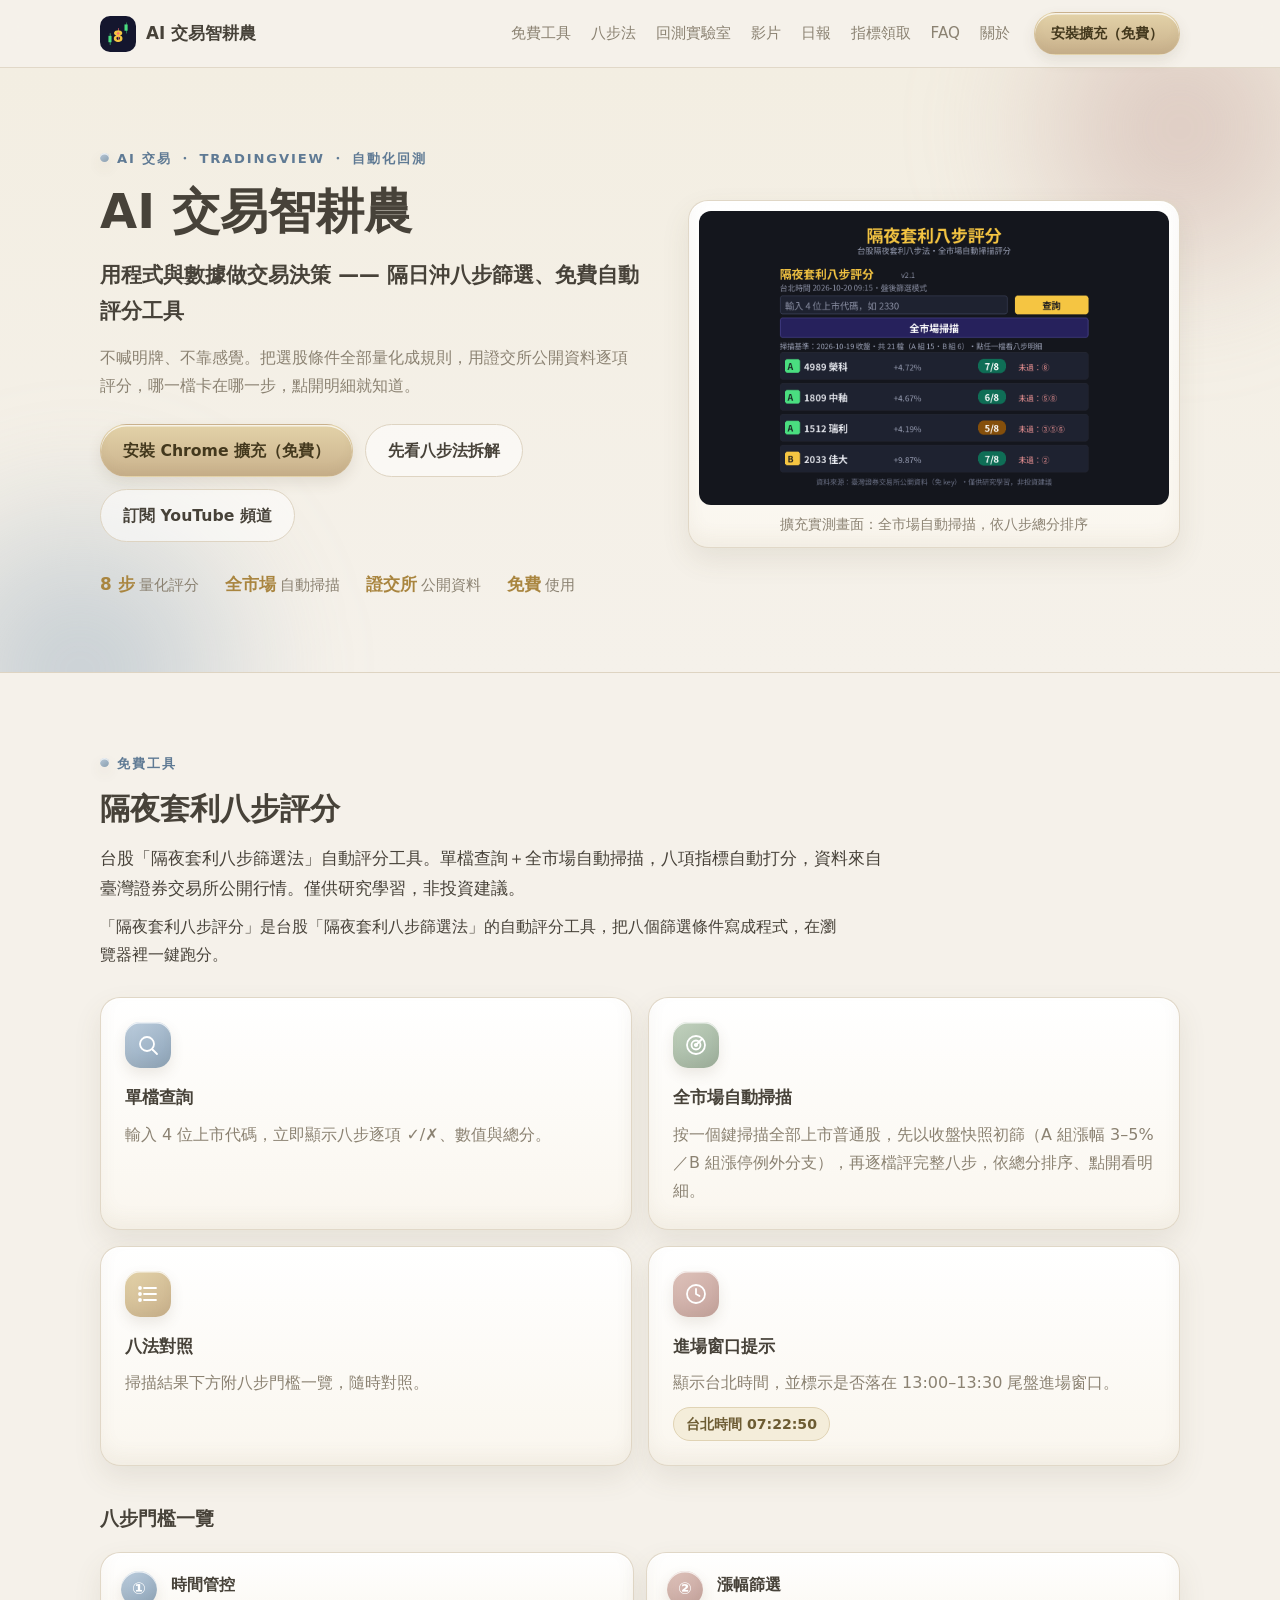
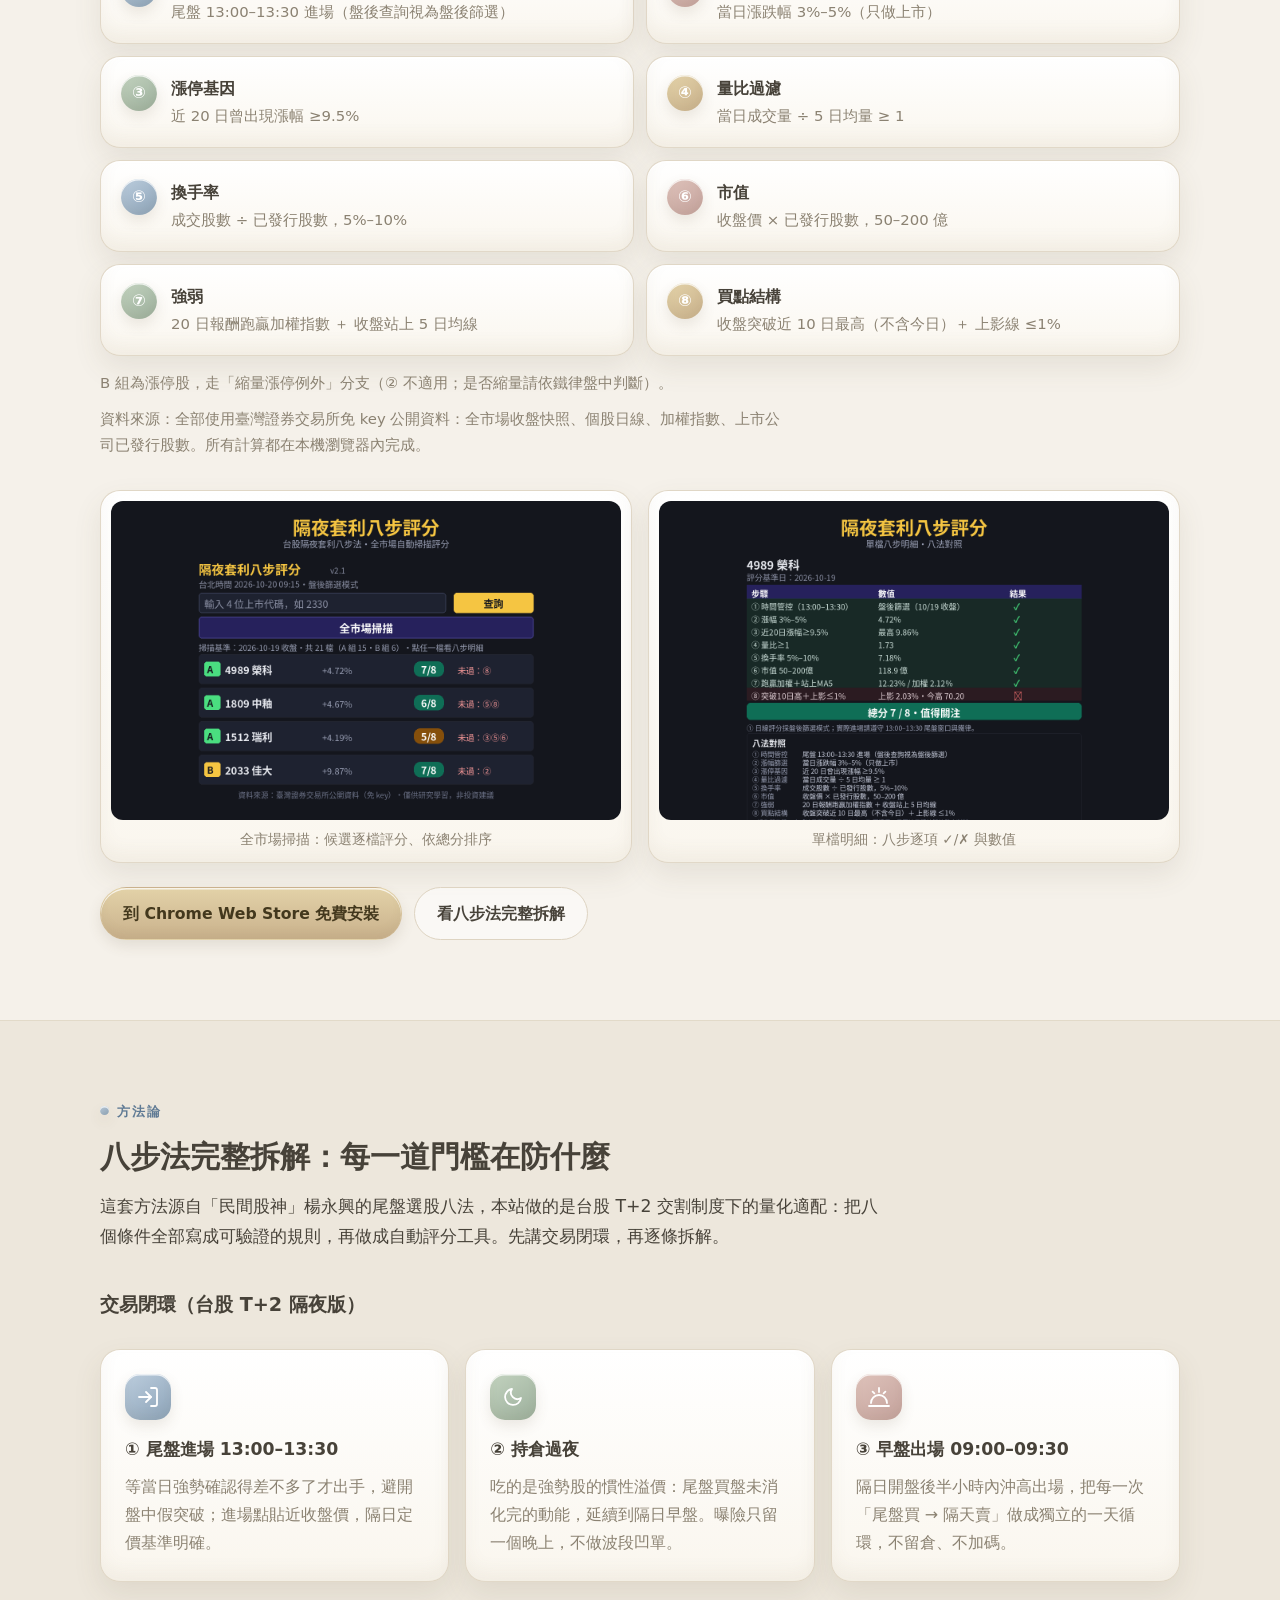
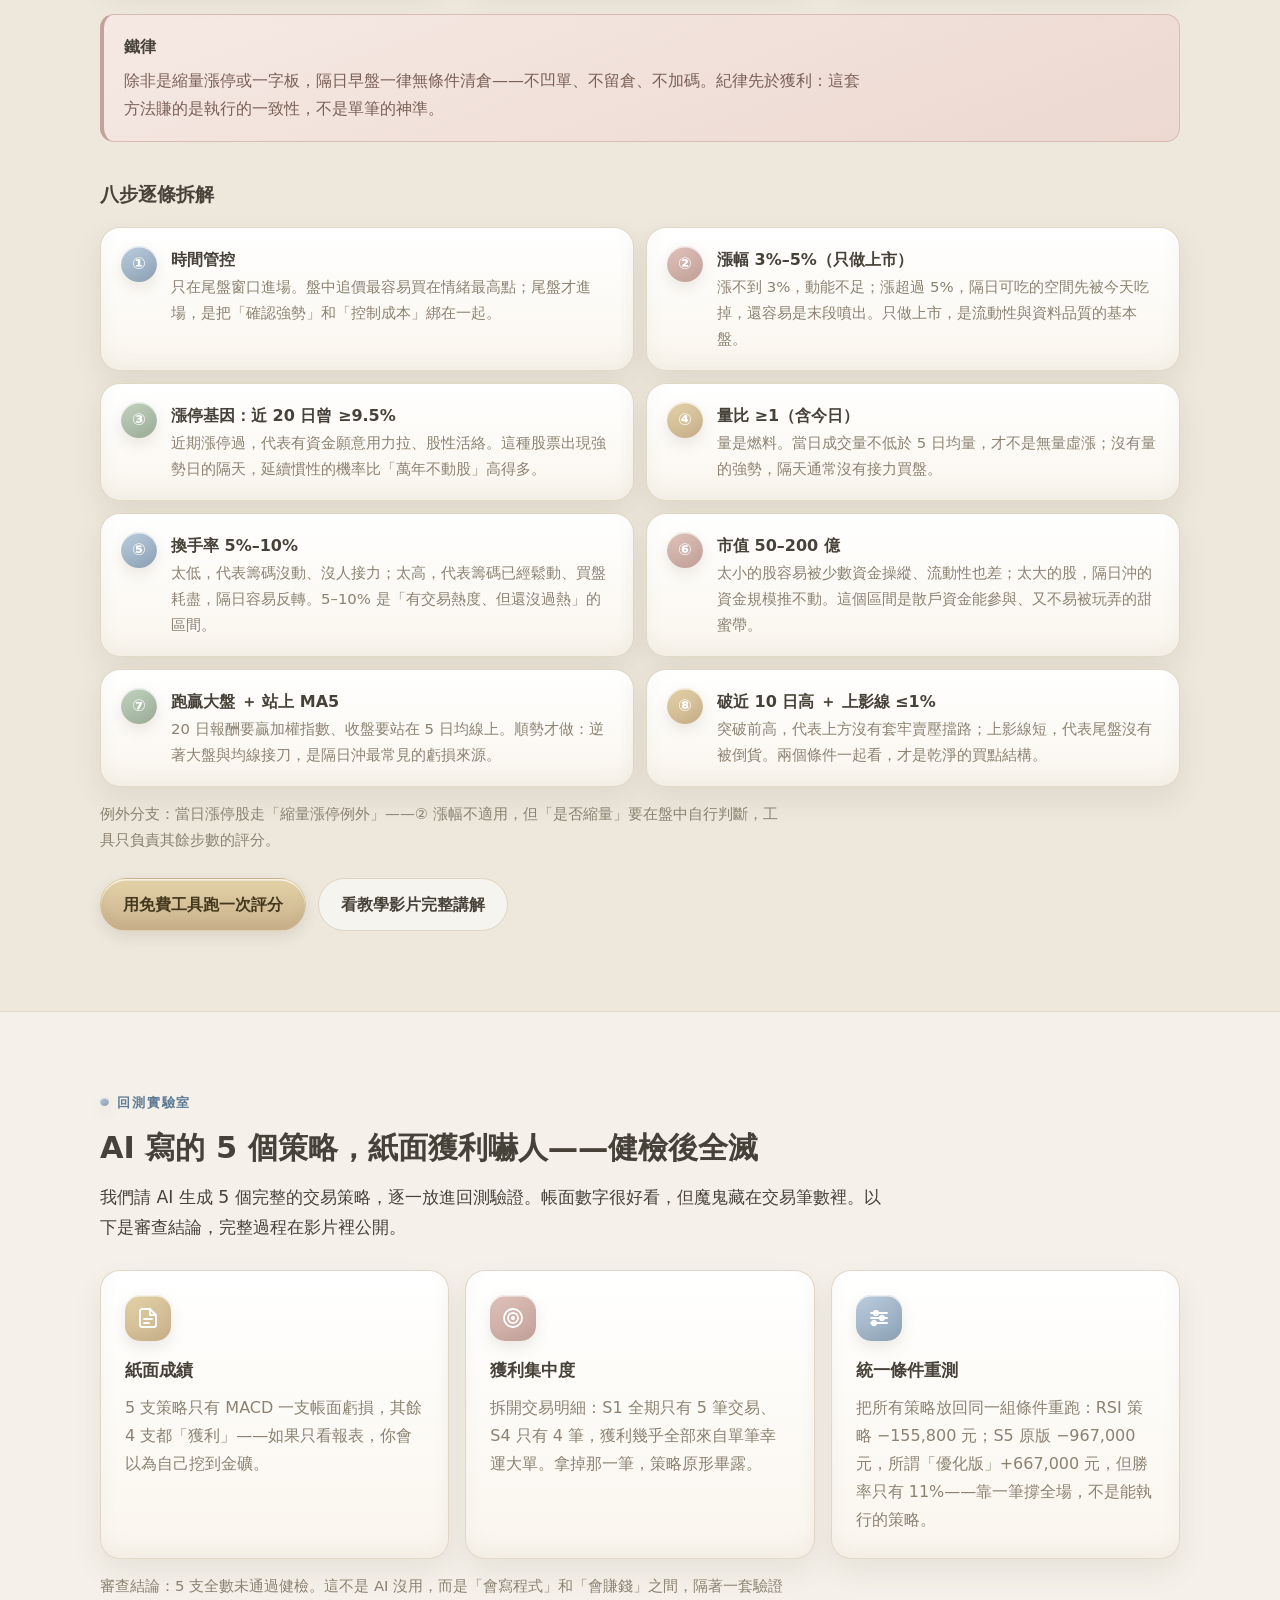
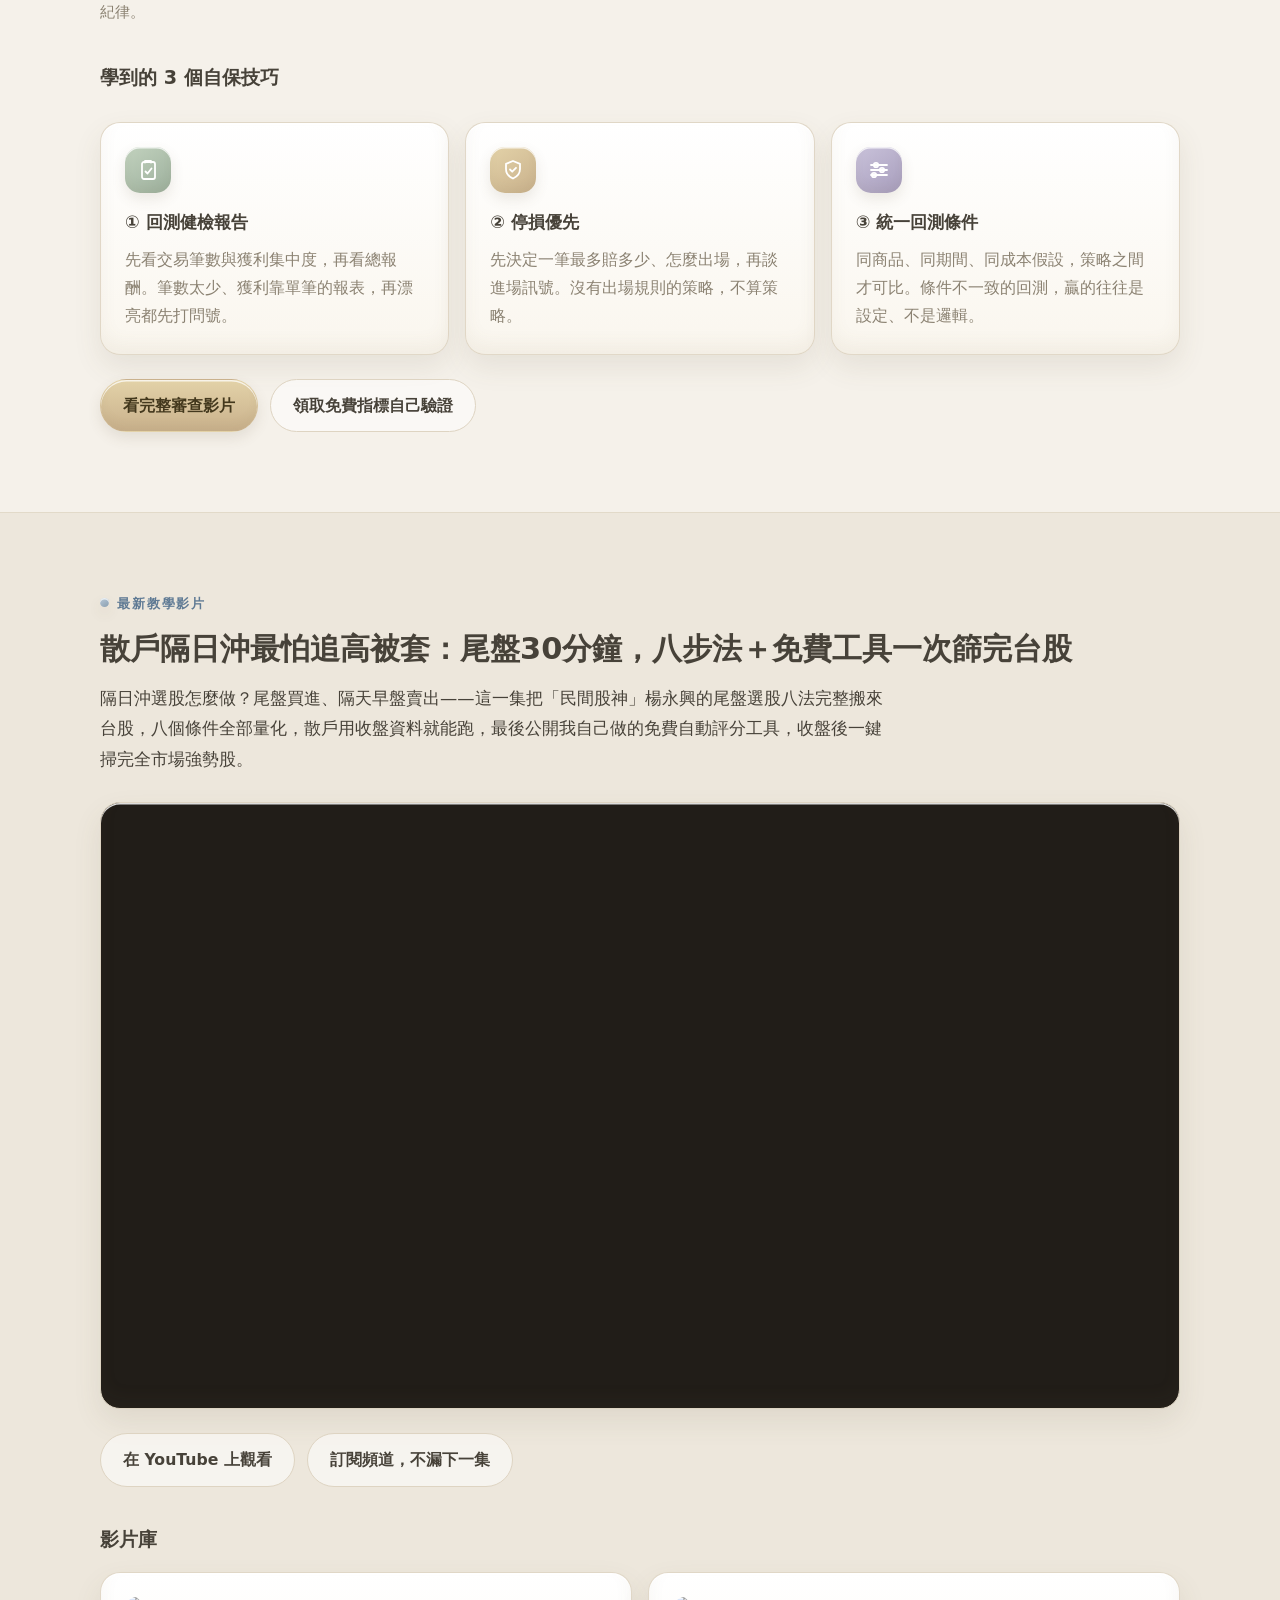
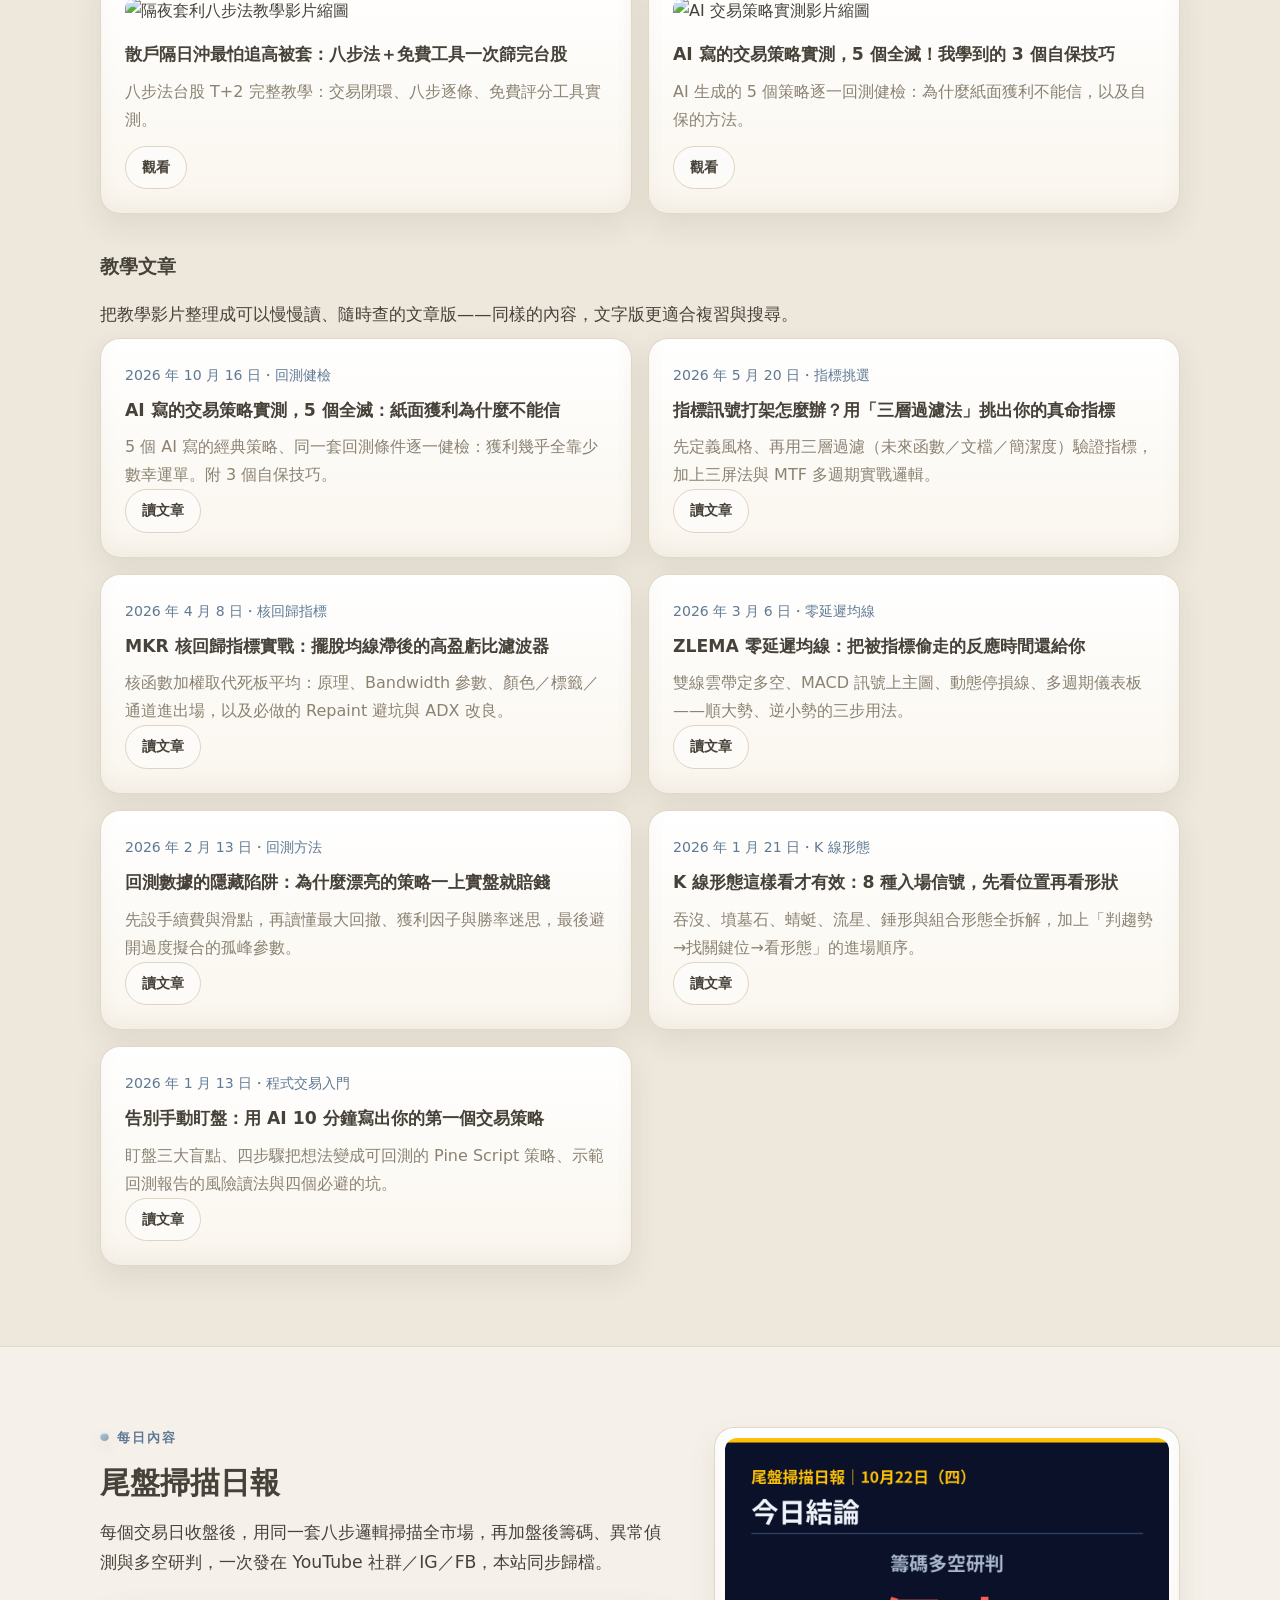
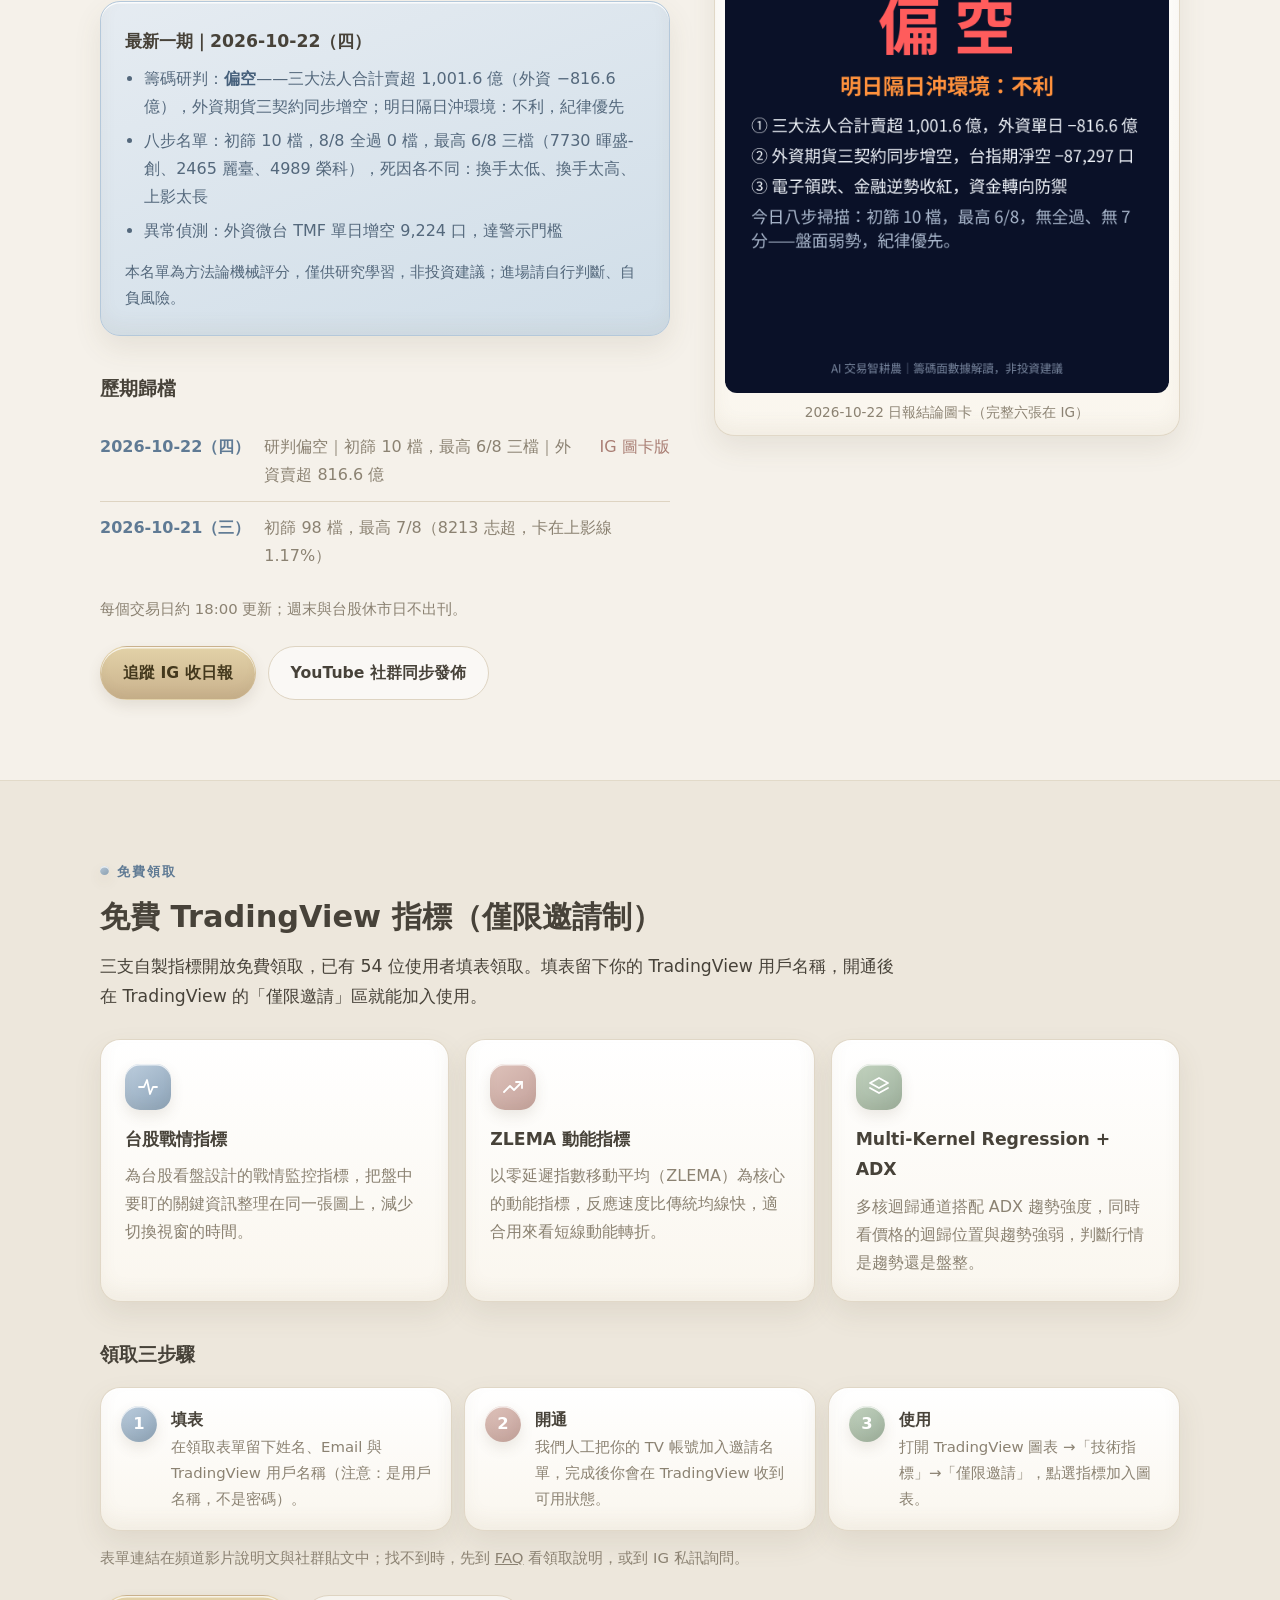
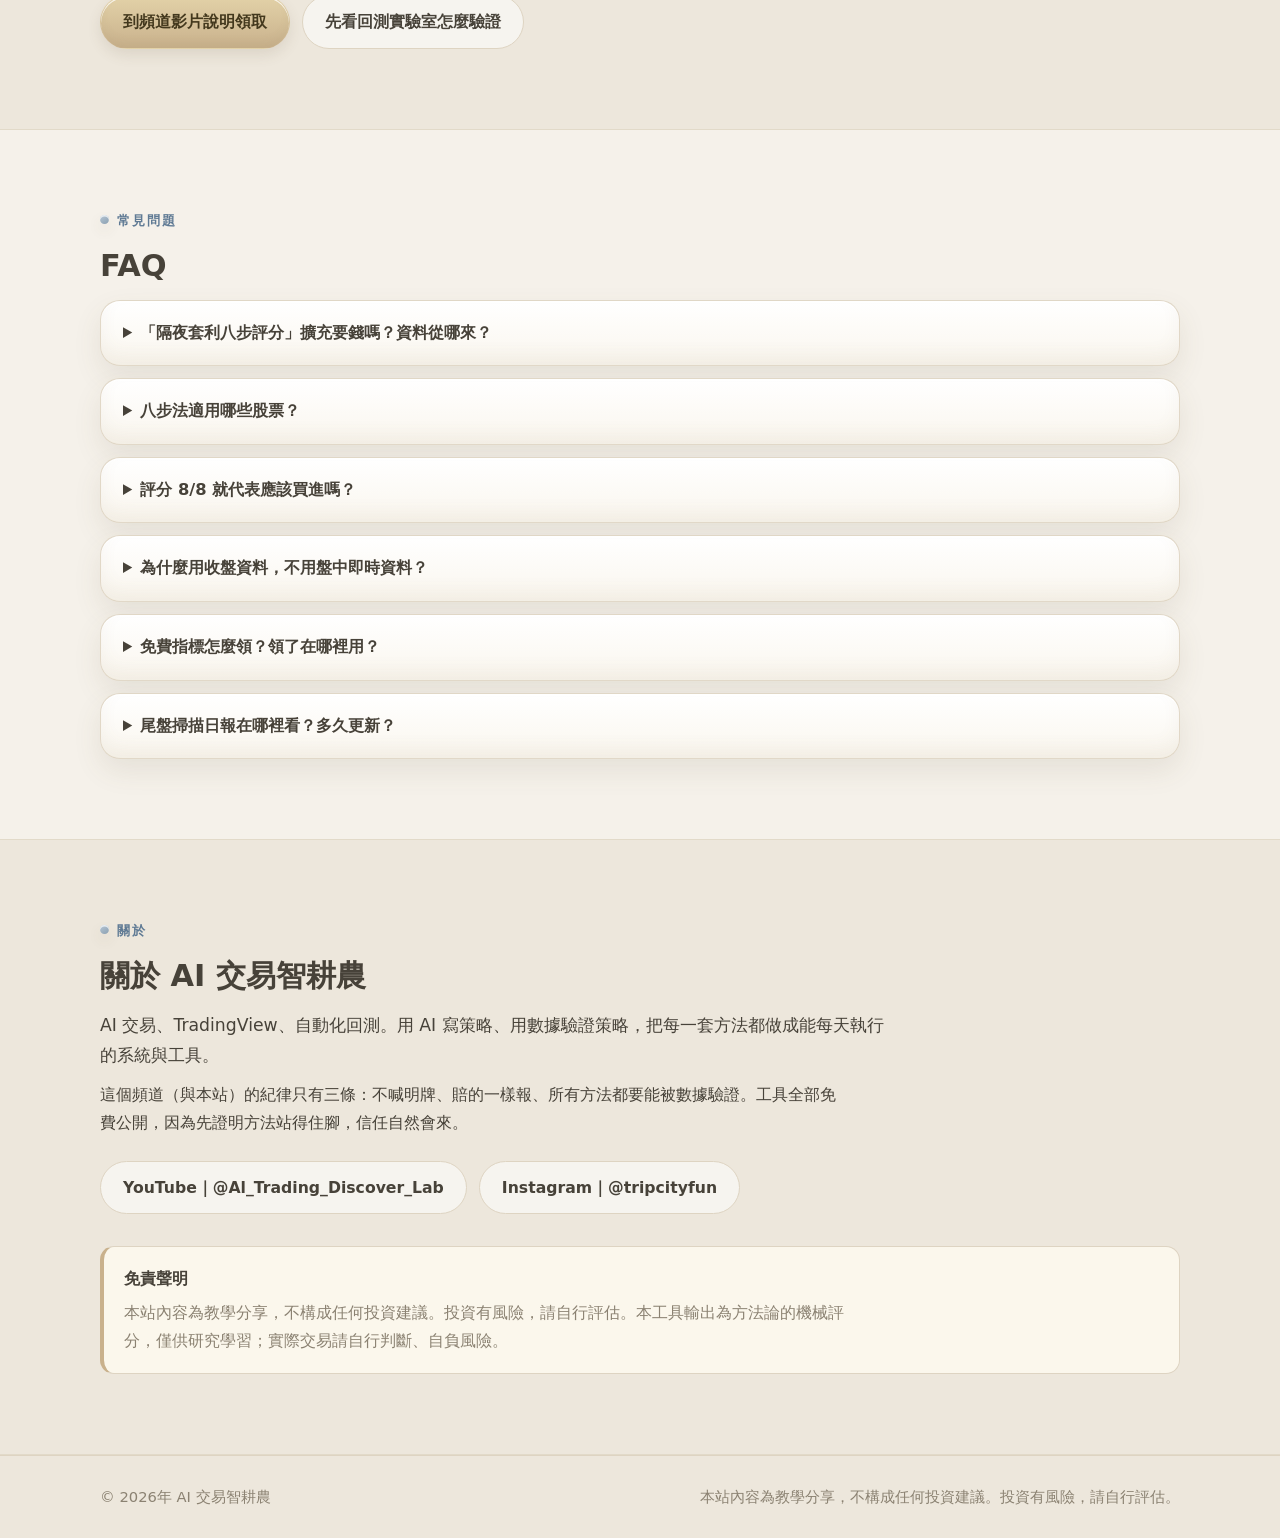
==== index.html @ 07a0183b "AI 交易智耕農官網 v2.0：九段首頁＋7 篇教學文章，莫蘭迪果凍視覺改版" ====
<!DOCTYPE html>
<html lang="zh-Hant-TW">
<head>
<meta charset="UTF-8">
<meta name="viewport" content="width=device-width, initial-scale=1.0">
<title>AI 交易智耕農｜隔日沖八步篩選・免費自動評分工具・回測實驗室</title>
<meta name="description" content="AI 交易智耕農官方網站：用程式與數據做交易決策。八步法完整拆解、AI 策略回測實驗室、免費 Chrome 擴充「隔夜套利八步評分」、每日尾盤掃描日報、免費 TradingView 指標領取。僅供研究學習，非投資建議。">
<meta property="og:title" content="AI 交易智耕農｜隔日沖八步篩選・免費自動評分工具">
<meta property="og:description" content="用程式與數據做交易決策 —— 八步法拆解、回測實驗室、免費評分工具、尾盤掃描日報。">
<meta property="og:type" content="website">
<meta property="og:image" content="assets/video-thumb.jpg">
<link rel="icon" type="image/png" href="assets/icon-128.png">
<link rel="stylesheet" href="styles.css">
</head>
<body>

<header class="site-header">
  <div class="wrap header-inner">
    <a class="brand" href="#top">
      <img src="assets/icon-128.png" alt="AI 交易智耕農圖示" width="36" height="36">
      <span>AI 交易智耕農</span>
    </a>
    <nav class="main-nav" aria-label="主要導覽">
      <a href="#tool">免費工具</a>
      <a href="#method">八步法</a>
      <a href="#lab">回測實驗室</a>
      <a href="#video">影片</a>
      <a href="#daily">日報</a>
      <a href="#indicators">指標領取</a>
      <a href="#faq">FAQ</a>
      <a href="#about">關於</a>
    </nav>
    <a class="btn btn-gold btn-sm" href="https://chromewebstore.google.com/detail/%E9%9A%94%E5%A4%9C%E5%A5%97%E5%88%A9%E5%85%AB%E6%AD%A5%E8%A9%95%E5%88%86/aidgdmgnjdmmlapjdkfflnlnmbnbhlgo" target="_blank" rel="noopener">安裝擴充（免費）</a>
  </div>
</header>

<main id="top">

  <!-- 1. Hero -->
  <section class="hero">
    <div class="wrap hero-grid">
      <div class="hero-text">
        <p class="eyebrow">AI 交易 ・ TradingView ・ 自動化回測</p>
        <h1>AI 交易智耕農</h1>
        <p class="hero-sub">用程式與數據做交易決策 —— 隔日沖八步篩選、免費自動評分工具</p>
        <p class="hero-desc">不喊明牌、不靠感覺。把選股條件全部量化成規則，用證交所公開資料逐項評分，哪一檔卡在哪一步，點開明細就知道。</p>
        <div class="cta-row">
          <a class="btn btn-gold" href="https://chromewebstore.google.com/detail/%E9%9A%94%E5%A4%9C%E5%A5%97%E5%88%A9%E5%85%AB%E6%AD%A5%E8%A9%95%E5%88%86/aidgdmgnjdmmlapjdkfflnlnmbnbhlgo" target="_blank" rel="noopener">安裝 Chrome 擴充（免費）</a>
          <a class="btn btn-outline" href="#method">先看八步法拆解</a>
          <a class="btn btn-outline" href="https://www.youtube.com/@Al_Trading_Discover_Lab?sub_confirmation=1" target="_blank" rel="noopener">訂閱 YouTube 頻道</a>
        </div>
        <ul class="hero-points">
          <li><strong>8 步</strong>量化評分</li>
          <li><strong>全市場</strong>自動掃描</li>
          <li><strong>證交所</strong>公開資料</li>
          <li><strong>免費</strong>使用</li>
        </ul>
      </div>
      <figure class="hero-media">
        <img src="assets/tool-screenshot-1.png" alt="隔夜套利八步評分擴充：全市場掃描結果畫面">
        <figcaption>擴充實測畫面：全市場自動掃描，依八步總分排序</figcaption>
      </figure>
    </div>
  </section>

  <!-- 2. 免費工具 -->
  <section class="section" id="tool">
    <div class="wrap">
      <p class="eyebrow">免費工具</p>
      <h2>隔夜套利八步評分</h2>
      <p class="lead">台股「隔夜套利八步篩選法」自動評分工具。單檔查詢＋全市場自動掃描，八項指標自動打分，資料來自臺灣證券交易所公開行情。僅供研究學習，非投資建議。</p>
      <p>「隔夜套利八步評分」是台股「隔夜套利八步篩選法」的自動評分工具，把八個篩選條件寫成程式，在瀏覽器裡一鍵跑分。</p>

      <div class="feature-grid">
        <article class="card">
          <div class="icon-chip hue-blue"><svg viewBox="0 0 24 24"><circle cx="11" cy="11" r="7"/><line x1="16.5" y1="16.5" x2="21" y2="21"/></svg></div>
          <h3>單檔查詢</h3>
          <p>輸入 4 位上市代碼，立即顯示八步逐項 ✓/✗、數值與總分。</p>
        </article>
        <article class="card">
          <div class="icon-chip hue-sage"><svg viewBox="0 0 24 24"><circle cx="12" cy="12" r="9"/><circle cx="12" cy="12" r="4.5"/><line x1="12" y1="12" x2="18" y2="6"/><circle cx="12" cy="12" r="1.2" fill="#fff"/></svg></div>
          <h3>全市場自動掃描</h3>
          <p>按一個鍵掃描全部上市普通股，先以收盤快照初篩（A 組漲幅 3–5%／B 組漲停例外分支），再逐檔評完整八步，依總分排序、點開看明細。</p>
        </article>
        <article class="card">
          <div class="icon-chip hue-tan"><svg viewBox="0 0 24 24"><line x1="8" y1="6" x2="20" y2="6"/><line x1="8" y1="12" x2="20" y2="12"/><line x1="8" y1="18" x2="20" y2="18"/><circle cx="4" cy="6" r="1" fill="#fff"/><circle cx="4" cy="12" r="1" fill="#fff"/><circle cx="4" cy="18" r="1" fill="#fff"/></svg></div>
          <h3>八法對照</h3>
          <p>掃描結果下方附八步門檻一覽，隨時對照。</p>
        </article>
        <article class="card">
          <div class="icon-chip hue-rose"><svg viewBox="0 0 24 24"><circle cx="12" cy="12" r="9"/><polyline points="12 7 12 12 15.5 14"/></svg></div>
          <h3>進場窗口提示</h3>
          <p>顯示台北時間，並標示是否落在 13:00–13:30 尾盤進場窗口。<span class="window-badge" id="windowBadge">台北時間 <span id="taipeiClock">--:--:--</span></span></p>
        </article>
      </div>

      <h3 class="subhead">八步門檻一覽</h3>
      <ol class="steps">
        <li><span class="step-no">①</span><div><strong>時間管控</strong><p>尾盤 13:00–13:30 進場（盤後查詢視為盤後篩選）</p></div></li>
        <li><span class="step-no">②</span><div><strong>漲幅篩選</strong><p>當日漲跌幅 3%–5%（只做上市）</p></div></li>
        <li><span class="step-no">③</span><div><strong>漲停基因</strong><p>近 20 日曾出現漲幅 ≥9.5%</p></div></li>
        <li><span class="step-no">④</span><div><strong>量比過濾</strong><p>當日成交量 ÷ 5 日均量 ≥ 1</p></div></li>
        <li><span class="step-no">⑤</span><div><strong>換手率</strong><p>成交股數 ÷ 已發行股數，5%–10%</p></div></li>
        <li><span class="step-no">⑥</span><div><strong>市值</strong><p>收盤價 × 已發行股數，50–200 億</p></div></li>
        <li><span class="step-no">⑦</span><div><strong>強弱</strong><p>20 日報酬跑贏加權指數 ＋ 收盤站上 5 日均線</p></div></li>
        <li><span class="step-no">⑧</span><div><strong>買點結構</strong><p>收盤突破近 10 日最高（不含今日）＋ 上影線 ≤1%</p></div></li>
      </ol>
      <p class="note">B 組為漲停股，走「縮量漲停例外」分支（② 不適用；是否縮量請依鐵律盤中判斷）。</p>
      <p class="note">資料來源：全部使用臺灣證券交易所免 key 公開資料：全市場收盤快照、個股日線、加權指數、上市公司已發行股數。所有計算都在本機瀏覽器內完成。</p>

      <div class="shot-grid">
        <figure>
          <img src="assets/tool-screenshot-1.png" alt="擴充畫面一：全市場掃描結果" loading="lazy">
          <figcaption>全市場掃描：候選逐檔評分、依總分排序</figcaption>
        </figure>
        <figure>
          <img src="assets/tool-screenshot-2.png" alt="擴充畫面二：單檔八步明細" loading="lazy">
          <figcaption>單檔明細：八步逐項 ✓/✗ 與數值</figcaption>
        </figure>
      </div>

      <div class="cta-row">
        <a class="btn btn-gold" href="https://chromewebstore.google.com/detail/%E9%9A%94%E5%A4%9C%E5%A5%97%E5%88%A9%E5%85%AB%E6%AD%A5%E8%A9%95%E5%88%86/aidgdmgnjdmmlapjdkfflnlnmbnbhlgo" target="_blank" rel="noopener">到 Chrome Web Store 免費安裝</a>
        <a class="btn btn-outline" href="#method">看八步法完整拆解</a>
      </div>
    </div>
  </section>

  <!-- 3. 八步法完整拆解 -->
  <section class="section section-alt" id="method">
    <div class="wrap">
      <p class="eyebrow">方法論</p>
      <h2>八步法完整拆解：每一道門檻在防什麼</h2>
      <p class="lead">這套方法源自「民間股神」楊永興的尾盤選股八法，本站做的是台股 T+2 交割制度下的量化適配：把八個條件全部寫成可驗證的規則，再做成自動評分工具。先講交易閉環，再逐條拆解。</p>

      <h3 class="subhead">交易閉環（台股 T+2 隔夜版）</h3>
      <div class="feature-grid feature-grid-3">
        <article class="card">
          <div class="icon-chip hue-blue"><svg viewBox="0 0 24 24"><path d="M15 3h4a2 2 0 0 1 2 2v14a2 2 0 0 1-2 2h-4"/><polyline points="10 17 15 12 10 7"/><line x1="15" y1="12" x2="3" y2="12"/></svg></div>
          <h3>① 尾盤進場 13:00–13:30</h3>
          <p>等當日強勢確認得差不多了才出手，避開盤中假突破；進場點貼近收盤價，隔日定價基準明確。</p>
        </article>
        <article class="card">
          <div class="icon-chip hue-sage"><svg viewBox="0 0 24 24"><path d="M20 13A8 8 0 1 1 11 4a6.5 6.5 0 0 0 9 9z"/></svg></div>
          <h3>② 持倉過夜</h3>
          <p>吃的是強勢股的慣性溢價：尾盤買盤未消化完的動能，延續到隔日早盤。曝險只留一個晚上，不做波段凹單。</p>
        </article>
        <article class="card">
          <div class="icon-chip hue-rose"><svg viewBox="0 0 24 24"><path d="M12 3v4"/><path d="M5.6 6.6l1.8 1.8"/><path d="M18.4 6.6l-1.8 1.8"/><path d="M4 18a8 8 0 0 1 16 0"/><line x1="2" y1="21" x2="22" y2="21"/></svg></div>
          <h3>③ 早盤出場 09:00–09:30</h3>
          <p>隔日開盤後半小時內沖高出場，把每一次「尾盤買 → 隔天賣」做成獨立的一天循環，不留倉、不加碼。</p>
        </article>
      </div>
      <div class="disclaimer tint-rose">
        <strong>鐵律</strong>
        <p>除非是縮量漲停或一字板，隔日早盤一律無條件清倉——不凹單、不留倉、不加碼。紀律先於獲利：這套方法賺的是執行的一致性，不是單筆的神準。</p>
      </div>

      <h3 class="subhead">八步逐條拆解</h3>
      <ol class="steps">
        <li><span class="step-no">①</span><div><strong>時間管控</strong><p>只在尾盤窗口進場。盤中追價最容易買在情緒最高點；尾盤才進場，是把「確認強勢」和「控制成本」綁在一起。</p></div></li>
        <li><span class="step-no">②</span><div><strong>漲幅 3%–5%（只做上市）</strong><p>漲不到 3%，動能不足；漲超過 5%，隔日可吃的空間先被今天吃掉，還容易是末段噴出。只做上市，是流動性與資料品質的基本盤。</p></div></li>
        <li><span class="step-no">③</span><div><strong>漲停基因：近 20 日曾 ≥9.5%</strong><p>近期漲停過，代表有資金願意用力拉、股性活絡。這種股票出現強勢日的隔天，延續慣性的機率比「萬年不動股」高得多。</p></div></li>
        <li><span class="step-no">④</span><div><strong>量比 ≥1（含今日）</strong><p>量是燃料。當日成交量不低於 5 日均量，才不是無量虛漲；沒有量的強勢，隔天通常沒有接力買盤。</p></div></li>
        <li><span class="step-no">⑤</span><div><strong>換手率 5%–10%</strong><p>太低，代表籌碼沒動、沒人接力；太高，代表籌碼已經鬆動、買盤耗盡，隔日容易反轉。5–10% 是「有交易熱度、但還沒過熱」的區間。</p></div></li>
        <li><span class="step-no">⑥</span><div><strong>市值 50–200 億</strong><p>太小的股容易被少數資金操縱、流動性也差；太大的股，隔日沖的資金規模推不動。這個區間是散戶資金能參與、又不易被玩弄的甜蜜帶。</p></div></li>
        <li><span class="step-no">⑦</span><div><strong>跑贏大盤 ＋ 站上 MA5</strong><p>20 日報酬要贏加權指數、收盤要站在 5 日均線上。順勢才做：逆著大盤與均線接刀，是隔日沖最常見的虧損來源。</p></div></li>
        <li><span class="step-no">⑧</span><div><strong>破近 10 日高 ＋ 上影線 ≤1%</strong><p>突破前高，代表上方沒有套牢賣壓擋路；上影線短，代表尾盤沒有被倒貨。兩個條件一起看，才是乾淨的買點結構。</p></div></li>
      </ol>
      <p class="note">例外分支：當日漲停股走「縮量漲停例外」——② 漲幅不適用，但「是否縮量」要在盤中自行判斷，工具只負責其餘步數的評分。</p>

      <div class="cta-row">
        <a class="btn btn-gold" href="#tool">用免費工具跑一次評分</a>
        <a class="btn btn-outline" href="#video">看教學影片完整講解</a>
      </div>
    </div>
  </section>

  <!-- 4. 回測實驗室 -->
  <section class="section" id="lab">
    <div class="wrap">
      <p class="eyebrow">回測實驗室</p>
      <h2>AI 寫的 5 個策略，紙面獲利嚇人——健檢後全滅</h2>
      <p class="lead">我們請 AI 生成 5 個完整的交易策略，逐一放進回測驗證。帳面數字很好看，但魔鬼藏在交易筆數裡。以下是審查結論，完整過程在影片裡公開。</p>

      <div class="feature-grid feature-grid-3">
        <article class="card">
          <div class="icon-chip hue-tan"><svg viewBox="0 0 24 24"><path d="M14 3H6a2 2 0 0 0-2 2v14a2 2 0 0 0 2 2h12a2 2 0 0 0 2-2V9z"/><polyline points="14 3 14 9 20 9"/><line x1="8" y1="13" x2="16" y2="13"/><line x1="8" y1="17" x2="13" y2="17"/></svg></div>
          <h3>紙面成績</h3>
          <p>5 支策略只有 MACD 一支帳面虧損，其餘 4 支都「獲利」——如果只看報表，你會以為自己挖到金礦。</p>
        </article>
        <article class="card">
          <div class="icon-chip hue-rose"><svg viewBox="0 0 24 24"><circle cx="12" cy="12" r="9"/><circle cx="12" cy="12" r="5"/><circle cx="12" cy="12" r="1.2" fill="#fff"/></svg></div>
          <h3>獲利集中度</h3>
          <p>拆開交易明細：S1 全期只有 5 筆交易、S4 只有 4 筆，獲利幾乎全部來自單筆幸運大單。拿掉那一筆，策略原形畢露。</p>
        </article>
        <article class="card">
          <div class="icon-chip hue-blue"><svg viewBox="0 0 24 24"><line x1="4" y1="7" x2="20" y2="7"/><circle cx="9" cy="7" r="2.2"/><line x1="4" y1="12" x2="20" y2="12"/><circle cx="15" cy="12" r="2.2"/><line x1="4" y1="17" x2="20" y2="17"/><circle cx="7" cy="17" r="2.2"/></svg></div>
          <h3>統一條件重測</h3>
          <p>把所有策略放回同一組條件重跑：RSI 策略 −155,800 元；S5 原版 −967,000 元，所謂「優化版」+667,000 元，但勝率只有 11%——靠一筆撐全場，不是能執行的策略。</p>
        </article>
      </div>
      <p class="note">審查結論：5 支全數未通過健檢。這不是 AI 沒用，而是「會寫程式」和「會賺錢」之間，隔著一套驗證紀律。</p>

      <h3 class="subhead">學到的 3 個自保技巧</h3>
      <div class="feature-grid feature-grid-3">
        <article class="card">
          <div class="icon-chip hue-sage"><svg viewBox="0 0 24 24"><rect x="6" y="4" width="13" height="17" rx="2"/><path d="M9 4.5V3h6v1.5"/><polyline points="9.5 13.5 11.5 15.5 15.5 10.5"/></svg></div>
          <h3>① 回測健檢報告</h3>
          <p>先看交易筆數與獲利集中度，再看總報酬。筆數太少、獲利靠單筆的報表，再漂亮都先打問號。</p>
        </article>
        <article class="card">
          <div class="icon-chip hue-tan"><svg viewBox="0 0 24 24"><path d="M12 3l7 2.8V11c0 4.8-3.4 7.9-7 9.5C8.4 18.9 5 15.8 5 11V5.8z"/><polyline points="9 11.5 11.2 13.7 15 9.8"/></svg></div>
          <h3>② 停損優先</h3>
          <p>先決定一筆最多賠多少、怎麼出場，再談進場訊號。沒有出場規則的策略，不算策略。</p>
        </article>
        <article class="card">
          <div class="icon-chip hue-purple"><svg viewBox="0 0 24 24"><line x1="4" y1="7" x2="20" y2="7"/><circle cx="9" cy="7" r="2.2"/><line x1="4" y1="12" x2="20" y2="12"/><circle cx="15" cy="12" r="2.2"/><line x1="4" y1="17" x2="20" y2="17"/><circle cx="7" cy="17" r="2.2"/></svg></div>
          <h3>③ 統一回測條件</h3>
          <p>同商品、同期間、同成本假設，策略之間才可比。條件不一致的回測，贏的往往是設定、不是邏輯。</p>
        </article>
      </div>

      <div class="cta-row">
        <a class="btn btn-gold" href="https://www.youtube.com/watch?v=ZgA1xS8mGtY" target="_blank" rel="noopener">看完整審查影片</a>
        <a class="btn btn-outline" href="#indicators">領取免費指標自己驗證</a>
      </div>
    </div>
  </section>

  <!-- 5. 教學影片 -->
  <section class="section section-alt" id="video">
    <div class="wrap">
      <p class="eyebrow">最新教學影片</p>
      <h2>散戶隔日沖最怕追高被套：尾盤30分鐘，八步法＋免費工具一次篩完台股</h2>
      <p class="lead">隔日沖選股怎麼做？尾盤買進、隔天早盤賣出——這一集把「民間股神」楊永興的尾盤選股八法完整搬來台股，八個條件全部量化，散戶用收盤資料就能跑，最後公開我自己做的免費自動評分工具，收盤後一鍵掃完全市場強勢股。</p>
      <div class="video-frame">
        <iframe src="https://www.youtube.com/embed/CvhL8gq4hvk" title="散戶隔日沖最怕追高被套：尾盤30分鐘，八步法＋免費工具一次篩完台股" loading="lazy" allow="accelerometer; autoplay; clipboard-write; encrypted-media; gyroscope; picture-in-picture; web-share" allowfullscreen referrerpolicy="strict-origin-when-cross-origin"></iframe>
      </div>
      <div class="cta-row">
        <a class="btn btn-outline" href="https://youtu.be/CvhL8gq4hvk" target="_blank" rel="noopener">在 YouTube 上觀看</a>
        <a class="btn btn-outline" href="https://www.youtube.com/@Al_Trading_Discover_Lab?sub_confirmation=1" target="_blank" rel="noopener">訂閱頻道，不漏下一集</a>
      </div>

      <h3 class="subhead">影片庫</h3>
      <div class="video-grid">
        <article class="card video-card">
          <img src="https://i.ytimg.com/vi/CvhL8gq4hvk/hqdefault.jpg" alt="隔夜套利八步法教學影片縮圖" loading="lazy">
          <h3>散戶隔日沖最怕追高被套：八步法＋免費工具一次篩完台股</h3>
          <p>八步法台股 T+2 完整教學：交易閉環、八步逐條、免費評分工具實測。</p>
          <a class="btn btn-outline btn-sm" href="https://youtu.be/CvhL8gq4hvk" target="_blank" rel="noopener">觀看</a>
        </article>
        <article class="card video-card">
          <img src="https://i.ytimg.com/vi/ZgA1xS8mGtY/hqdefault.jpg" alt="AI 交易策略實測影片縮圖" loading="lazy">
          <h3>AI 寫的交易策略實測，5 個全滅！我學到的 3 個自保技巧</h3>
          <p>AI 生成的 5 個策略逐一回測健檢：為什麼紙面獲利不能信，以及自保的方法。</p>
          <a class="btn btn-outline btn-sm" href="https://www.youtube.com/watch?v=ZgA1xS8mGtY" target="_blank" rel="noopener">觀看</a>
        </article>
      </div>

      <h3 class="subhead">教學文章</h3>
      <p class="lead">把教學影片整理成可以慢慢讀、隨時查的文章版——同樣的內容，文字版更適合複習與搜尋。</p>
      <div class="article-grid">
        <article class="card article-card">
          <p class="meta">2026 年 10 月 16 日・回測健檢</p>
          <h3>AI 寫的交易策略實測，5 個全滅：紙面獲利為什麼不能信</h3>
          <p>5 個 AI 寫的經典策略、同一套回測條件逐一健檢：獲利幾乎全靠少數幸運單。附 3 個自保技巧。</p>
          <a class="btn btn-outline btn-sm" href="articles/ai-strategies-backtest.html">讀文章</a>
        </article>
        <article class="card article-card">
          <p class="meta">2026 年 5 月 20 日・指標挑選</p>
          <h3>指標訊號打架怎麼辦？用「三層過濾法」挑出你的真命指標</h3>
          <p>先定義風格、再用三層過濾（未來函數／文檔／簡潔度）驗證指標，加上三屏法與 MTF 多週期實戰邏輯。</p>
          <a class="btn btn-outline btn-sm" href="articles/indicator-selection.html">讀文章</a>
        </article>
        <article class="card article-card">
          <p class="meta">2026 年 4 月 8 日・核回歸指標</p>
          <h3>MKR 核回歸指標實戰：擺脫均線滯後的高盈虧比濾波器</h3>
          <p>核函數加權取代死板平均：原理、Bandwidth 參數、顏色／標籤／通道進出場，以及必做的 Repaint 避坑與 ADX 改良。</p>
          <a class="btn btn-outline btn-sm" href="articles/mkr-kernel-regression.html">讀文章</a>
        </article>
        <article class="card article-card">
          <p class="meta">2026 年 3 月 6 日・零延遲均線</p>
          <h3>ZLEMA 零延遲均線：把被指標偷走的反應時間還給你</h3>
          <p>雙線雲帶定多空、MACD 訊號上主圖、動態停損線、多週期儀表板——順大勢、逆小勢的三步用法。</p>
          <a class="btn btn-outline btn-sm" href="articles/zlema-zero-lag.html">讀文章</a>
        </article>
        <article class="card article-card">
          <p class="meta">2026 年 2 月 13 日・回測方法</p>
          <h3>回測數據的隱藏陷阱：為什麼漂亮的策略一上實盤就賠錢</h3>
          <p>先設手續費與滑點，再讀懂最大回撤、獲利因子與勝率迷思，最後避開過度擬合的孤峰參數。</p>
          <a class="btn btn-outline btn-sm" href="articles/backtest-traps.html">讀文章</a>
        </article>
        <article class="card article-card">
          <p class="meta">2026 年 1 月 21 日・K 線形態</p>
          <h3>K 線形態這樣看才有效：8 種入場信號，先看位置再看形狀</h3>
          <p>吞沒、墳墓石、蜻蜓、流星、錘形與組合形態全拆解，加上「判趨勢→找關鍵位→看形態」的進場順序。</p>
          <a class="btn btn-outline btn-sm" href="articles/candlestick-signals.html">讀文章</a>
        </article>
        <article class="card article-card">
          <p class="meta">2026 年 1 月 13 日・程式交易入門</p>
          <h3>告別手動盯盤：用 AI 10 分鐘寫出你的第一個交易策略</h3>
          <p>盯盤三大盲點、四步驟把想法變成可回測的 Pine Script 策略、示範回測報告的風險讀法與四個必避的坑。</p>
          <a class="btn btn-outline btn-sm" href="articles/ai-strategy-10min.html">讀文章</a>
        </article>
      </div>
    </div>
  </section>

  <!-- 6. 尾盤掃描日報 -->
  <section class="section" id="daily">
    <div class="wrap daily-grid">
      <div>
        <p class="eyebrow">每日內容</p>
        <h2>尾盤掃描日報</h2>
        <p class="lead">每個交易日收盤後，用同一套八步邏輯掃描全市場，再加盤後籌碼、異常偵測與多空研判，一次發在 YouTube 社群／IG／FB，本站同步歸檔。</p>
        <article class="card daily-latest tint-blue">
          <h3>最新一期｜2026-10-22（四）</h3>
          <ul>
            <li>籌碼研判：<strong>偏空</strong>——三大法人合計賣超 1,001.6 億（外資 −816.6 億），外資期貨三契約同步增空；明日隔日沖環境：不利，紀律優先</li>
            <li>八步名單：初篩 10 檔，8/8 全過 0 檔，最高 6/8 三檔（7730 暉盛-創、2465 麗臺、4989 榮科），死因各不同：換手太低、換手太高、上影太長</li>
            <li>異常偵測：外資微台 TMF 單日增空 9,224 口，達警示門檻</li>
          </ul>
          <p class="note">本名單為方法論機械評分，僅供研究學習，非投資建議；進場請自行判斷、自負風險。</p>
        </article>

        <h3 class="subhead">歷期歸檔</h3>
        <ul class="archive-list">
          <li><span class="archive-date">2026-10-22（四）</span><span class="archive-sum">研判偏空｜初篩 10 檔，最高 6/8 三檔｜外資賣超 816.6 億</span><a href="https://www.instagram.com/p/DezKTs6jtEB/" target="_blank" rel="noopener">IG 圖卡版</a></li>
          <li><span class="archive-date">2026-10-21（三）</span><span class="archive-sum">初篩 98 檔，最高 7/8（8213 志超，卡在上影線 1.17%）</span></li>
        </ul>
        <p class="note">每個交易日約 18:00 更新；週末與台股休市日不出刊。</p>

        <div class="cta-row">
          <a class="btn btn-gold" href="https://www.instagram.com/tripcityfun/" target="_blank" rel="noopener">追蹤 IG 收日報</a>
          <a class="btn btn-outline" href="https://www.youtube.com/@Al_Trading_Discover_Lab" target="_blank" rel="noopener">YouTube 社群同步發佈</a>
        </div>
      </div>
      <figure class="daily-media">
        <img src="assets/daily-card-2026-10-22.png" alt="尾盤掃描日報結論圖卡 2026-10-22" loading="lazy">
        <figcaption>2026-10-22 日報結論圖卡（完整六張在 IG）</figcaption>
      </figure>
    </div>
  </section>

  <!-- 7. 免費指標領取 -->
  <section class="section section-alt" id="indicators">
    <div class="wrap">
      <p class="eyebrow">免費領取</p>
      <h2>免費 TradingView 指標（僅限邀請制）</h2>
      <p class="lead">三支自製指標開放免費領取，已有 54 位使用者填表領取。填表留下你的 TradingView 用戶名稱，開通後在 TradingView 的「僅限邀請」區就能加入使用。</p>

      <div class="feature-grid feature-grid-3">
        <article class="card">
          <div class="icon-chip hue-blue"><svg viewBox="0 0 24 24"><polyline points="3 12 8 12 11 5 14 19 17 12 21 12"/></svg></div>
          <h3>台股戰情指標</h3>
          <p>為台股看盤設計的戰情監控指標，把盤中要盯的關鍵資訊整理在同一張圖上，減少切換視窗的時間。</p>
        </article>
        <article class="card">
          <div class="icon-chip hue-rose"><svg viewBox="0 0 24 24"><polyline points="3 17 9 11 13 15 21 7"/><polyline points="15 7 21 7 21 13"/></svg></div>
          <h3>ZLEMA 動能指標</h3>
          <p>以零延遲指數移動平均（ZLEMA）為核心的動能指標，反應速度比傳統均線快，適合用來看短線動能轉折。</p>
        </article>
        <article class="card">
          <div class="icon-chip hue-sage"><svg viewBox="0 0 24 24"><path d="M12 3l9 5-9 5-9-5z"/><path d="M3 13l9 5 9-5"/></svg></div>
          <h3>Multi-Kernel Regression + ADX</h3>
          <p>多核迴歸通道搭配 ADX 趨勢強度，同時看價格的迴歸位置與趨勢強弱，判斷行情是趨勢還是盤整。</p>
        </article>
      </div>

      <h3 class="subhead">領取三步驟</h3>
      <ol class="steps steps-3">
        <li><span class="step-no">1</span><div><strong>填表</strong><p>在領取表單留下姓名、Email 與 TradingView 用戶名稱（注意：是用戶名稱，不是密碼）。</p></div></li>
        <li><span class="step-no">2</span><div><strong>開通</strong><p>我們人工把你的 TV 帳號加入邀請名單，完成後你會在 TradingView 收到可用狀態。</p></div></li>
        <li><span class="step-no">3</span><div><strong>使用</strong><p>打開 TradingView 圖表 →「技術指標」→「僅限邀請」，點選指標加入圖表。</p></div></li>
      </ol>
      <p class="note">表單連結在頻道影片說明文與社群貼文中；找不到時，先到 <a href="#faq">FAQ</a> 看領取說明，或到 IG 私訊詢問。</p>

      <div class="cta-row">
        <a class="btn btn-gold" href="https://www.youtube.com/@Al_Trading_Discover_Lab" target="_blank" rel="noopener">到頻道影片說明領取</a>
        <a class="btn btn-outline" href="#lab">先看回測實驗室怎麼驗證</a>
      </div>
    </div>
  </section>

  <!-- 8. FAQ -->
  <section class="section" id="faq">
    <div class="wrap">
      <p class="eyebrow">常見問題</p>
      <h2>FAQ</h2>

      <details class="faq-item">
        <summary>「隔夜套利八步評分」擴充要錢嗎？資料從哪來？</summary>
        <p>完全免費，在 Chrome Web Store 安裝即可。資料全部來自臺灣證券交易所的公開行情，所有計算都在你自己的瀏覽器裡完成，不經過任何伺服器。</p>
      </details>
      <details class="faq-item">
        <summary>八步法適用哪些股票？</summary>
        <p>只做上市普通股。當日漲停股走「縮量漲停例外」分支：漲幅步不適用，其餘步數照常評分；是否縮量請盤中自行判斷。詳細理由見<a href="#method">八步法完整拆解</a>。</p>
      </details>
      <details class="faq-item">
        <summary>評分 8/8 就代表應該買進嗎？</summary>
        <p>不是。評分是方法論的機械篩選結果，幫你把「值得研究」的股票先挑出來，不是買進建議。進場與否請自行判斷、自負風險；本站所有內容均非投資建議。</p>
      </details>
      <details class="faq-item">
        <summary>為什麼用收盤資料，不用盤中即時資料？</summary>
        <p>這套方法的設計就是尾盤決策：13:00–13:30 用當日已確認的強勢進場，隔日早盤出場。用收盤後資料評分，散戶下班後就能完成篩選，不必盯盤追價。</p>
      </details>
      <details class="faq-item">
        <summary>免費指標怎麼領？領了在哪裡用？</summary>
        <p>在領取表單留下 TradingView 用戶名稱，開通後打開 TradingView 圖表，從「技術指標 → 僅限邀請」加入。步驟詳見<a href="#indicators">免費指標領取</a>段。</p>
      </details>
      <details class="faq-item">
        <summary>尾盤掃描日報在哪裡看？多久更新？</summary>
        <p>每個交易日約 18:00 發佈在 IG、FB 與 YouTube 社群，本站<a href="#daily">日報段</a>同步歸檔最新一期與歷期摘要；週末與台股休市日不出刊。</p>
      </details>
    </div>
  </section>

  <!-- 9. 關於／追蹤 -->
  <section class="section section-alt" id="about">
    <div class="wrap">
      <p class="eyebrow">關於</p>
      <h2>關於 AI 交易智耕農</h2>
      <p class="lead">AI 交易、TradingView、自動化回測。用 AI 寫策略、用數據驗證策略，把每一套方法都做成能每天執行的系統與工具。</p>
      <p>這個頻道（與本站）的紀律只有三條：不喊明牌、賠的一樣報、所有方法都要能被數據驗證。工具全部免費公開，因為先證明方法站得住腳，信任自然會來。</p>
      <div class="cta-row">
        <a class="btn btn-outline" href="https://www.youtube.com/@Al_Trading_Discover_Lab" target="_blank" rel="noopener">YouTube｜@Al_Trading_Discover_Lab</a>
        <a class="btn btn-outline" href="https://www.instagram.com/tripcityfun/" target="_blank" rel="noopener">Instagram｜@tripcityfun</a>
      </div>
      <div class="disclaimer">
        <strong>免責聲明</strong>
        <p>本站內容為教學分享，不構成任何投資建議。投資有風險，請自行評估。本工具輸出為方法論的機械評分，僅供研究學習；實際交易請自行判斷、自負風險。</p>
      </div>
    </div>
  </section>

</main>

<footer class="site-footer">
  <div class="wrap footer-inner">
    <p>© <span id="year">2026</span> AI 交易智耕農</p>
    <p class="footer-note">本站內容為教學分享，不構成任何投資建議。投資有風險，請自行評估。</p>
  </div>
</footer>

<script src="script.js"></script>
</body>
</html>
---- styles.css ----
/* ============================================================
   AI 交易智耕農 — v2.0 設計系統
   莫蘭迪色票（低飽和、帶灰階）× 果凍質感（半透明高光、柔和漸層、
   內側高光＋柔影）× 簡約編排（大量留白、有限色彩、網格一致）
   ============================================================ */
:root{
  --bg:#F5F1EA;
  --bg-alt:#EDE7DC;
  --card:#FDFBF7;
  --line:#DED4C2;
  --text:#474239;
  --muted:#8B8272;
  --gold:#A9853F;
  --gold-soft:#C9B18C;
  --gold-dark:#C9B18C;
  --blue:#8CA3B8;
  --blue-deep:#5F7A94;
  --rose:#C4A29C;
  --rose-deep:#A97E74;
  --sage:#9CAF9C;
  --sage-deep:#6E8A6A;
  --purple:#A79DBC;
  --up:#B96A5B;
  --radius:20px;
  --jelly: inset 0 1.5px 0 rgba(255,255,255,.85), inset 0 -10px 18px rgba(120,105,75,.06), 0 12px 28px rgba(96,84,60,.10);
  --jelly-sm: inset 0 1.5px 0 rgba(255,255,255,.75), inset 0 -6px 10px rgba(120,105,75,.06), 0 6px 14px rgba(96,84,60,.12);
}
*{box-sizing:border-box;margin:0;padding:0}
html{scroll-behavior:smooth}
body{
  font-family:"Noto Sans TC","PingFang TC","Microsoft JhengHei",system-ui,-apple-system,"Segoe UI",sans-serif;
  background:var(--bg);
  color:var(--text);
  line-height:1.75;
  font-size:16px;
}
::selection{background:#E9DCBC}
img{max-width:100%;display:block}
a{color:inherit}
.wrap{max-width:1120px;margin:0 auto;padding:0 20px}

/* Header — 毛玻璃果凍條 */
.site-header{
  position:sticky;top:0;z-index:50;
  background:rgba(245,241,234,.86);
  backdrop-filter:blur(14px);
  -webkit-backdrop-filter:blur(14px);
  border-bottom:1px solid rgba(222,212,194,.85);
}
.header-inner{display:flex;align-items:center;gap:24px;padding-top:12px;padding-bottom:12px}
.brand{display:flex;align-items:center;gap:10px;text-decoration:none;font-weight:700;font-size:1.05rem;white-space:nowrap}
.brand img{border-radius:10px}
.main-nav{display:flex;gap:20px;margin-left:auto}
.main-nav a{color:var(--muted);text-decoration:none;font-size:.95rem;transition:color .15s ease}
.main-nav a:hover{color:var(--rose-deep)}

/* Buttons — 果凍膠囊 */
.btn{
  display:inline-block;text-decoration:none;font-weight:700;
  padding:12px 22px;border-radius:999px;font-size:.98rem;
  border:1px solid transparent;
  transition:transform .15s ease,box-shadow .15s ease,filter .15s ease;
}
.btn:hover{transform:translateY(-1.5px)}
.btn-gold{
  background:linear-gradient(180deg,#E3D2A8,#C9B18C);
  color:#43381D;box-shadow:var(--jelly-sm);
}
.btn-gold:hover{filter:brightness(1.04)}
.btn-outline{background:rgba(255,255,255,.55);border-color:var(--line);color:var(--text)}
.btn-outline:hover{border-color:var(--gold-soft);color:var(--gold)}
.btn-sm{padding:8px 16px;font-size:.9rem}
.cta-row{display:flex;flex-wrap:wrap;gap:12px;margin-top:24px}

/* Hero — 莫蘭迪果凍光暈 */
.hero{
  position:relative;overflow:hidden;
  padding:80px 0 72px;
  background:linear-gradient(180deg,#F3EEE2,var(--bg));
  border-bottom:1px solid var(--line);
}
.hero::before,.hero::after{
  content:"";position:absolute;border-radius:50%;filter:blur(46px);pointer-events:none;
}
.hero::before{width:420px;height:420px;right:-110px;top:-150px;background:radial-gradient(circle,rgba(196,162,156,.55),rgba(196,162,156,0) 70%)}
.hero::after{width:460px;height:460px;left:-150px;bottom:-230px;background:radial-gradient(circle,rgba(140,163,184,.5),rgba(140,163,184,0) 70%)}
.hero .wrap{position:relative;z-index:1}
.hero-grid{display:grid;grid-template-columns:1.05fr .95fr;gap:44px;align-items:center}
.eyebrow{color:var(--blue-deep);font-weight:700;letter-spacing:.14em;font-size:.82rem;text-transform:uppercase;margin-bottom:12px}
.hero h1{font-size:3rem;line-height:1.2;font-weight:800}
.hero-sub{font-size:1.3rem;font-weight:600;margin-top:16px}
.hero-desc{color:var(--muted);margin-top:14px;max-width:34em}
.hero-points{list-style:none;display:flex;flex-wrap:wrap;gap:10px 26px;margin-top:28px;color:var(--muted);font-size:.95rem}
.hero-points strong{color:var(--gold);font-size:1.05rem;margin-right:4px}
.hero-media{
  background:linear-gradient(180deg,#FFFFFF,#FAF6EE);
  border:1px solid rgba(222,212,194,.9);border-radius:var(--radius);
  padding:10px;box-shadow:var(--jelly);
}
.hero-media img{border-radius:12px}
.hero-media figcaption,.shot-grid figcaption,.daily-media figcaption{color:var(--muted);font-size:.85rem;text-align:center;padding-top:8px}

/* Sections — 大量留白、段落節奏一致 */
.section{padding:80px 0}
.section-alt{background:var(--bg-alt);border-top:1px solid rgba(222,212,194,.7);border-bottom:1px solid rgba(222,212,194,.7)}
.section h2{font-size:1.9rem;line-height:1.35;font-weight:800;margin-bottom:14px}
.lead{font-size:1.08rem;max-width:46em}
.section p{max-width:46em}
.section p+p{margin-top:10px}
.subhead{font-size:1.2rem;margin:36px 0 16px}

/* Cards — 果凍面 */
.card{
  background:linear-gradient(180deg,#FFFFFF 0%,#FAF6EE 100%);
  border:1px solid rgba(222,212,194,.9);
  border-radius:var(--radius);padding:24px;
  box-shadow:var(--jelly);
  transition:transform .18s ease,box-shadow .18s ease;
}
.card:hover{transform:translateY(-3px);box-shadow:inset 0 1.5px 0 rgba(255,255,255,.9), inset 0 -10px 18px rgba(120,105,75,.06), 0 18px 34px rgba(96,84,60,.14)}
.card h3{font-size:1.08rem;margin-bottom:8px;color:var(--text)}
.card p{color:var(--muted)}

/* 果凍 icon */
.icon-chip{
  width:46px;height:46px;border-radius:15px;
  display:flex;align-items:center;justify-content:center;
  margin-bottom:14px;box-shadow:var(--jelly-sm);
}
.icon-chip svg{width:24px;height:24px;stroke:#fff;fill:none;stroke-width:1.8;stroke-linecap:round;stroke-linejoin:round}
.hue-blue{background:linear-gradient(145deg,#BCCDDD,#8CA3B8)}
.hue-rose{background:linear-gradient(145deg,#DEC2BA,#C4A29C)}
.hue-sage{background:linear-gradient(145deg,#C2D2BE,#9CAF9C)}
.hue-tan{background:linear-gradient(145deg,#E3D2A8,#C9B18C)}
.hue-purple{background:linear-gradient(145deg,#C9C2DA,#A79DBC)}

.window-badge{
  display:inline-block;margin-top:10px;padding:4px 12px;border-radius:999px;
  border:1px solid #E0D3B4;background:#F4EDDA;color:#6D5C33;font-size:.88rem;font-weight:600;
}
.window-badge.in-window{border-color:var(--gold-soft);color:var(--gold);background:#F7EFDB}

/* Steps — 果凍數字泡泡（莫蘭迪四色輪替） */
.steps{list-style:none;display:grid;grid-template-columns:repeat(2,1fr);gap:12px}
.steps li{
  display:flex;gap:14px;padding:18px 20px;border-radius:var(--radius);
  background:linear-gradient(180deg,#FFFFFF,#FAF6EE);
  border:1px solid rgba(222,212,194,.9);box-shadow:var(--jelly);
}
.step-no{
  display:inline-flex;align-items:center;justify-content:center;
  width:36px;height:36px;flex:0 0 36px;border-radius:50%;
  color:#fff;font-size:1.02rem;font-weight:800;line-height:1;
  background:linear-gradient(145deg,#BCCDDD,#8CA3B8);box-shadow:var(--jelly-sm);
}
.steps li:nth-child(4n+2) .step-no{background:linear-gradient(145deg,#DEC2BA,#C4A29C)}
.steps li:nth-child(4n+3) .step-no{background:linear-gradient(145deg,#C2D2BE,#9CAF9C)}
.steps li:nth-child(4n) .step-no{background:linear-gradient(145deg,#E3D2A8,#C9B18C)}
.steps strong{font-size:1rem}
.steps p{color:var(--muted);font-size:.93rem}
.note{color:var(--muted);font-size:.93rem;margin-top:14px}

/* Screenshots */
.shot-grid{display:grid;grid-template-columns:1fr 1fr;gap:16px;margin-top:32px}
.shot-grid figure{
  background:linear-gradient(180deg,#FFFFFF,#FAF6EE);
  border:1px solid rgba(222,212,194,.9);border-radius:var(--radius);
  padding:10px;box-shadow:var(--jelly);
}
.shot-grid img{border-radius:12px;width:100%}

/* Video */
.video-frame{
  aspect-ratio:16/9;margin-top:28px;border-radius:var(--radius);overflow:hidden;
  border:1px solid var(--line);background:#211D18;box-shadow:var(--jelly);
}
.video-frame iframe{width:100%;height:100%;border:0;display:block}

/* Daily */
.daily-grid{display:grid;grid-template-columns:1.1fr .9fr;gap:44px;align-items:start}
.daily-latest{margin-top:24px}
.daily-latest ul{margin-left:1.2em;color:var(--muted)}
.daily-latest li{margin-bottom:6px}
.daily-media{
  background:linear-gradient(180deg,#FFFFFF,#FAF6EE);
  border:1px solid rgba(222,212,194,.9);border-radius:var(--radius);
  padding:10px;box-shadow:var(--jelly);
}
.daily-media img{border-radius:12px;width:100%}

/* Content pack (v1.5) */
.feature-grid{display:grid;grid-template-columns:repeat(2,1fr);gap:16px;margin-top:28px}
.feature-grid-3{grid-template-columns:repeat(3,1fr)}
.steps-3{grid-template-columns:repeat(3,1fr)}
.video-grid{display:grid;grid-template-columns:1fr 1fr;gap:16px;margin-top:8px}
.video-card img{border-radius:12px;width:100%;margin-bottom:14px}
.video-card .btn{margin-top:12px}
.archive-list{list-style:none;margin-top:4px}
.archive-list li{display:flex;flex-wrap:wrap;gap:6px 14px;align-items:baseline;padding:12px 0;border-bottom:1px solid var(--line)}
.archive-list li:last-child{border-bottom:0}
.archive-date{color:var(--blue-deep);font-weight:700;white-space:nowrap}
.archive-sum{color:var(--muted);flex:1;min-width:220px}
.archive-list a{color:var(--rose-deep);text-decoration:none;white-space:nowrap}
.archive-list a:hover{text-decoration:underline}
.faq-item{
  border:1px solid rgba(222,212,194,.9);border-radius:var(--radius);
  background:linear-gradient(180deg,#FFFFFF,#FAF6EE);box-shadow:var(--jelly);
  padding:18px 22px;margin-top:12px;
}
.faq-item summary{cursor:pointer;font-weight:700;font-size:1.02rem}
.faq-item summary:hover{color:var(--rose-deep)}
.faq-item p{color:var(--muted);margin-top:8px}
.faq-item a{color:var(--blue-deep)}
.daily-latest strong{color:var(--gold)}

/* About / footer */
.disclaimer{
  margin-top:32px;border:1px solid var(--line);border-left:4px solid var(--gold-soft);
  border-radius:14px;padding:18px 20px;background:#FBF7EC;
}
.disclaimer p{color:var(--muted);margin-top:6px}
.site-footer{border-top:1px solid var(--line);padding:28px 0;color:var(--muted);font-size:.92rem;background:var(--bg-alt)}
.footer-inner{display:flex;flex-wrap:wrap;gap:6px 28px;justify-content:space-between}

/* Responsive */
@media (max-width:860px){
  .hero{padding:52px 0}
  .hero h1{font-size:2.3rem}
  .hero-grid,.daily-grid{grid-template-columns:1fr}
  .feature-grid,.steps,.shot-grid,.feature-grid-3,.steps-3,.video-grid{grid-template-columns:1fr}
  .main-nav{display:none}
  .header-inner{gap:14px}
  .header-inner .btn{margin-left:auto}
  .section{padding:56px 0}
}

/* Articles */
.article-main{max-width:780px;margin:0 auto;padding:0 20px}
.article-hero{padding:56px 0 8px}
.article-meta{color:var(--muted);font-size:.92rem;margin-top:10px}
.article-body{padding:28px 0 8px}
.article-body h2{font-size:1.45rem;margin:38px 0 12px;color:var(--blue-deep)}
.article-body h3{font-size:1.15rem;margin:26px 0 8px;color:var(--text)}
.article-body p{margin-bottom:14px;color:#57534A}
.article-body ul,.article-body ol{margin:0 0 14px 22px;color:#57534A}
.article-body li{margin-bottom:6px}
.article-body strong{color:var(--text)}
.article-body a{color:var(--rose-deep)}
.article-body table{width:100%;border-collapse:collapse;margin:16px 0 22px;font-size:.95rem}
.article-body th,.article-body td{border:1px solid var(--line);padding:9px 12px;text-align:left}
.article-body th{background:#EFE8D8;color:#6D5C33}
.takeaway{
  background:linear-gradient(180deg,#FFFFFF,#FAF3E3);
  border:1px solid #DCC794;border-radius:var(--radius);
  padding:22px 24px;margin:28px 0;box-shadow:var(--jelly);
}
.takeaway h3{margin-top:0;color:var(--gold)}
.takeaway ul{margin-bottom:0}
.back-link{display:inline-block;margin-top:18px;color:var(--muted);text-decoration:none;font-size:.95rem}
.back-link:hover{color:var(--rose-deep)}
.article-grid{display:grid;grid-template-columns:1fr 1fr;gap:16px;margin-top:8px}
.article-card .meta{color:var(--blue-deep);font-size:.88rem;margin-bottom:8px}
@media (max-width:860px){.article-grid{grid-template-columns:1fr}}

/* Article figures & visuals */
.figure{
  margin:22px 0;padding:20px 22px;border-radius:var(--radius);
  background:linear-gradient(180deg,#FFFFFF,#FAF6EE);
  border:1px solid rgba(222,212,194,.9);box-shadow:var(--jelly);
}
.fig-title{font-weight:700;color:var(--blue-deep);margin-bottom:10px;font-size:.98rem}
.fig-cap{color:var(--muted);font-size:.88rem;margin-top:10px;text-align:center}
.figure svg{width:100%;height:auto;display:block}
.callout{border-left:4px solid var(--gold-soft);background:rgba(201,177,140,.14);padding:14px 18px;border-radius:0 12px 12px 0;margin:20px 0;color:#57534A}
.callout strong{color:#8A6A25}
.stat-row{display:grid;grid-template-columns:repeat(3,1fr);gap:12px;margin:18px 0}
.stat{background:#F6F1E6;border:1px solid var(--line);border-radius:14px;padding:14px;text-align:center;box-shadow:var(--jelly-sm)}
.stat .num{font-size:1.5rem;font-weight:800;color:var(--gold)}
.stat.warn .num{color:var(--up)}
.stat .lbl{color:var(--muted);font-size:.85rem;margin-top:2px}
.flow{display:flex;flex-wrap:wrap;gap:8px;align-items:stretch;margin:16px 0}
.flow .step{flex:1 1 120px;background:#F6F1E6;border:1px solid var(--line);border-radius:14px;padding:12px 14px;text-align:center;font-size:.92rem;color:#57534A}
.flow .step b{display:block;color:var(--blue-deep);margin-bottom:4px}
.flow .arrow{align-self:center;color:var(--gold);font-weight:700}
.funnel{margin:16px auto;max-width:540px;display:flex;flex-direction:column;gap:8px;align-items:center}
.funnel .layer{width:100%;border-radius:14px;padding:12px 16px;text-align:center;color:#57534A;font-size:.94rem;box-shadow:var(--jelly-sm)}
.funnel .layer:nth-child(1){background:linear-gradient(180deg,#DEE7EF,#CBD9E5);border:1px solid #A9BFD2}
.funnel .layer:nth-child(2){width:84%;background:linear-gradient(180deg,#EDDCD6,#E2CCC4);border:1px solid var(--rose)}
.funnel .layer:nth-child(3){width:68%;background:linear-gradient(180deg,#DFE8DC,#CFDEC9);border:1px solid var(--sage)}
.funnel .layer b{color:var(--blue-deep)}
.funnel .layer:nth-child(2) b{color:var(--rose-deep)}
.funnel .layer:nth-child(3) b{color:var(--sage-deep)}
.bars{display:flex;flex-direction:column;gap:10px;margin:14px 0}
.bar-row{display:grid;grid-template-columns:170px 1fr 120px;gap:10px;align-items:center;font-size:.9rem}
.bar-track{background:#EAE2D2;border-radius:6px;height:20px}
.bar-fill{height:100%;border-radius:6px;background:linear-gradient(90deg,#DECD9F,var(--gold-soft))}
.bar-fill.neg{background:var(--sage)}
.bar-note{color:var(--muted);font-size:.85rem}
.pattern-grid{display:grid;grid-template-columns:repeat(3,1fr);gap:12px;margin:16px 0}
.pattern-card{background:#F6F1E6;border:1px solid var(--line);border-radius:14px;padding:12px;text-align:center}
.pattern-card svg{width:100%;height:auto}
.pattern-card h4{font-size:.95rem;margin:8px 0 4px;color:var(--text)}
.pattern-card p{font-size:.83rem;color:var(--muted);margin:0}
.board{display:grid;grid-template-columns:repeat(5,1fr);gap:8px;margin:14px 0}
.board .cell{border-radius:12px;padding:10px 6px;text-align:center;font-size:.85rem;border:1px solid var(--line);background:#F6F1E6}
.board .cell b{display:block;font-size:.95rem}
.board .hot{border-color:var(--up);color:#96604F}
.board .hot b{color:var(--up)}
.board .cold{border-color:var(--sage-deep);color:#5D7263}
.board .cold b{color:var(--sage-deep)}
@media (max-width:860px){
  .stat-row{grid-template-columns:1fr}
  .pattern-grid{grid-template-columns:1fr 1fr}
  .bar-row{grid-template-columns:120px 1fr 96px}
  .board{grid-template-columns:repeat(2,1fr)}
}

/* v2.0 ref：果凍玻璃漸層卡（參考圖手法：半透明漸層面＋柔光） */
.eyebrow::before{
  content:"";display:inline-block;width:9px;height:9px;border-radius:50%;
  background:linear-gradient(145deg,#BCCDDD,#8CA3B8);
  margin-right:8px;box-shadow:var(--jelly-sm);vertical-align:1px;
}
.tint-blue{
  background:linear-gradient(160deg,rgba(228,235,242,.92),rgba(203,219,232,.88));
  border-color:#B4C8DA;
}
.tint-blue p,.tint-blue ul,.tint-blue li{color:#54687C}
.tint-blue strong{color:#47617C}
.tint-rose{
  background:linear-gradient(160deg,rgba(246,233,228,.95),rgba(236,215,207,.9));
  border-color:#D8BCB2;border-left-color:var(--rose);
}
.tint-rose p{color:#7A5F56}
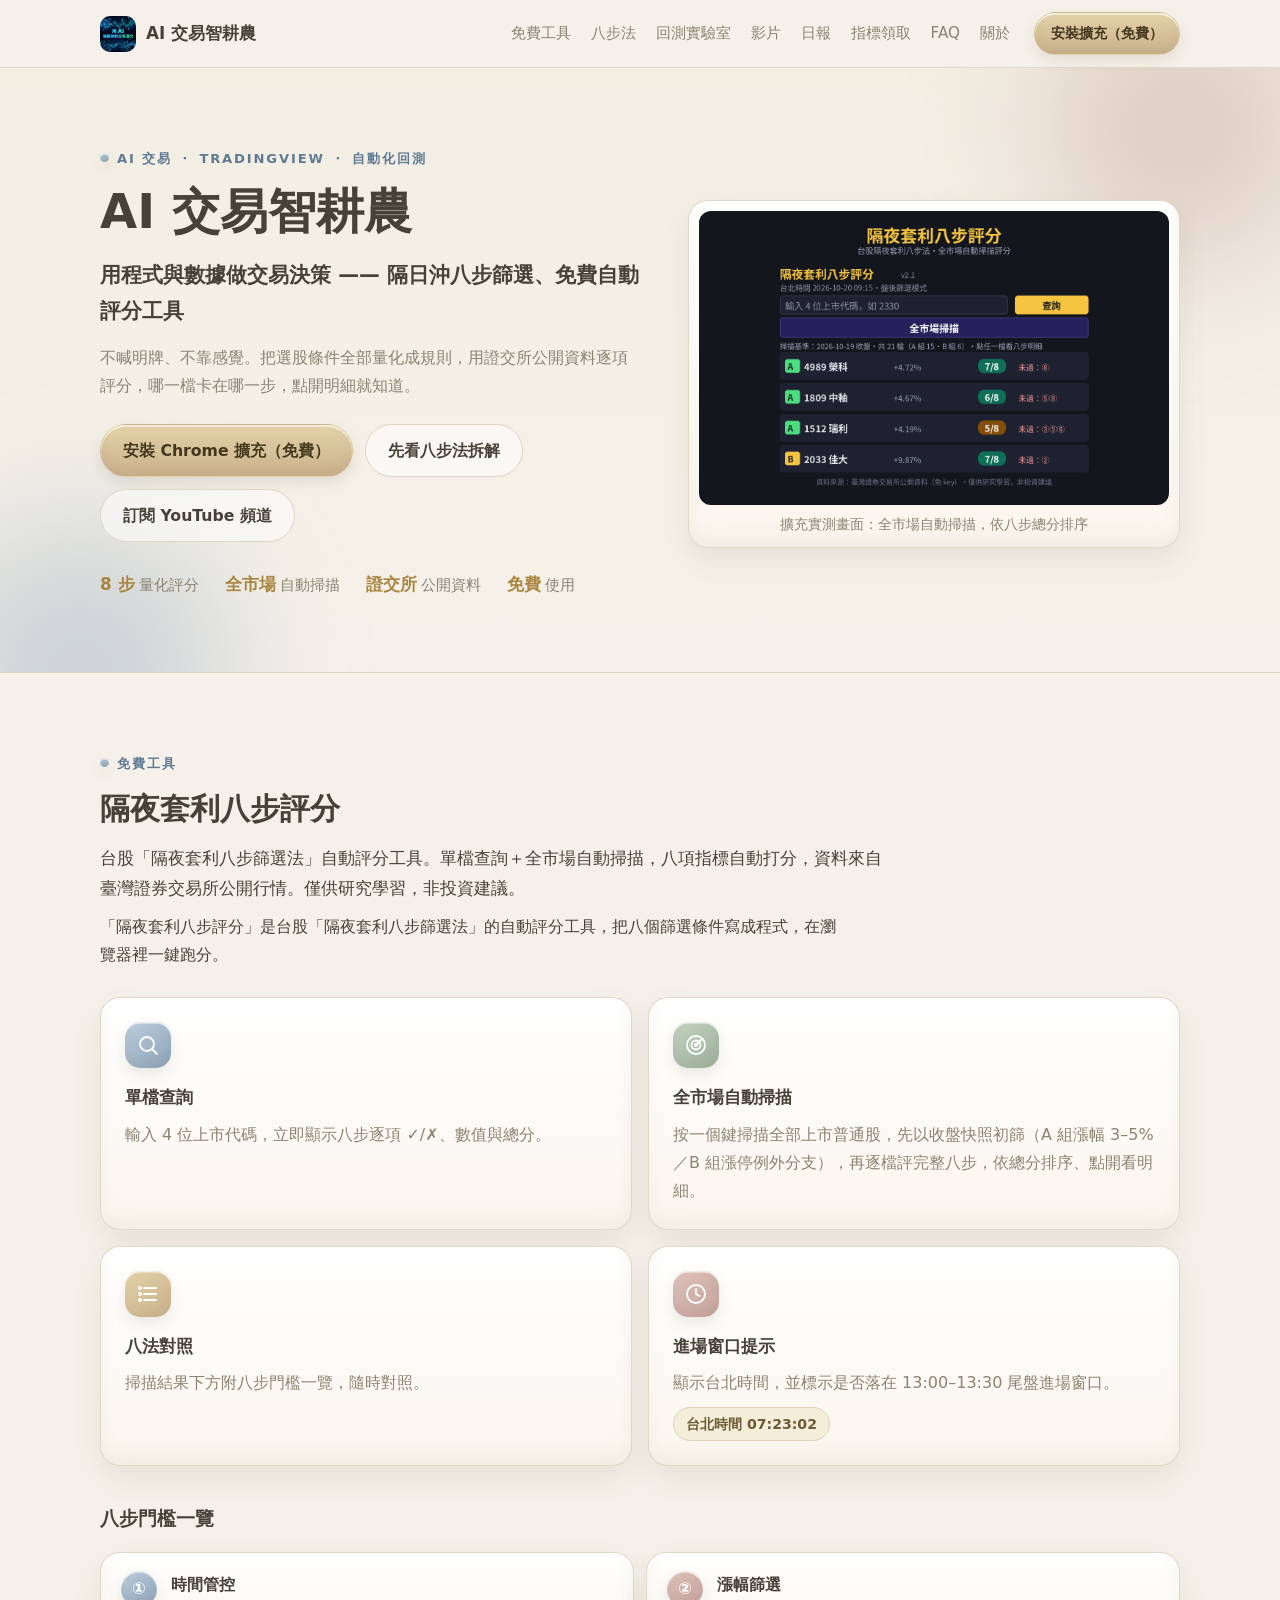
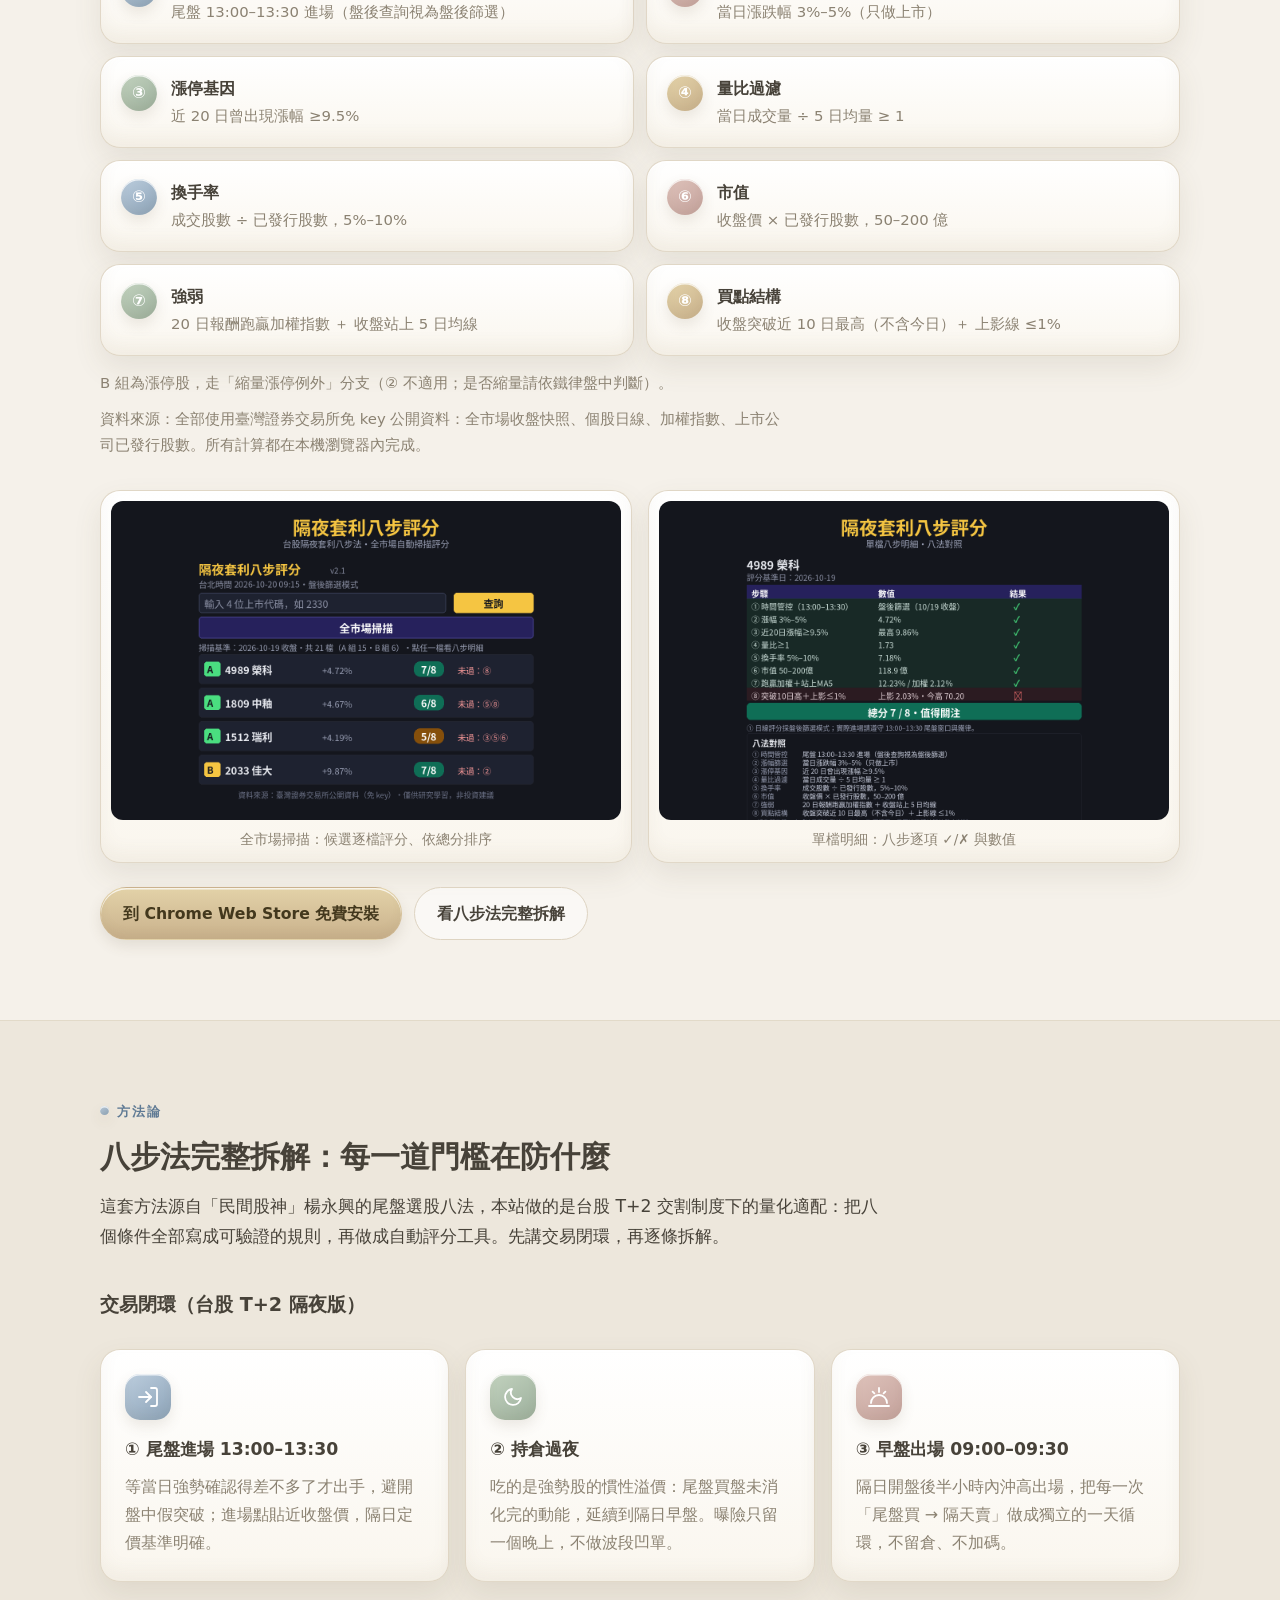
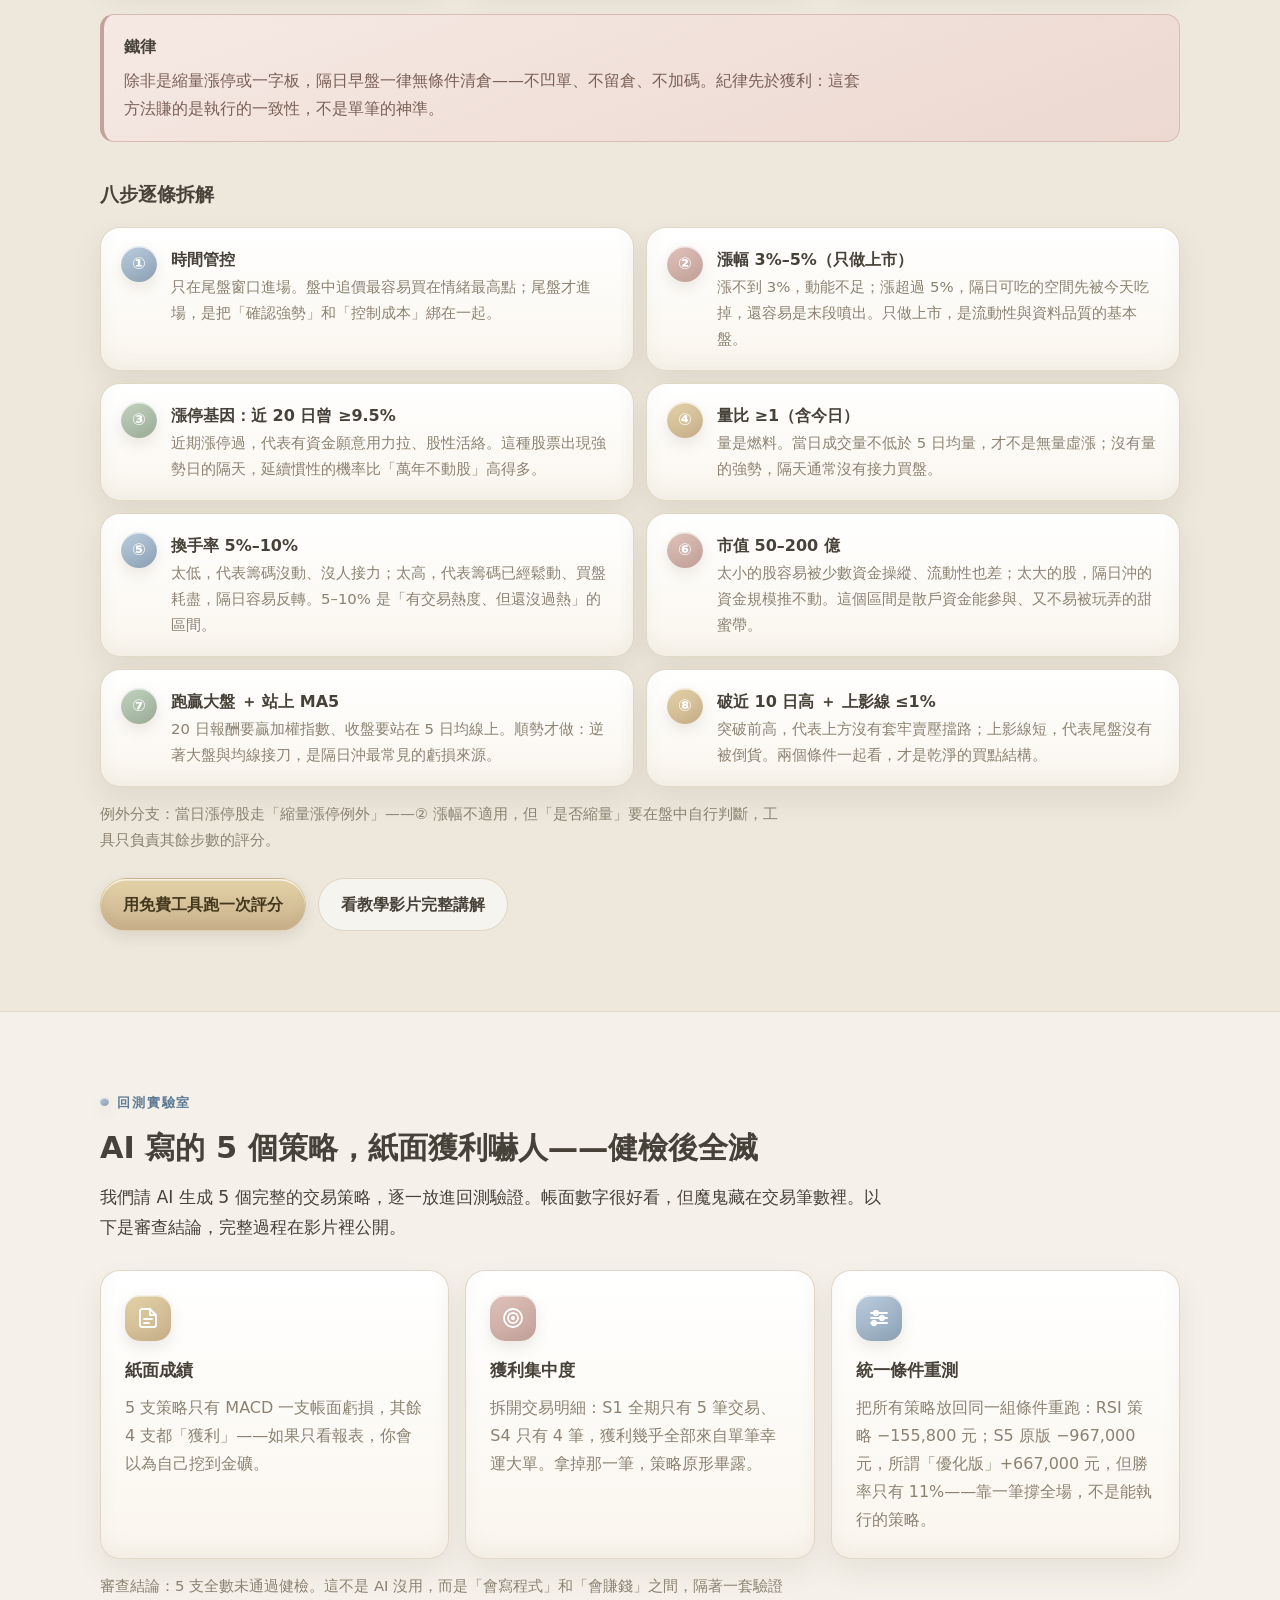
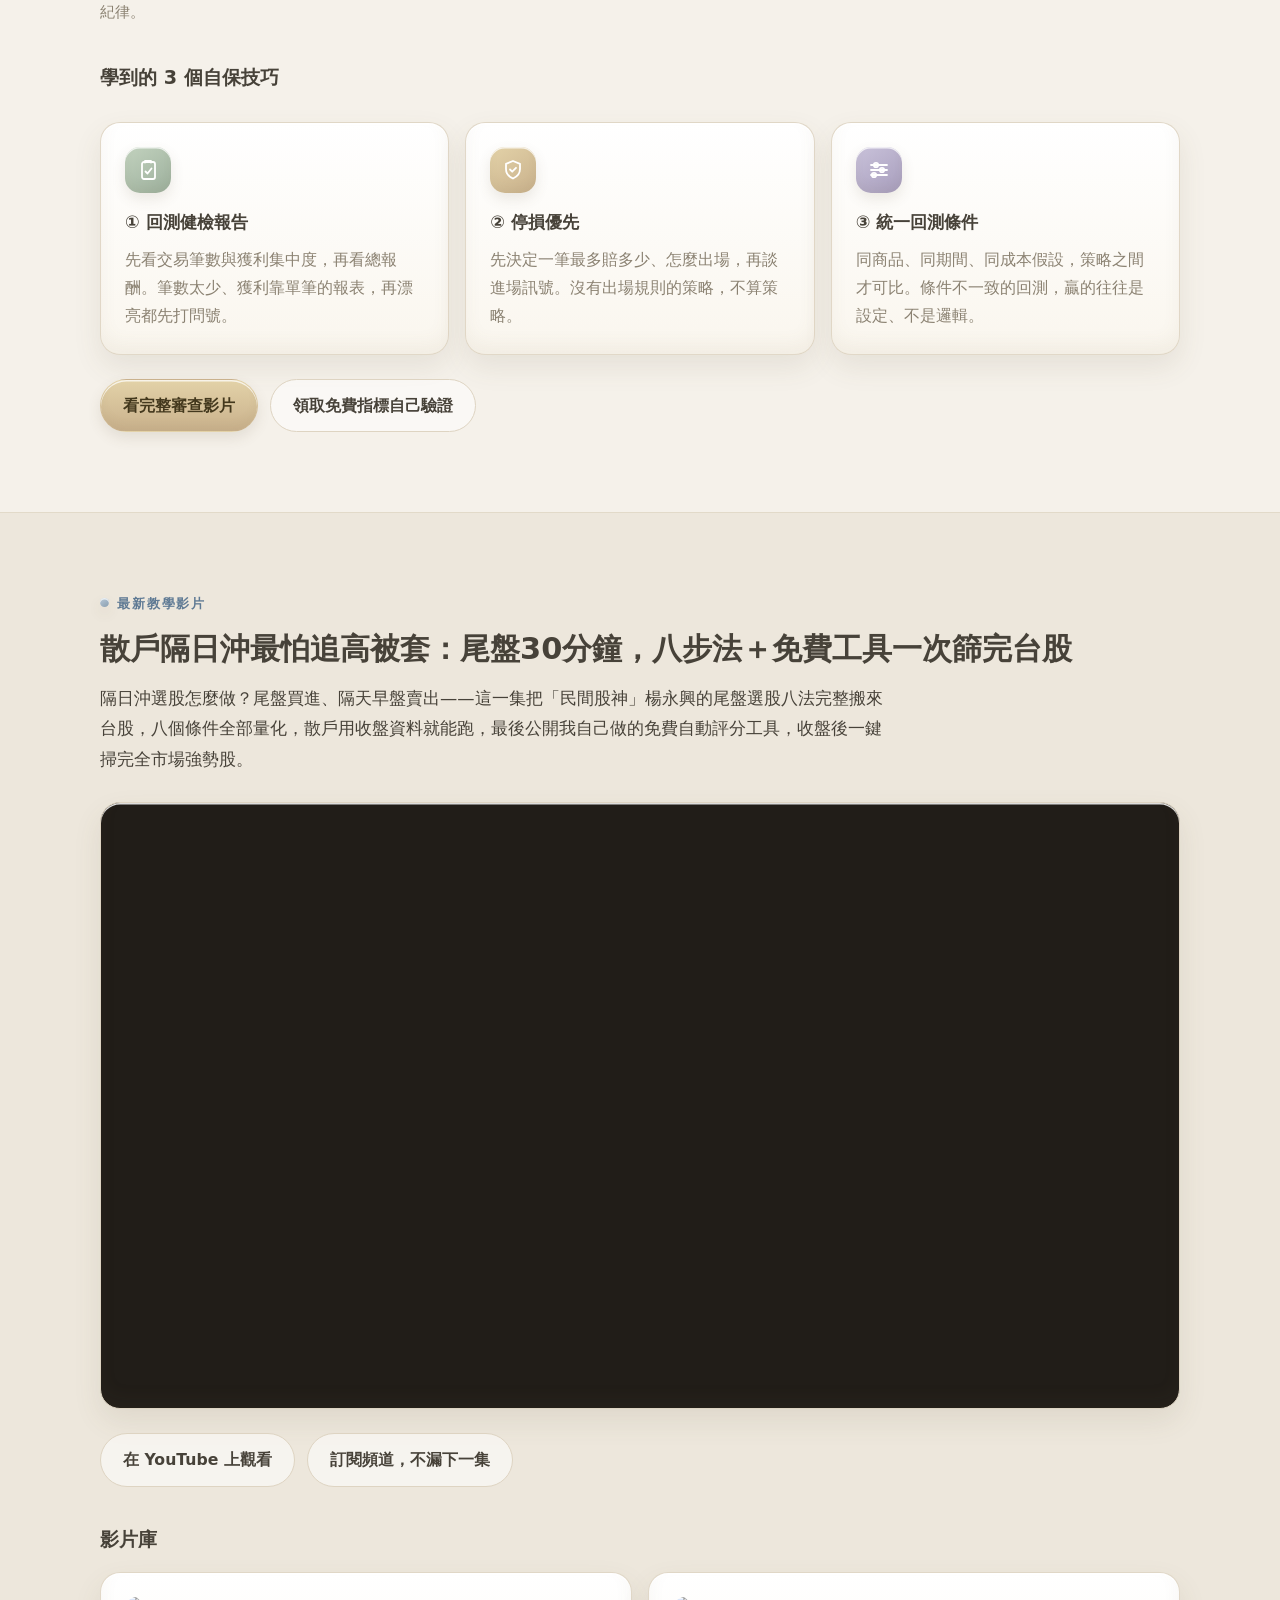
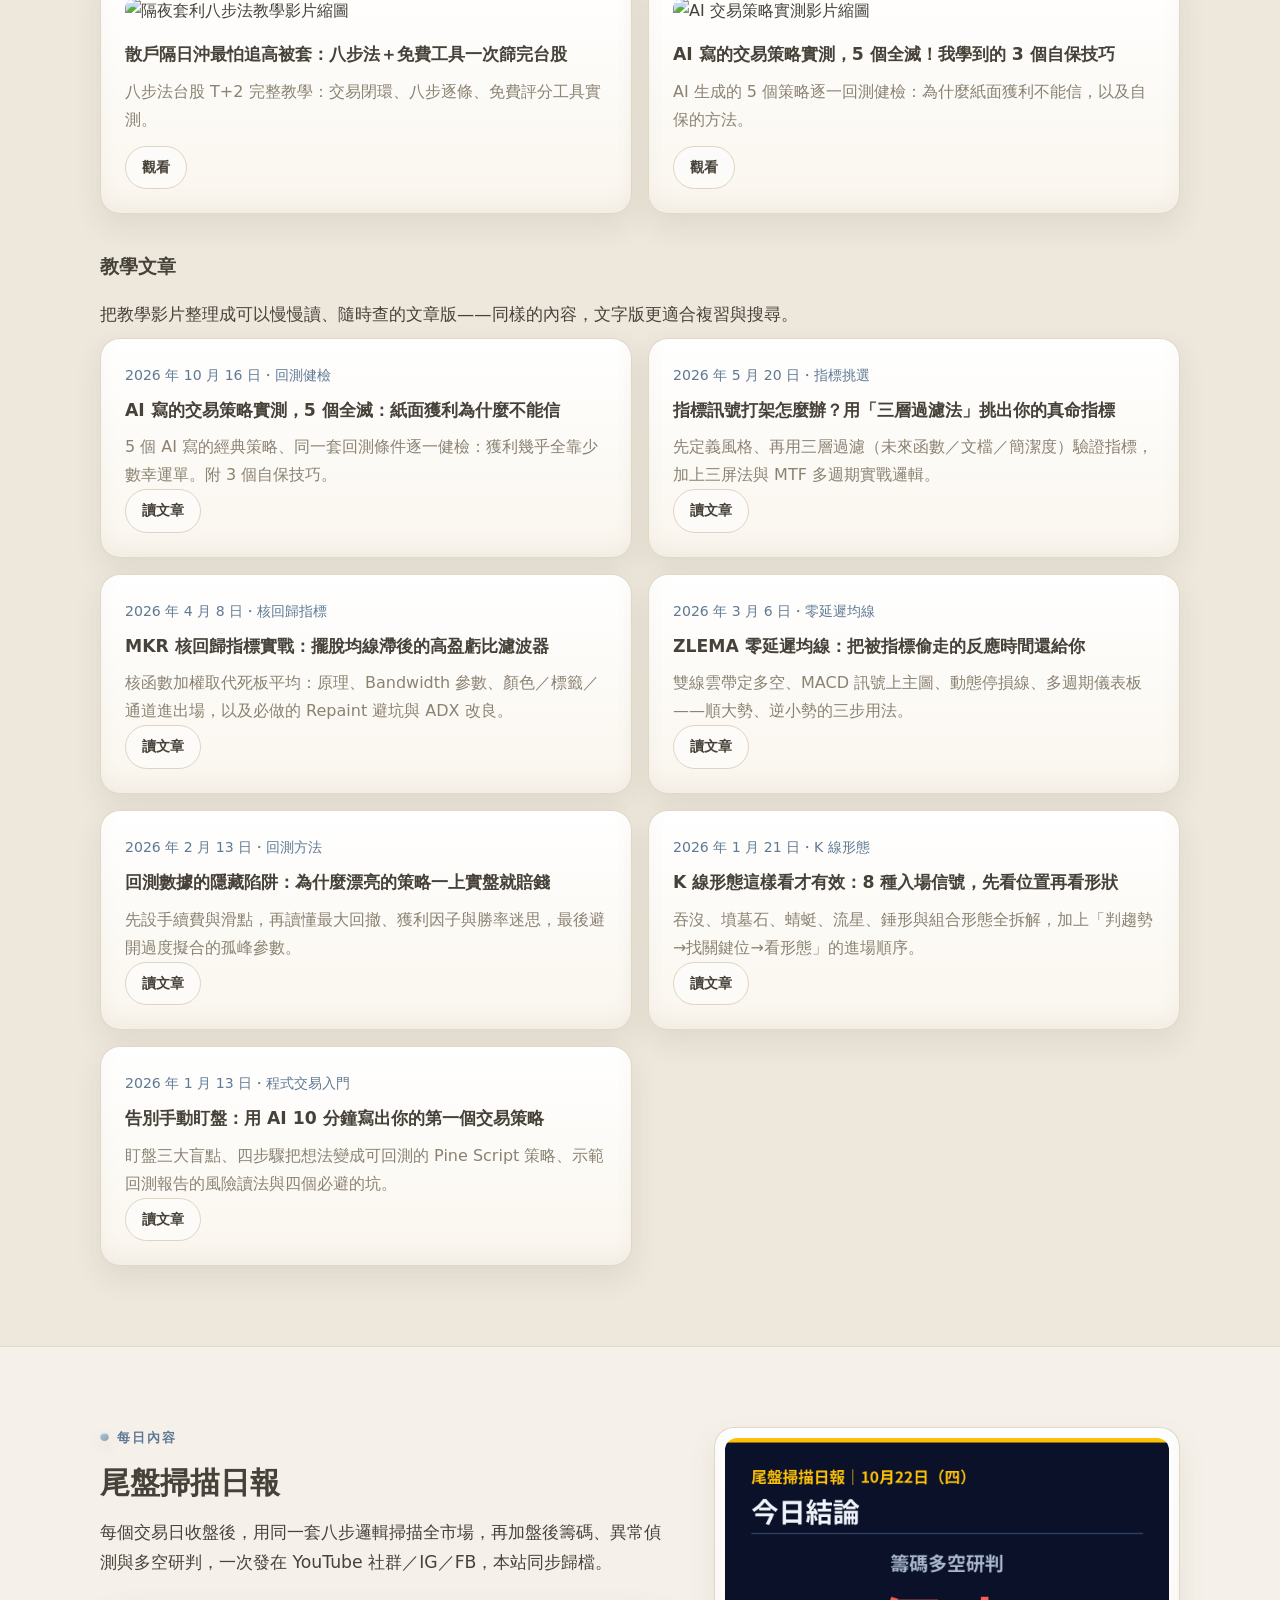
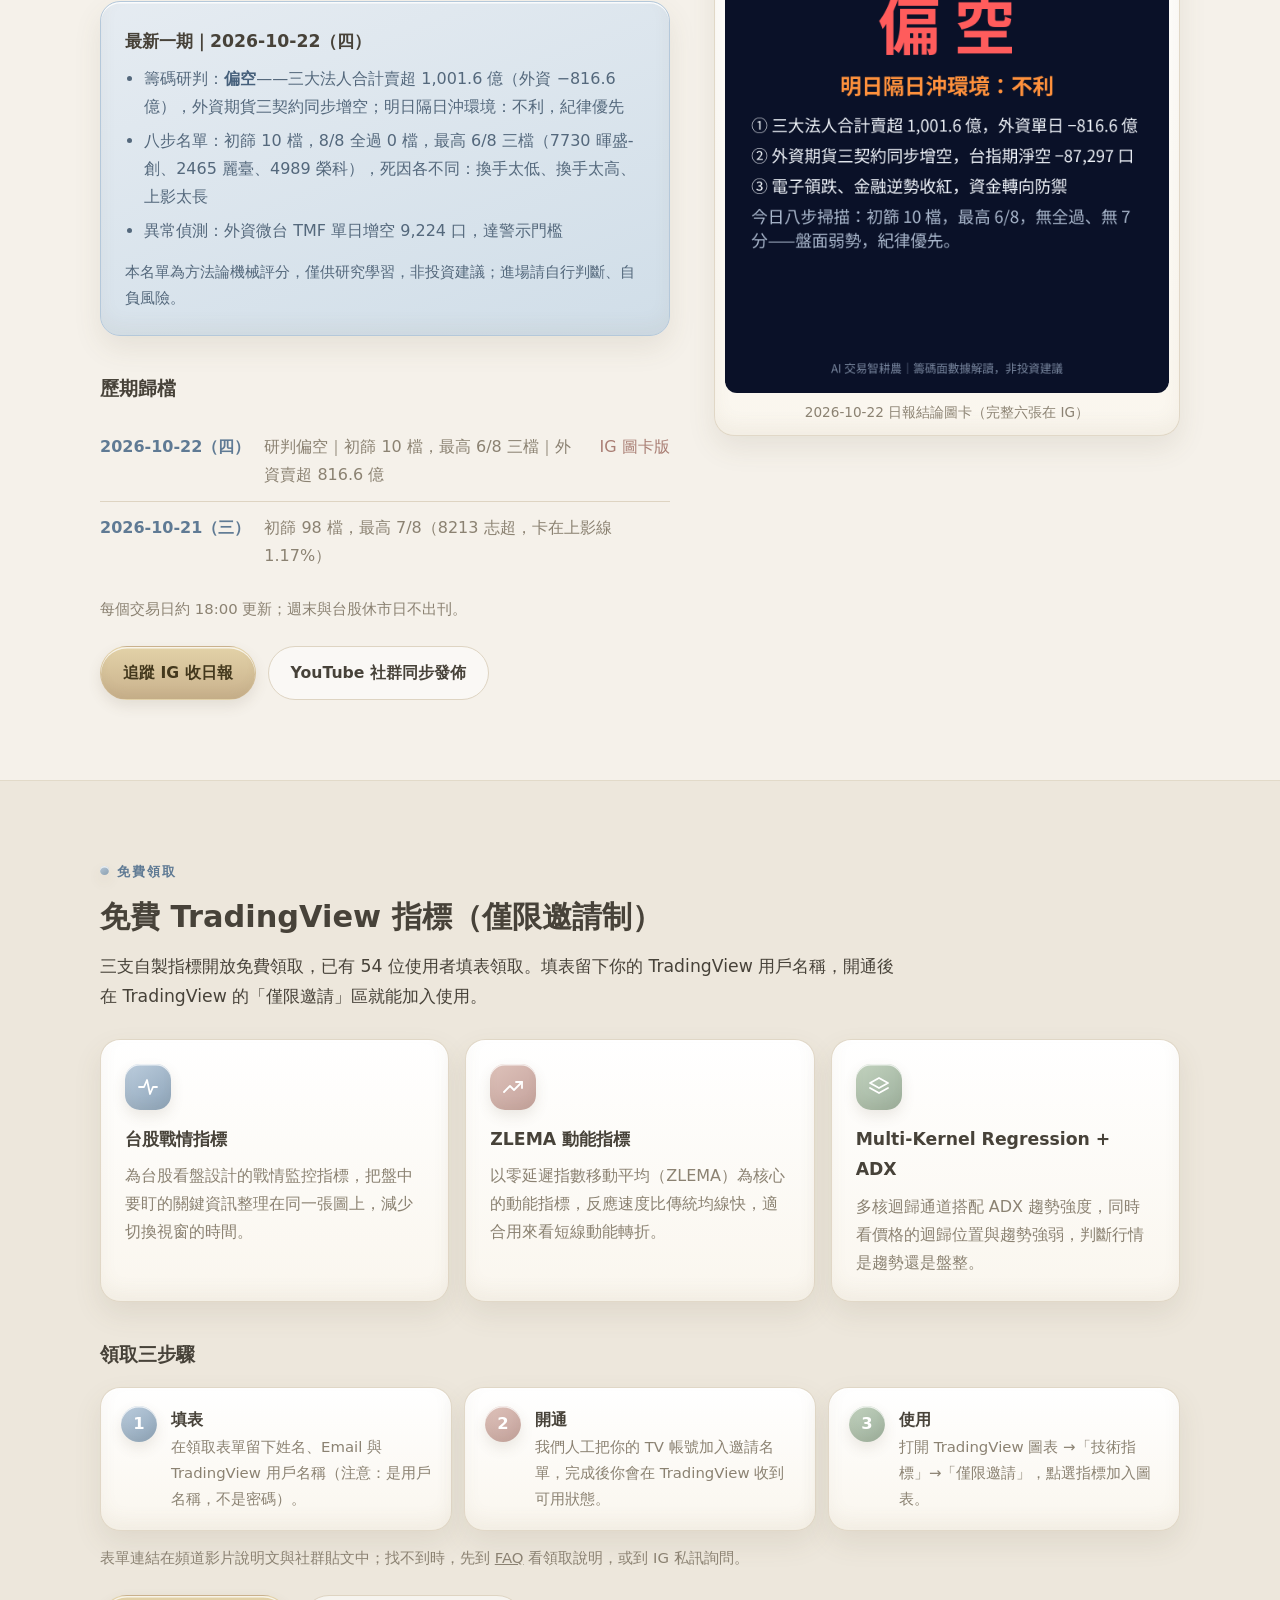
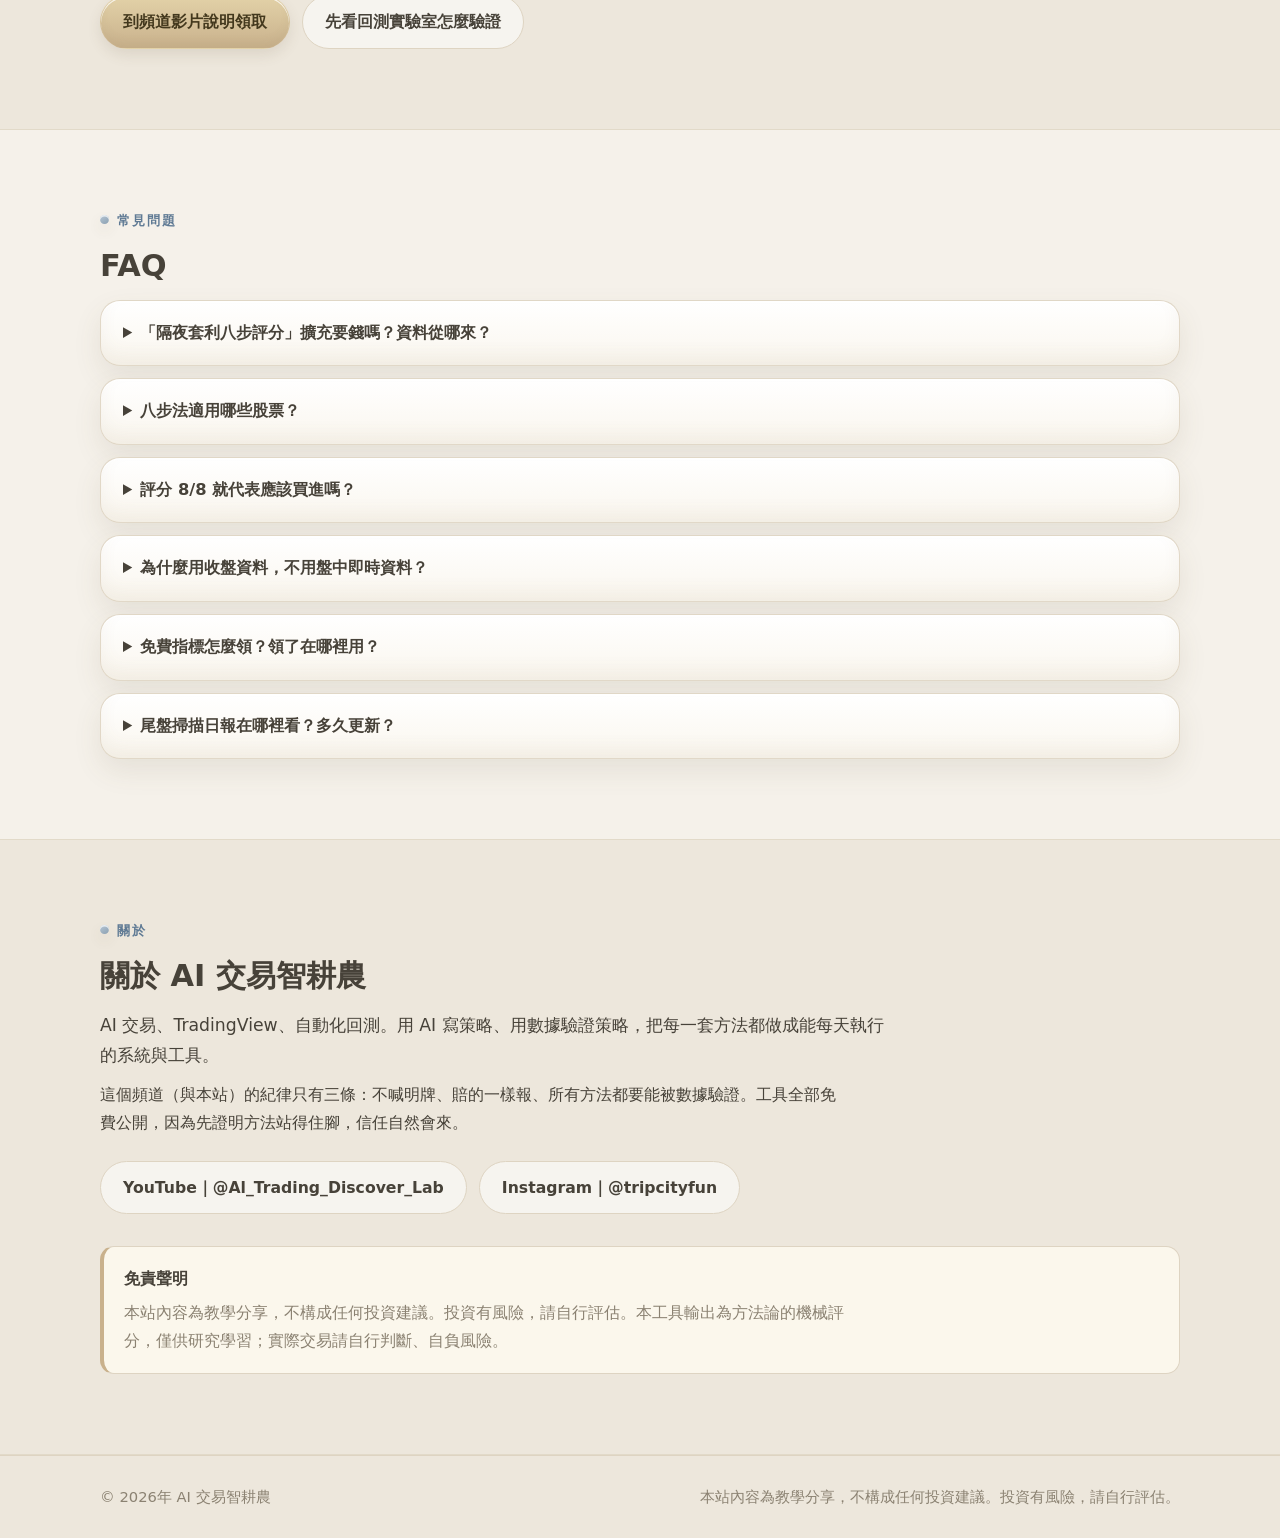
==== commit 08e1ecf3: "Hero 按鈕改連 TradingView 公開腳本頁；品牌圖標與 favicon 換新圖（assets/logo.png），同步修復文章頁圖標缺檔" ====
--- a/index.html
+++ b/index.html
@@ -9,7 +9,7 @@
 <meta property="og:description" content="用程式與數據做交易決策 —— 八步法拆解、回測實驗室、免費評分工具、尾盤掃描日報。">
 <meta property="og:type" content="website">
 <meta property="og:image" content="assets/video-thumb.jpg">
-<link rel="icon" type="image/png" href="assets/icon-128.png">
+<link rel="icon" type="image/png" href="assets/logo.png">
 <link rel="stylesheet" href="styles.css">
 </head>
 <body>
@@ -17,7 +17,7 @@
 <header class="site-header">
   <div class="wrap header-inner">
     <a class="brand" href="#top">
-      <img src="assets/icon-128.png" alt="AI 交易智耕農圖示" width="36" height="36">
+      <img src="assets/logo.png" alt="AI 交易智耕農圖示" width="36" height="36">
       <span>AI 交易智耕農</span>
     </a>
     <nav class="main-nav" aria-label="主要導覽">
@@ -46,7 +46,7 @@
         <p class="hero-desc">不喊明牌、不靠感覺。把選股條件全部量化成規則，用證交所公開資料逐項評分，哪一檔卡在哪一步，點開明細就知道。</p>
         <div class="cta-row">
           <a class="btn btn-gold" href="https://chromewebstore.google.com/detail/%E9%9A%94%E5%A4%9C%E5%A5%97%E5%88%A9%E5%85%AB%E6%AD%A5%E8%A9%95%E5%88%86/aidgdmgnjdmmlapjdkfflnlnmbnbhlgo" target="_blank" rel="noopener">安裝 Chrome 擴充（免費）</a>
-          <a class="btn btn-outline" href="#method">先看八步法拆解</a>
+          <a class="btn btn-outline" href="https://tw.tradingview.com/u/Ai_Quant_Farmer/#published-scripts" target="_blank" rel="noopener">先看八步法拆解</a>
           <a class="btn btn-outline" href="https://www.youtube.com/@Al_Trading_Discover_Lab?sub_confirmation=1" target="_blank" rel="noopener">訂閱 YouTube 頻道</a>
         </div>
         <ul class="hero-points">
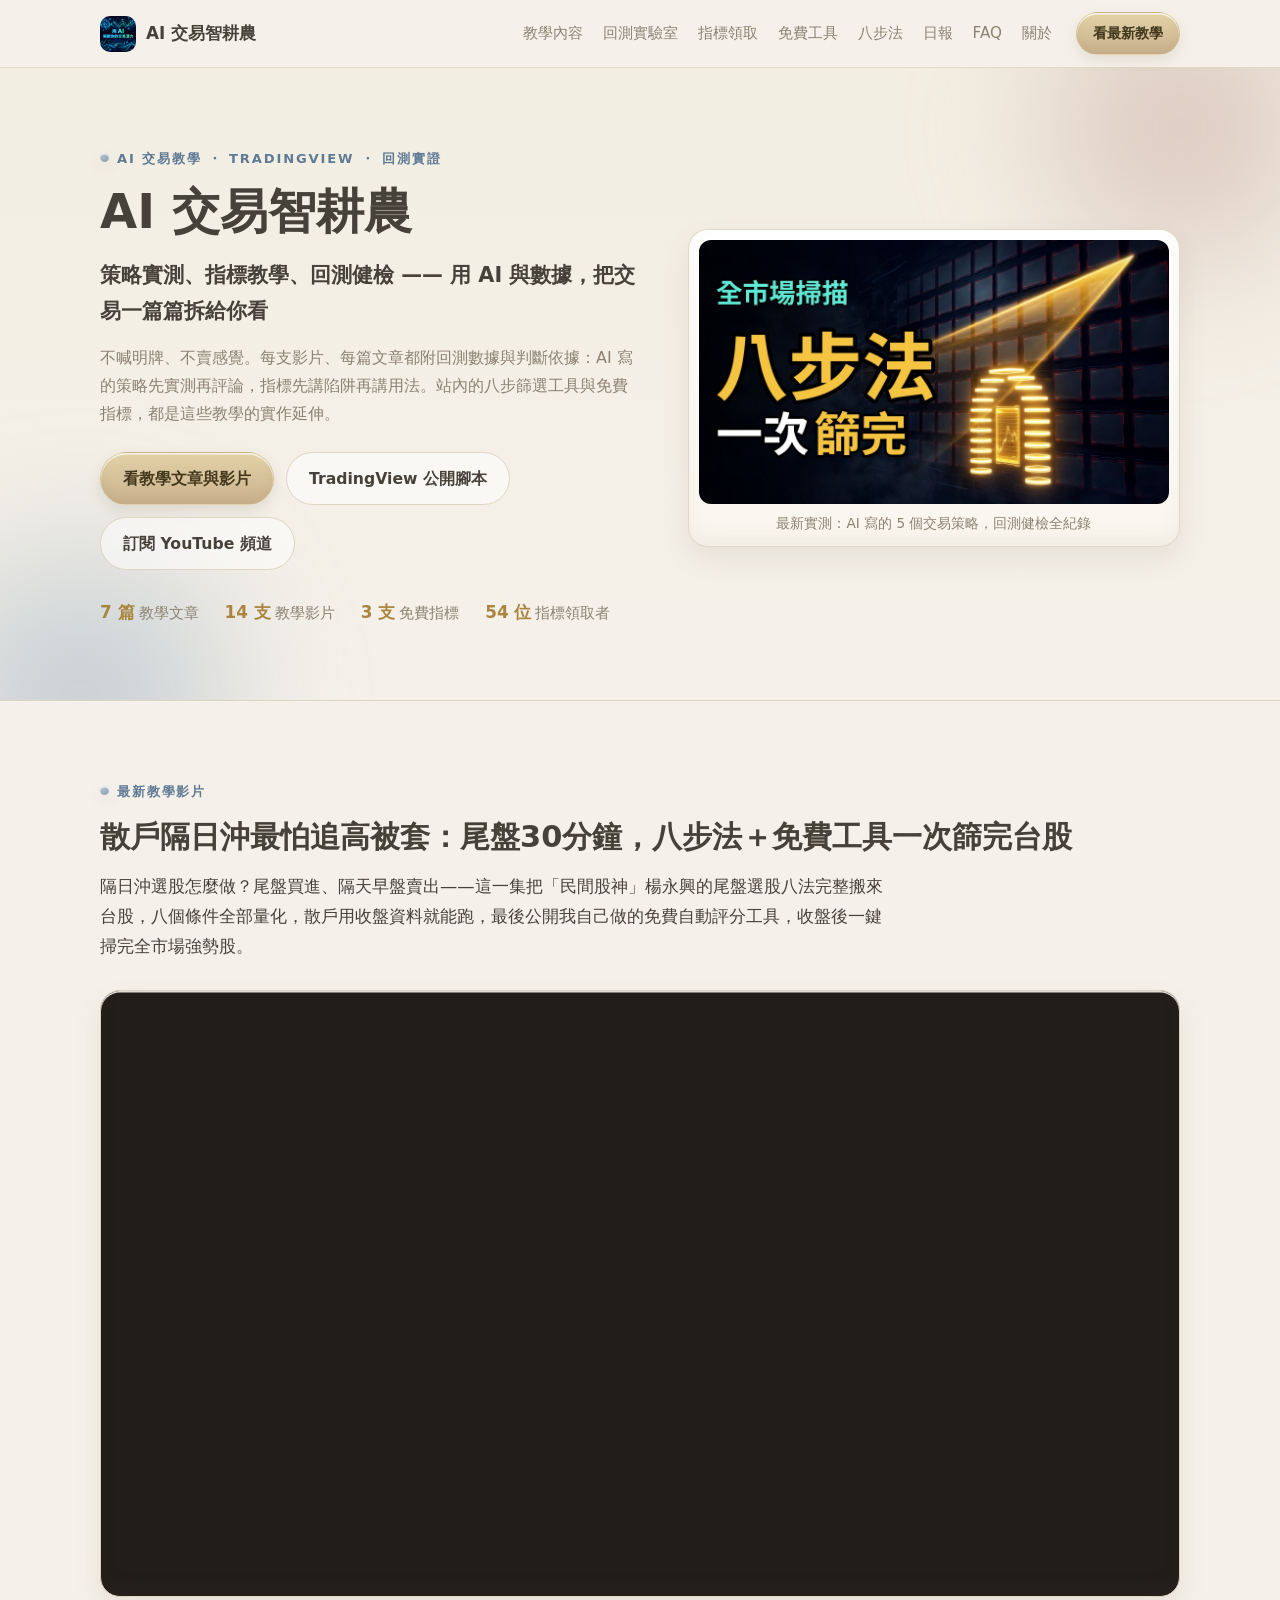
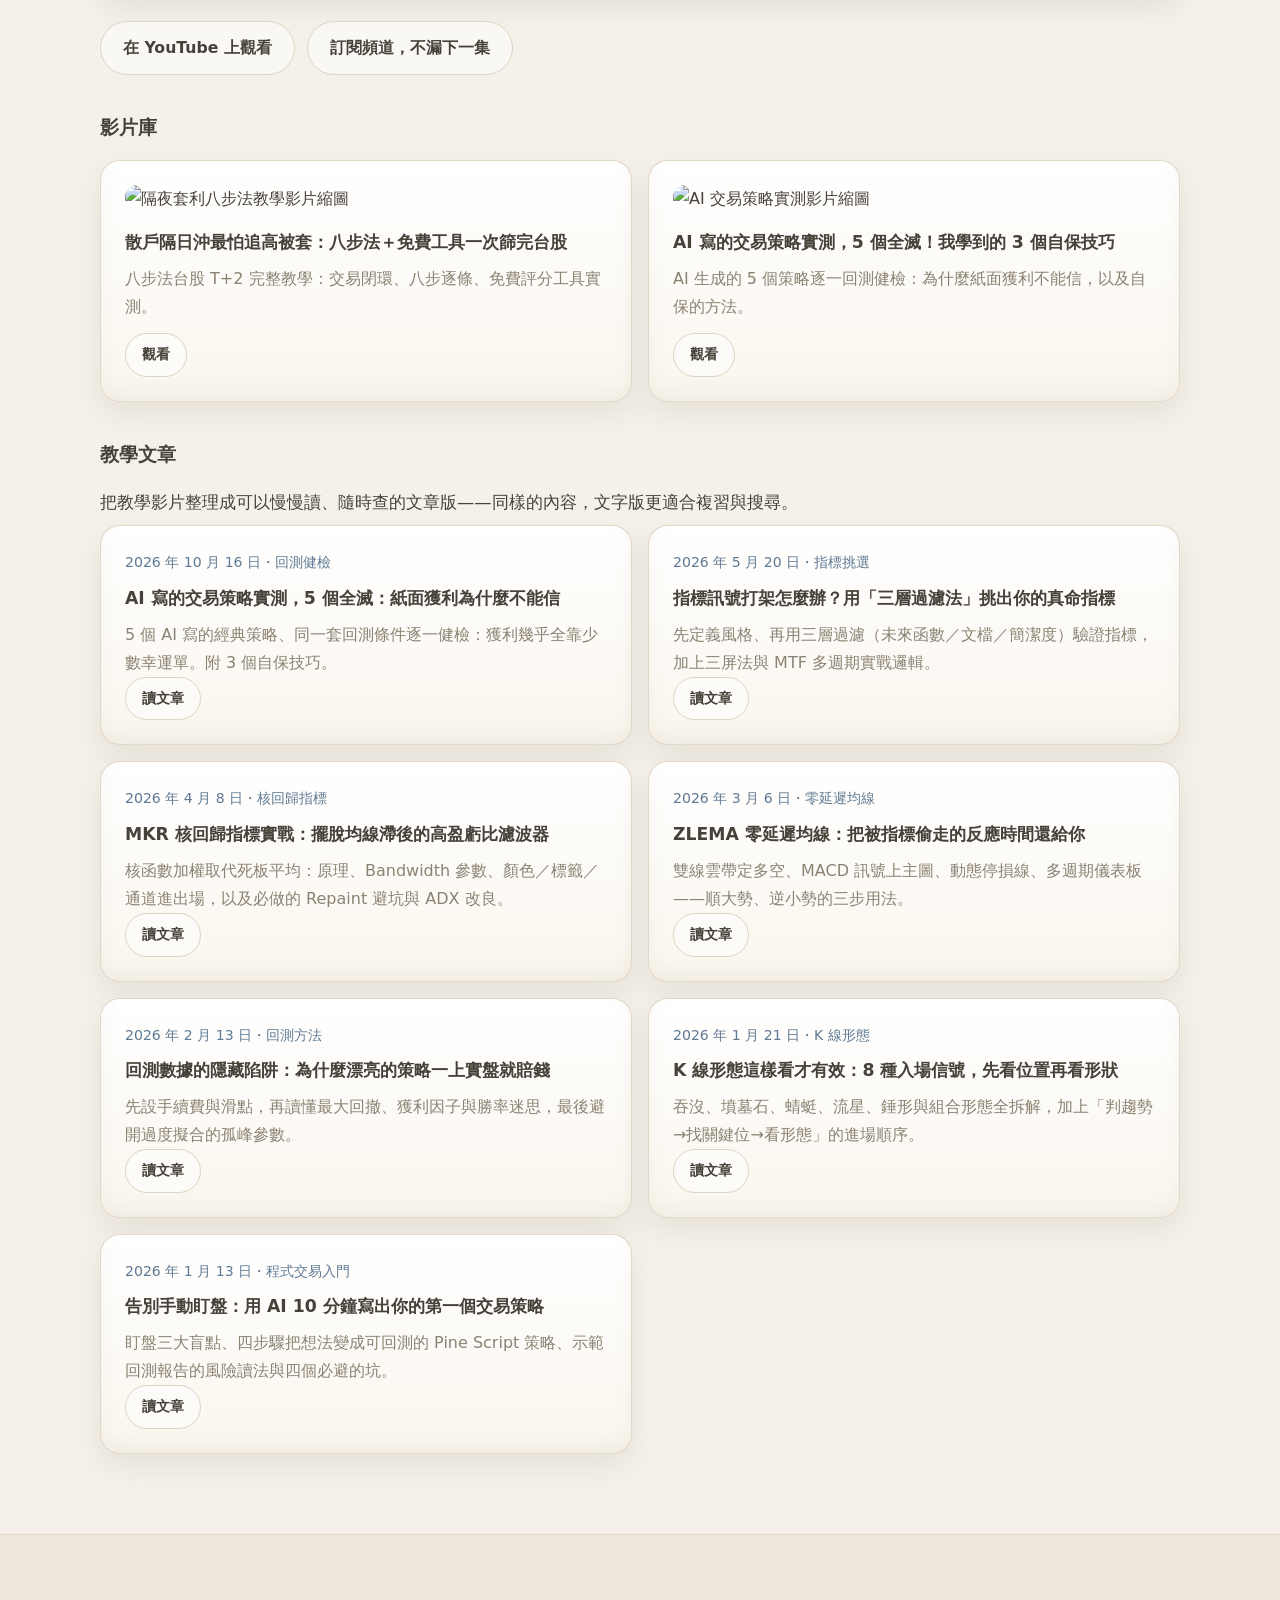
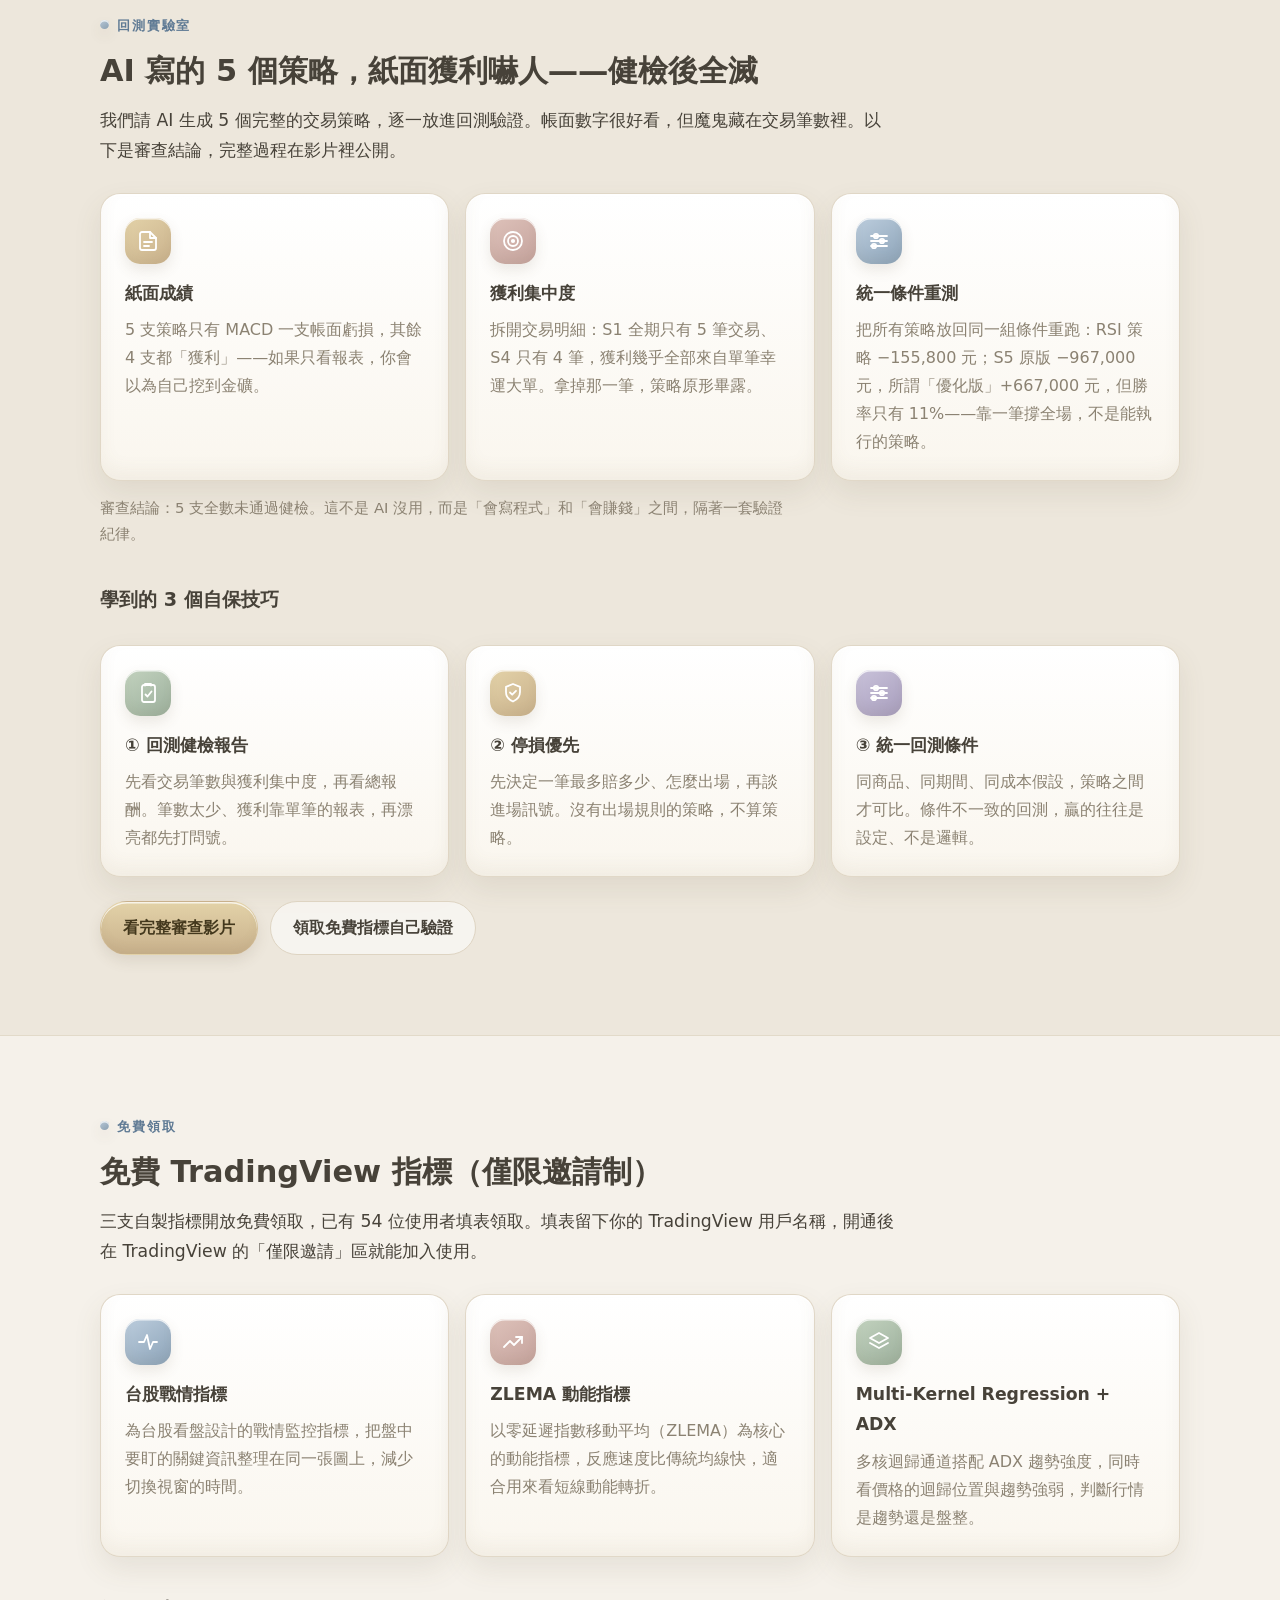
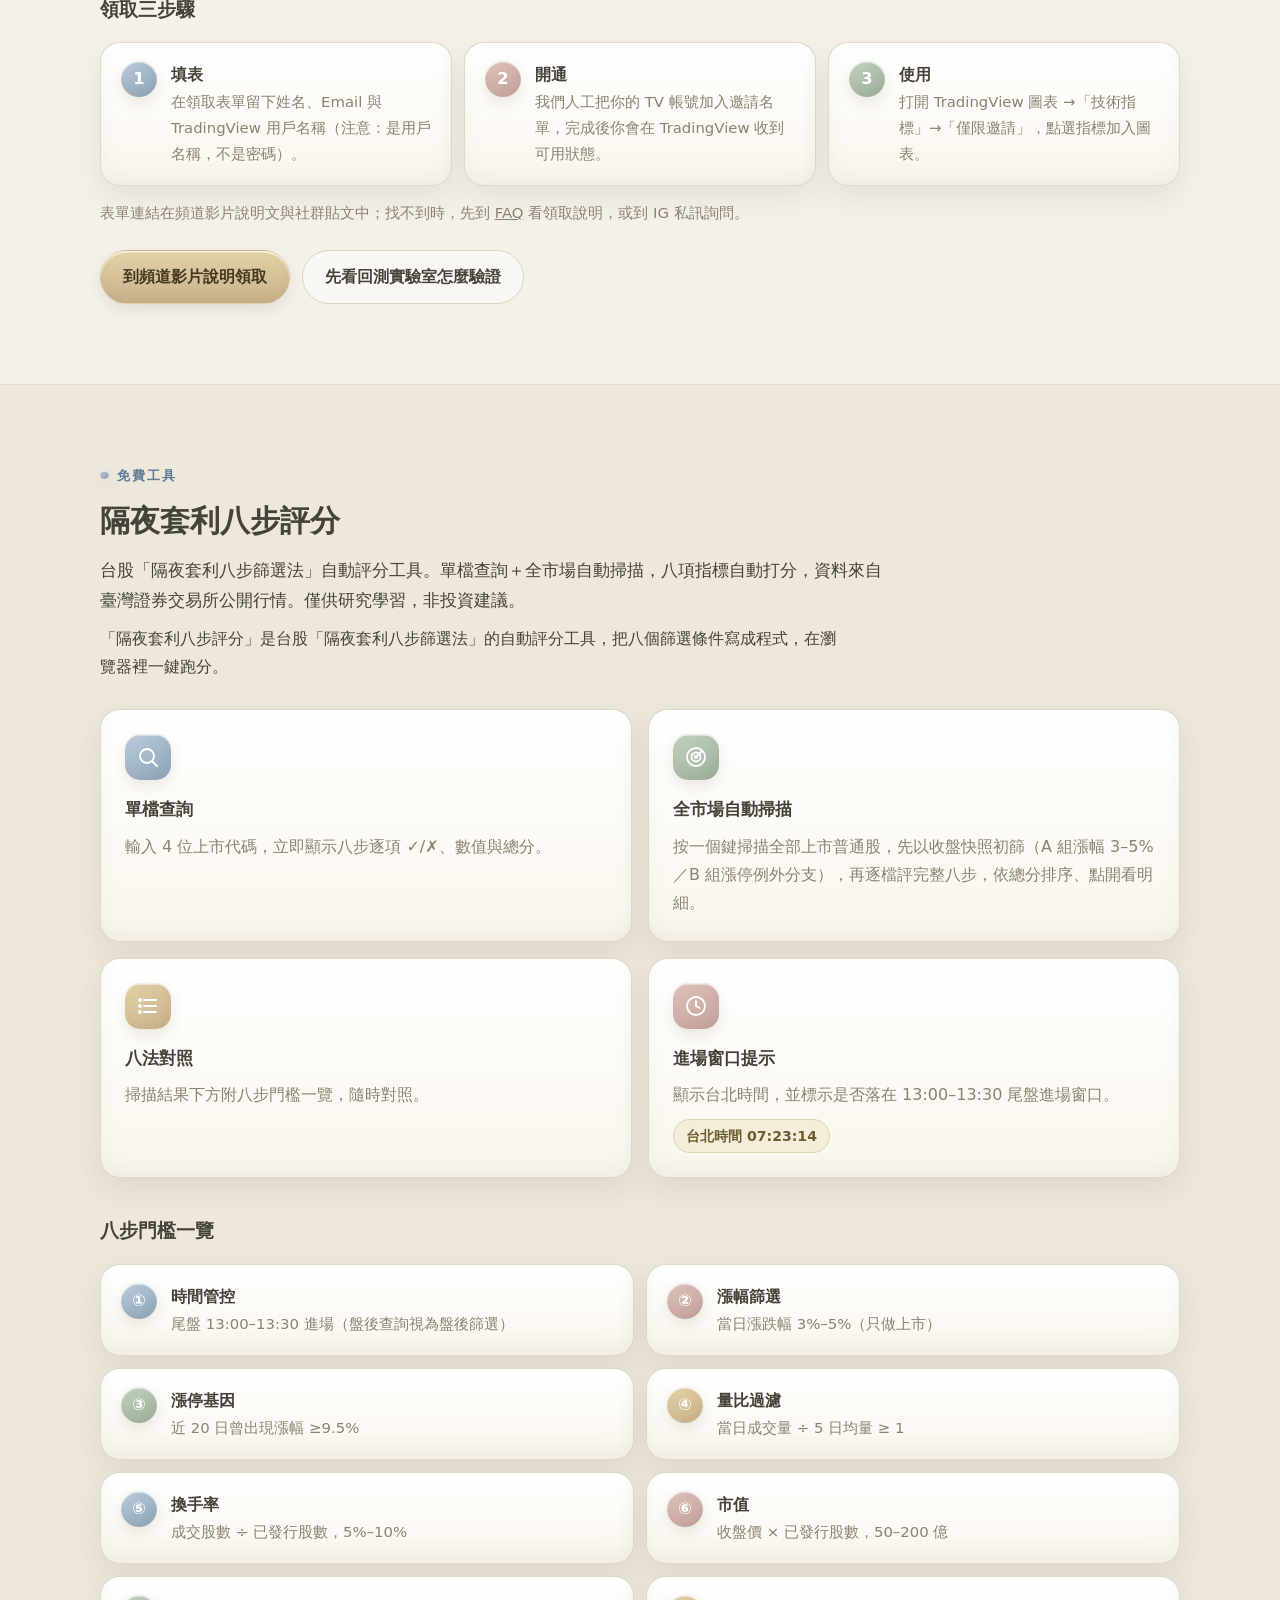
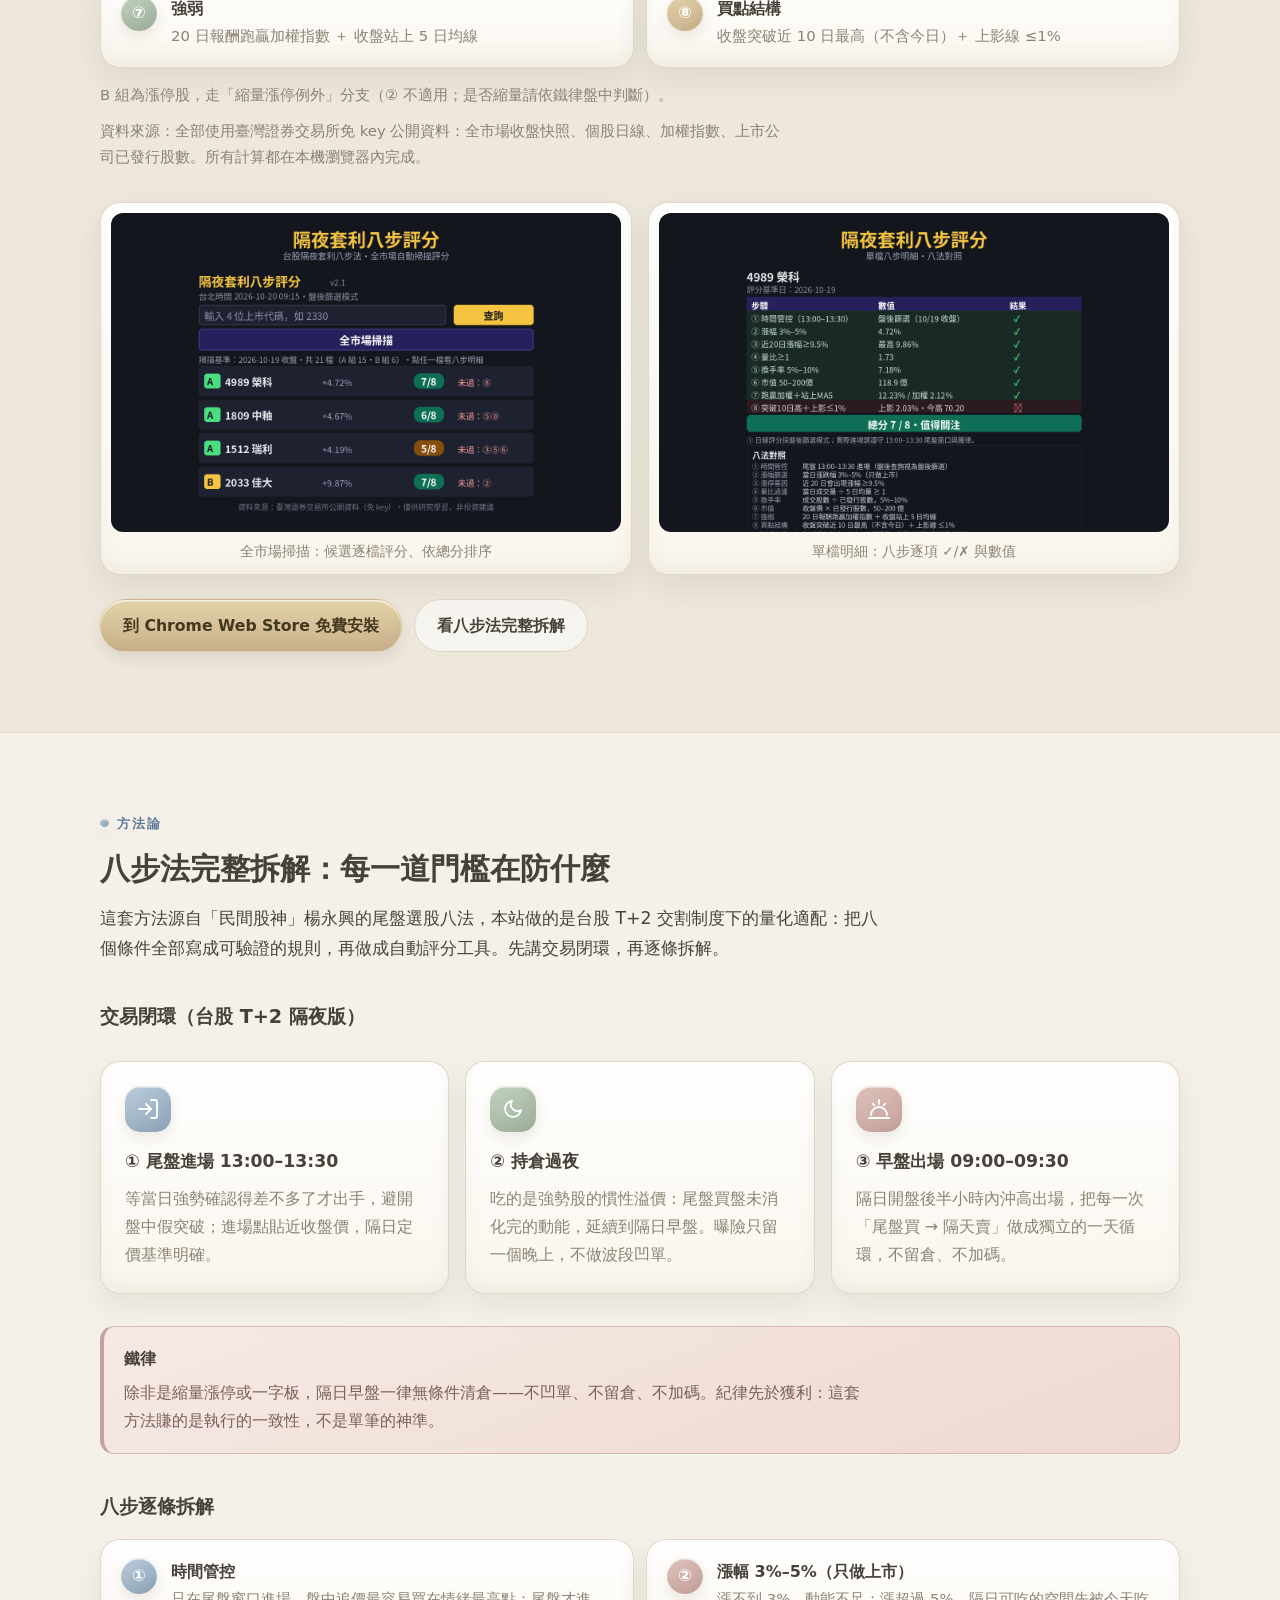
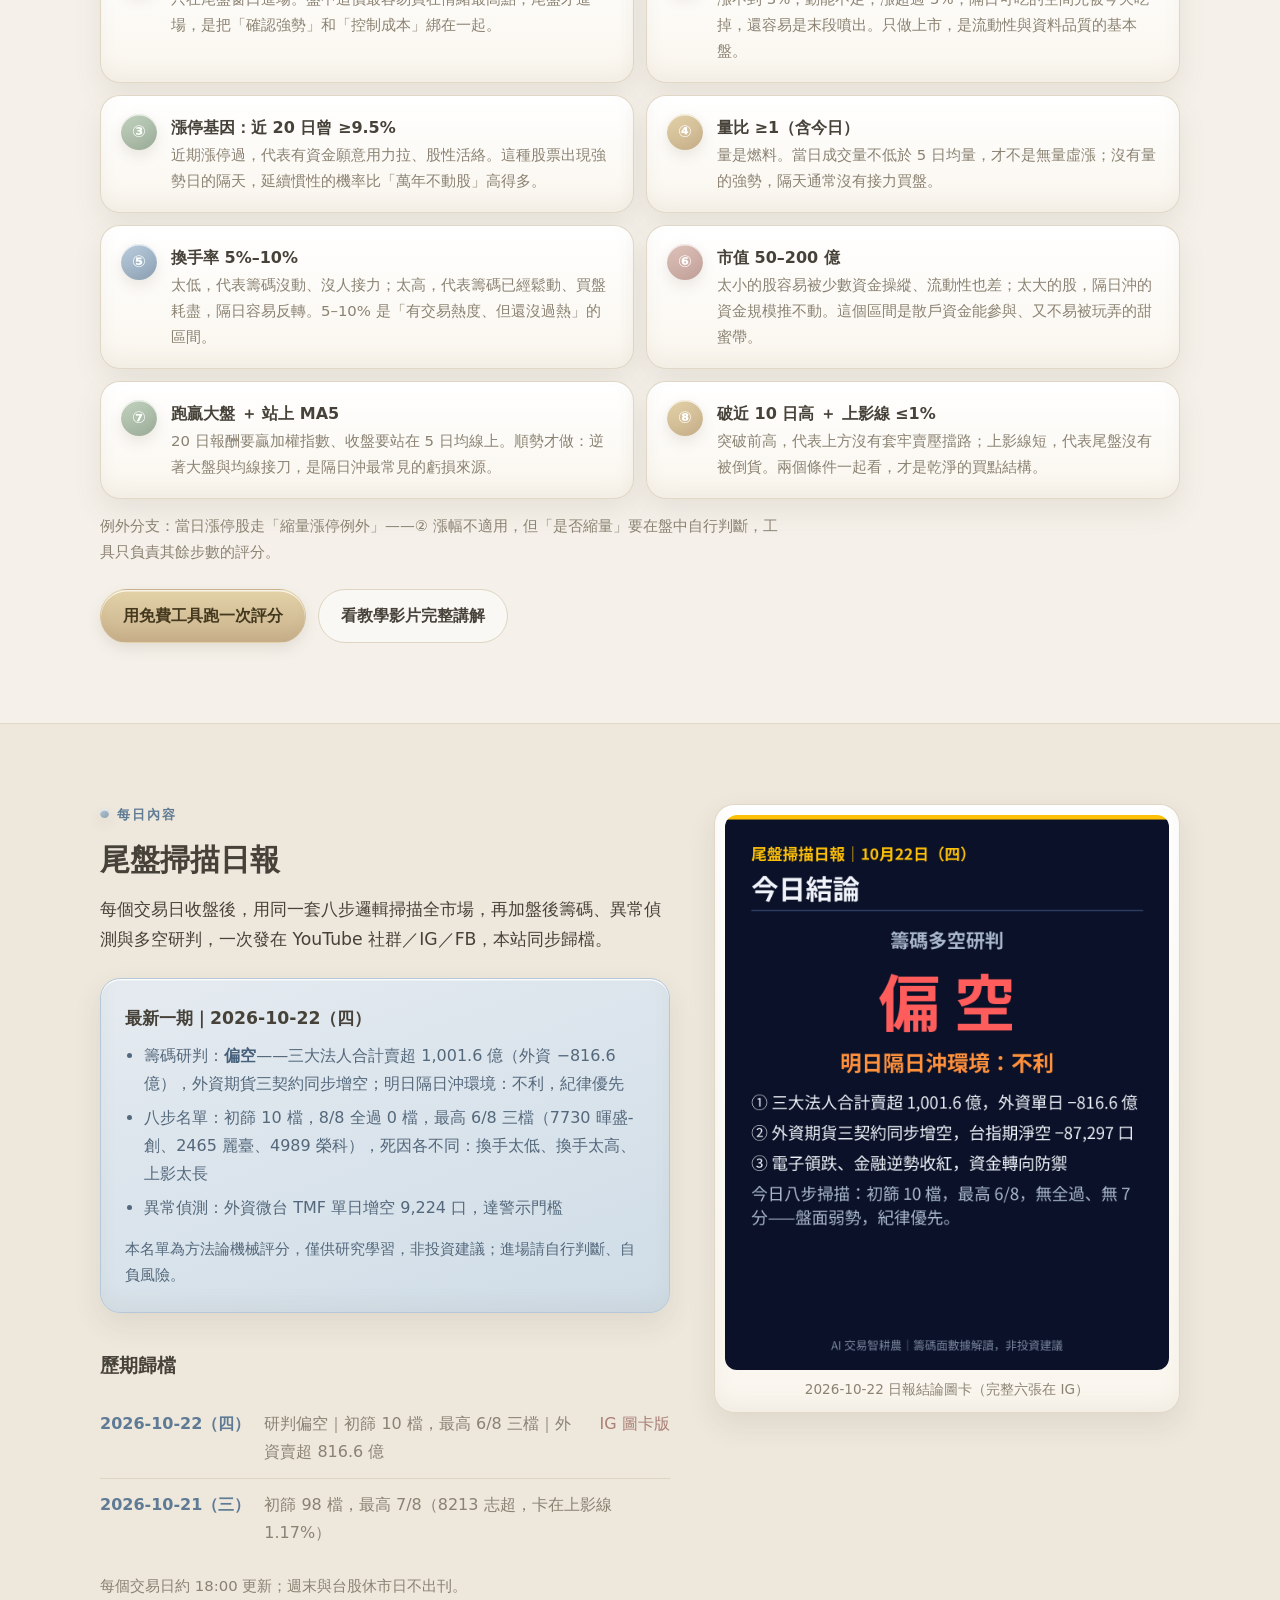
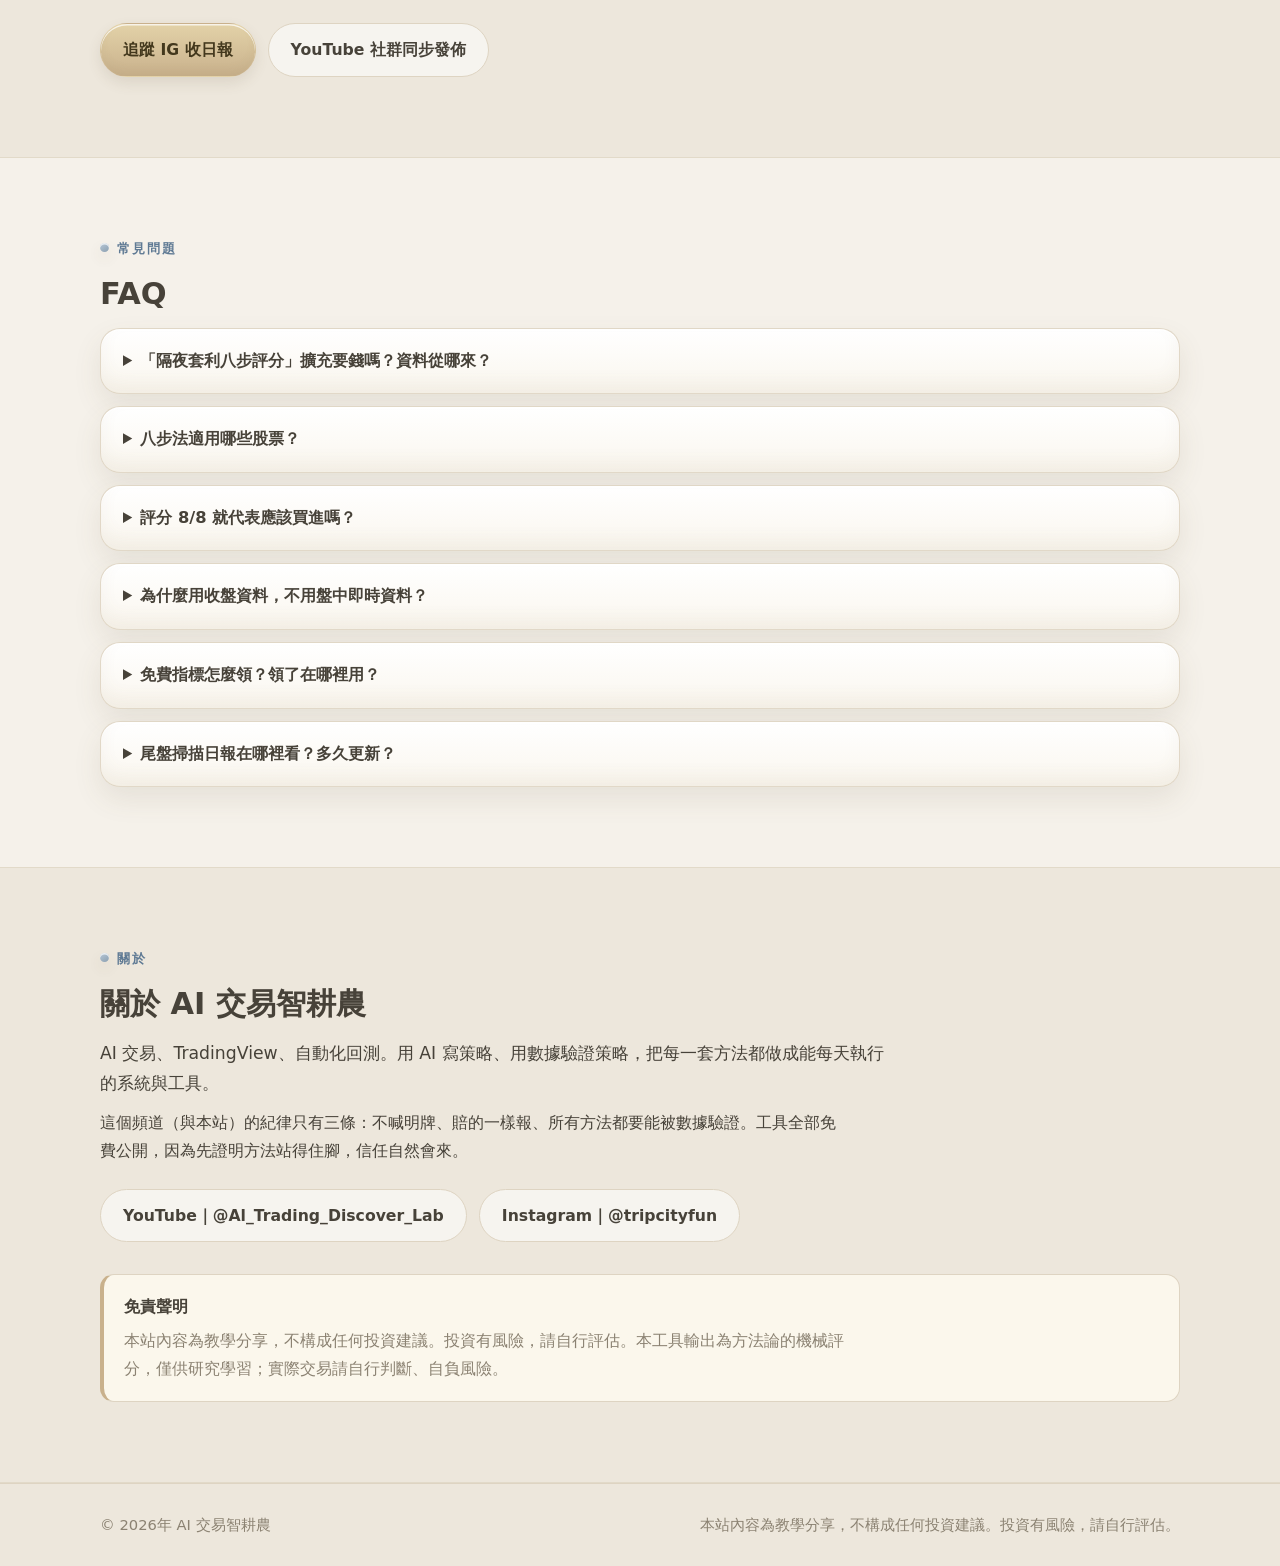
==== commit 10afcab6: "首頁改主打：AI 交易教學內容（Hero 改寫、教學段置頂、八步法降為工具段、導覽重排）" ====
--- a/index.html
+++ b/index.html
@@ -4,7 +4,7 @@
 <meta charset="UTF-8">
 <meta name="viewport" content="width=device-width, initial-scale=1.0">
 <title>AI 交易智耕農｜隔日沖八步篩選・免費自動評分工具・回測實驗室</title>
-<meta name="description" content="AI 交易智耕農官方網站：用程式與數據做交易決策。八步法完整拆解、AI 策略回測實驗室、免費 Chrome 擴充「隔夜套利八步評分」、每日尾盤掃描日報、免費 TradingView 指標領取。僅供研究學習，非投資建議。">
+<meta name="description" content="AI 交易智耕農官方網站：AI 交易教學——策略實測、TradingView 指標教學、回測健檢的文章與影片；免費指標領取、隔日沖八步篩選工具、每日尾盤掃描日報。僅供研究學習，非投資建議。">
 <meta property="og:title" content="AI 交易智耕農｜隔日沖八步篩選・免費自動評分工具">
 <meta property="og:description" content="用程式與數據做交易決策 —— 八步法拆解、回測實驗室、免費評分工具、尾盤掃描日報。">
 <meta property="og:type" content="website">
@@ -21,16 +21,16 @@
       <span>AI 交易智耕農</span>
     </a>
     <nav class="main-nav" aria-label="主要導覽">
+      <a href="#video">教學內容</a>
+      <a href="#lab">回測實驗室</a>
+      <a href="#indicators">指標領取</a>
       <a href="#tool">免費工具</a>
       <a href="#method">八步法</a>
-      <a href="#lab">回測實驗室</a>
-      <a href="#video">影片</a>
       <a href="#daily">日報</a>
-      <a href="#indicators">指標領取</a>
       <a href="#faq">FAQ</a>
       <a href="#about">關於</a>
     </nav>
-    <a class="btn btn-gold btn-sm" href="https://chromewebstore.google.com/detail/%E9%9A%94%E5%A4%9C%E5%A5%97%E5%88%A9%E5%85%AB%E6%AD%A5%E8%A9%95%E5%88%86/aidgdmgnjdmmlapjdkfflnlnmbnbhlgo" target="_blank" rel="noopener">安裝擴充（免費）</a>
+    <a class="btn btn-gold btn-sm" href="#video">看最新教學</a>
   </div>
 </header>
 
@@ -40,31 +40,202 @@
   <section class="hero">
     <div class="wrap hero-grid">
       <div class="hero-text">
-        <p class="eyebrow">AI 交易 ・ TradingView ・ 自動化回測</p>
+        <p class="eyebrow">AI 交易教學 ・ TradingView ・ 回測實證</p>
         <h1>AI 交易智耕農</h1>
-        <p class="hero-sub">用程式與數據做交易決策 —— 隔日沖八步篩選、免費自動評分工具</p>
-        <p class="hero-desc">不喊明牌、不靠感覺。把選股條件全部量化成規則，用證交所公開資料逐項評分，哪一檔卡在哪一步，點開明細就知道。</p>
+        <p class="hero-sub">策略實測、指標教學、回測健檢 —— 用 AI 與數據，把交易一篇篇拆給你看</p>
+        <p class="hero-desc">不喊明牌、不賣感覺。每支影片、每篇文章都附回測數據與判斷依據：AI 寫的策略先實測再評論，指標先講陷阱再講用法。站內的八步篩選工具與免費指標，都是這些教學的實作延伸。</p>
         <div class="cta-row">
-          <a class="btn btn-gold" href="https://chromewebstore.google.com/detail/%E9%9A%94%E5%A4%9C%E5%A5%97%E5%88%A9%E5%85%AB%E6%AD%A5%E8%A9%95%E5%88%86/aidgdmgnjdmmlapjdkfflnlnmbnbhlgo" target="_blank" rel="noopener">安裝 Chrome 擴充（免費）</a>
-          <a class="btn btn-outline" href="https://tw.tradingview.com/u/Ai_Quant_Farmer/#published-scripts" target="_blank" rel="noopener">先看八步法拆解</a>
+          <a class="btn btn-gold" href="#video">看教學文章與影片</a>
+          <a class="btn btn-outline" href="https://tw.tradingview.com/u/Ai_Quant_Farmer/#published-scripts" target="_blank" rel="noopener">TradingView 公開腳本</a>
           <a class="btn btn-outline" href="https://www.youtube.com/@Al_Trading_Discover_Lab?sub_confirmation=1" target="_blank" rel="noopener">訂閱 YouTube 頻道</a>
         </div>
         <ul class="hero-points">
-          <li><strong>8 步</strong>量化評分</li>
-          <li><strong>全市場</strong>自動掃描</li>
-          <li><strong>證交所</strong>公開資料</li>
-          <li><strong>免費</strong>使用</li>
+          <li><strong>7 篇</strong>教學文章</li>
+          <li><strong>14 支</strong>教學影片</li>
+          <li><strong>3 支</strong>免費指標</li>
+          <li><strong>54 位</strong>指標領取者</li>
         </ul>
       </div>
       <figure class="hero-media">
-        <img src="assets/tool-screenshot-1.png" alt="隔夜套利八步評分擴充：全市場掃描結果畫面">
-        <figcaption>擴充實測畫面：全市場自動掃描，依八步總分排序</figcaption>
+        <img src="assets/video-thumb.jpg" alt="教學影片：AI 寫的交易策略實測">
+        <figcaption>最新實測：AI 寫的 5 個交易策略，回測健檢全紀錄</figcaption>
       </figure>
     </div>
   </section>
 
-  <!-- 2. 免費工具 -->
-  <section class="section" id="tool">
+  <!-- 2. 教學內容（影片＋文章） -->
+  <section class="section" id="video">
+    <div class="wrap">
+      <p class="eyebrow">最新教學影片</p>
+      <h2>散戶隔日沖最怕追高被套：尾盤30分鐘，八步法＋免費工具一次篩完台股</h2>
+      <p class="lead">隔日沖選股怎麼做？尾盤買進、隔天早盤賣出——這一集把「民間股神」楊永興的尾盤選股八法完整搬來台股，八個條件全部量化，散戶用收盤資料就能跑，最後公開我自己做的免費自動評分工具，收盤後一鍵掃完全市場強勢股。</p>
+      <div class="video-frame">
+        <iframe src="https://www.youtube.com/embed/CvhL8gq4hvk" title="散戶隔日沖最怕追高被套：尾盤30分鐘，八步法＋免費工具一次篩完台股" loading="lazy" allow="accelerometer; autoplay; clipboard-write; encrypted-media; gyroscope; picture-in-picture; web-share" allowfullscreen referrerpolicy="strict-origin-when-cross-origin"></iframe>
+      </div>
+      <div class="cta-row">
+        <a class="btn btn-outline" href="https://youtu.be/CvhL8gq4hvk" target="_blank" rel="noopener">在 YouTube 上觀看</a>
+        <a class="btn btn-outline" href="https://www.youtube.com/@Al_Trading_Discover_Lab?sub_confirmation=1" target="_blank" rel="noopener">訂閱頻道，不漏下一集</a>
+      </div>
+
+      <h3 class="subhead">影片庫</h3>
+      <div class="video-grid">
+        <article class="card video-card">
+          <img src="https://i.ytimg.com/vi/CvhL8gq4hvk/hqdefault.jpg" alt="隔夜套利八步法教學影片縮圖" loading="lazy">
+          <h3>散戶隔日沖最怕追高被套：八步法＋免費工具一次篩完台股</h3>
+          <p>八步法台股 T+2 完整教學：交易閉環、八步逐條、免費評分工具實測。</p>
+          <a class="btn btn-outline btn-sm" href="https://youtu.be/CvhL8gq4hvk" target="_blank" rel="noopener">觀看</a>
+        </article>
+        <article class="card video-card">
+          <img src="https://i.ytimg.com/vi/ZgA1xS8mGtY/hqdefault.jpg" alt="AI 交易策略實測影片縮圖" loading="lazy">
+          <h3>AI 寫的交易策略實測，5 個全滅！我學到的 3 個自保技巧</h3>
+          <p>AI 生成的 5 個策略逐一回測健檢：為什麼紙面獲利不能信，以及自保的方法。</p>
+          <a class="btn btn-outline btn-sm" href="https://www.youtube.com/watch?v=ZgA1xS8mGtY" target="_blank" rel="noopener">觀看</a>
+        </article>
+      </div>
+
+      <h3 class="subhead">教學文章</h3>
+      <p class="lead">把教學影片整理成可以慢慢讀、隨時查的文章版——同樣的內容，文字版更適合複習與搜尋。</p>
+      <div class="article-grid">
+        <article class="card article-card">
+          <p class="meta">2026 年 10 月 16 日・回測健檢</p>
+          <h3>AI 寫的交易策略實測，5 個全滅：紙面獲利為什麼不能信</h3>
+          <p>5 個 AI 寫的經典策略、同一套回測條件逐一健檢：獲利幾乎全靠少數幸運單。附 3 個自保技巧。</p>
+          <a class="btn btn-outline btn-sm" href="articles/ai-strategies-backtest.html">讀文章</a>
+        </article>
+        <article class="card article-card">
+          <p class="meta">2026 年 5 月 20 日・指標挑選</p>
+          <h3>指標訊號打架怎麼辦？用「三層過濾法」挑出你的真命指標</h3>
+          <p>先定義風格、再用三層過濾（未來函數／文檔／簡潔度）驗證指標，加上三屏法與 MTF 多週期實戰邏輯。</p>
+          <a class="btn btn-outline btn-sm" href="articles/indicator-selection.html">讀文章</a>
+        </article>
+        <article class="card article-card">
+          <p class="meta">2026 年 4 月 8 日・核回歸指標</p>
+          <h3>MKR 核回歸指標實戰：擺脫均線滯後的高盈虧比濾波器</h3>
+          <p>核函數加權取代死板平均：原理、Bandwidth 參數、顏色／標籤／通道進出場，以及必做的 Repaint 避坑與 ADX 改良。</p>
+          <a class="btn btn-outline btn-sm" href="articles/mkr-kernel-regression.html">讀文章</a>
+        </article>
+        <article class="card article-card">
+          <p class="meta">2026 年 3 月 6 日・零延遲均線</p>
+          <h3>ZLEMA 零延遲均線：把被指標偷走的反應時間還給你</h3>
+          <p>雙線雲帶定多空、MACD 訊號上主圖、動態停損線、多週期儀表板——順大勢、逆小勢的三步用法。</p>
+          <a class="btn btn-outline btn-sm" href="articles/zlema-zero-lag.html">讀文章</a>
+        </article>
+        <article class="card article-card">
+          <p class="meta">2026 年 2 月 13 日・回測方法</p>
+          <h3>回測數據的隱藏陷阱：為什麼漂亮的策略一上實盤就賠錢</h3>
+          <p>先設手續費與滑點，再讀懂最大回撤、獲利因子與勝率迷思，最後避開過度擬合的孤峰參數。</p>
+          <a class="btn btn-outline btn-sm" href="articles/backtest-traps.html">讀文章</a>
+        </article>
+        <article class="card article-card">
+          <p class="meta">2026 年 1 月 21 日・K 線形態</p>
+          <h3>K 線形態這樣看才有效：8 種入場信號，先看位置再看形狀</h3>
+          <p>吞沒、墳墓石、蜻蜓、流星、錘形與組合形態全拆解，加上「判趨勢→找關鍵位→看形態」的進場順序。</p>
+          <a class="btn btn-outline btn-sm" href="articles/candlestick-signals.html">讀文章</a>
+        </article>
+        <article class="card article-card">
+          <p class="meta">2026 年 1 月 13 日・程式交易入門</p>
+          <h3>告別手動盯盤：用 AI 10 分鐘寫出你的第一個交易策略</h3>
+          <p>盯盤三大盲點、四步驟把想法變成可回測的 Pine Script 策略、示範回測報告的風險讀法與四個必避的坑。</p>
+          <a class="btn btn-outline btn-sm" href="articles/ai-strategy-10min.html">讀文章</a>
+        </article>
+      </div>
+    </div>
+  </section>
+
+  <!-- 3. 回測實驗室 -->
+  <section class="section section-alt" id="lab">
+    <div class="wrap">
+      <p class="eyebrow">回測實驗室</p>
+      <h2>AI 寫的 5 個策略，紙面獲利嚇人——健檢後全滅</h2>
+      <p class="lead">我們請 AI 生成 5 個完整的交易策略，逐一放進回測驗證。帳面數字很好看，但魔鬼藏在交易筆數裡。以下是審查結論，完整過程在影片裡公開。</p>
+
+      <div class="feature-grid feature-grid-3">
+        <article class="card">
+          <div class="icon-chip hue-tan"><svg viewBox="0 0 24 24"><path d="M14 3H6a2 2 0 0 0-2 2v14a2 2 0 0 0 2 2h12a2 2 0 0 0 2-2V9z"/><polyline points="14 3 14 9 20 9"/><line x1="8" y1="13" x2="16" y2="13"/><line x1="8" y1="17" x2="13" y2="17"/></svg></div>
+          <h3>紙面成績</h3>
+          <p>5 支策略只有 MACD 一支帳面虧損，其餘 4 支都「獲利」——如果只看報表，你會以為自己挖到金礦。</p>
+        </article>
+        <article class="card">
+          <div class="icon-chip hue-rose"><svg viewBox="0 0 24 24"><circle cx="12" cy="12" r="9"/><circle cx="12" cy="12" r="5"/><circle cx="12" cy="12" r="1.2" fill="#fff"/></svg></div>
+          <h3>獲利集中度</h3>
+          <p>拆開交易明細：S1 全期只有 5 筆交易、S4 只有 4 筆，獲利幾乎全部來自單筆幸運大單。拿掉那一筆，策略原形畢露。</p>
+        </article>
+        <article class="card">
+          <div class="icon-chip hue-blue"><svg viewBox="0 0 24 24"><line x1="4" y1="7" x2="20" y2="7"/><circle cx="9" cy="7" r="2.2"/><line x1="4" y1="12" x2="20" y2="12"/><circle cx="15" cy="12" r="2.2"/><line x1="4" y1="17" x2="20" y2="17"/><circle cx="7" cy="17" r="2.2"/></svg></div>
+          <h3>統一條件重測</h3>
+          <p>把所有策略放回同一組條件重跑：RSI 策略 −155,800 元；S5 原版 −967,000 元，所謂「優化版」+667,000 元，但勝率只有 11%——靠一筆撐全場，不是能執行的策略。</p>
+        </article>
+      </div>
+      <p class="note">審查結論：5 支全數未通過健檢。這不是 AI 沒用，而是「會寫程式」和「會賺錢」之間，隔著一套驗證紀律。</p>
+
+      <h3 class="subhead">學到的 3 個自保技巧</h3>
+      <div class="feature-grid feature-grid-3">
+        <article class="card">
+          <div class="icon-chip hue-sage"><svg viewBox="0 0 24 24"><rect x="6" y="4" width="13" height="17" rx="2"/><path d="M9 4.5V3h6v1.5"/><polyline points="9.5 13.5 11.5 15.5 15.5 10.5"/></svg></div>
+          <h3>① 回測健檢報告</h3>
+          <p>先看交易筆數與獲利集中度，再看總報酬。筆數太少、獲利靠單筆的報表，再漂亮都先打問號。</p>
+        </article>
+        <article class="card">
+          <div class="icon-chip hue-tan"><svg viewBox="0 0 24 24"><path d="M12 3l7 2.8V11c0 4.8-3.4 7.9-7 9.5C8.4 18.9 5 15.8 5 11V5.8z"/><polyline points="9 11.5 11.2 13.7 15 9.8"/></svg></div>
+          <h3>② 停損優先</h3>
+          <p>先決定一筆最多賠多少、怎麼出場，再談進場訊號。沒有出場規則的策略，不算策略。</p>
+        </article>
+        <article class="card">
+          <div class="icon-chip hue-purple"><svg viewBox="0 0 24 24"><line x1="4" y1="7" x2="20" y2="7"/><circle cx="9" cy="7" r="2.2"/><line x1="4" y1="12" x2="20" y2="12"/><circle cx="15" cy="12" r="2.2"/><line x1="4" y1="17" x2="20" y2="17"/><circle cx="7" cy="17" r="2.2"/></svg></div>
+          <h3>③ 統一回測條件</h3>
+          <p>同商品、同期間、同成本假設，策略之間才可比。條件不一致的回測，贏的往往是設定、不是邏輯。</p>
+        </article>
+      </div>
+
+      <div class="cta-row">
+        <a class="btn btn-gold" href="https://www.youtube.com/watch?v=ZgA1xS8mGtY" target="_blank" rel="noopener">看完整審查影片</a>
+        <a class="btn btn-outline" href="#indicators">領取免費指標自己驗證</a>
+      </div>
+    </div>
+  </section>
+
+  <!-- 4. 免費指標 -->
+  <section class="section" id="indicators">
+    <div class="wrap">
+      <p class="eyebrow">免費領取</p>
+      <h2>免費 TradingView 指標（僅限邀請制）</h2>
+      <p class="lead">三支自製指標開放免費領取，已有 54 位使用者填表領取。填表留下你的 TradingView 用戶名稱，開通後在 TradingView 的「僅限邀請」區就能加入使用。</p>
+
+      <div class="feature-grid feature-grid-3">
+        <article class="card">
+          <div class="icon-chip hue-blue"><svg viewBox="0 0 24 24"><polyline points="3 12 8 12 11 5 14 19 17 12 21 12"/></svg></div>
+          <h3>台股戰情指標</h3>
+          <p>為台股看盤設計的戰情監控指標，把盤中要盯的關鍵資訊整理在同一張圖上，減少切換視窗的時間。</p>
+        </article>
+        <article class="card">
+          <div class="icon-chip hue-rose"><svg viewBox="0 0 24 24"><polyline points="3 17 9 11 13 15 21 7"/><polyline points="15 7 21 7 21 13"/></svg></div>
+          <h3>ZLEMA 動能指標</h3>
+          <p>以零延遲指數移動平均（ZLEMA）為核心的動能指標，反應速度比傳統均線快，適合用來看短線動能轉折。</p>
+        </article>
+        <article class="card">
+          <div class="icon-chip hue-sage"><svg viewBox="0 0 24 24"><path d="M12 3l9 5-9 5-9-5z"/><path d="M3 13l9 5 9-5"/></svg></div>
+          <h3>Multi-Kernel Regression + ADX</h3>
+          <p>多核迴歸通道搭配 ADX 趨勢強度，同時看價格的迴歸位置與趨勢強弱，判斷行情是趨勢還是盤整。</p>
+        </article>
+      </div>
+
+      <h3 class="subhead">領取三步驟</h3>
+      <ol class="steps steps-3">
+        <li><span class="step-no">1</span><div><strong>填表</strong><p>在領取表單留下姓名、Email 與 TradingView 用戶名稱（注意：是用戶名稱，不是密碼）。</p></div></li>
+        <li><span class="step-no">2</span><div><strong>開通</strong><p>我們人工把你的 TV 帳號加入邀請名單，完成後你會在 TradingView 收到可用狀態。</p></div></li>
+        <li><span class="step-no">3</span><div><strong>使用</strong><p>打開 TradingView 圖表 →「技術指標」→「僅限邀請」，點選指標加入圖表。</p></div></li>
+      </ol>
+      <p class="note">表單連結在頻道影片說明文與社群貼文中；找不到時，先到 <a href="#faq">FAQ</a> 看領取說明，或到 IG 私訊詢問。</p>
+
+      <div class="cta-row">
+        <a class="btn btn-gold" href="https://www.youtube.com/@Al_Trading_Discover_Lab" target="_blank" rel="noopener">到頻道影片說明領取</a>
+        <a class="btn btn-outline" href="#lab">先看回測實驗室怎麼驗證</a>
+      </div>
+    </div>
+  </section>
+
+  <!-- 5. 免費工具 -->
+  <section class="section section-alt" id="tool">
     <div class="wrap">
       <p class="eyebrow">免費工具</p>
       <h2>隔夜套利八步評分</h2>
@@ -126,8 +297,8 @@
     </div>
   </section>
 
-  <!-- 3. 八步法完整拆解 -->
-  <section class="section section-alt" id="method">
+  <!-- 6. 八步法 -->
+  <section class="section" id="method">
     <div class="wrap">
       <p class="eyebrow">方法論</p>
       <h2>八步法完整拆解：每一道門檻在防什麼</h2>
@@ -176,139 +347,8 @@
     </div>
   </section>
 
-  <!-- 4. 回測實驗室 -->
-  <section class="section" id="lab">
-    <div class="wrap">
-      <p class="eyebrow">回測實驗室</p>
-      <h2>AI 寫的 5 個策略，紙面獲利嚇人——健檢後全滅</h2>
-      <p class="lead">我們請 AI 生成 5 個完整的交易策略，逐一放進回測驗證。帳面數字很好看，但魔鬼藏在交易筆數裡。以下是審查結論，完整過程在影片裡公開。</p>
-
-      <div class="feature-grid feature-grid-3">
-        <article class="card">
-          <div class="icon-chip hue-tan"><svg viewBox="0 0 24 24"><path d="M14 3H6a2 2 0 0 0-2 2v14a2 2 0 0 0 2 2h12a2 2 0 0 0 2-2V9z"/><polyline points="14 3 14 9 20 9"/><line x1="8" y1="13" x2="16" y2="13"/><line x1="8" y1="17" x2="13" y2="17"/></svg></div>
-          <h3>紙面成績</h3>
-          <p>5 支策略只有 MACD 一支帳面虧損，其餘 4 支都「獲利」——如果只看報表，你會以為自己挖到金礦。</p>
-        </article>
-        <article class="card">
-          <div class="icon-chip hue-rose"><svg viewBox="0 0 24 24"><circle cx="12" cy="12" r="9"/><circle cx="12" cy="12" r="5"/><circle cx="12" cy="12" r="1.2" fill="#fff"/></svg></div>
-          <h3>獲利集中度</h3>
-          <p>拆開交易明細：S1 全期只有 5 筆交易、S4 只有 4 筆，獲利幾乎全部來自單筆幸運大單。拿掉那一筆，策略原形畢露。</p>
-        </article>
-        <article class="card">
-          <div class="icon-chip hue-blue"><svg viewBox="0 0 24 24"><line x1="4" y1="7" x2="20" y2="7"/><circle cx="9" cy="7" r="2.2"/><line x1="4" y1="12" x2="20" y2="12"/><circle cx="15" cy="12" r="2.2"/><line x1="4" y1="17" x2="20" y2="17"/><circle cx="7" cy="17" r="2.2"/></svg></div>
-          <h3>統一條件重測</h3>
-          <p>把所有策略放回同一組條件重跑：RSI 策略 −155,800 元；S5 原版 −967,000 元，所謂「優化版」+667,000 元，但勝率只有 11%——靠一筆撐全場，不是能執行的策略。</p>
-        </article>
-      </div>
-      <p class="note">審查結論：5 支全數未通過健檢。這不是 AI 沒用，而是「會寫程式」和「會賺錢」之間，隔著一套驗證紀律。</p>
-
-      <h3 class="subhead">學到的 3 個自保技巧</h3>
-      <div class="feature-grid feature-grid-3">
-        <article class="card">
-          <div class="icon-chip hue-sage"><svg viewBox="0 0 24 24"><rect x="6" y="4" width="13" height="17" rx="2"/><path d="M9 4.5V3h6v1.5"/><polyline points="9.5 13.5 11.5 15.5 15.5 10.5"/></svg></div>
-          <h3>① 回測健檢報告</h3>
-          <p>先看交易筆數與獲利集中度，再看總報酬。筆數太少、獲利靠單筆的報表，再漂亮都先打問號。</p>
-        </article>
-        <article class="card">
-          <div class="icon-chip hue-tan"><svg viewBox="0 0 24 24"><path d="M12 3l7 2.8V11c0 4.8-3.4 7.9-7 9.5C8.4 18.9 5 15.8 5 11V5.8z"/><polyline points="9 11.5 11.2 13.7 15 9.8"/></svg></div>
-          <h3>② 停損優先</h3>
-          <p>先決定一筆最多賠多少、怎麼出場，再談進場訊號。沒有出場規則的策略，不算策略。</p>
-        </article>
-        <article class="card">
-          <div class="icon-chip hue-purple"><svg viewBox="0 0 24 24"><line x1="4" y1="7" x2="20" y2="7"/><circle cx="9" cy="7" r="2.2"/><line x1="4" y1="12" x2="20" y2="12"/><circle cx="15" cy="12" r="2.2"/><line x1="4" y1="17" x2="20" y2="17"/><circle cx="7" cy="17" r="2.2"/></svg></div>
-          <h3>③ 統一回測條件</h3>
-          <p>同商品、同期間、同成本假設，策略之間才可比。條件不一致的回測，贏的往往是設定、不是邏輯。</p>
-        </article>
-      </div>
-
-      <div class="cta-row">
-        <a class="btn btn-gold" href="https://www.youtube.com/watch?v=ZgA1xS8mGtY" target="_blank" rel="noopener">看完整審查影片</a>
-        <a class="btn btn-outline" href="#indicators">領取免費指標自己驗證</a>
-      </div>
-    </div>
-  </section>
-
-  <!-- 5. 教學影片 -->
-  <section class="section section-alt" id="video">
-    <div class="wrap">
-      <p class="eyebrow">最新教學影片</p>
-      <h2>散戶隔日沖最怕追高被套：尾盤30分鐘，八步法＋免費工具一次篩完台股</h2>
-      <p class="lead">隔日沖選股怎麼做？尾盤買進、隔天早盤賣出——這一集把「民間股神」楊永興的尾盤選股八法完整搬來台股，八個條件全部量化，散戶用收盤資料就能跑，最後公開我自己做的免費自動評分工具，收盤後一鍵掃完全市場強勢股。</p>
-      <div class="video-frame">
-        <iframe src="https://www.youtube.com/embed/CvhL8gq4hvk" title="散戶隔日沖最怕追高被套：尾盤30分鐘，八步法＋免費工具一次篩完台股" loading="lazy" allow="accelerometer; autoplay; clipboard-write; encrypted-media; gyroscope; picture-in-picture; web-share" allowfullscreen referrerpolicy="strict-origin-when-cross-origin"></iframe>
-      </div>
-      <div class="cta-row">
-        <a class="btn btn-outline" href="https://youtu.be/CvhL8gq4hvk" target="_blank" rel="noopener">在 YouTube 上觀看</a>
-        <a class="btn btn-outline" href="https://www.youtube.com/@Al_Trading_Discover_Lab?sub_confirmation=1" target="_blank" rel="noopener">訂閱頻道，不漏下一集</a>
-      </div>
-
-      <h3 class="subhead">影片庫</h3>
-      <div class="video-grid">
-        <article class="card video-card">
-          <img src="https://i.ytimg.com/vi/CvhL8gq4hvk/hqdefault.jpg" alt="隔夜套利八步法教學影片縮圖" loading="lazy">
-          <h3>散戶隔日沖最怕追高被套：八步法＋免費工具一次篩完台股</h3>
-          <p>八步法台股 T+2 完整教學：交易閉環、八步逐條、免費評分工具實測。</p>
-          <a class="btn btn-outline btn-sm" href="https://youtu.be/CvhL8gq4hvk" target="_blank" rel="noopener">觀看</a>
-        </article>
-        <article class="card video-card">
-          <img src="https://i.ytimg.com/vi/ZgA1xS8mGtY/hqdefault.jpg" alt="AI 交易策略實測影片縮圖" loading="lazy">
-          <h3>AI 寫的交易策略實測，5 個全滅！我學到的 3 個自保技巧</h3>
-          <p>AI 生成的 5 個策略逐一回測健檢：為什麼紙面獲利不能信，以及自保的方法。</p>
-          <a class="btn btn-outline btn-sm" href="https://www.youtube.com/watch?v=ZgA1xS8mGtY" target="_blank" rel="noopener">觀看</a>
-        </article>
-      </div>
-
-      <h3 class="subhead">教學文章</h3>
-      <p class="lead">把教學影片整理成可以慢慢讀、隨時查的文章版——同樣的內容，文字版更適合複習與搜尋。</p>
-      <div class="article-grid">
-        <article class="card article-card">
-          <p class="meta">2026 年 10 月 16 日・回測健檢</p>
-          <h3>AI 寫的交易策略實測，5 個全滅：紙面獲利為什麼不能信</h3>
-          <p>5 個 AI 寫的經典策略、同一套回測條件逐一健檢：獲利幾乎全靠少數幸運單。附 3 個自保技巧。</p>
-          <a class="btn btn-outline btn-sm" href="articles/ai-strategies-backtest.html">讀文章</a>
-        </article>
-        <article class="card article-card">
-          <p class="meta">2026 年 5 月 20 日・指標挑選</p>
-          <h3>指標訊號打架怎麼辦？用「三層過濾法」挑出你的真命指標</h3>
-          <p>先定義風格、再用三層過濾（未來函數／文檔／簡潔度）驗證指標，加上三屏法與 MTF 多週期實戰邏輯。</p>
-          <a class="btn btn-outline btn-sm" href="articles/indicator-selection.html">讀文章</a>
-        </article>
-        <article class="card article-card">
-          <p class="meta">2026 年 4 月 8 日・核回歸指標</p>
-          <h3>MKR 核回歸指標實戰：擺脫均線滯後的高盈虧比濾波器</h3>
-          <p>核函數加權取代死板平均：原理、Bandwidth 參數、顏色／標籤／通道進出場，以及必做的 Repaint 避坑與 ADX 改良。</p>
-          <a class="btn btn-outline btn-sm" href="articles/mkr-kernel-regression.html">讀文章</a>
-        </article>
-        <article class="card article-card">
-          <p class="meta">2026 年 3 月 6 日・零延遲均線</p>
-          <h3>ZLEMA 零延遲均線：把被指標偷走的反應時間還給你</h3>
-          <p>雙線雲帶定多空、MACD 訊號上主圖、動態停損線、多週期儀表板——順大勢、逆小勢的三步用法。</p>
-          <a class="btn btn-outline btn-sm" href="articles/zlema-zero-lag.html">讀文章</a>
-        </article>
-        <article class="card article-card">
-          <p class="meta">2026 年 2 月 13 日・回測方法</p>
-          <h3>回測數據的隱藏陷阱：為什麼漂亮的策略一上實盤就賠錢</h3>
-          <p>先設手續費與滑點，再讀懂最大回撤、獲利因子與勝率迷思，最後避開過度擬合的孤峰參數。</p>
-          <a class="btn btn-outline btn-sm" href="articles/backtest-traps.html">讀文章</a>
-        </article>
-        <article class="card article-card">
-          <p class="meta">2026 年 1 月 21 日・K 線形態</p>
-          <h3>K 線形態這樣看才有效：8 種入場信號，先看位置再看形狀</h3>
-          <p>吞沒、墳墓石、蜻蜓、流星、錘形與組合形態全拆解，加上「判趨勢→找關鍵位→看形態」的進場順序。</p>
-          <a class="btn btn-outline btn-sm" href="articles/candlestick-signals.html">讀文章</a>
-        </article>
-        <article class="card article-card">
-          <p class="meta">2026 年 1 月 13 日・程式交易入門</p>
-          <h3>告別手動盯盤：用 AI 10 分鐘寫出你的第一個交易策略</h3>
-          <p>盯盤三大盲點、四步驟把想法變成可回測的 Pine Script 策略、示範回測報告的風險讀法與四個必避的坑。</p>
-          <a class="btn btn-outline btn-sm" href="articles/ai-strategy-10min.html">讀文章</a>
-        </article>
-      </div>
-    </div>
-  </section>
-
-  <!-- 6. 尾盤掃描日報 -->
-  <section class="section" id="daily">
+  <!-- 7. 尾盤掃描日報 -->
+  <section class="section section-alt" id="daily">
     <div class="wrap daily-grid">
       <div>
         <p class="eyebrow">每日內容</p>
@@ -343,46 +383,6 @@
     </div>
   </section>
 
-  <!-- 7. 免費指標領取 -->
-  <section class="section section-alt" id="indicators">
-    <div class="wrap">
-      <p class="eyebrow">免費領取</p>
-      <h2>免費 TradingView 指標（僅限邀請制）</h2>
-      <p class="lead">三支自製指標開放免費領取，已有 54 位使用者填表領取。填表留下你的 TradingView 用戶名稱，開通後在 TradingView 的「僅限邀請」區就能加入使用。</p>
-
-      <div class="feature-grid feature-grid-3">
-        <article class="card">
-          <div class="icon-chip hue-blue"><svg viewBox="0 0 24 24"><polyline points="3 12 8 12 11 5 14 19 17 12 21 12"/></svg></div>
-          <h3>台股戰情指標</h3>
-          <p>為台股看盤設計的戰情監控指標，把盤中要盯的關鍵資訊整理在同一張圖上，減少切換視窗的時間。</p>
-        </article>
-        <article class="card">
-          <div class="icon-chip hue-rose"><svg viewBox="0 0 24 24"><polyline points="3 17 9 11 13 15 21 7"/><polyline points="15 7 21 7 21 13"/></svg></div>
-          <h3>ZLEMA 動能指標</h3>
-          <p>以零延遲指數移動平均（ZLEMA）為核心的動能指標，反應速度比傳統均線快，適合用來看短線動能轉折。</p>
-        </article>
-        <article class="card">
-          <div class="icon-chip hue-sage"><svg viewBox="0 0 24 24"><path d="M12 3l9 5-9 5-9-5z"/><path d="M3 13l9 5 9-5"/></svg></div>
-          <h3>Multi-Kernel Regression + ADX</h3>
-          <p>多核迴歸通道搭配 ADX 趨勢強度，同時看價格的迴歸位置與趨勢強弱，判斷行情是趨勢還是盤整。</p>
-        </article>
-      </div>
-
-      <h3 class="subhead">領取三步驟</h3>
-      <ol class="steps steps-3">
-        <li><span class="step-no">1</span><div><strong>填表</strong><p>在領取表單留下姓名、Email 與 TradingView 用戶名稱（注意：是用戶名稱，不是密碼）。</p></div></li>
-        <li><span class="step-no">2</span><div><strong>開通</strong><p>我們人工把你的 TV 帳號加入邀請名單，完成後你會在 TradingView 收到可用狀態。</p></div></li>
-        <li><span class="step-no">3</span><div><strong>使用</strong><p>打開 TradingView 圖表 →「技術指標」→「僅限邀請」，點選指標加入圖表。</p></div></li>
-      </ol>
-      <p class="note">表單連結在頻道影片說明文與社群貼文中；找不到時，先到 <a href="#faq">FAQ</a> 看領取說明，或到 IG 私訊詢問。</p>
-
-      <div class="cta-row">
-        <a class="btn btn-gold" href="https://www.youtube.com/@Al_Trading_Discover_Lab" target="_blank" rel="noopener">到頻道影片說明領取</a>
-        <a class="btn btn-outline" href="#lab">先看回測實驗室怎麼驗證</a>
-      </div>
-    </div>
-  </section>
-
   <!-- 8. FAQ -->
   <section class="section" id="faq">
     <div class="wrap">
@@ -416,7 +416,7 @@
     </div>
   </section>
 
-  <!-- 9. 關於／追蹤 -->
+  <!-- 9. 關於 -->
   <section class="section section-alt" id="about">
     <div class="wrap">
       <p class="eyebrow">關於</p>
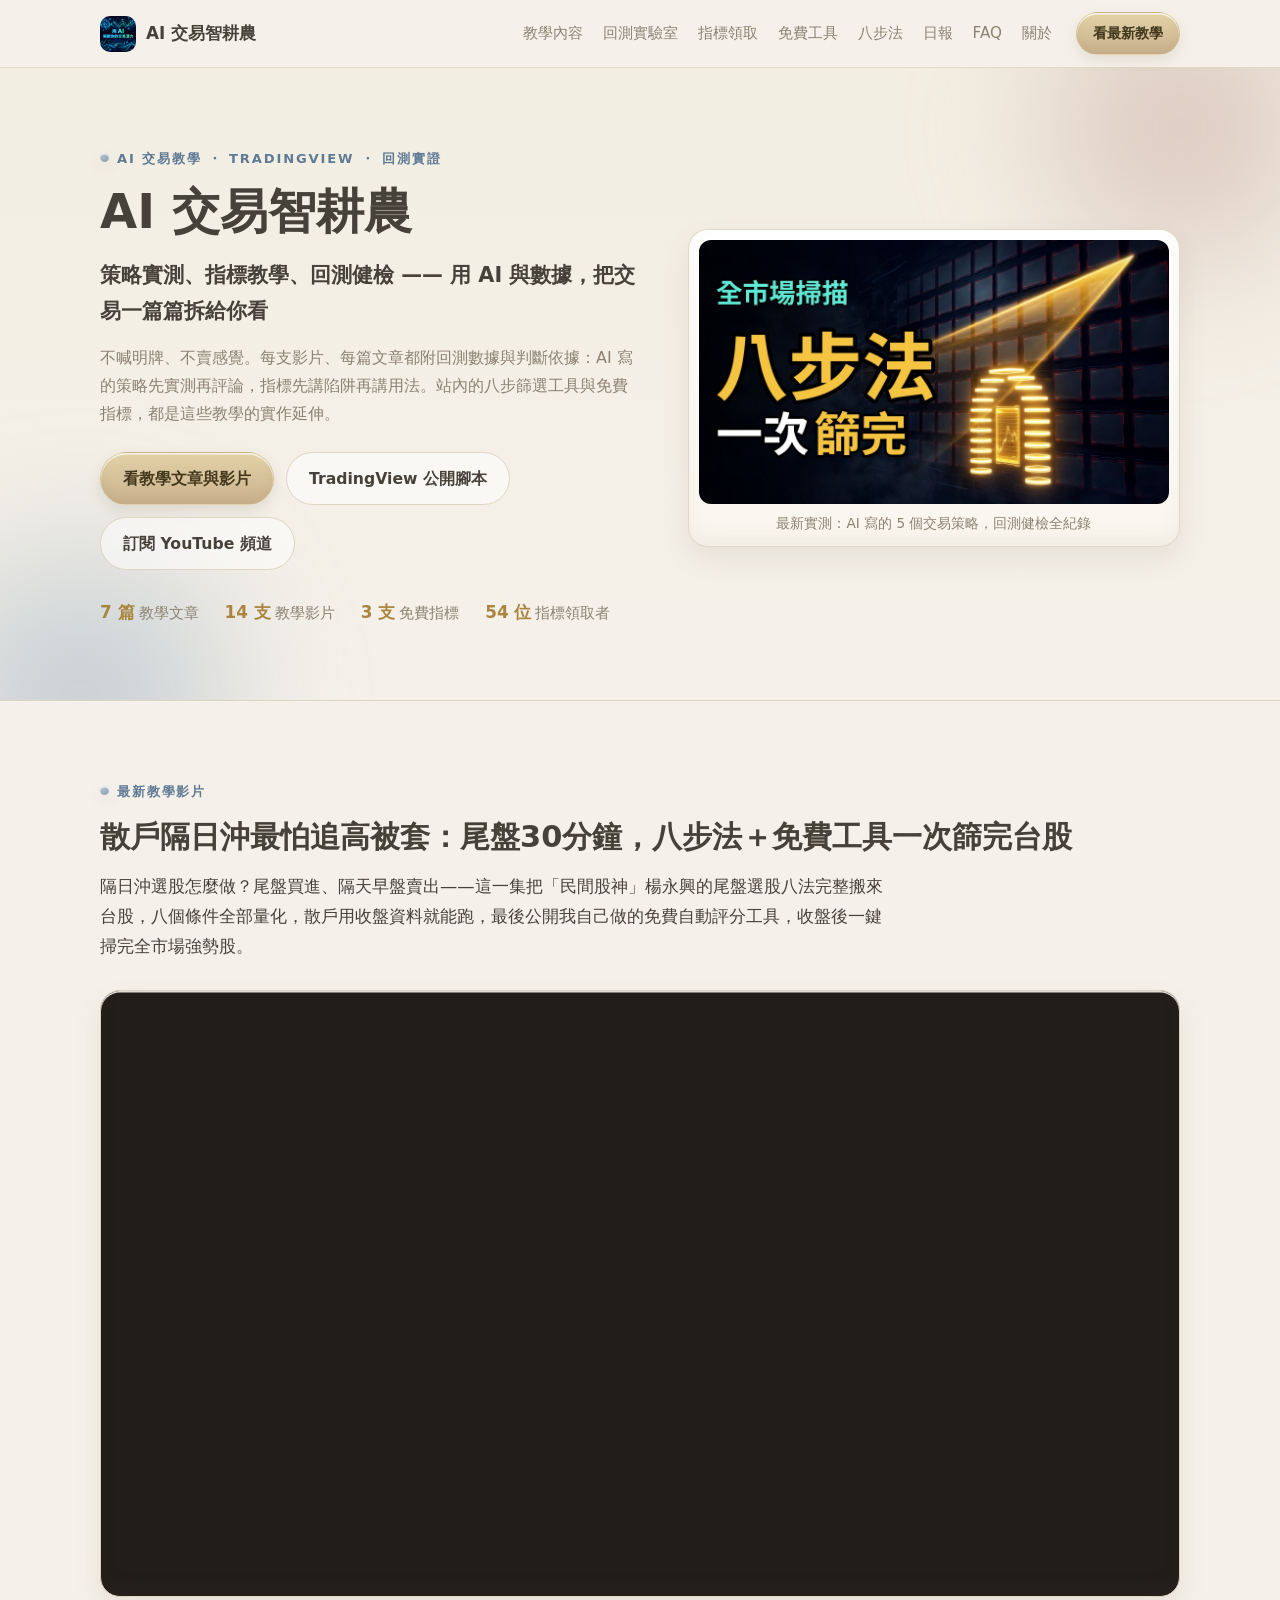
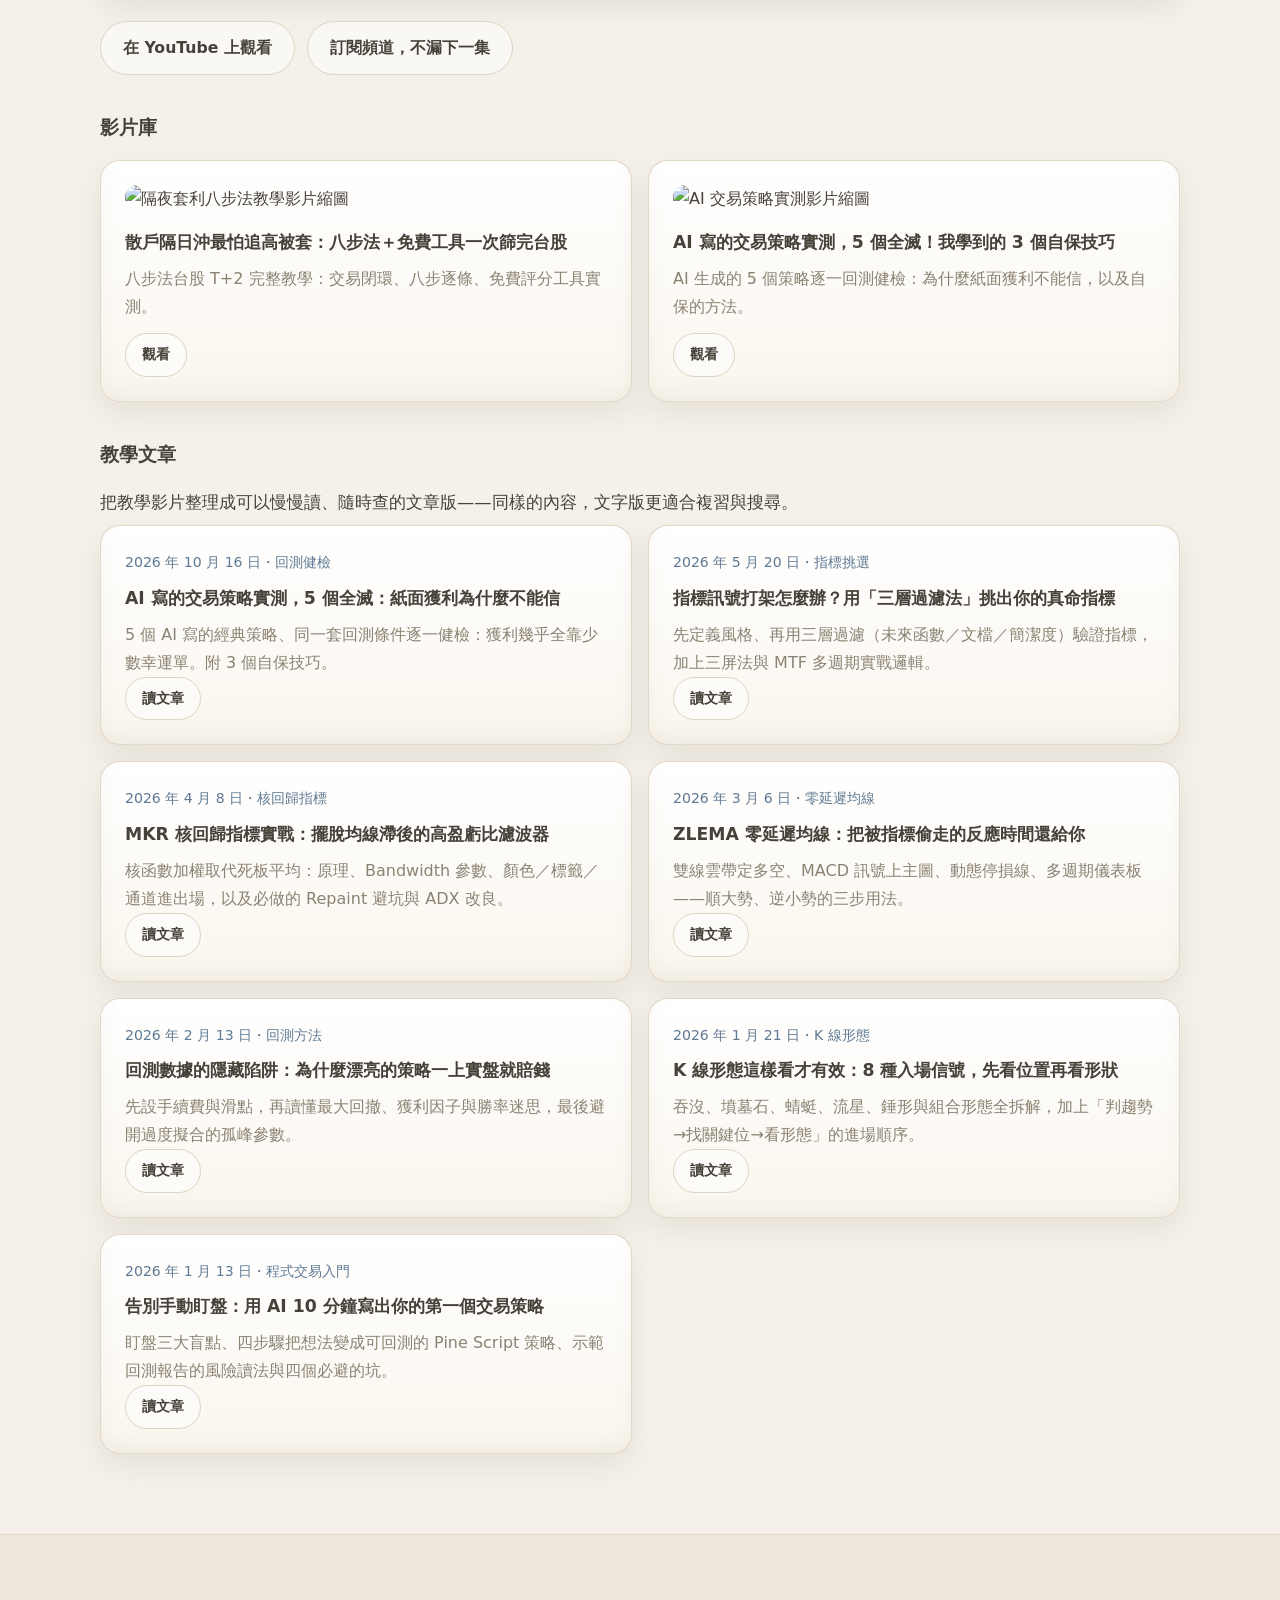
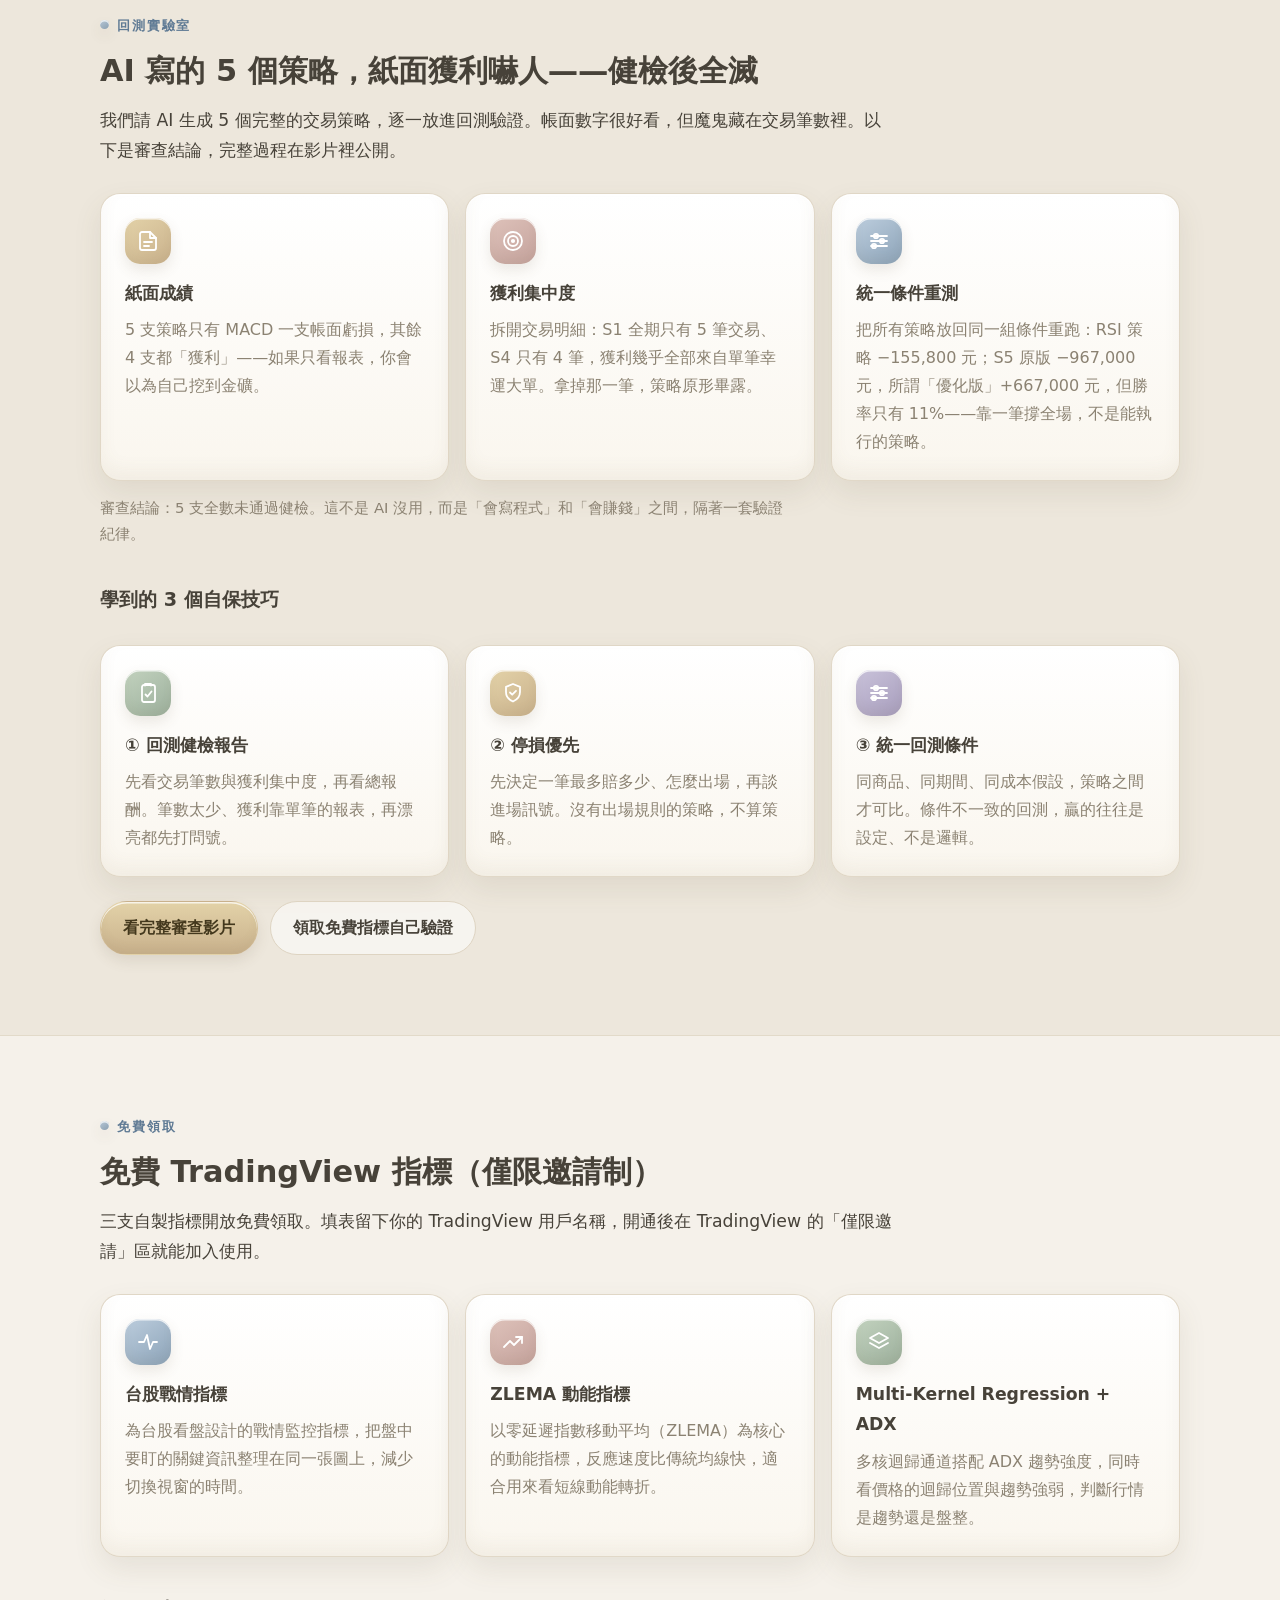
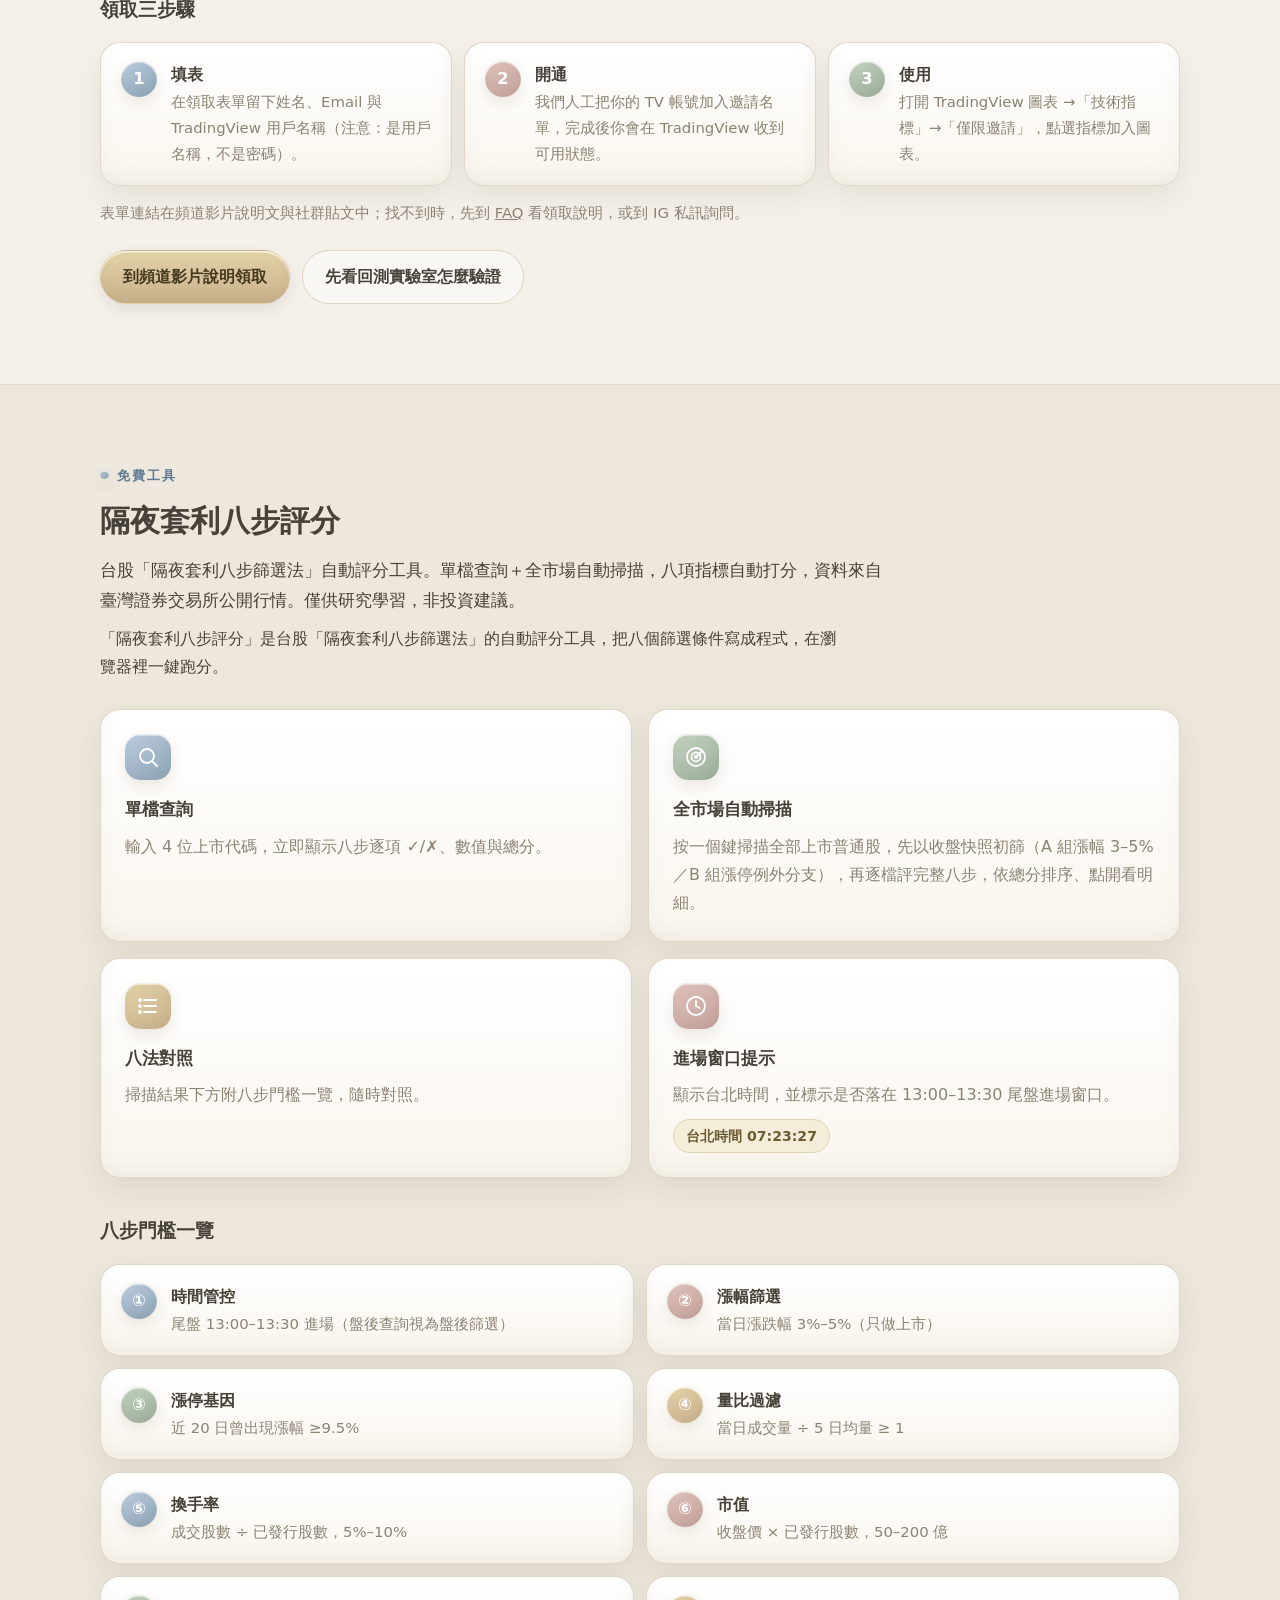
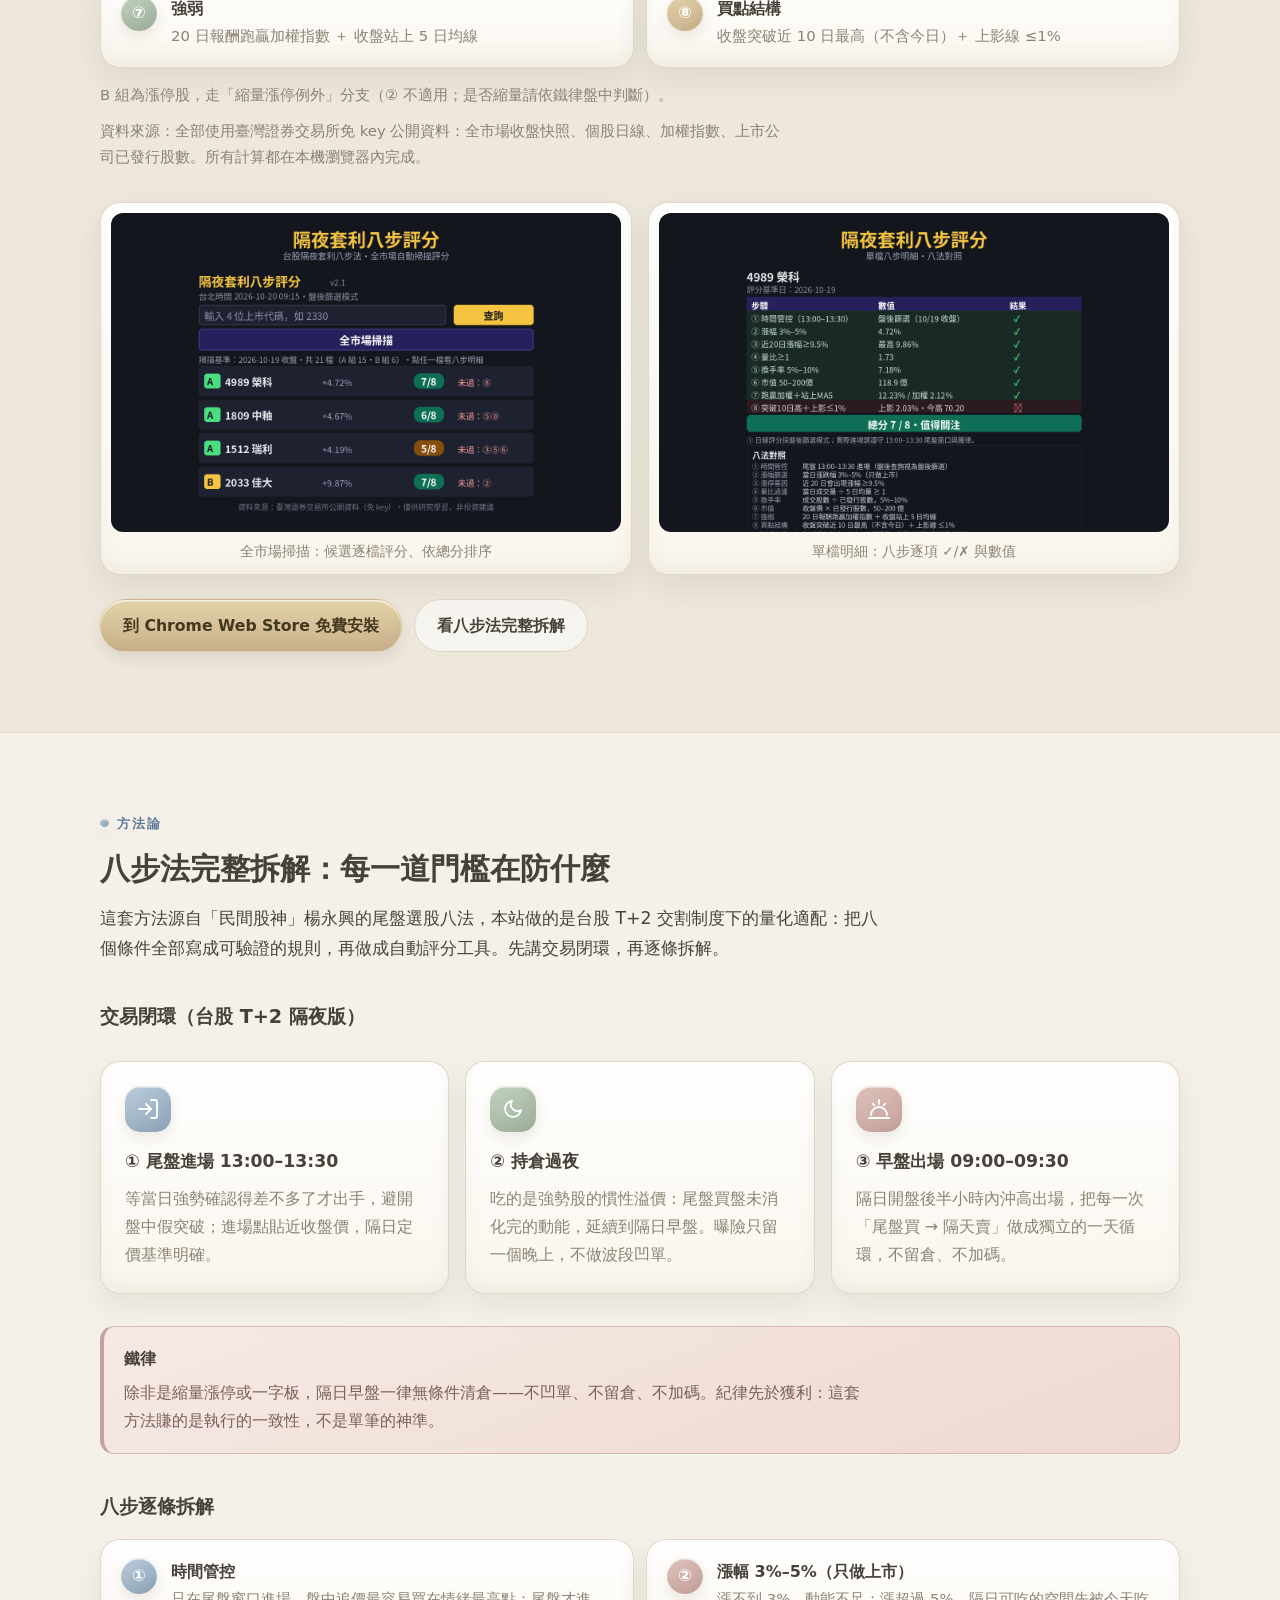
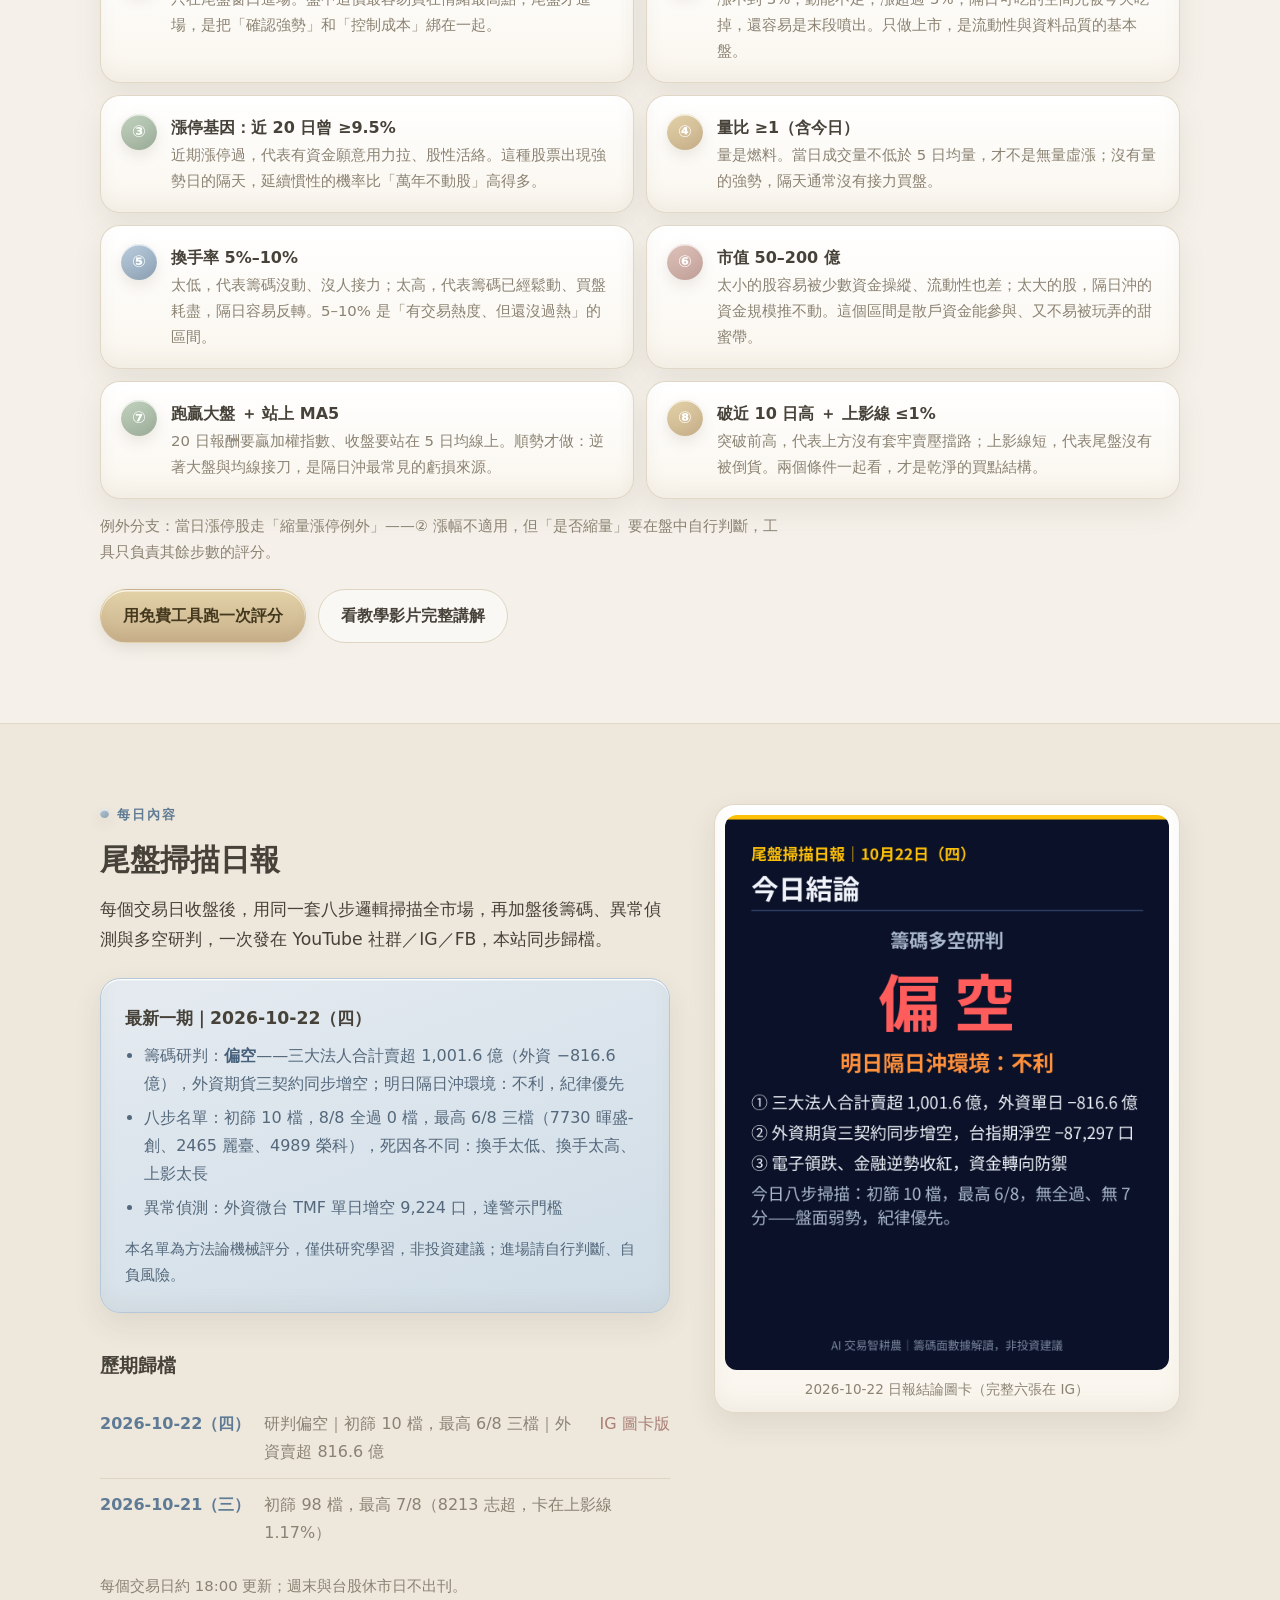
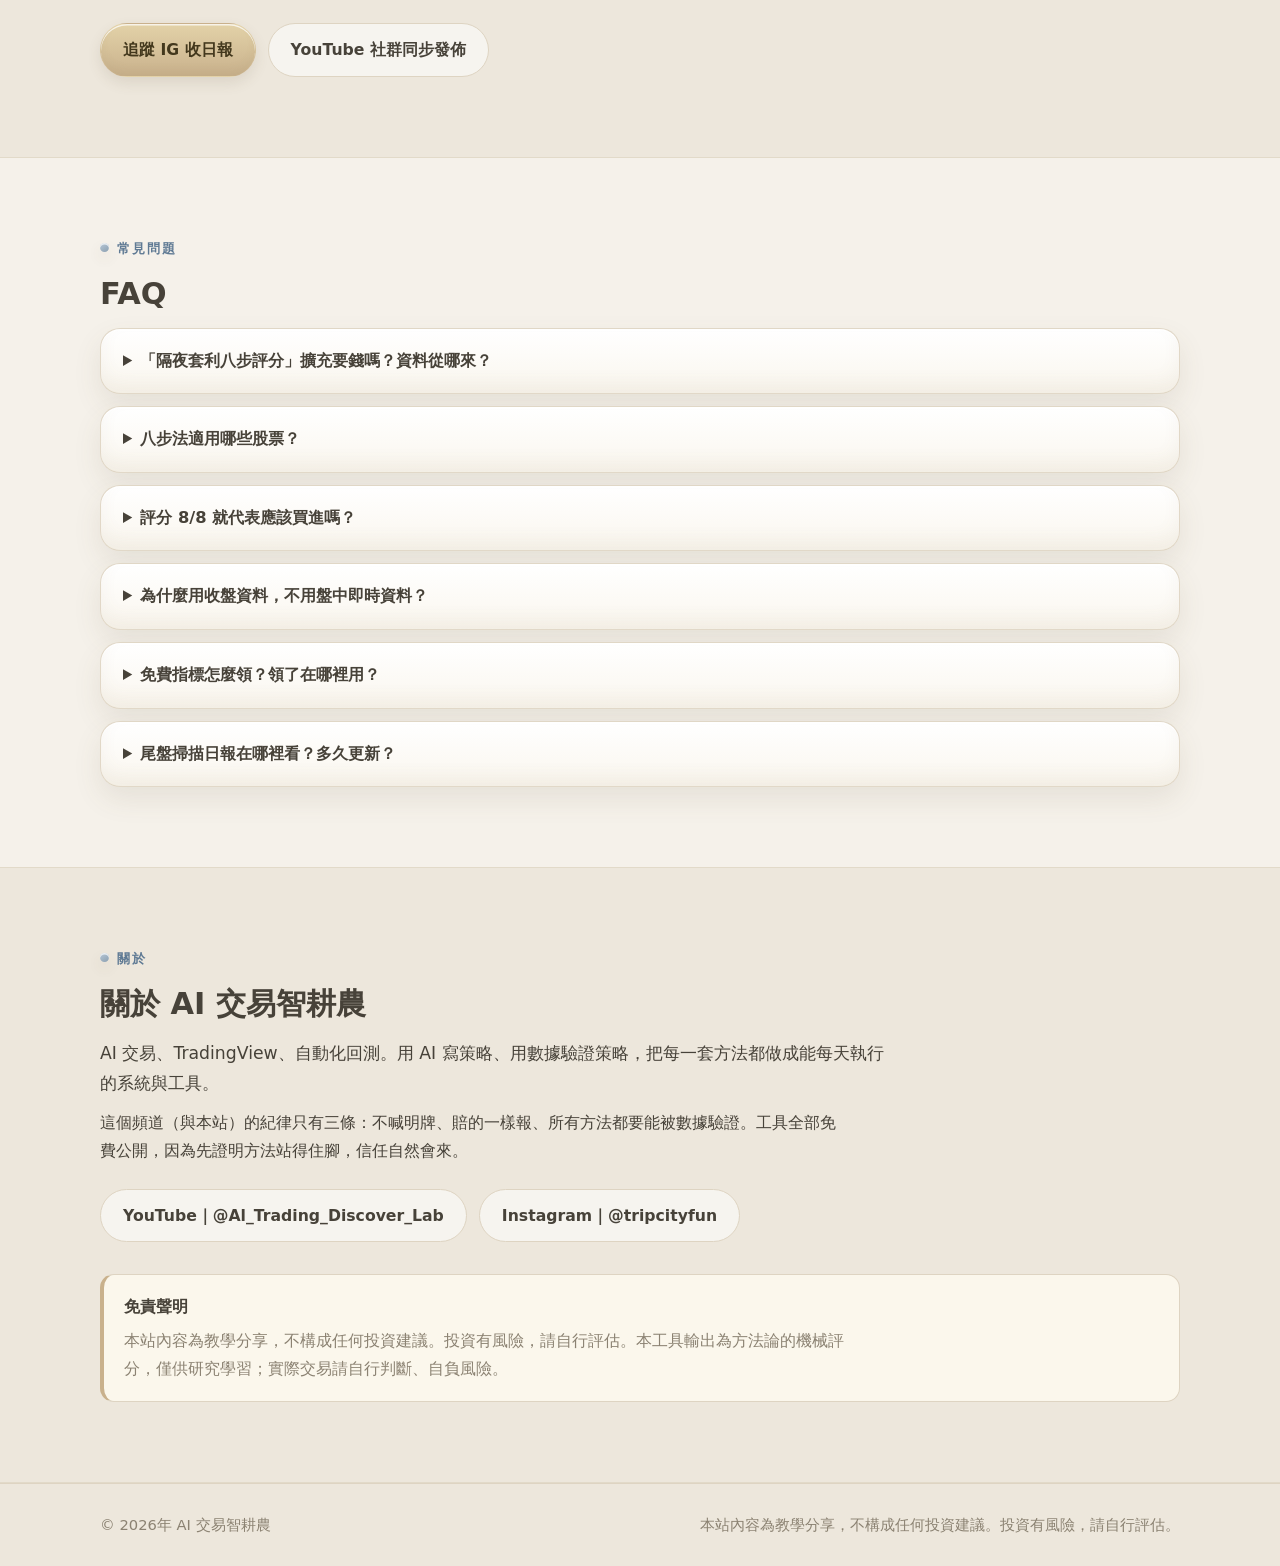
==== commit 76fb3190: "刪除指標段「已有 54 位使用者填表領取」字句" ====
--- a/index.html
+++ b/index.html
@@ -199,7 +199,7 @@
     <div class="wrap">
       <p class="eyebrow">免費領取</p>
       <h2>免費 TradingView 指標（僅限邀請制）</h2>
-      <p class="lead">三支自製指標開放免費領取，已有 54 位使用者填表領取。填表留下你的 TradingView 用戶名稱，開通後在 TradingView 的「僅限邀請」區就能加入使用。</p>
+      <p class="lead">三支自製指標開放免費領取。填表留下你的 TradingView 用戶名稱，開通後在 TradingView 的「僅限邀請」區就能加入使用。</p>
 
       <div class="feature-grid feature-grid-3">
         <article class="card">
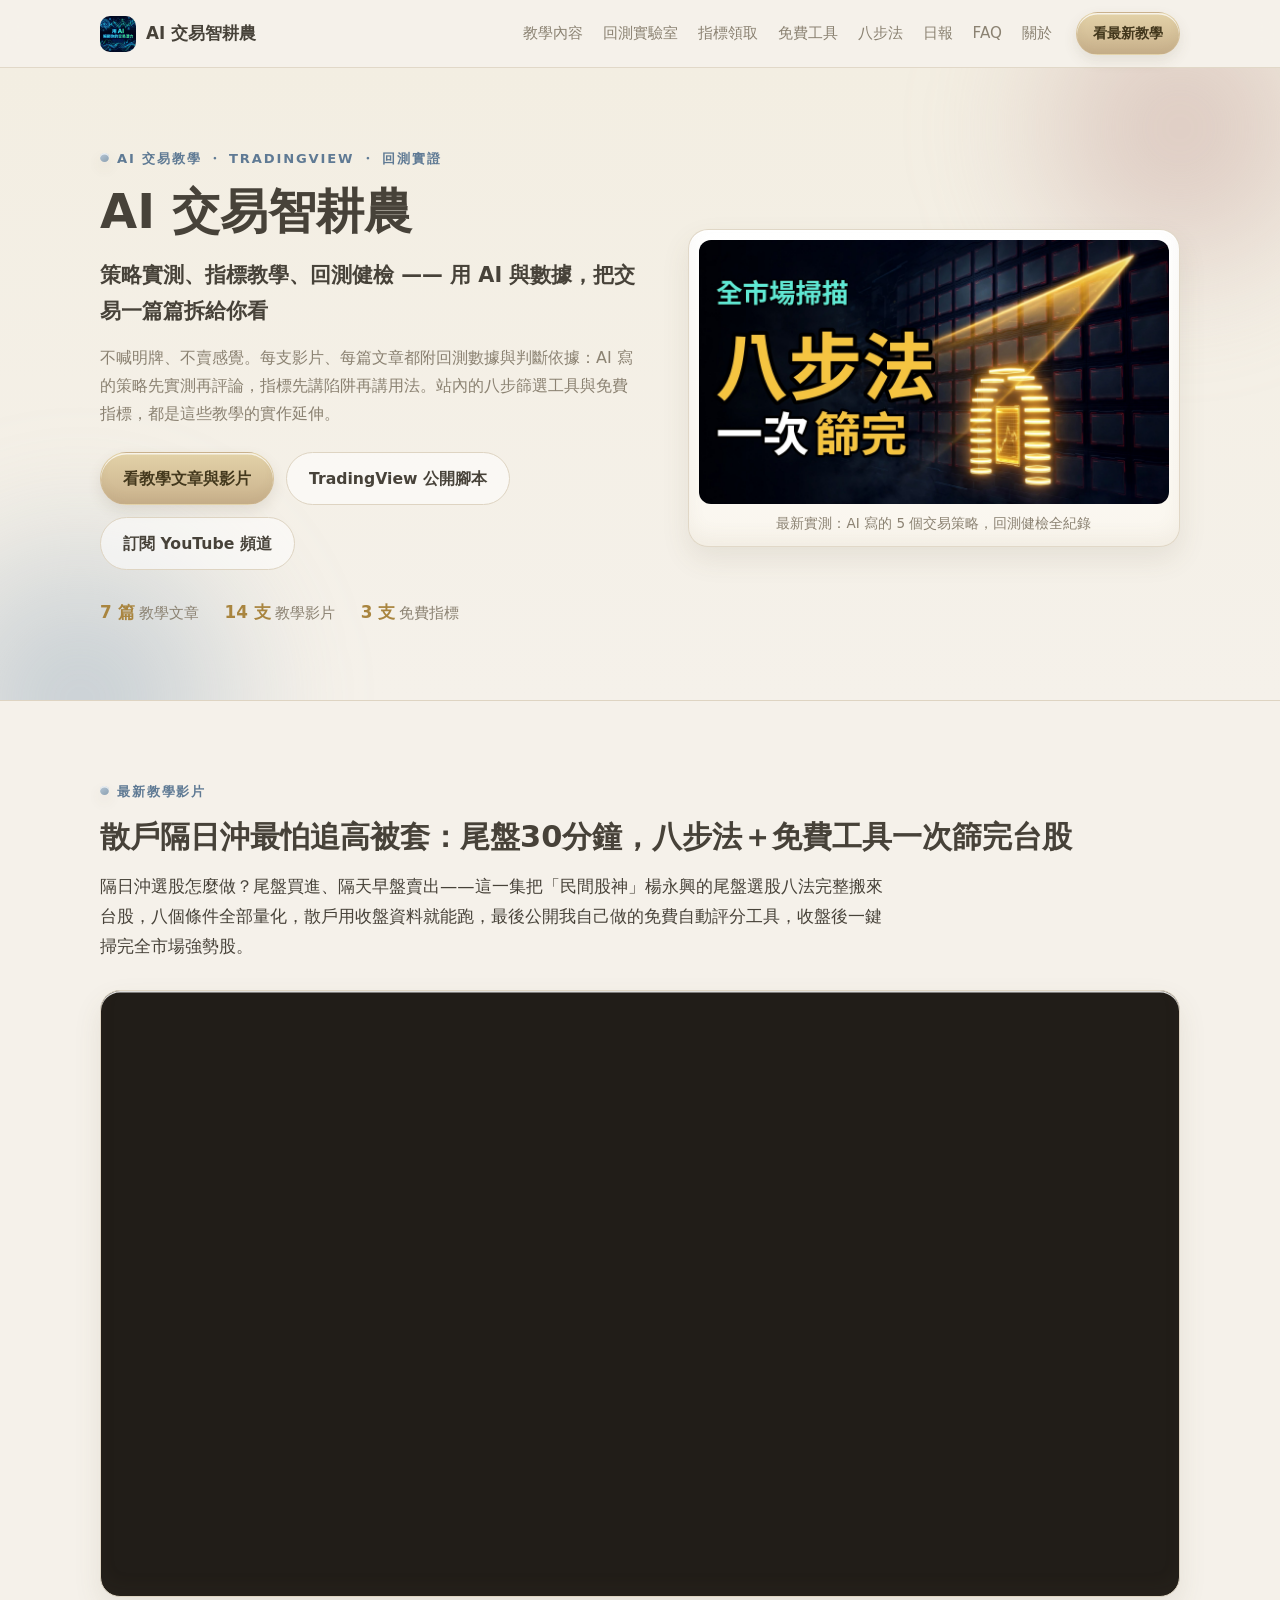
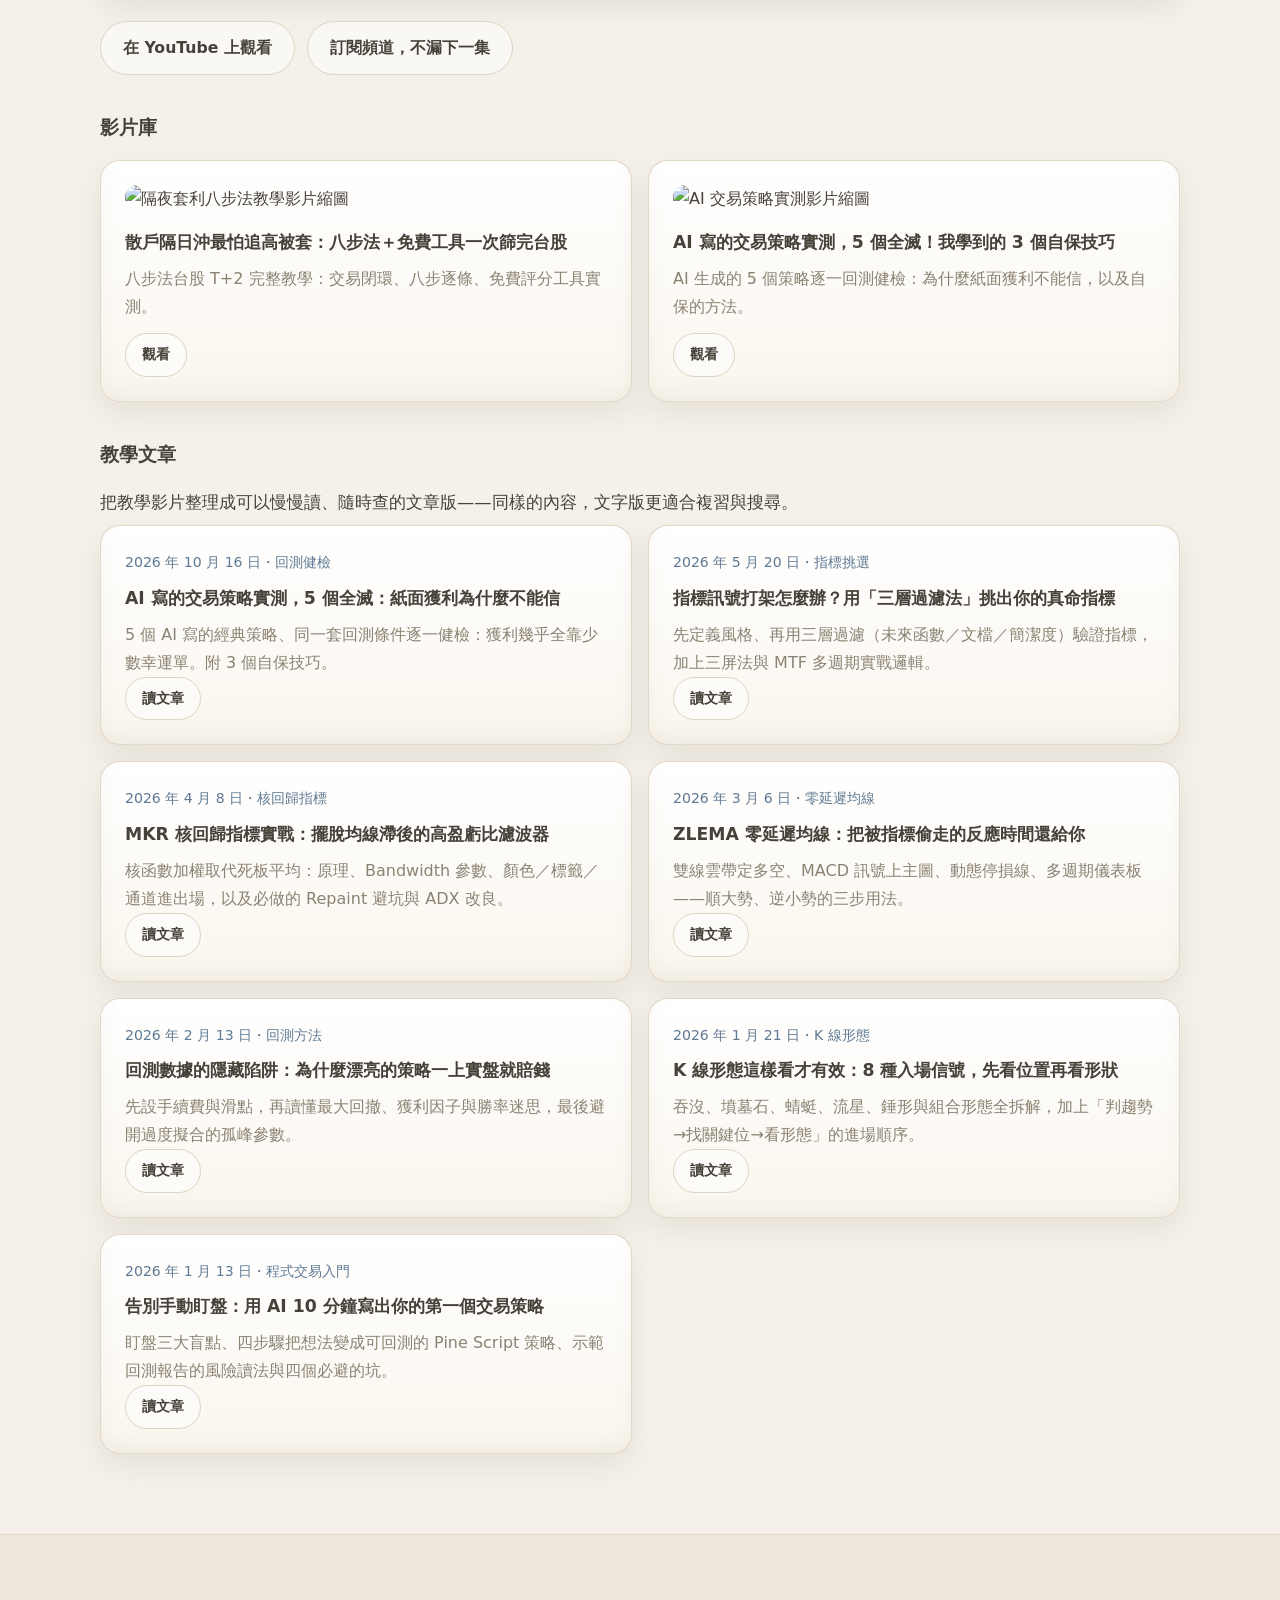
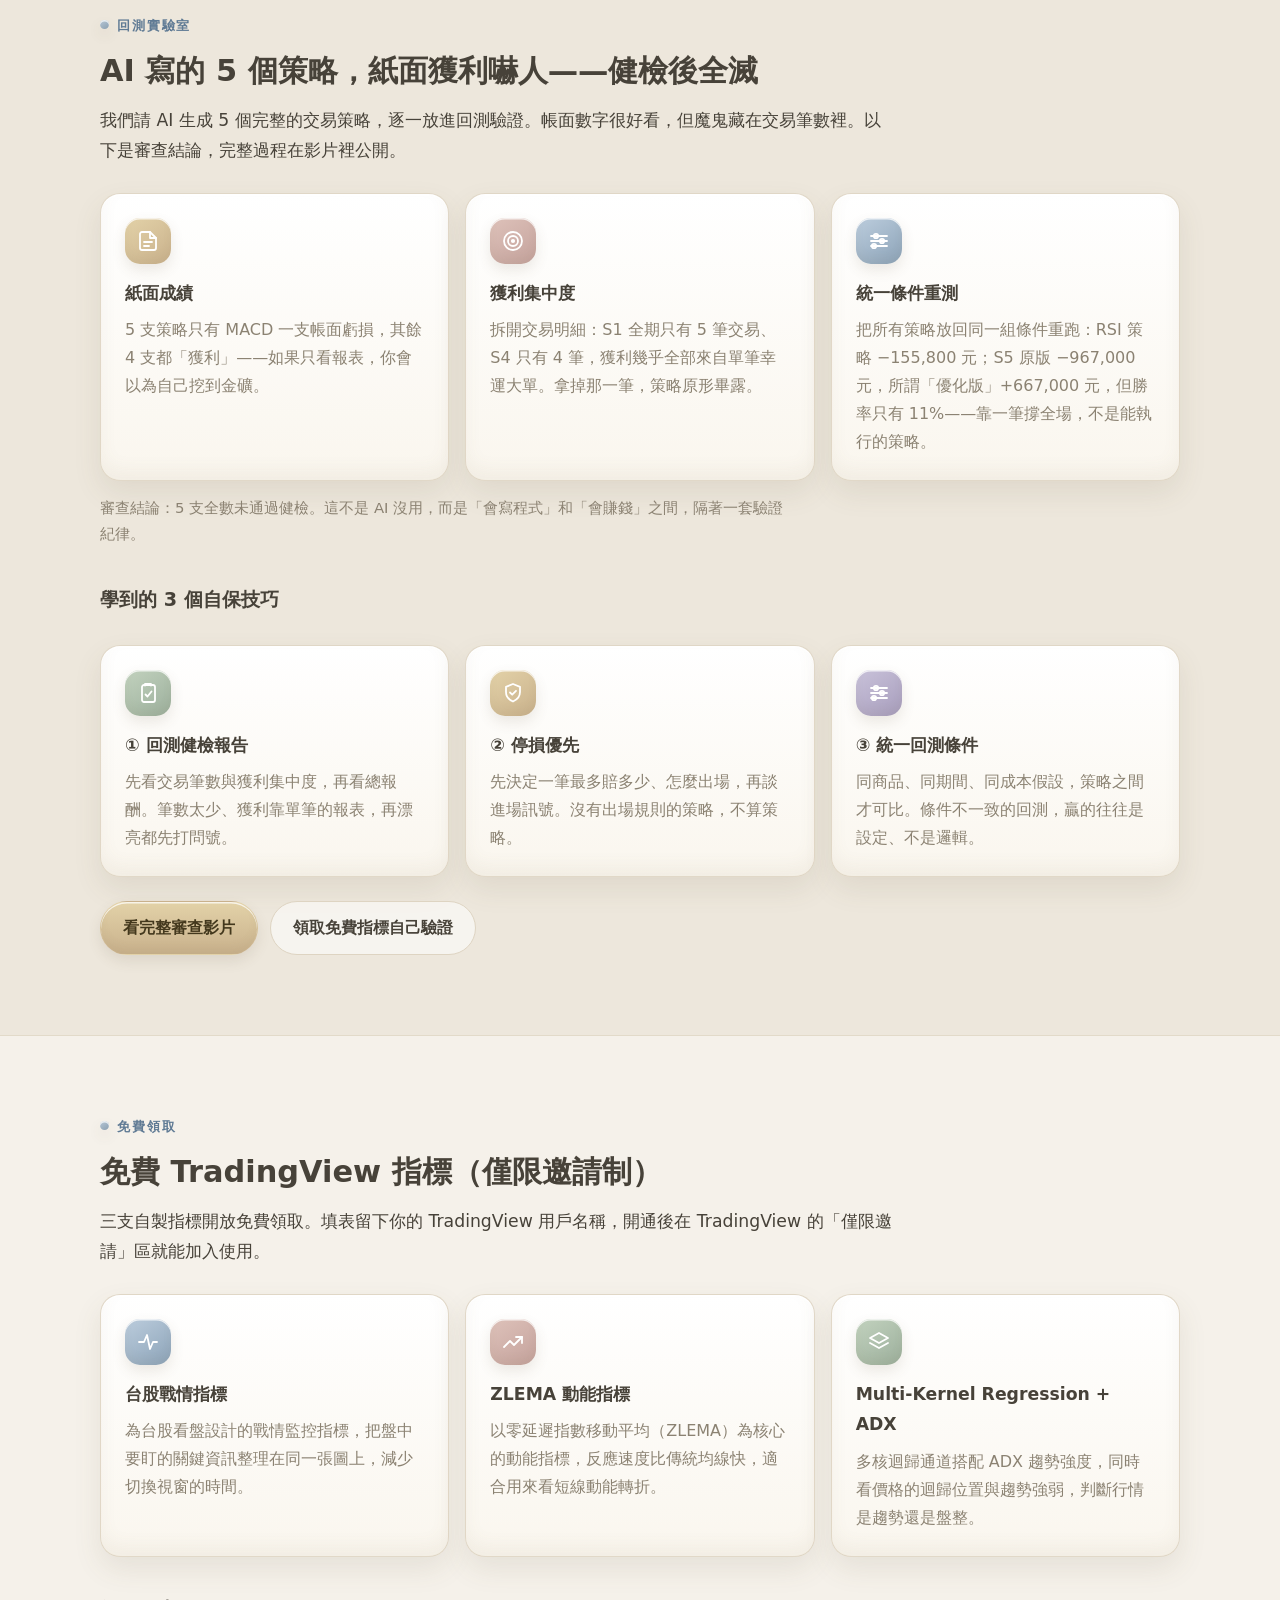
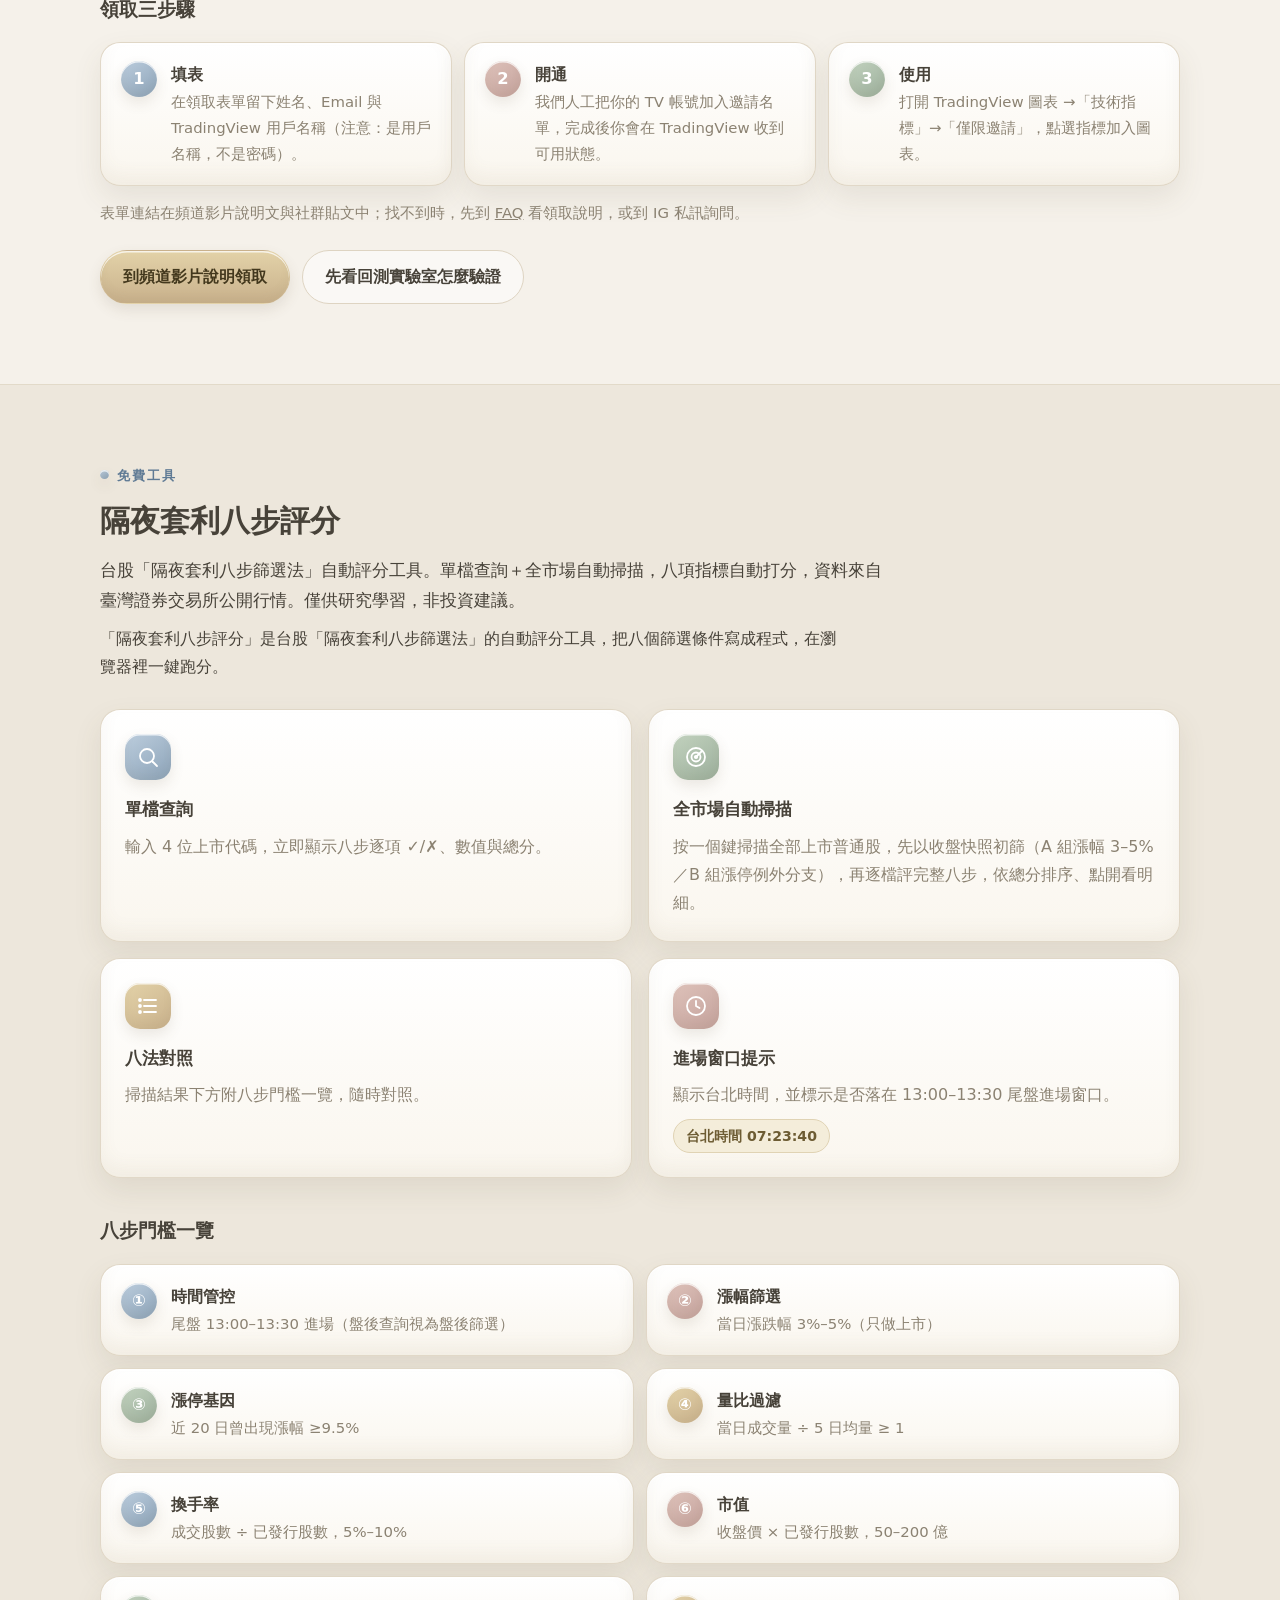
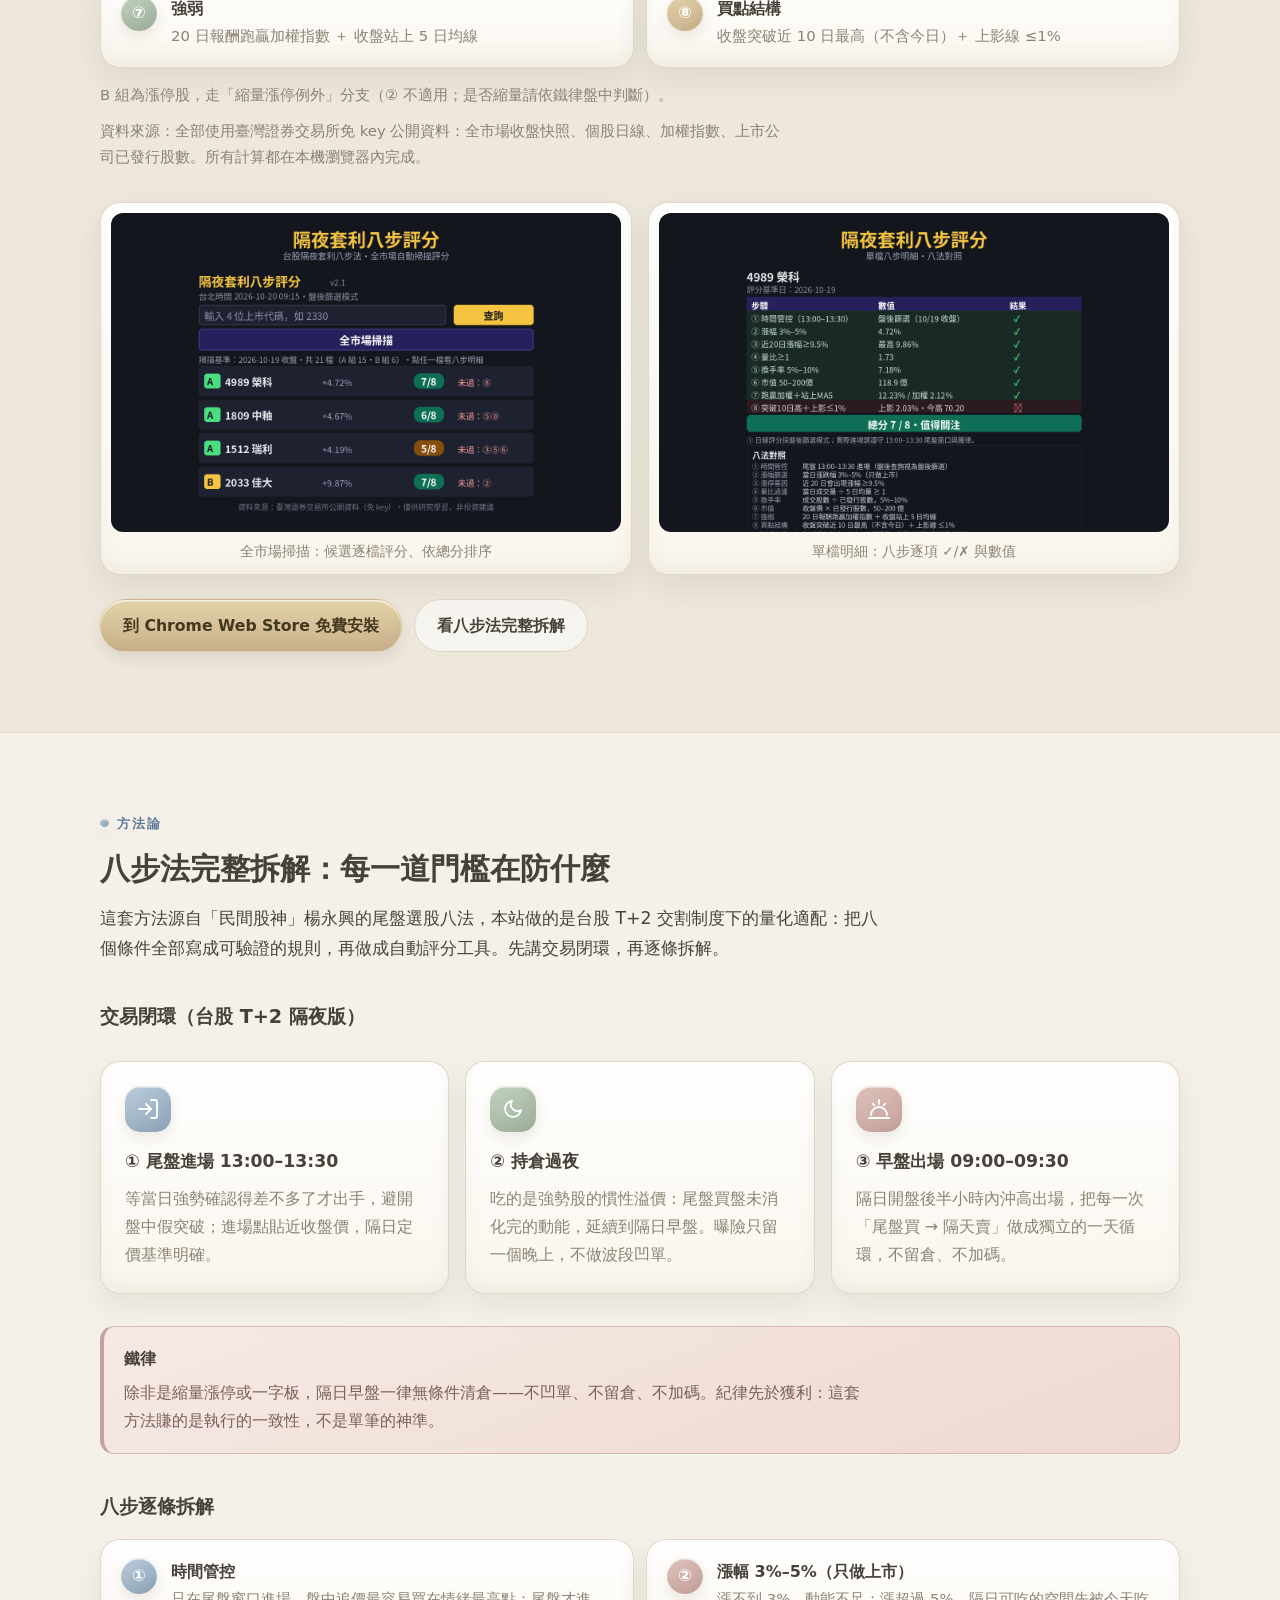
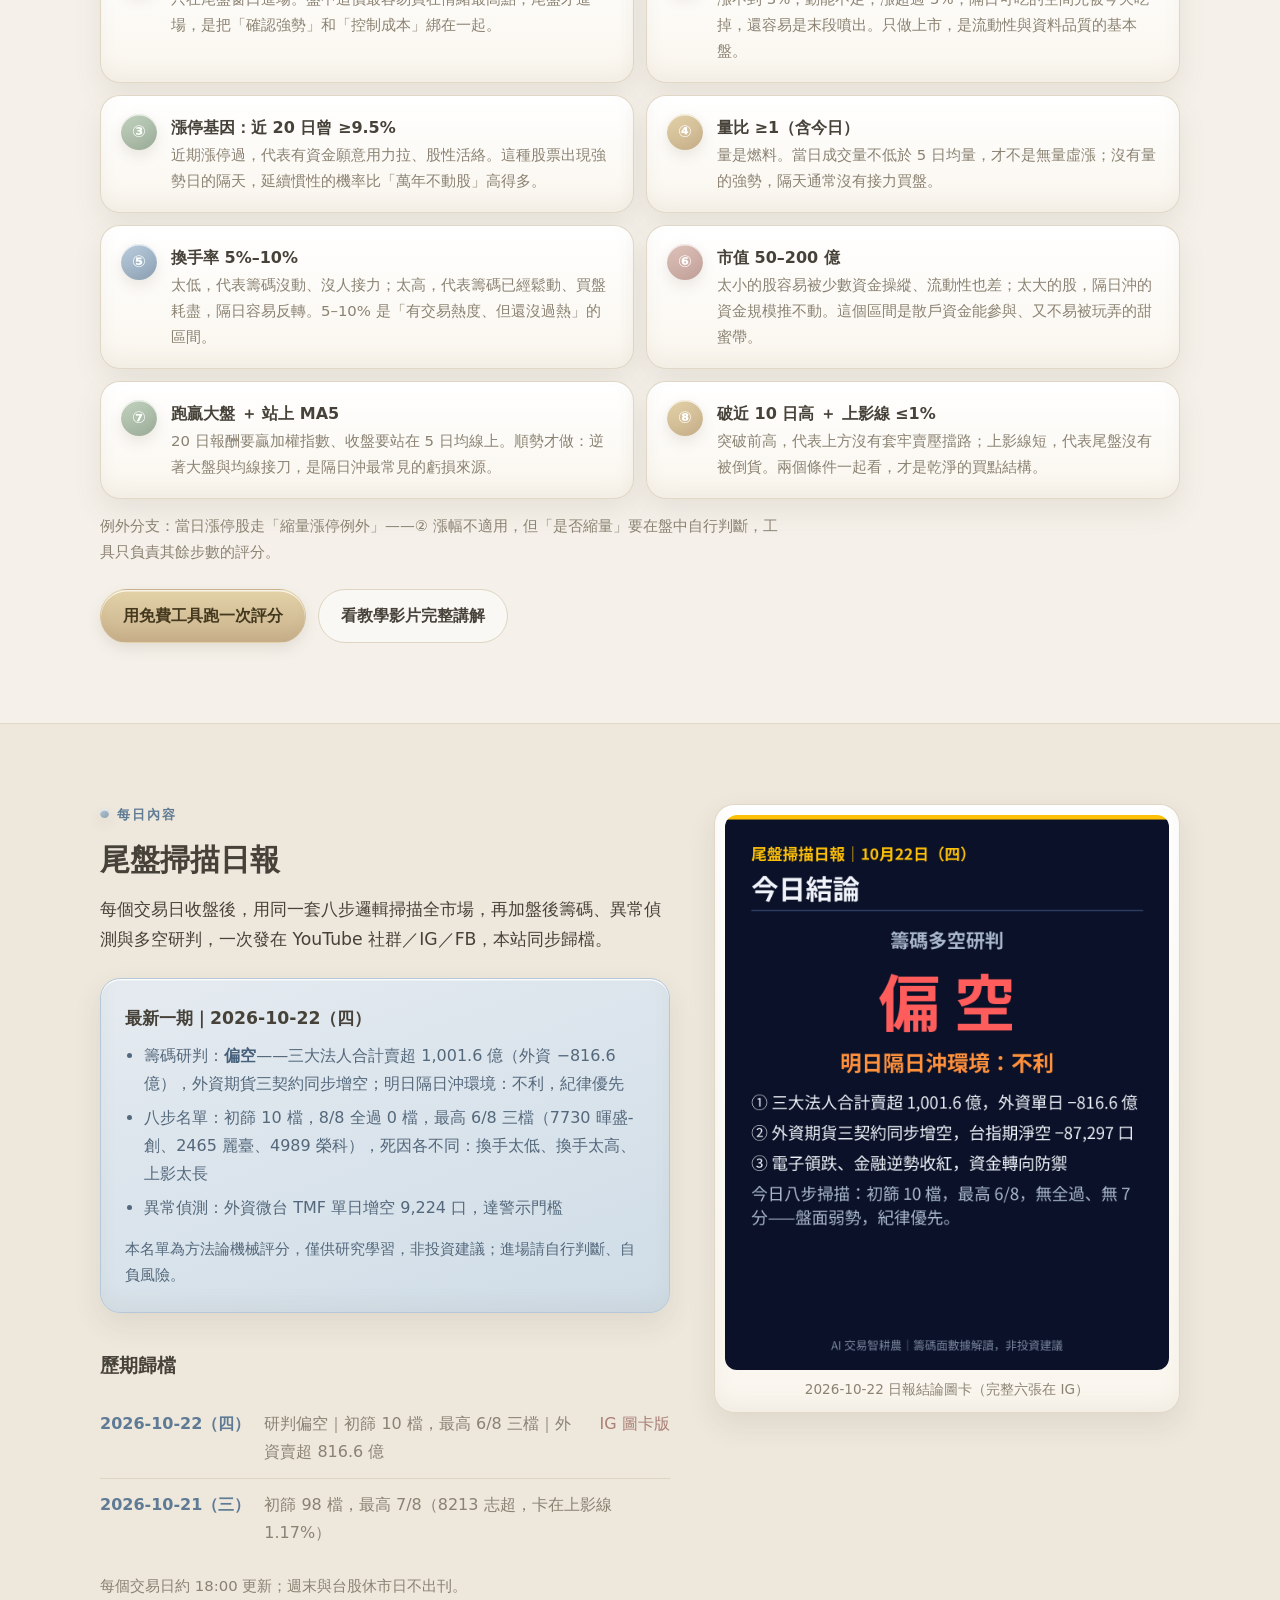
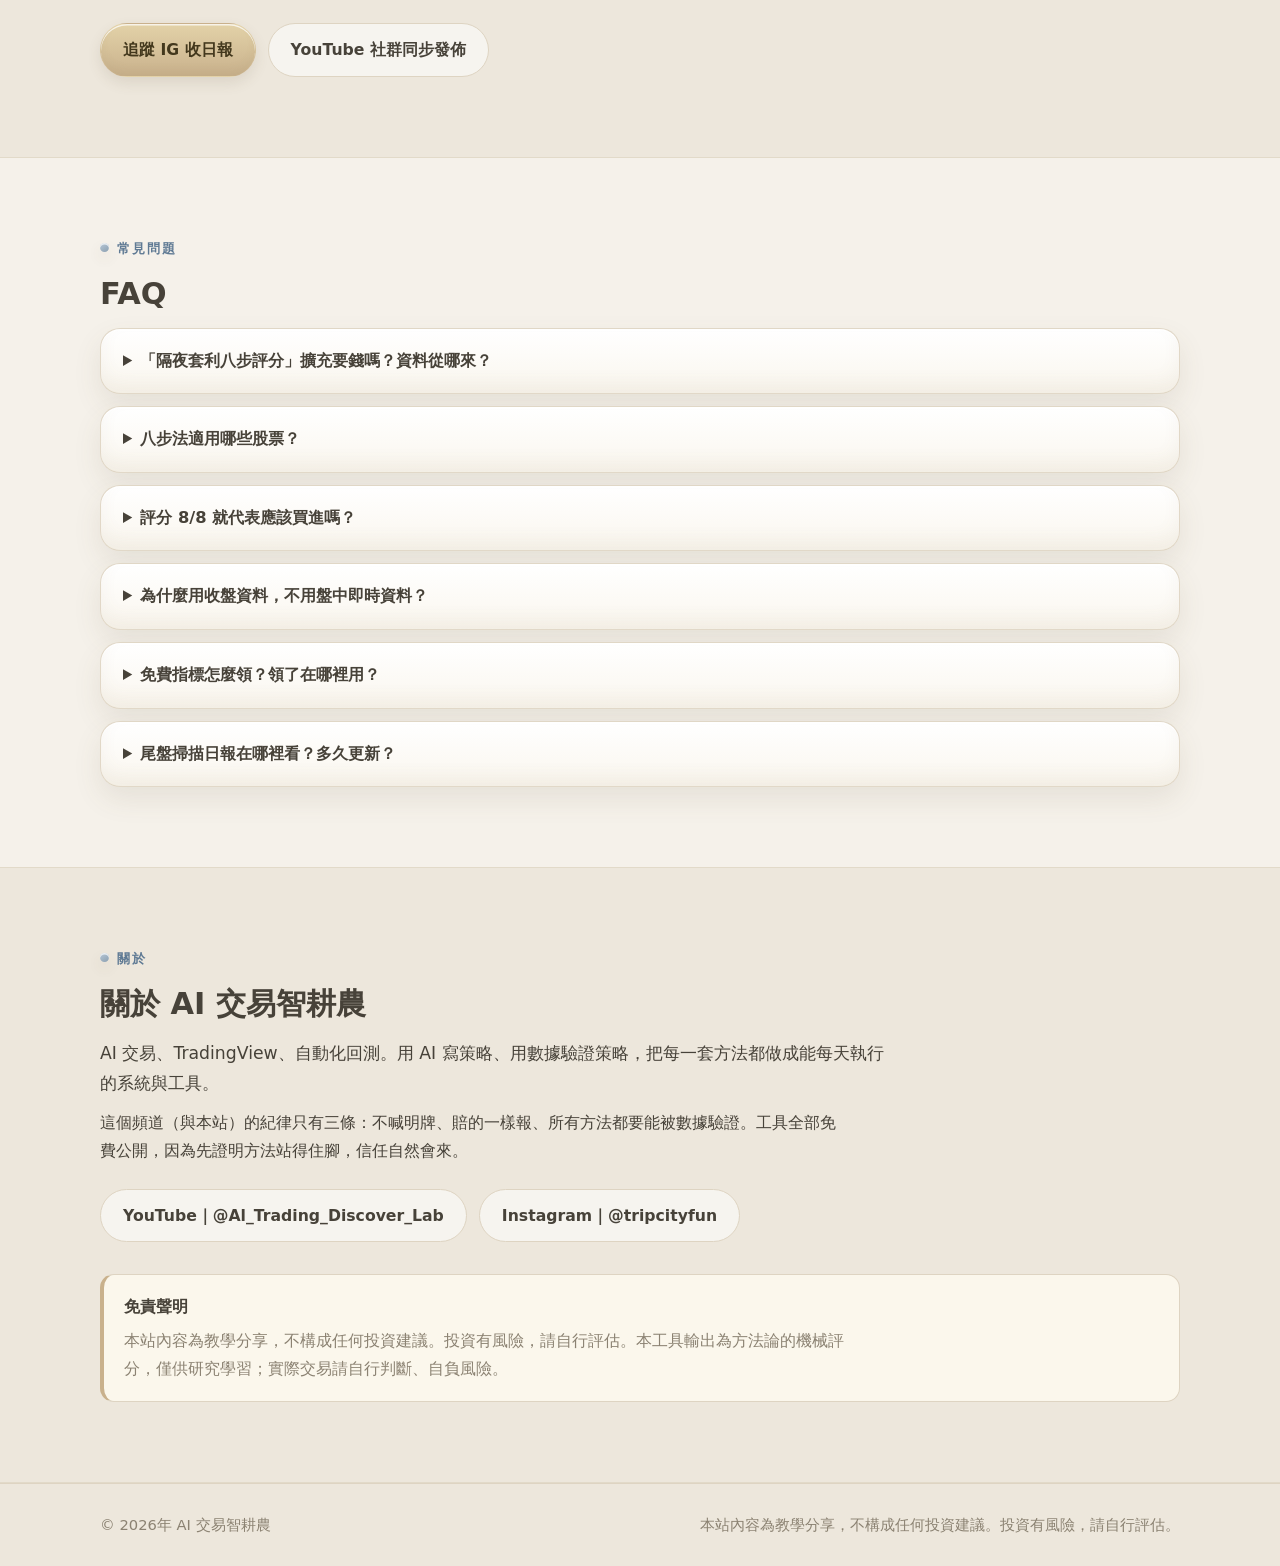
==== commit 8ad59fed: "Hero 數據列移除「54 位指標領取者」" ====
--- a/index.html
+++ b/index.html
@@ -53,7 +53,6 @@
           <li><strong>7 篇</strong>教學文章</li>
           <li><strong>14 支</strong>教學影片</li>
           <li><strong>3 支</strong>免費指標</li>
-          <li><strong>54 位</strong>指標領取者</li>
         </ul>
       </div>
       <figure class="hero-media">
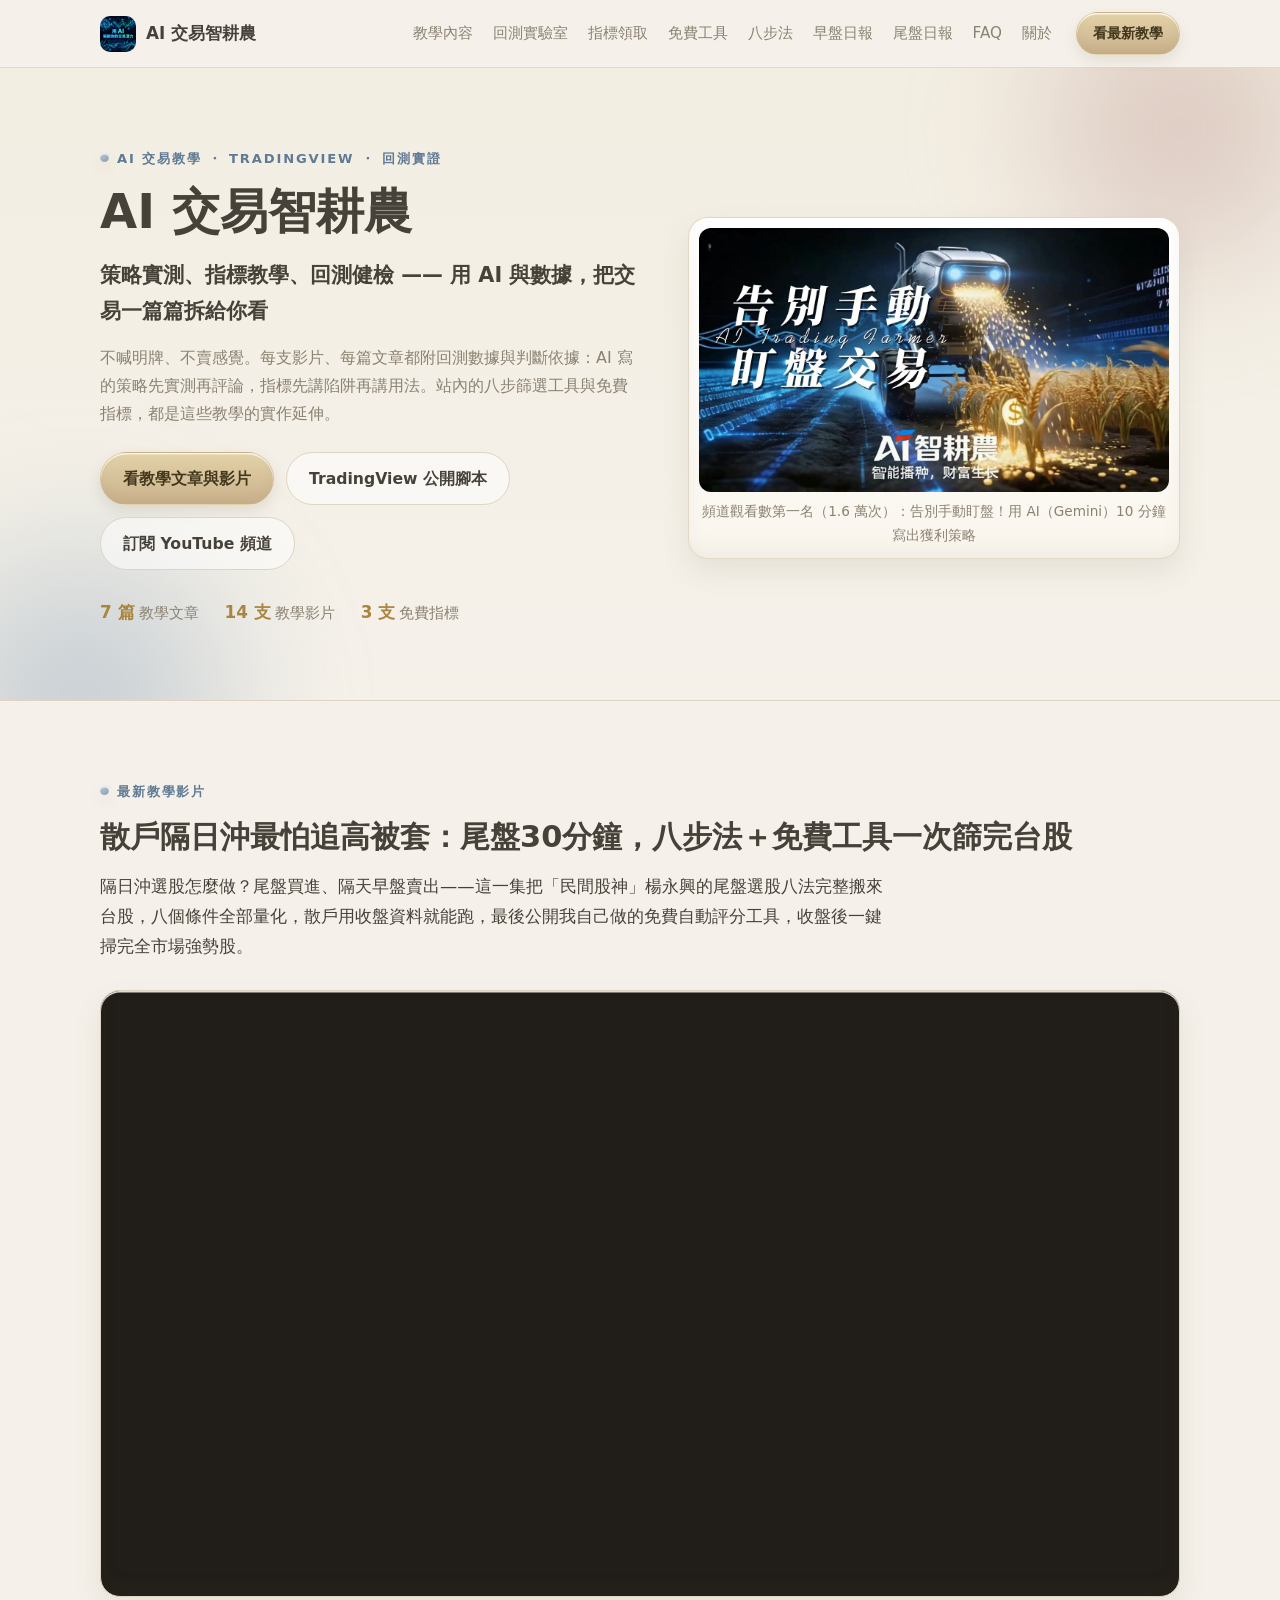
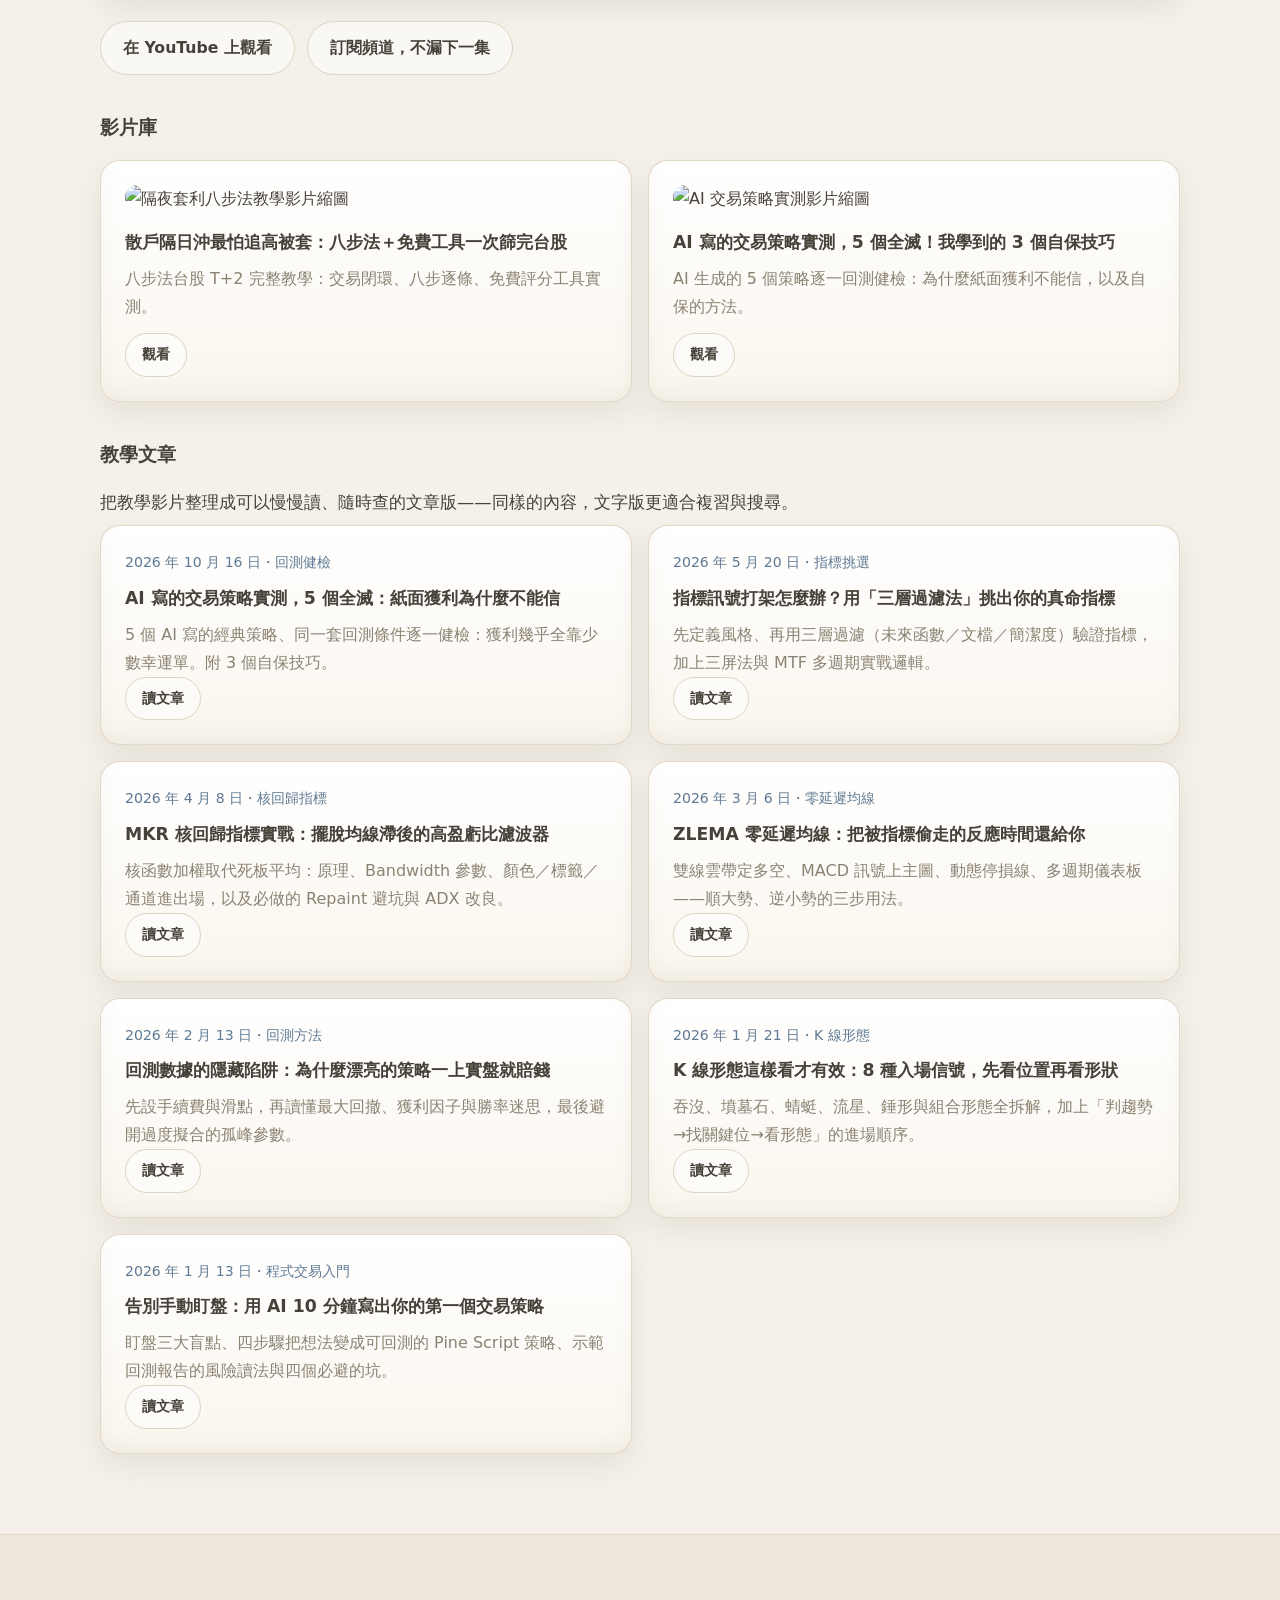
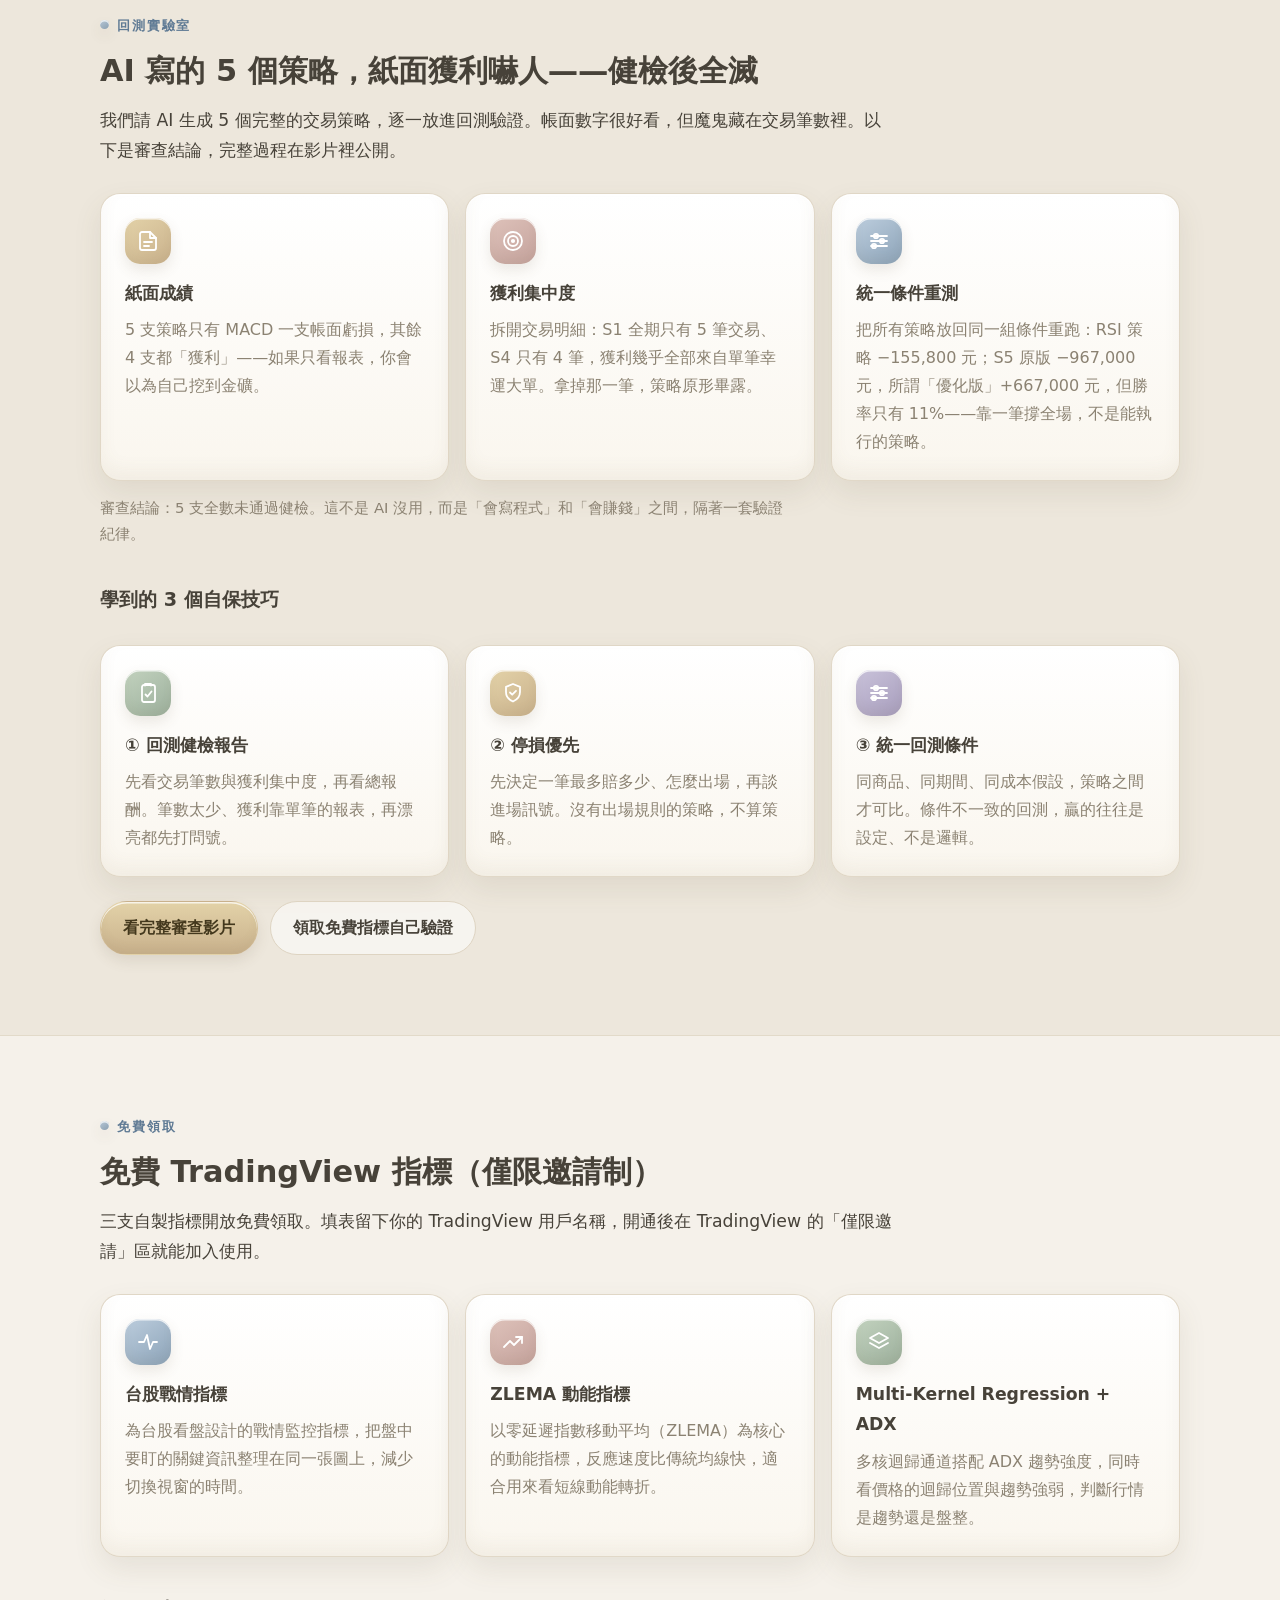
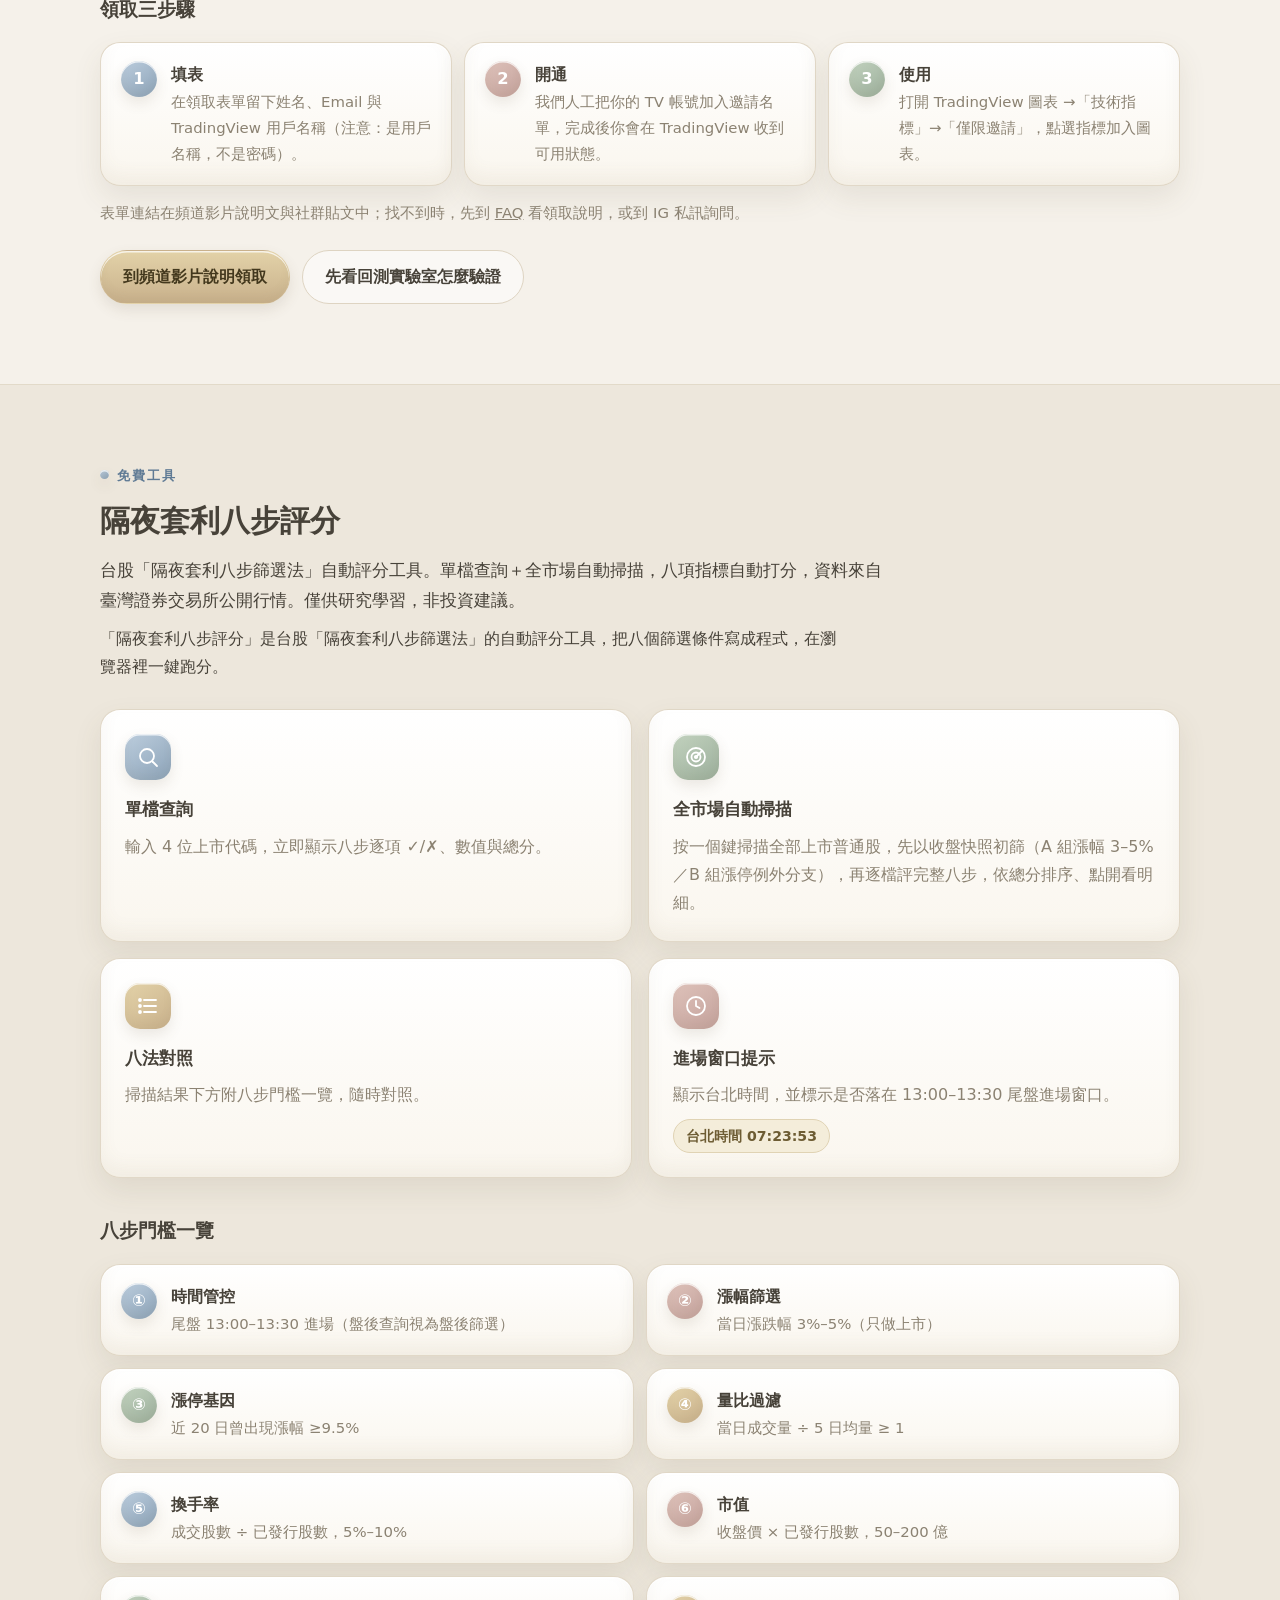
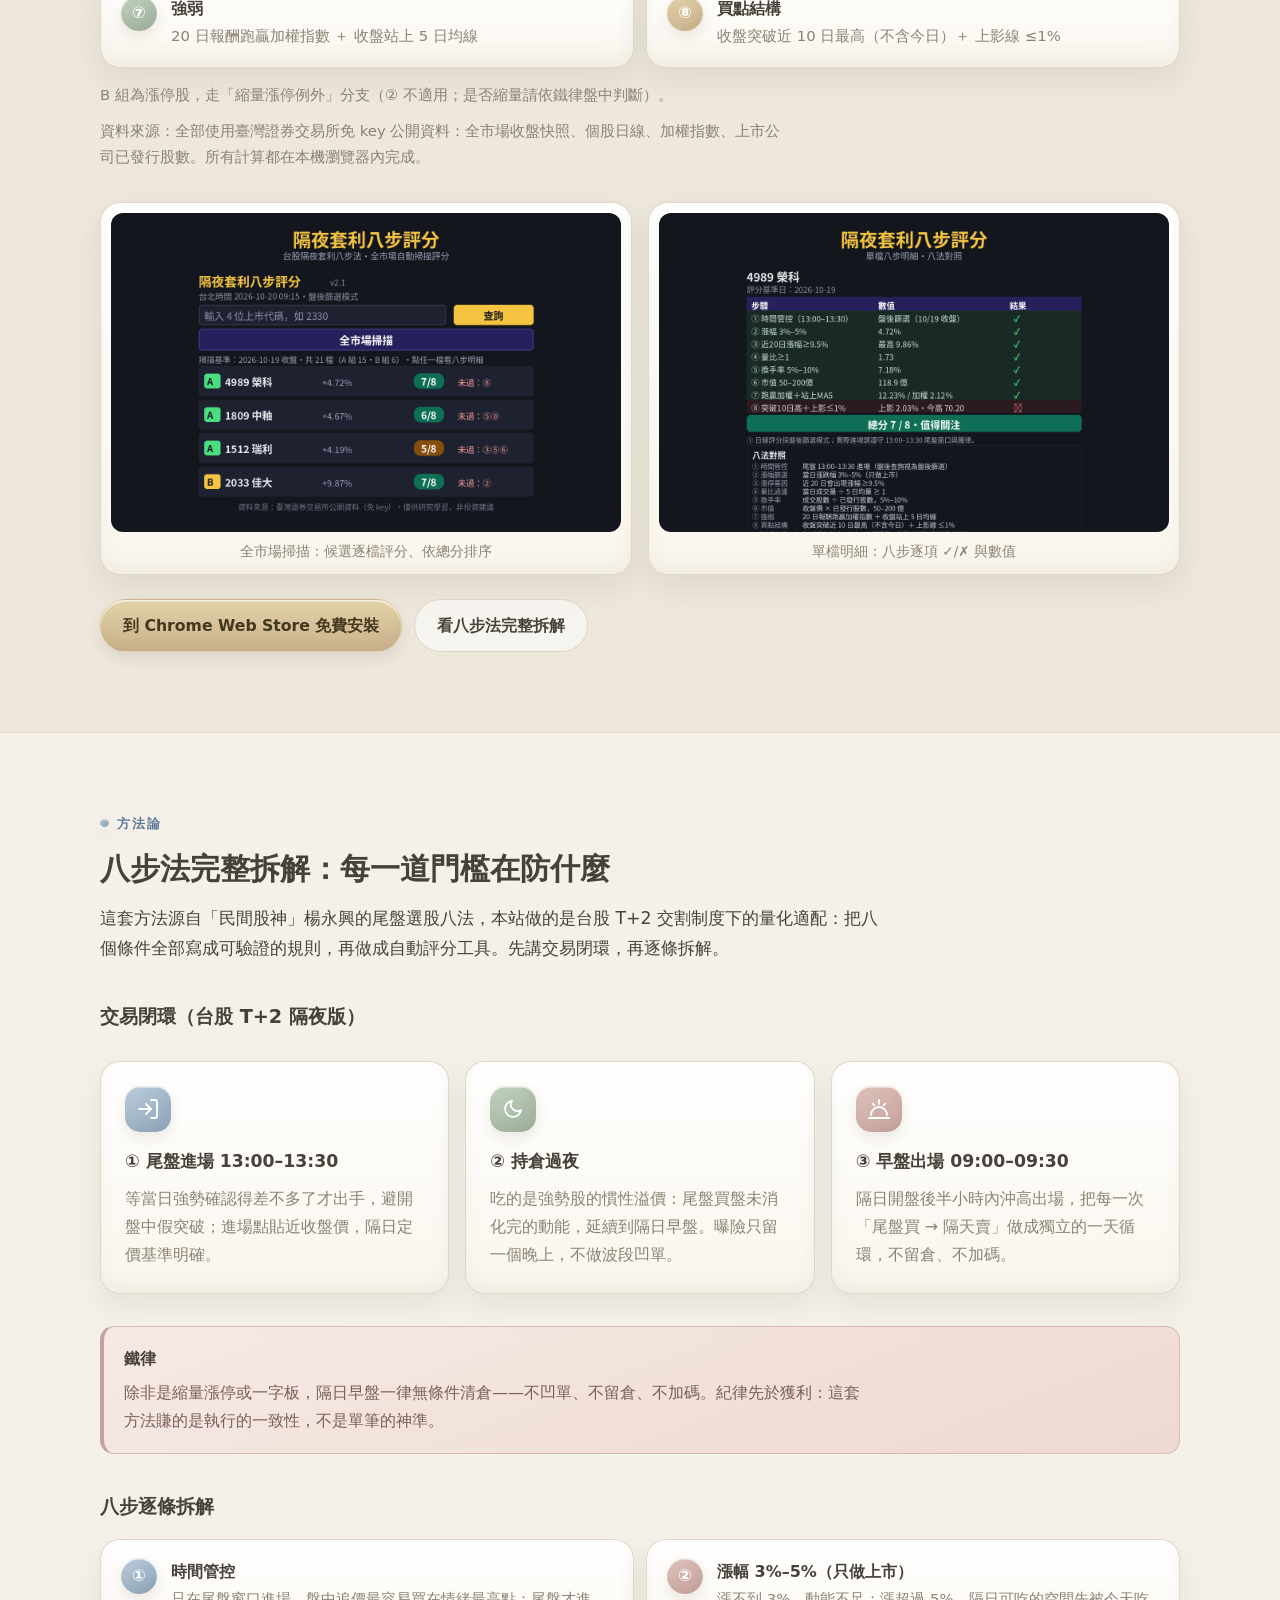
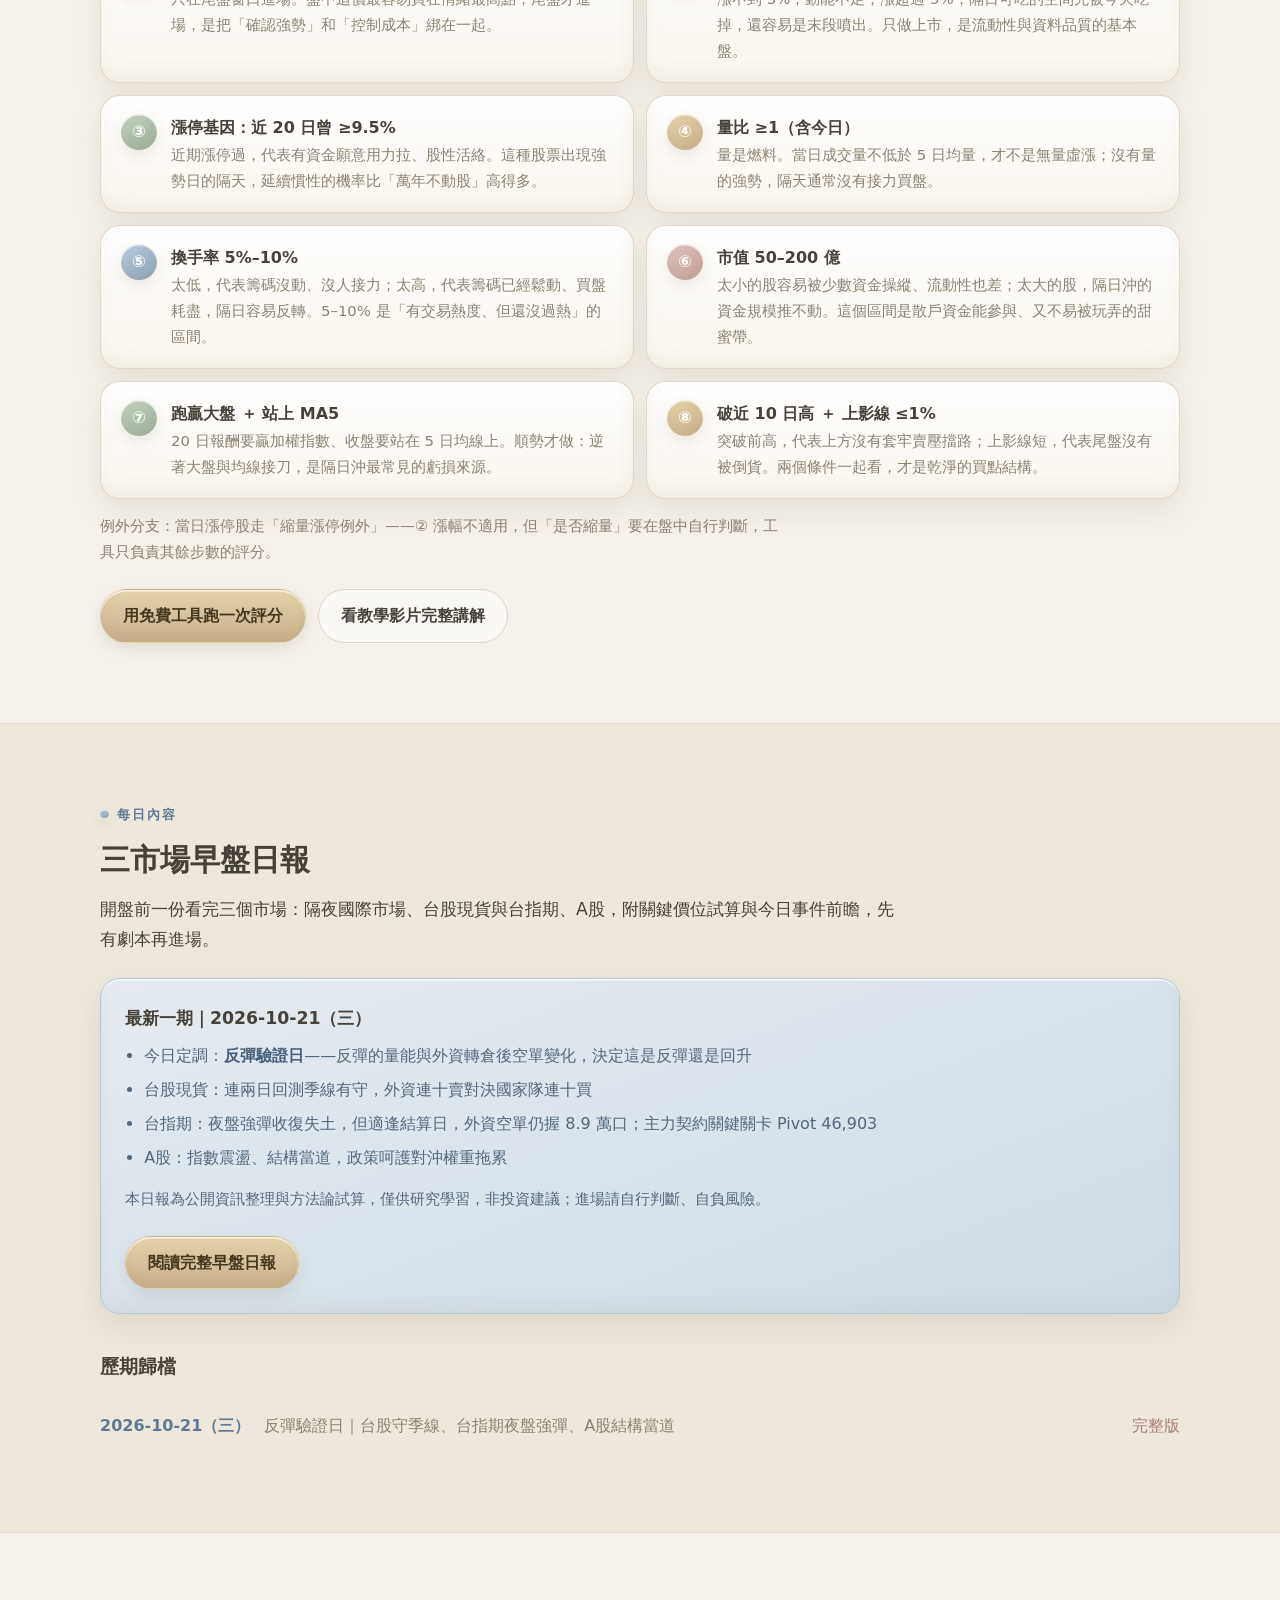
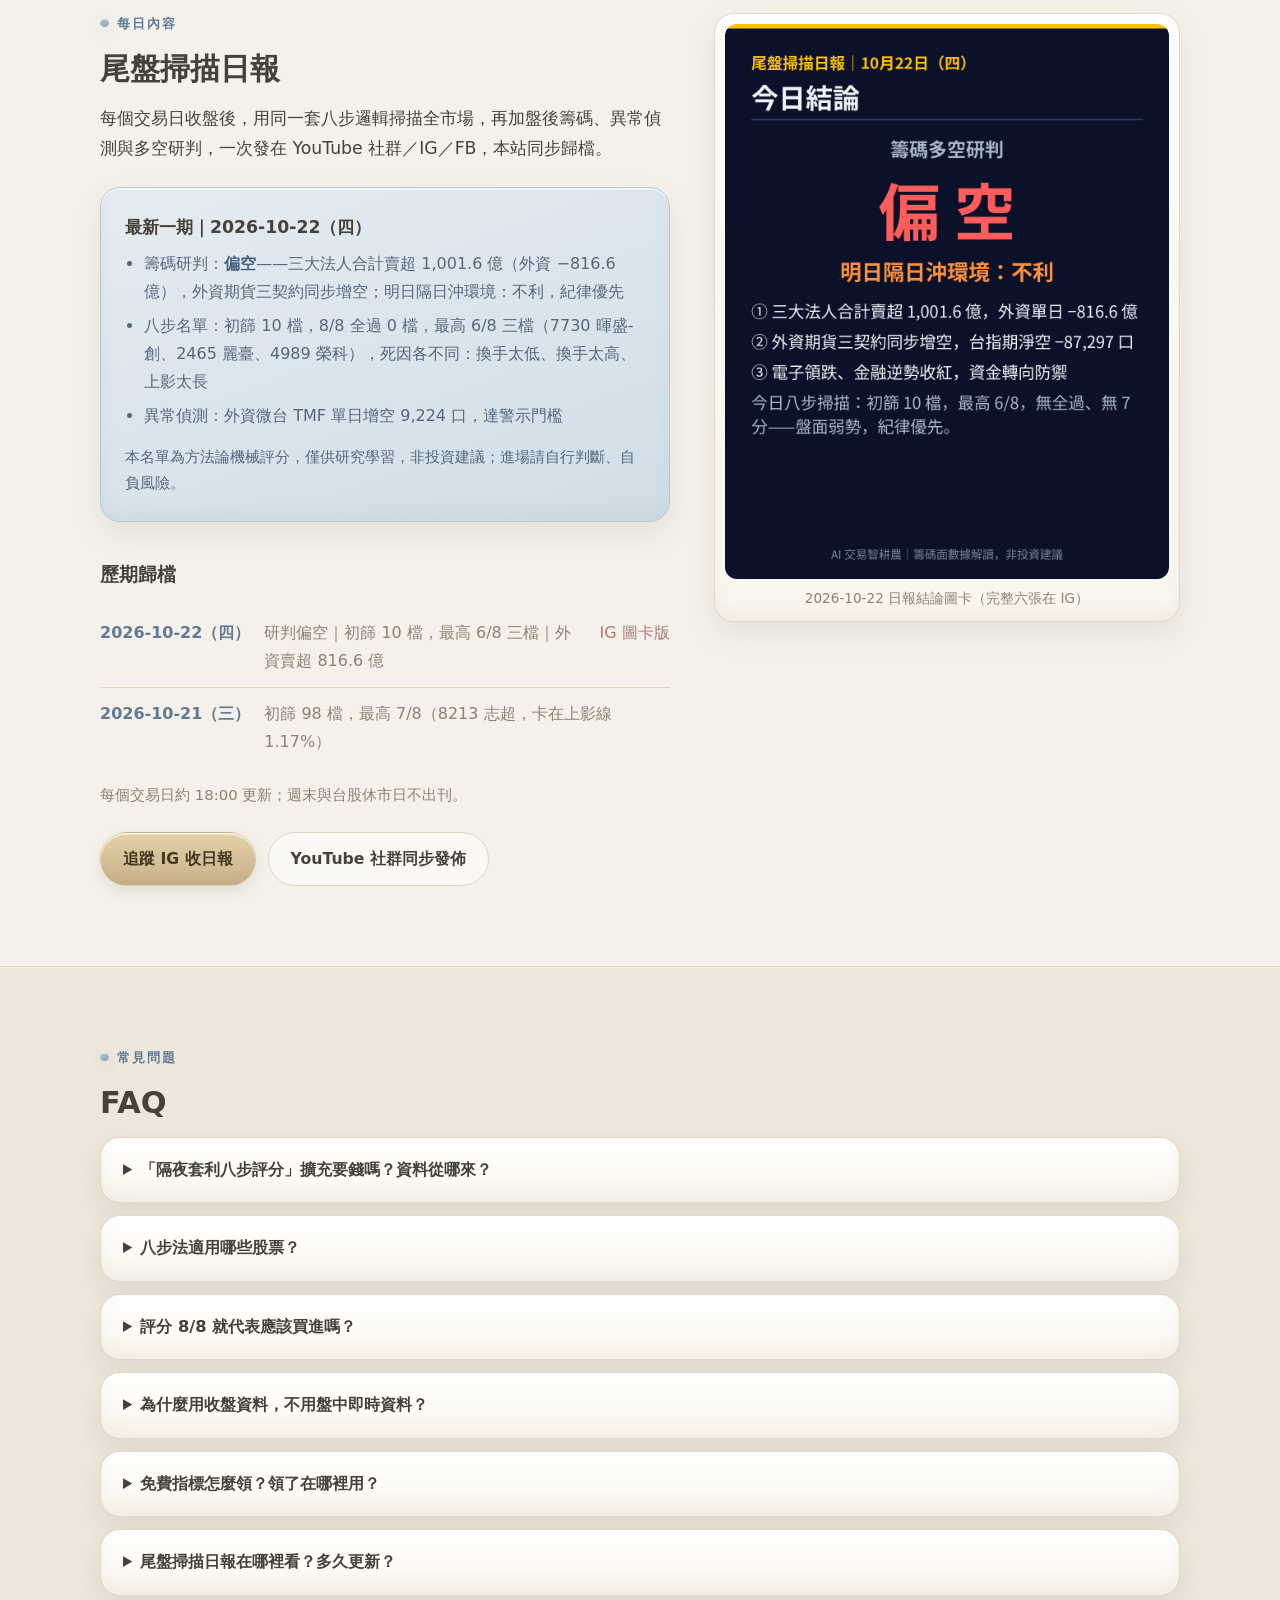
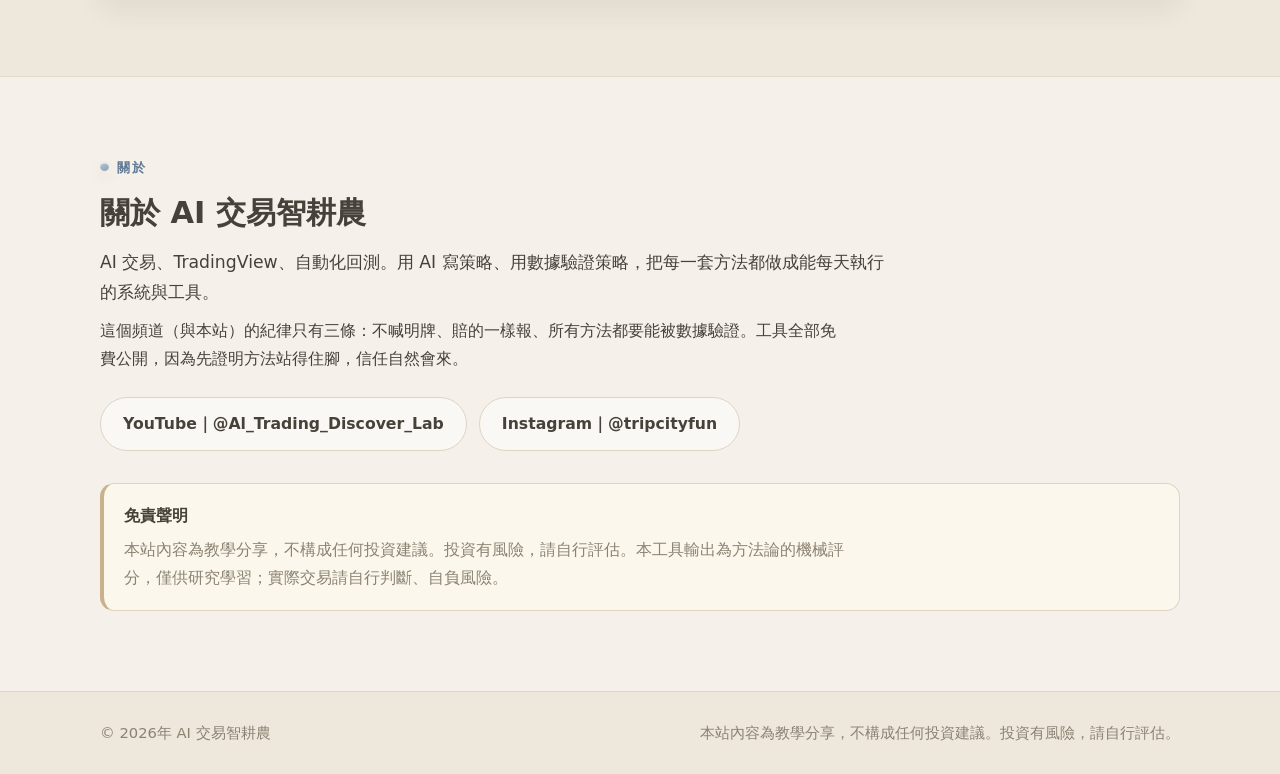
==== commit e53faddf: "Hero 換頻道觀看第一名影片縮圖（4i2jJHVF6Mk，1.6萬次）＋新增三市場早盤日報段與 2026-10-21 完整版" ====
--- a/index.html
+++ b/index.html
@@ -26,7 +26,8 @@
       <a href="#indicators">指標領取</a>
       <a href="#tool">免費工具</a>
       <a href="#method">八步法</a>
-      <a href="#daily">日報</a>
+      <a href="#morning">早盤日報</a>
+      <a href="#daily">尾盤日報</a>
       <a href="#faq">FAQ</a>
       <a href="#about">關於</a>
     </nav>
@@ -56,8 +57,8 @@
         </ul>
       </div>
       <figure class="hero-media">
-        <img src="assets/video-thumb.jpg" alt="教學影片：AI 寫的交易策略實測">
-        <figcaption>最新實測：AI 寫的 5 個交易策略，回測健檢全紀錄</figcaption>
+        <img src="assets/hero-top.jpg" alt="教學影片：告別手動盯盤！用 AI 10 分鐘寫出獲利策略">
+        <figcaption>頻道觀看數第一名（1.6 萬次）：告別手動盯盤！用 AI（Gemini）10 分鐘寫出獲利策略</figcaption>
       </figure>
     </div>
   </section>
@@ -347,7 +348,33 @@
   </section>
 
   <!-- 7. 尾盤掃描日報 -->
-  <section class="section section-alt" id="daily">
+  <!-- 7. 三市場早盤日報 -->
+  <section class="section section-alt" id="morning">
+    <div class="wrap">
+      <p class="eyebrow">每日內容</p>
+      <h2>三市場早盤日報</h2>
+      <p class="lead">開盤前一份看完三個市場：隔夜國際市場、台股現貨與台指期、A股，附關鍵價位試算與今日事件前瞻，先有劇本再進場。</p>
+      <article class="card daily-latest tint-blue">
+        <h3>最新一期｜2026-10-21（三）</h3>
+        <ul>
+          <li>今日定調：<strong>反彈驗證日</strong>——反彈的量能與外資轉倉後空單變化，決定這是反彈還是回升</li>
+          <li>台股現貨：連兩日回測季線有守，外資連十賣對決國家隊連十買</li>
+          <li>台指期：夜盤強彈收復失土，但適逢結算日，外資空單仍握 8.9 萬口；主力契約關鍵關卡 Pivot 46,903</li>
+          <li>A股：指數震盪、結構當道，政策呵護對沖權重拖累</li>
+        </ul>
+        <p class="note">本日報為公開資訊整理與方法論試算，僅供研究學習，非投資建議；進場請自行判斷、自負風險。</p>
+        <div class="cta-row">
+          <a class="btn btn-gold" href="reports/morning-2026-10-21.html">閱讀完整早盤日報</a>
+        </div>
+      </article>
+      <h3 class="subhead">歷期歸檔</h3>
+      <ul class="archive-list">
+        <li><span class="archive-date">2026-10-21（三）</span><span class="archive-sum">反彈驗證日｜台股守季線、台指期夜盤強彈、A股結構當道</span><a href="reports/morning-2026-10-21.html">完整版</a></li>
+      </ul>
+    </div>
+  </section>
+
+  <section class="section" id="daily">
     <div class="wrap daily-grid">
       <div>
         <p class="eyebrow">每日內容</p>
@@ -383,7 +410,7 @@
   </section>
 
   <!-- 8. FAQ -->
-  <section class="section" id="faq">
+  <section class="section section-alt" id="faq">
     <div class="wrap">
       <p class="eyebrow">常見問題</p>
       <h2>FAQ</h2>
@@ -416,7 +443,7 @@
   </section>
 
   <!-- 9. 關於 -->
-  <section class="section section-alt" id="about">
+  <section class="section" id="about">
     <div class="wrap">
       <p class="eyebrow">關於</p>
       <h2>關於 AI 交易智耕農</h2>
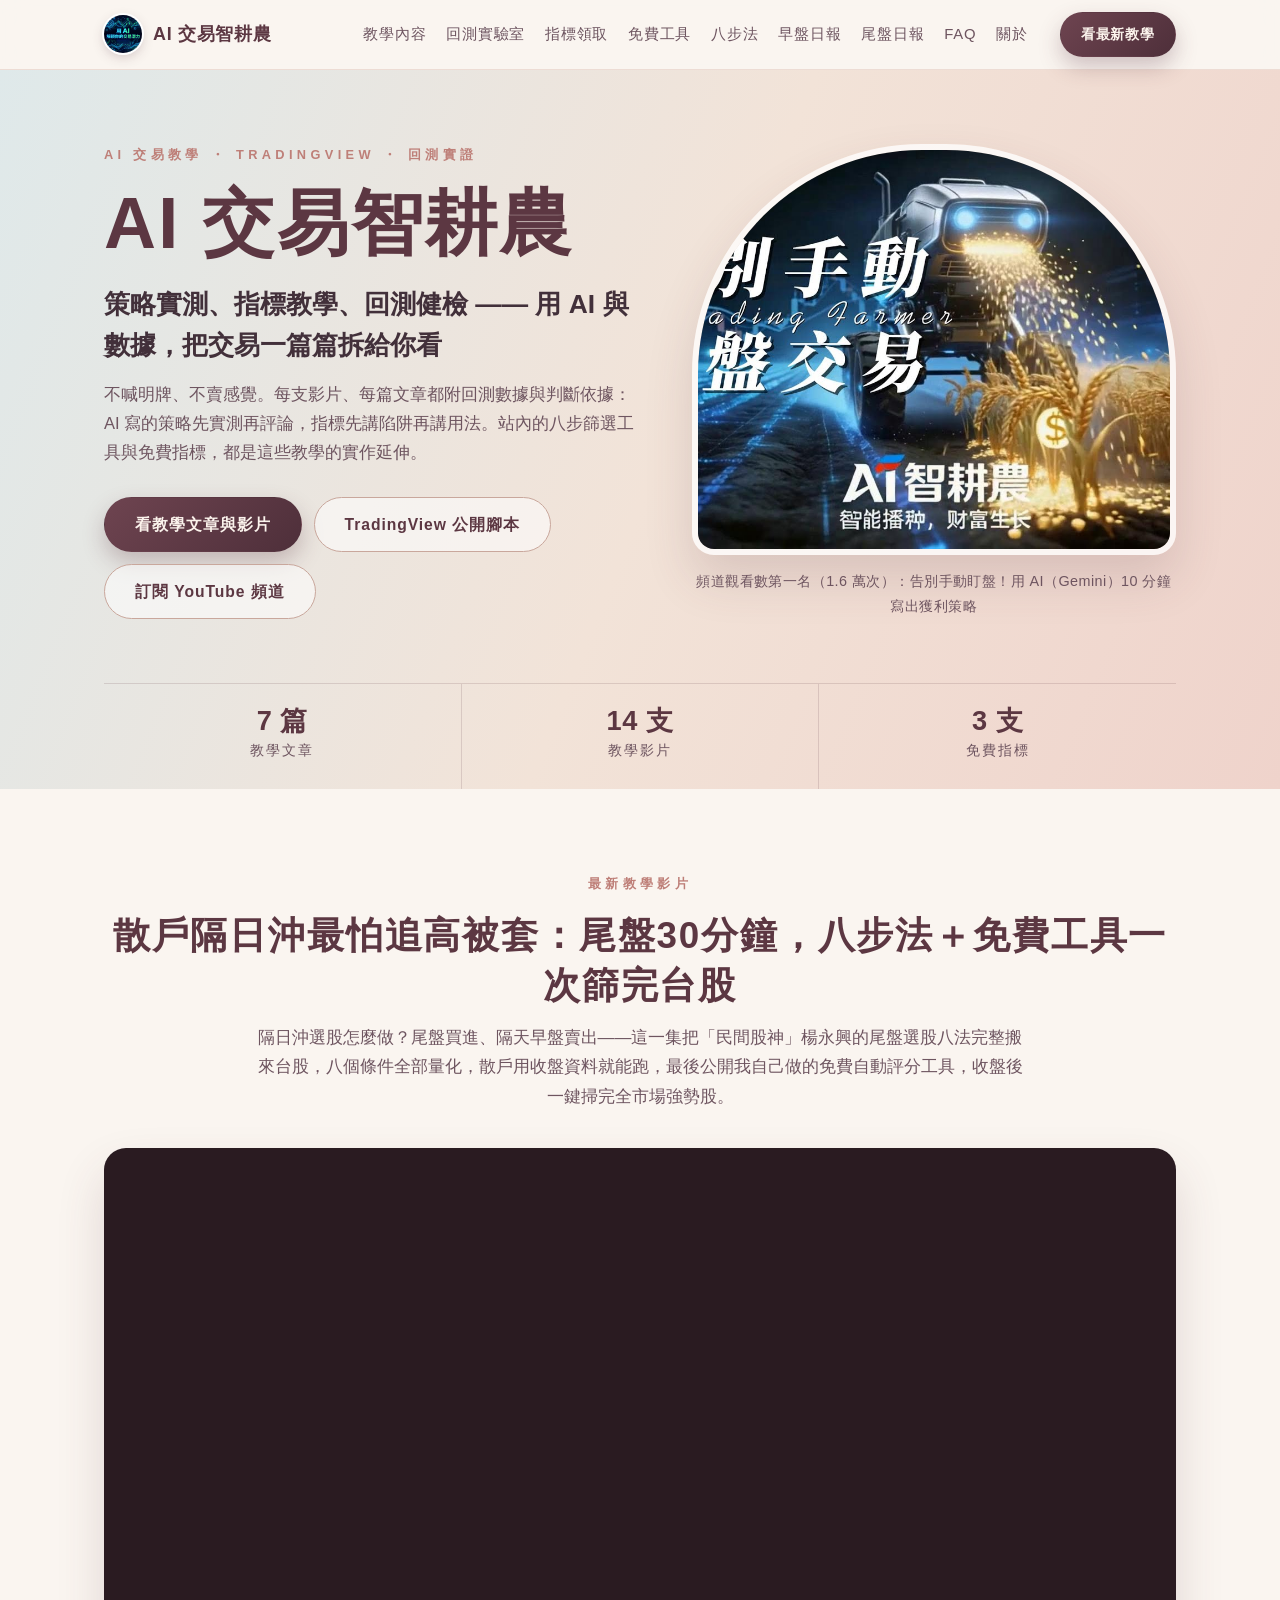
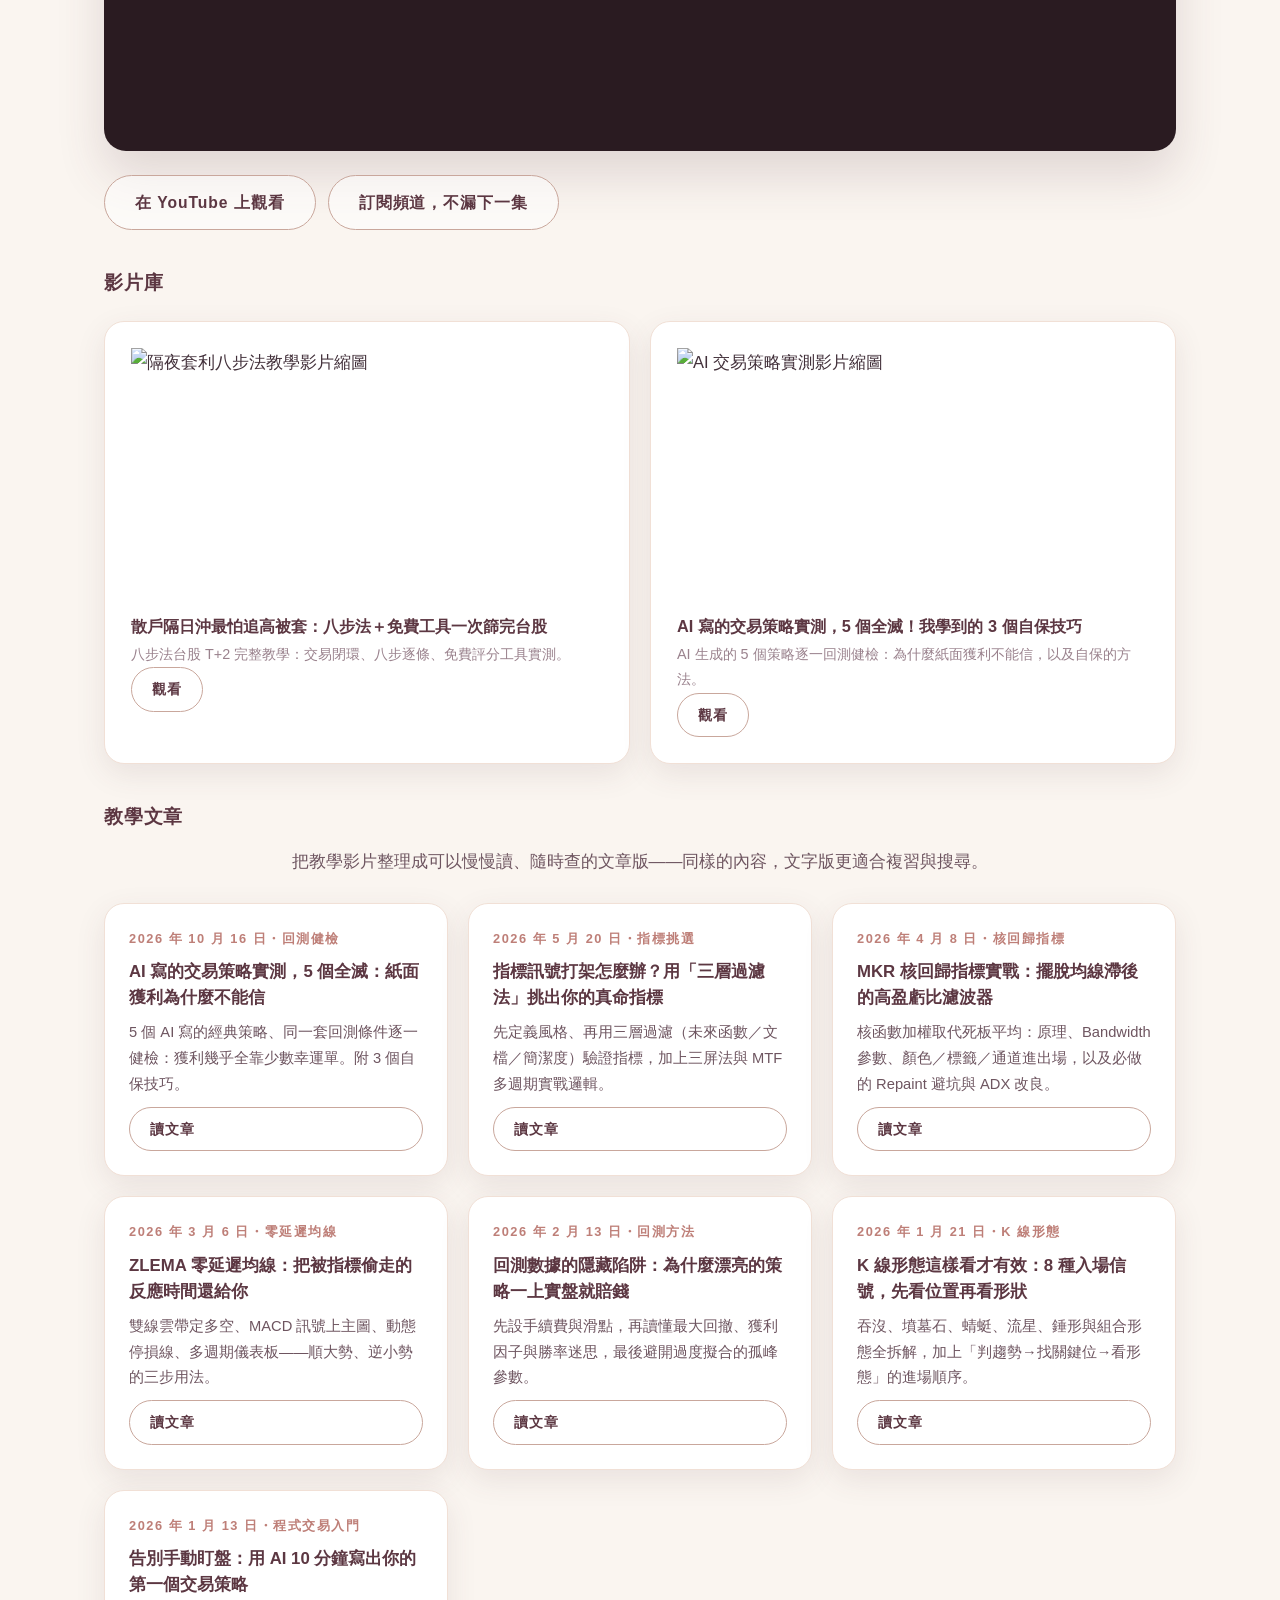
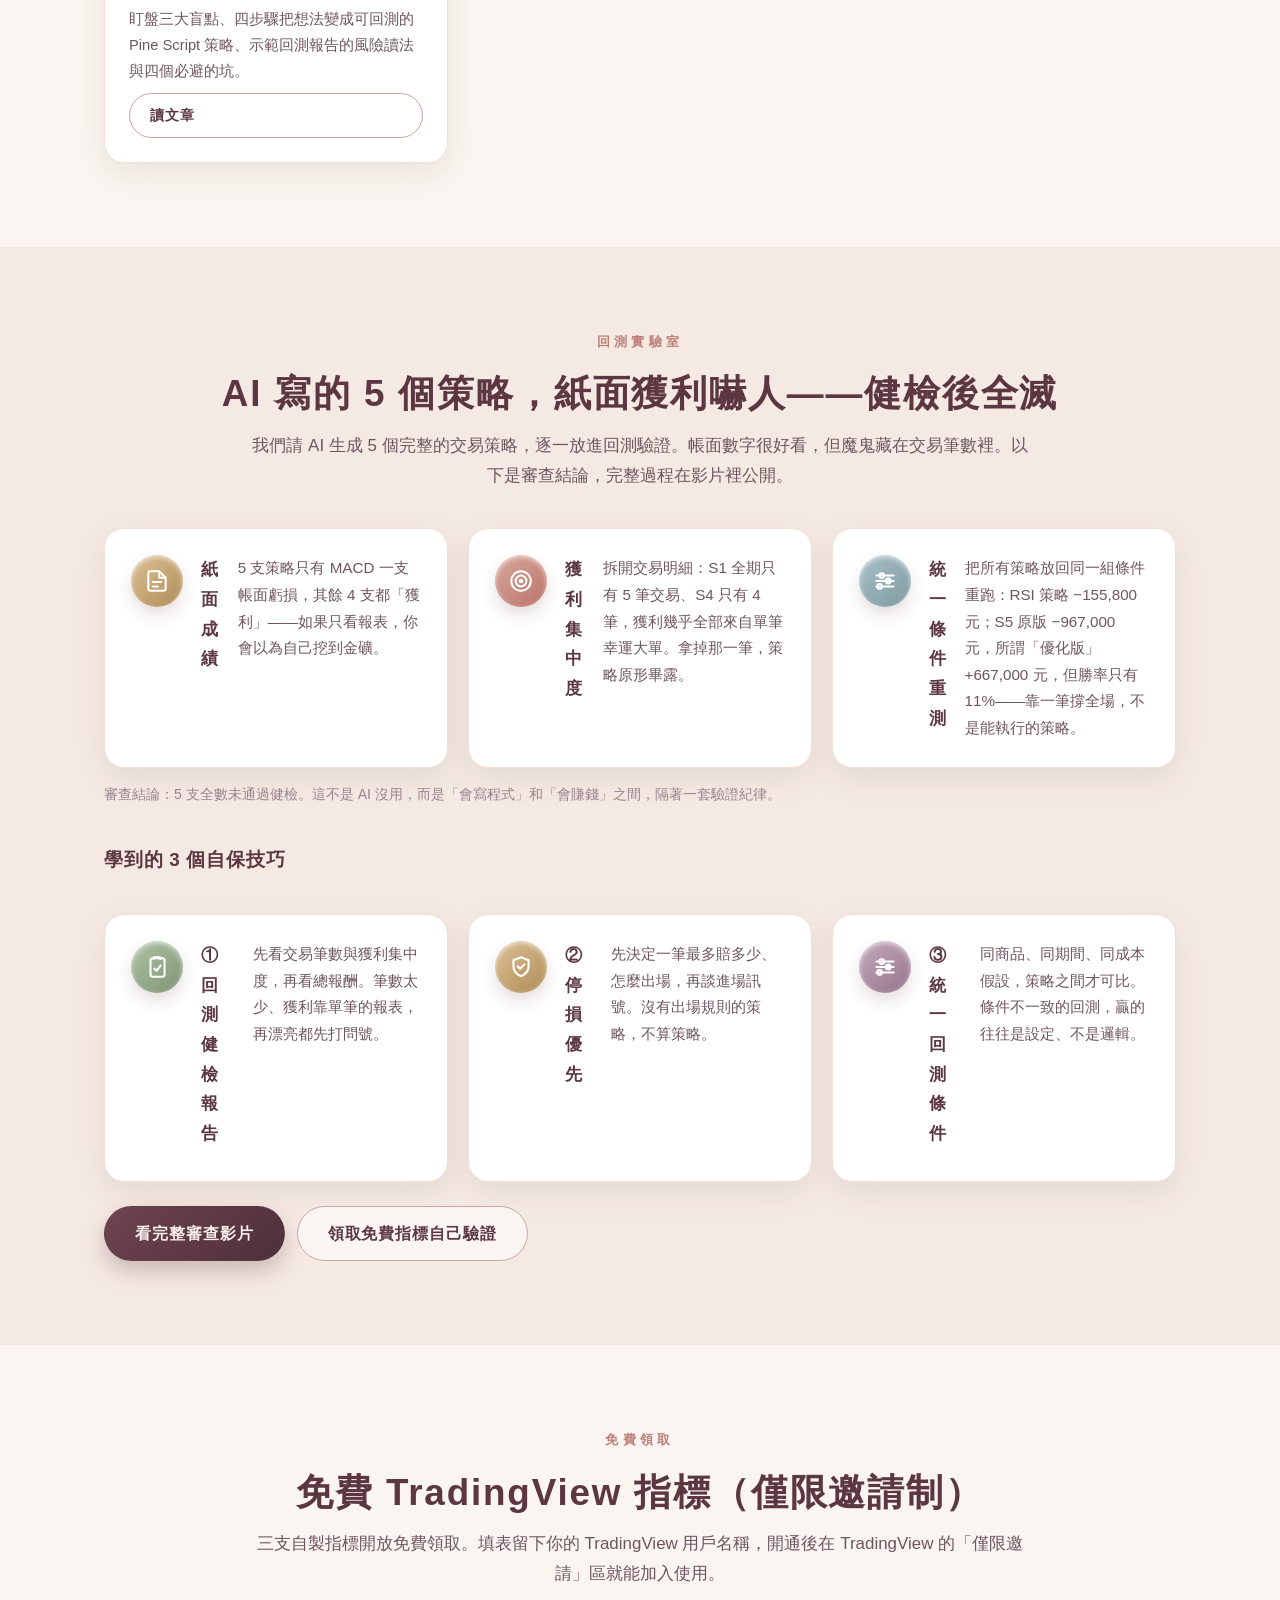
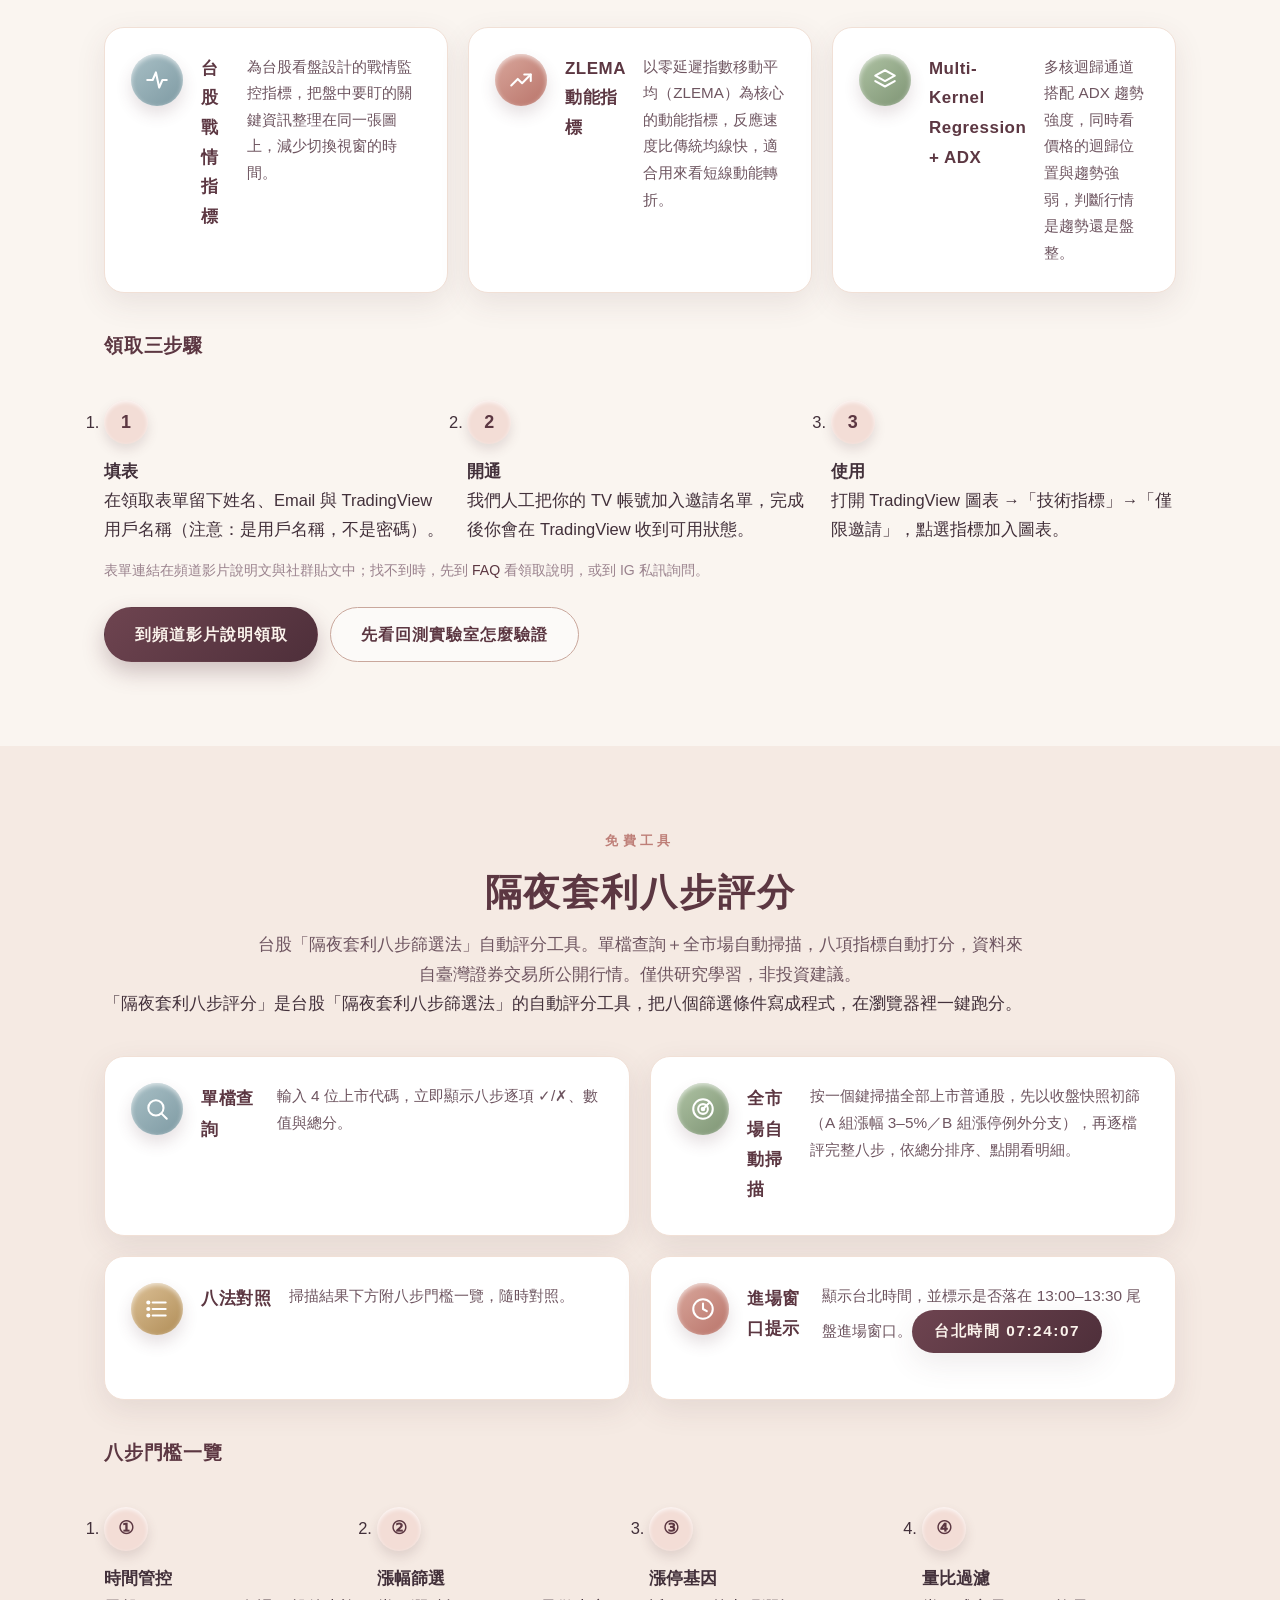
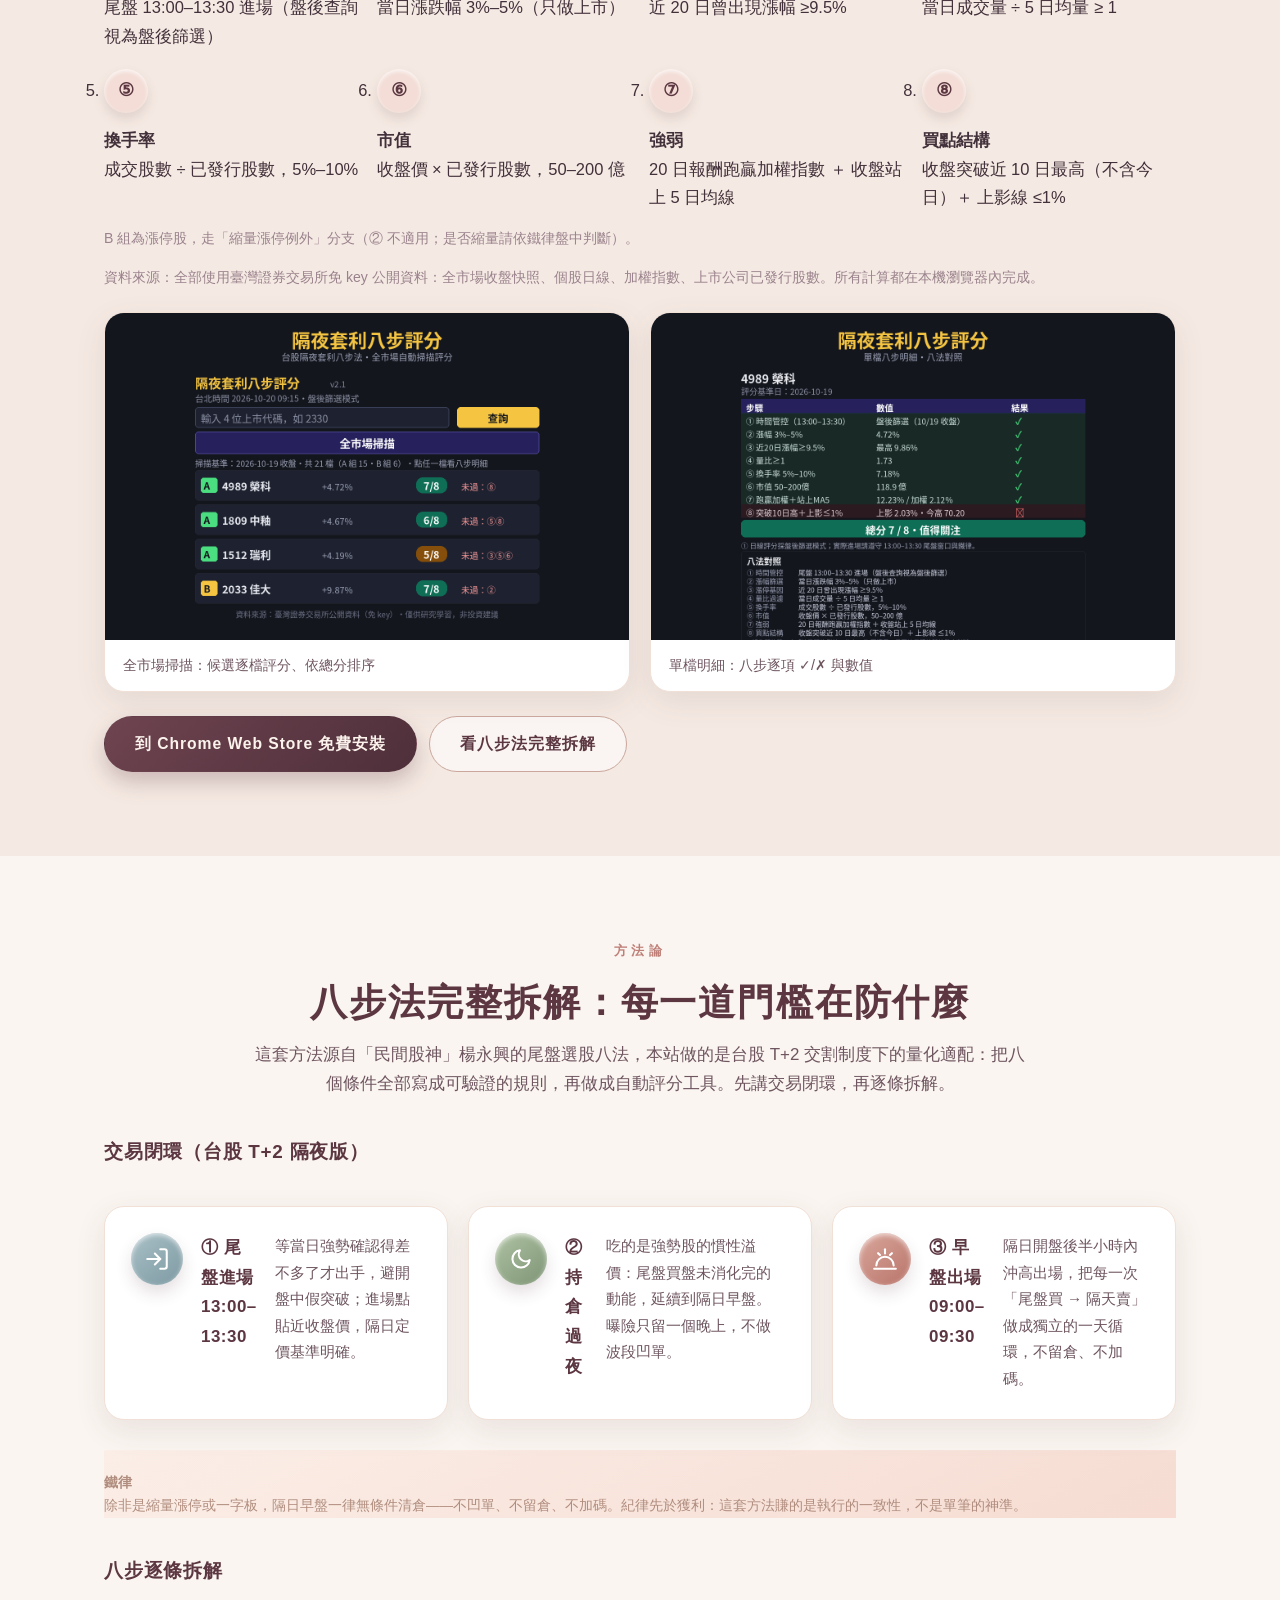
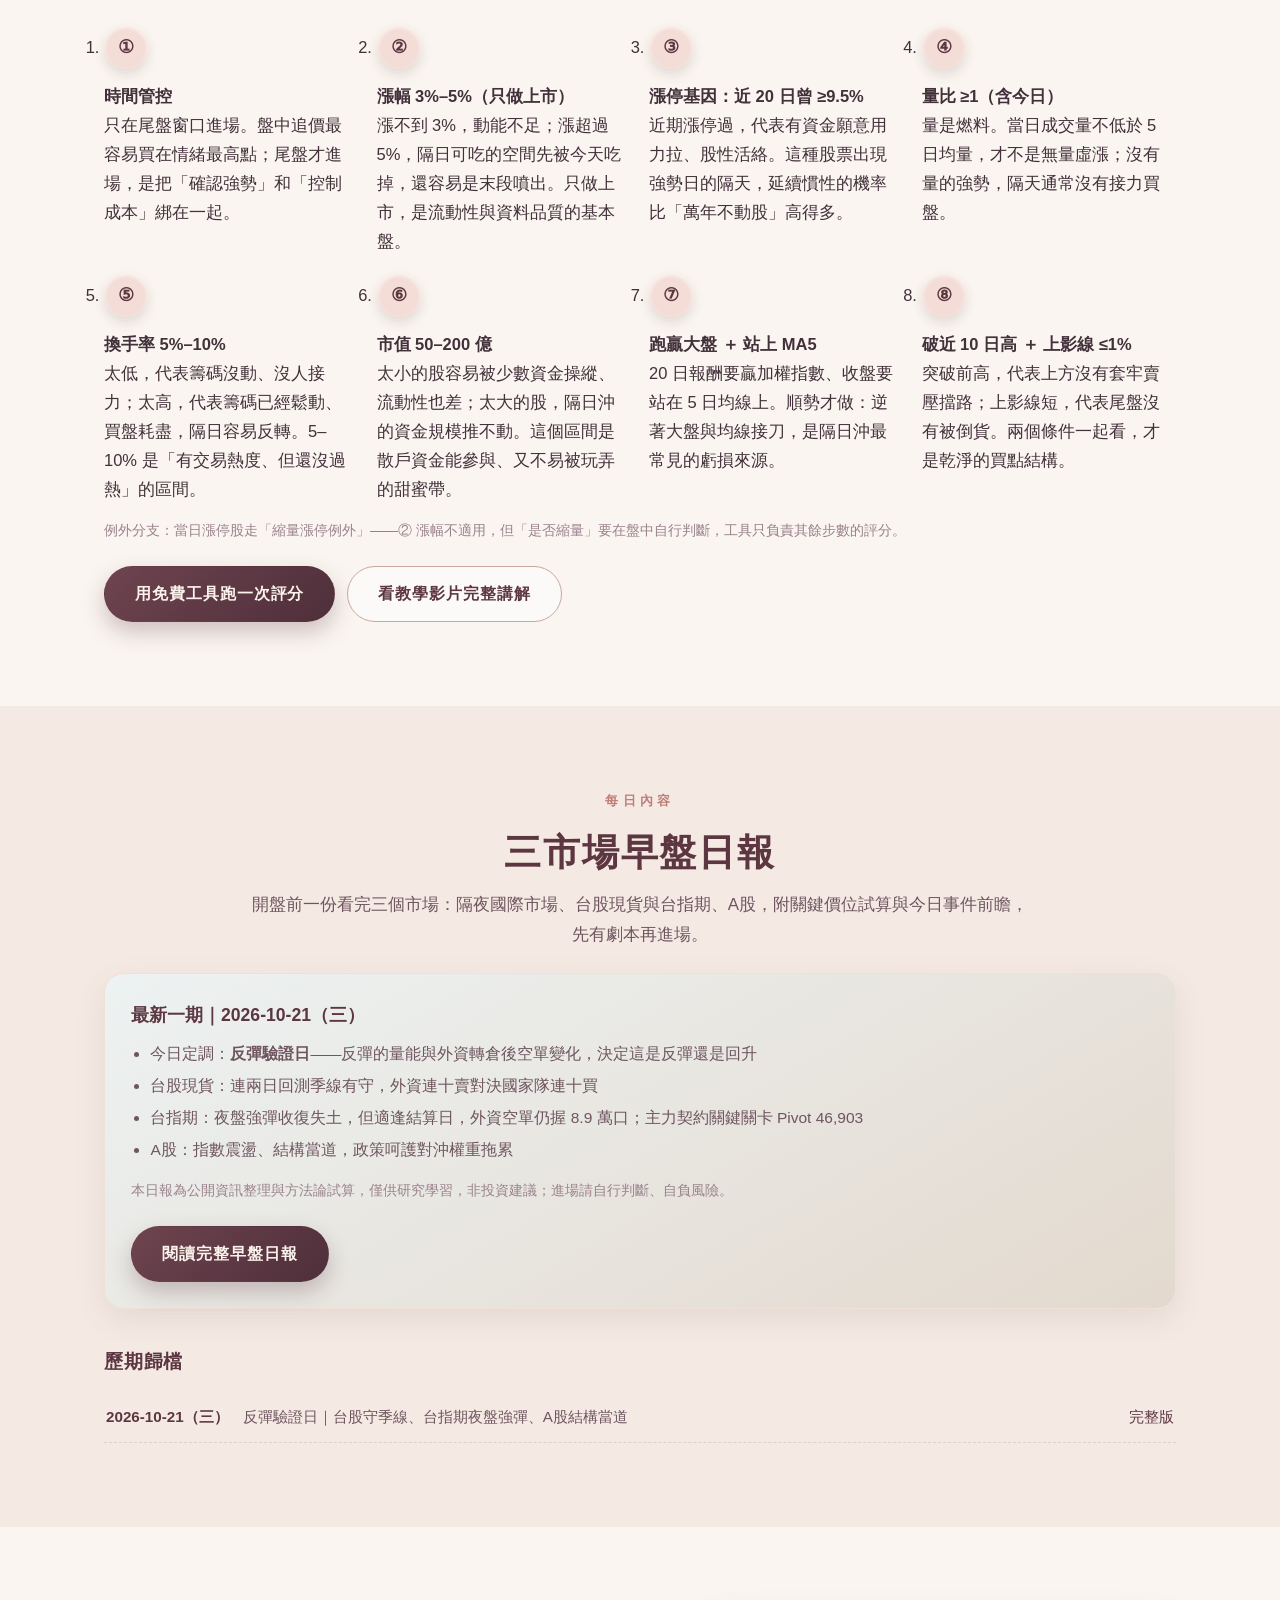
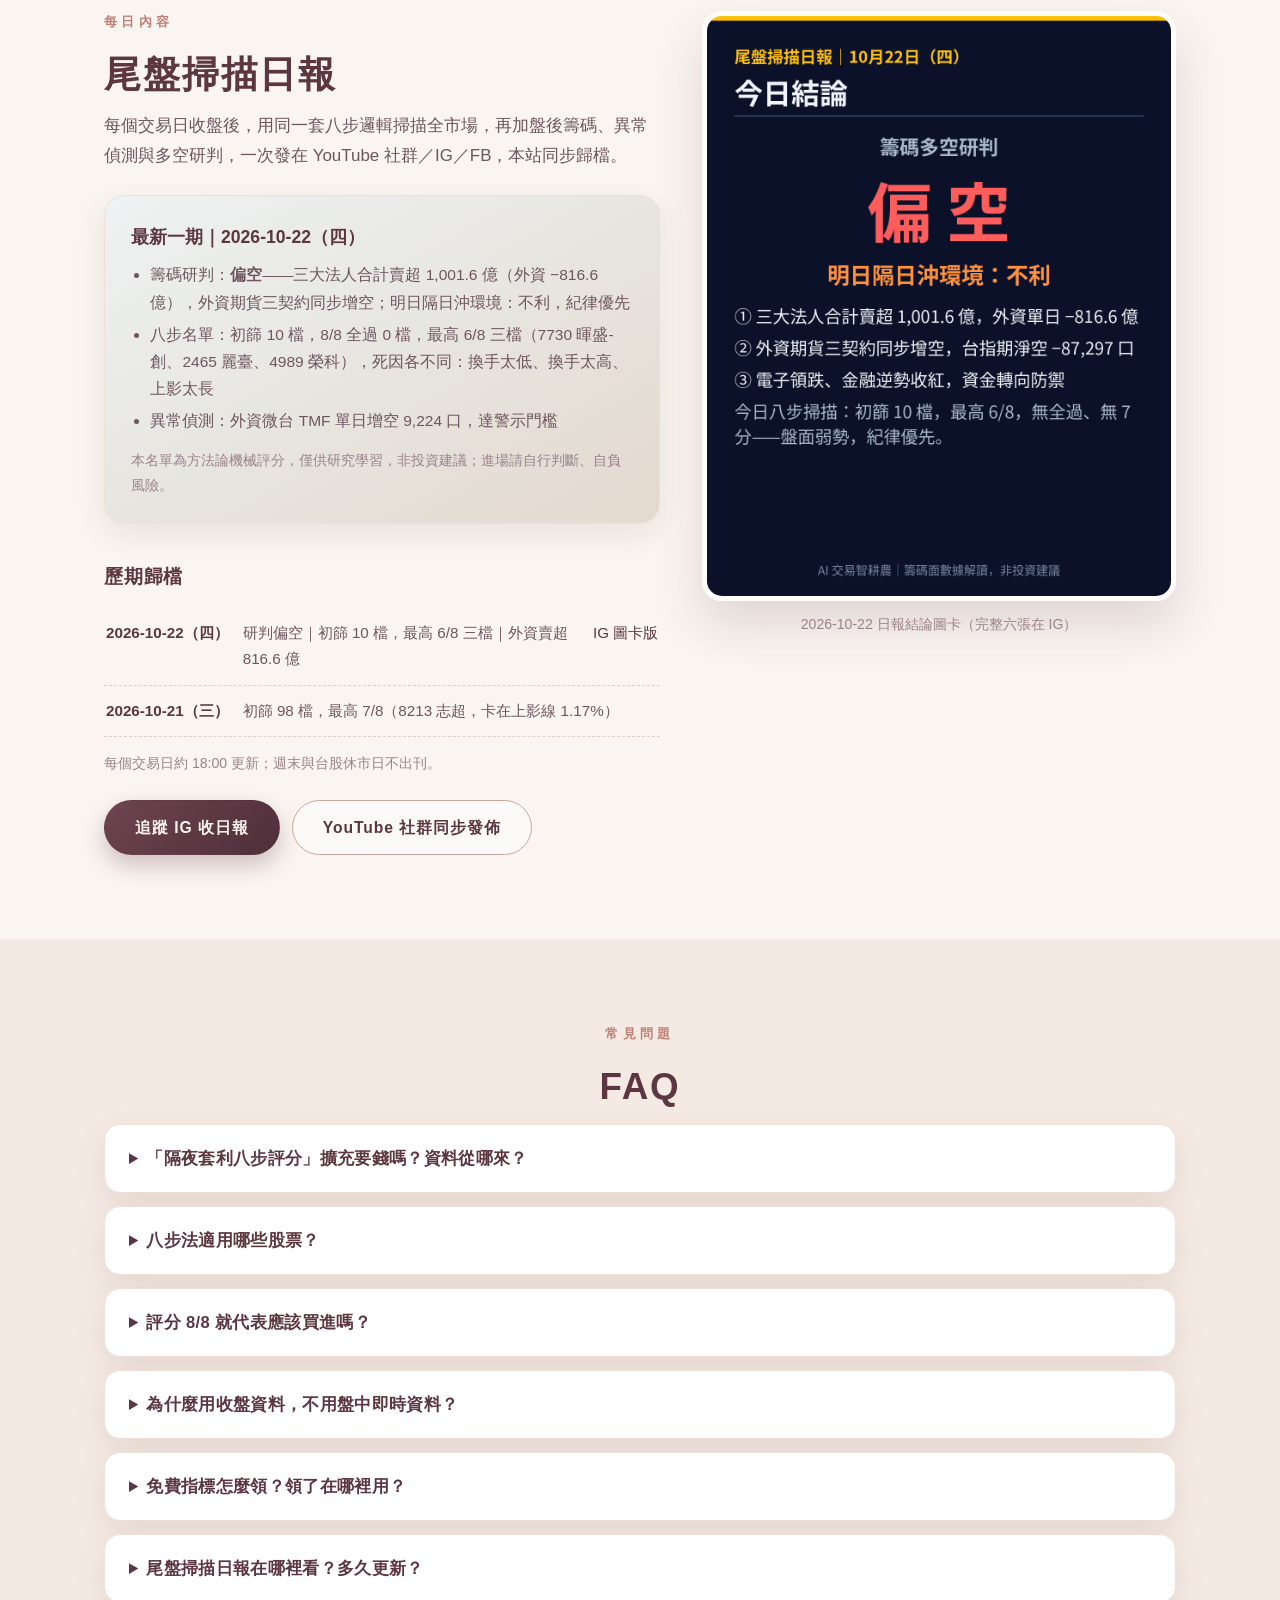
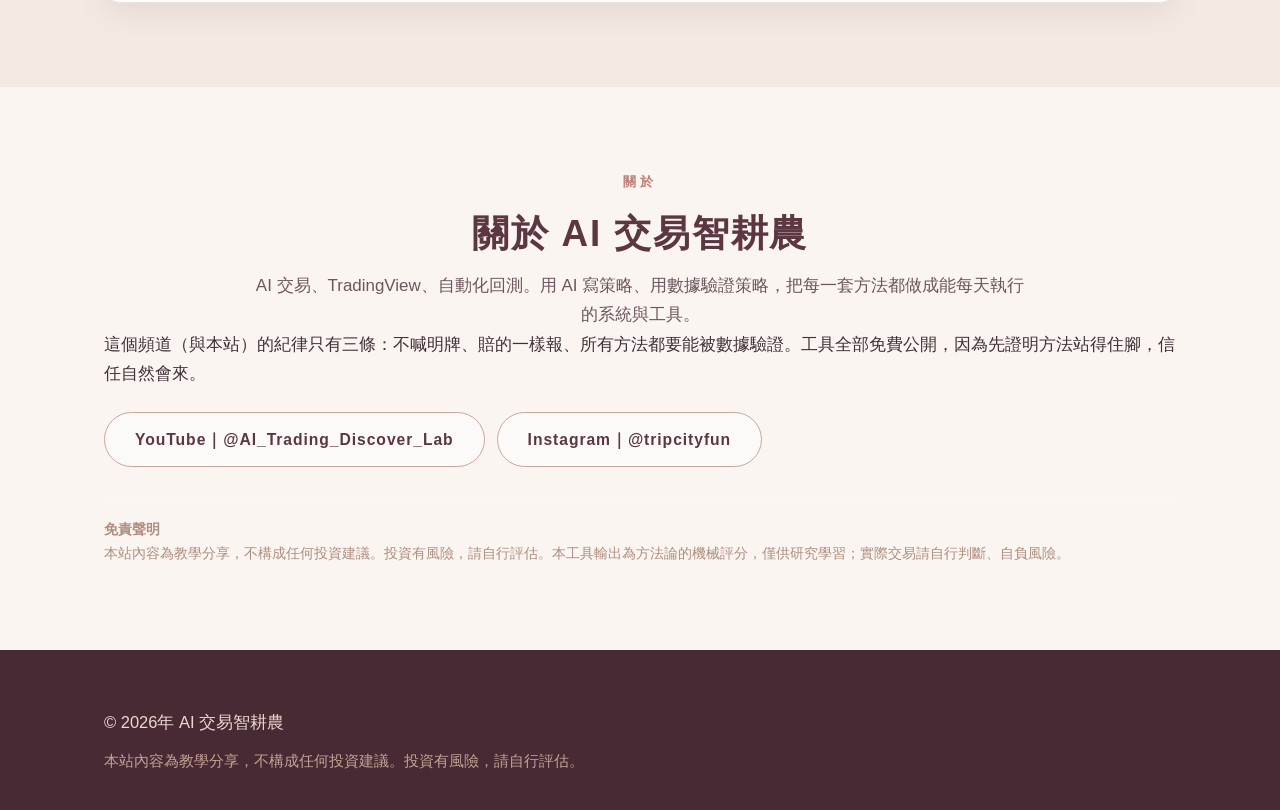
==== commit 0c1803b1: "v3.0 改版：美妝電商風（粉彩漸層＋深梅色、拱形主圖、膠囊按鈕、全寬數據分隔條、梅色頁尾、文章圖表同步換色）" ====
--- a/index.html
+++ b/index.html
@@ -50,17 +50,17 @@
           <a class="btn btn-outline" href="https://tw.tradingview.com/u/Ai_Quant_Farmer/#published-scripts" target="_blank" rel="noopener">TradingView 公開腳本</a>
           <a class="btn btn-outline" href="https://www.youtube.com/@Al_Trading_Discover_Lab?sub_confirmation=1" target="_blank" rel="noopener">訂閱 YouTube 頻道</a>
         </div>
-        <ul class="hero-points">
-          <li><strong>7 篇</strong>教學文章</li>
-          <li><strong>14 支</strong>教學影片</li>
-          <li><strong>3 支</strong>免費指標</li>
-        </ul>
       </div>
       <figure class="hero-media">
         <img src="assets/hero-top.jpg" alt="教學影片：告別手動盯盤！用 AI 10 分鐘寫出獲利策略">
         <figcaption>頻道觀看數第一名（1.6 萬次）：告別手動盯盤！用 AI（Gemini）10 分鐘寫出獲利策略</figcaption>
       </figure>
     </div>
+    <div class="wrap"><ul class="hero-points">
+          <li><strong>7 篇</strong>教學文章</li>
+          <li><strong>14 支</strong>教學影片</li>
+          <li><strong>3 支</strong>免費指標</li>
+        </ul></div>
   </section>
 
   <!-- 2. 教學內容（影片＋文章） -->
--- a/styles.css
+++ b/styles.css
@@ -1,334 +1,321 @@
-/* ============================================================
-   AI 交易智耕農 — v2.0 設計系統
-   莫蘭迪色票（低飽和、帶灰階）× 果凍質感（半透明高光、柔和漸層、
-   內側高光＋柔影）× 簡約編排（大量留白、有限色彩、網格一致）
-   ============================================================ */
+/* AI 交易智耕農 — v3.0 美妝電商風：粉彩漸層・深梅・拱形主圖 */
 :root{
-  --bg:#F5F1EA;
-  --bg-alt:#EDE7DC;
-  --card:#FDFBF7;
-  --line:#DED4C2;
-  --text:#474239;
-  --muted:#8B8272;
-  --gold:#A9853F;
-  --gold-soft:#C9B18C;
-  --gold-dark:#C9B18C;
-  --blue:#8CA3B8;
-  --blue-deep:#5F7A94;
-  --rose:#C4A29C;
-  --rose-deep:#A97E74;
-  --sage:#9CAF9C;
-  --sage-deep:#6E8A6A;
-  --purple:#A79DBC;
-  --up:#B96A5B;
+  --bg:#FAF5F0;
+  --bg-soft:#F5EAE3;
+  --card:#FFFFFF;
+  --ink:#42303A;
+  --ink-soft:#6E5560;
+  --muted:#9A828D;
+  --line:#EDDCD4;
+  --plum:#5C3742;
+  --plum-deep:#472A33;
+  --plum-grad:linear-gradient(135deg,#6E4450,#4E2F3A);
+  --rose:#BE7F78;
+  --rose-soft:#F3DDD6;
+  --rose-grad:linear-gradient(135deg,#D9A79C,#BE7F78);
+  --gold:#A87C46;
+  --gold-soft:#EFDFC8;
+  --blue:#7E9AA3;
+  --blue-soft:#DCE8EA;
+  --sage:#7E9474;
+  --sage-soft:#E2E8D8;
+  --up:#B4584E;
+  --down:#71835F;
   --radius:20px;
-  --jelly: inset 0 1.5px 0 rgba(255,255,255,.85), inset 0 -10px 18px rgba(120,105,75,.06), 0 12px 28px rgba(96,84,60,.10);
-  --jelly-sm: inset 0 1.5px 0 rgba(255,255,255,.75), inset 0 -6px 10px rgba(120,105,75,.06), 0 6px 14px rgba(96,84,60,.12);
-}
-*{box-sizing:border-box;margin:0;padding:0}
+  --shadow:0 10px 30px rgba(92,55,66,.10);
+  --shadow-lg:0 24px 48px rgba(92,55,66,.16);
+}
+*{margin:0;padding:0;box-sizing:border-box}
 html{scroll-behavior:smooth}
 body{
-  font-family:"Noto Sans TC","PingFang TC","Microsoft JhengHei",system-ui,-apple-system,"Segoe UI",sans-serif;
+  font-family:"PingFang TC","PingFang SC","Microsoft JhengHei","Noto Sans TC",-apple-system,"Segoe UI",sans-serif;
   background:var(--bg);
-  color:var(--text);
+  color:var(--ink);
   line-height:1.75;
-  font-size:16px;
-}
-::selection{background:#E9DCBC}
+  font-size:16.5px;
+  -webkit-font-smoothing:antialiased;
+}
+::selection{background:var(--rose-soft)}
 img{max-width:100%;display:block}
-a{color:inherit}
-.wrap{max-width:1120px;margin:0 auto;padding:0 20px}
-
-/* Header — 毛玻璃果凍條 */
+a{color:var(--plum);text-decoration:none}
+a:hover{text-decoration:underline}
+.wrap{max-width:1120px;margin:0 auto;padding:0 24px}
+
+/* ---------- 頁首 ---------- */
 .site-header{
   position:sticky;top:0;z-index:50;
-  background:rgba(245,241,234,.86);
-  backdrop-filter:blur(14px);
-  -webkit-backdrop-filter:blur(14px);
-  border-bottom:1px solid rgba(222,212,194,.85);
-}
-.header-inner{display:flex;align-items:center;gap:24px;padding-top:12px;padding-bottom:12px}
-.brand{display:flex;align-items:center;gap:10px;text-decoration:none;font-weight:700;font-size:1.05rem;white-space:nowrap}
-.brand img{border-radius:10px}
-.main-nav{display:flex;gap:20px;margin-left:auto}
-.main-nav a{color:var(--muted);text-decoration:none;font-size:.95rem;transition:color .15s ease}
-.main-nav a:hover{color:var(--rose-deep)}
-
-/* Buttons — 果凍膠囊 */
+  background:rgba(250,245,240,.86);
+  backdrop-filter:blur(14px);-webkit-backdrop-filter:blur(14px);
+  border-bottom:1px solid var(--line);
+}
+.header-inner{display:flex;align-items:center;gap:26px;max-width:1120px;margin:0 auto;padding:12px 24px}
+.brand{display:flex;align-items:center;gap:11px;font-weight:700;font-size:1.12rem;color:var(--plum);letter-spacing:.04em}
+.brand:hover{text-decoration:none}
+.brand img{width:38px;height:38px;border-radius:50%;object-fit:cover;box-shadow:0 0 0 2px #fff,0 4px 12px rgba(92,55,66,.25)}
+.main-nav{display:flex;gap:20px;margin-left:auto;flex-wrap:wrap}
+.main-nav a{color:var(--ink-soft);font-size:.93rem;letter-spacing:.05em}
+.main-nav a:hover{color:var(--plum);text-decoration:none}
+.site-header .btn{margin-left:6px}
+
+/* ---------- 按鈕 ---------- */
 .btn{
-  display:inline-block;text-decoration:none;font-weight:700;
-  padding:12px 22px;border-radius:999px;font-size:.98rem;
-  border:1px solid transparent;
-  transition:transform .15s ease,box-shadow .15s ease,filter .15s ease;
-}
-.btn:hover{transform:translateY(-1.5px)}
-.btn-gold{
-  background:linear-gradient(180deg,#E3D2A8,#C9B18C);
-  color:#43381D;box-shadow:var(--jelly-sm);
-}
-.btn-gold:hover{filter:brightness(1.04)}
-.btn-outline{background:rgba(255,255,255,.55);border-color:var(--line);color:var(--text)}
-.btn-outline:hover{border-color:var(--gold-soft);color:var(--gold)}
-.btn-sm{padding:8px 16px;font-size:.9rem}
-.cta-row{display:flex;flex-wrap:wrap;gap:12px;margin-top:24px}
-
-/* Hero — 莫蘭迪果凍光暈 */
+  display:inline-block;padding:13px 30px;border-radius:999px;
+  font-weight:600;font-size:.98rem;letter-spacing:.06em;
+  border:1px solid transparent;transition:transform .18s ease,box-shadow .18s ease,background .18s ease;
+}
+.btn:hover{text-decoration:none;transform:translateY(-2px)}
+.btn-gold{background:var(--plum-grad);color:#FBF3EC;box-shadow:0 10px 22px rgba(92,55,66,.28)}
+.btn-gold:hover{box-shadow:0 16px 30px rgba(92,55,66,.34)}
+.btn-outline{background:rgba(255,255,255,.55);border-color:#C9A79C;color:var(--plum)}
+.btn-outline:hover{border-color:var(--plum);background:#fff}
+.btn-sm{padding:9px 20px;font-size:.88rem}
+.cta-row{display:flex;gap:12px;flex-wrap:wrap;margin-top:24px}
+
+/* ---------- Hero ---------- */
 .hero{
-  position:relative;overflow:hidden;
-  padding:80px 0 72px;
-  background:linear-gradient(180deg,#F3EEE2,var(--bg));
-  border-bottom:1px solid var(--line);
-}
-.hero::before,.hero::after{
-  content:"";position:absolute;border-radius:50%;filter:blur(46px);pointer-events:none;
-}
-.hero::before{width:420px;height:420px;right:-110px;top:-150px;background:radial-gradient(circle,rgba(196,162,156,.55),rgba(196,162,156,0) 70%)}
-.hero::after{width:460px;height:460px;left:-150px;bottom:-230px;background:radial-gradient(circle,rgba(140,163,184,.5),rgba(140,163,184,0) 70%)}
-.hero .wrap{position:relative;z-index:1}
-.hero-grid{display:grid;grid-template-columns:1.05fr .95fr;gap:44px;align-items:center}
-.eyebrow{color:var(--blue-deep);font-weight:700;letter-spacing:.14em;font-size:.82rem;text-transform:uppercase;margin-bottom:12px}
-.hero h1{font-size:3rem;line-height:1.2;font-weight:800}
-.hero-sub{font-size:1.3rem;font-weight:600;margin-top:16px}
-.hero-desc{color:var(--muted);margin-top:14px;max-width:34em}
-.hero-points{list-style:none;display:flex;flex-wrap:wrap;gap:10px 26px;margin-top:28px;color:var(--muted);font-size:.95rem}
-.hero-points strong{color:var(--gold);font-size:1.05rem;margin-right:4px}
-.hero-media{
-  background:linear-gradient(180deg,#FFFFFF,#FAF6EE);
-  border:1px solid rgba(222,212,194,.9);border-radius:var(--radius);
-  padding:10px;box-shadow:var(--jelly);
-}
-.hero-media img{border-radius:12px}
-.hero-media figcaption,.shot-grid figcaption,.daily-media figcaption{color:var(--muted);font-size:.85rem;text-align:center;padding-top:8px}
-
-/* Sections — 大量留白、段落節奏一致 */
-.section{padding:80px 0}
-.section-alt{background:var(--bg-alt);border-top:1px solid rgba(222,212,194,.7);border-bottom:1px solid rgba(222,212,194,.7)}
-.section h2{font-size:1.9rem;line-height:1.35;font-weight:800;margin-bottom:14px}
-.lead{font-size:1.08rem;max-width:46em}
-.section p{max-width:46em}
-.section p+p{margin-top:10px}
-.subhead{font-size:1.2rem;margin:36px 0 16px}
-
-/* Cards — 果凍面 */
+  background:linear-gradient(112deg,#DFE9EA 0%,#F2E3D8 52%,#EFD3CB 100%);
+  padding:74px 0 0;overflow:hidden;
+}
+.hero-grid{display:grid;grid-template-columns:1.05fr .95fr;gap:52px;align-items:center}
+.eyebrow{
+  font-size:.8rem;font-weight:700;letter-spacing:.34em;color:var(--rose);
+  text-transform:uppercase;margin-bottom:16px;
+}
+.hero h1{
+  font-size:clamp(2.9rem,6.2vw,4.5rem);line-height:1.14;font-weight:800;
+  letter-spacing:.03em;color:var(--plum);
+}
+.hero-sub{font-size:clamp(1.25rem,2.4vw,1.65rem);font-weight:600;color:var(--ink);margin-top:20px;line-height:1.55}
+.hero-desc{color:var(--ink-soft);margin-top:14px;max-width:34em}
+.hero .cta-row{margin-top:30px}
+.hero-media{position:relative}
+.hero-media img{
+  border-radius:230px 230px 22px 22px;
+  box-shadow:var(--shadow-lg);
+  border:6px solid rgba(255,255,255,.75);
+  aspect-ratio:1.18;object-fit:cover;width:100%;
+}
+.hero-media figcaption{margin-top:14px;font-size:.9rem;color:var(--ink-soft);text-align:center;letter-spacing:.03em}
+.hero-points{
+  list-style:none;display:flex;margin-top:64px;
+  border-top:1px solid rgba(92,55,66,.16);
+  padding:0;
+}
+.hero-points li{
+  flex:1;text-align:center;padding:20px 8px 26px;color:var(--ink-soft);
+  font-size:.88rem;letter-spacing:.14em;
+}
+.hero-points li + li{border-left:1px solid rgba(92,55,66,.16)}
+.hero-points strong{display:block;font-size:1.7rem;font-weight:800;color:var(--plum);letter-spacing:.02em;line-height:1.25}
+
+/* ---------- 段落 ---------- */
+.section{padding:84px 0}
+.section-alt{background:var(--bg-soft)}
+.section > .wrap > .eyebrow,.section > .wrap > h2,.section > .wrap > .lead{text-align:center}
+.section h2{font-size:clamp(1.7rem,3.4vw,2.3rem);font-weight:800;letter-spacing:.05em;color:var(--plum);line-height:1.35}
+.lead{font-size:1.06rem;color:var(--ink-soft);max-width:46em;margin-top:12px}
+.section > .wrap > .lead{margin-left:auto;margin-right:auto}
+.subhead{font-size:1.18rem;font-weight:700;color:var(--plum);margin:36px 0 14px;letter-spacing:.04em}
+.note{font-size:.88rem;color:var(--muted);margin-top:14px}
+
+/* ---------- 卡片 ---------- */
 .card{
-  background:linear-gradient(180deg,#FFFFFF 0%,#FAF6EE 100%);
-  border:1px solid rgba(222,212,194,.9);
-  border-radius:var(--radius);padding:24px;
-  box-shadow:var(--jelly);
-  transition:transform .18s ease,box-shadow .18s ease;
-}
-.card:hover{transform:translateY(-3px);box-shadow:inset 0 1.5px 0 rgba(255,255,255,.9), inset 0 -10px 18px rgba(120,105,75,.06), 0 18px 34px rgba(96,84,60,.14)}
-.card h3{font-size:1.08rem;margin-bottom:8px;color:var(--text)}
-.card p{color:var(--muted)}
-
-/* 果凍 icon */
+  background:var(--card);border:1px solid #F1E0D6;border-radius:var(--radius);
+  padding:26px;box-shadow:var(--shadow);
+}
+.tint-rose{background:linear-gradient(150deg,#FBEEE7,#F6DCD2)}
+.tint-blue{background:linear-gradient(150deg,#EDF2F2,#E3D9CE)}
 .icon-chip{
-  width:46px;height:46px;border-radius:15px;
+  width:52px;height:52px;border-radius:50%;flex:none;
   display:flex;align-items:center;justify-content:center;
-  margin-bottom:14px;box-shadow:var(--jelly-sm);
-}
-.icon-chip svg{width:24px;height:24px;stroke:#fff;fill:none;stroke-width:1.8;stroke-linecap:round;stroke-linejoin:round}
-.hue-blue{background:linear-gradient(145deg,#BCCDDD,#8CA3B8)}
-.hue-rose{background:linear-gradient(145deg,#DEC2BA,#C4A29C)}
-.hue-sage{background:linear-gradient(145deg,#C2D2BE,#9CAF9C)}
-.hue-tan{background:linear-gradient(145deg,#E3D2A8,#C9B18C)}
-.hue-purple{background:linear-gradient(145deg,#C9C2DA,#A79DBC)}
-
+  box-shadow:inset 0 2px 5px rgba(255,255,255,.65),0 8px 16px rgba(92,55,66,.16);
+}
+.icon-chip svg{width:26px;height:26px;fill:none;stroke:#fff;stroke-width:1.9;stroke-linecap:round;stroke-linejoin:round}
+.hue-rose{background:linear-gradient(140deg,#D9A79C,#B9746A)}
+.hue-blue{background:linear-gradient(140deg,#A9C0C6,#7E9AA3)}
+.hue-sage{background:linear-gradient(140deg,#AFC3A4,#7E9474)}
+.hue-tan{background:linear-gradient(140deg,#DCC096,#B08D57)}
+.hue-purple{background:linear-gradient(140deg,#C4A9BC,#96748C)}
+
+/* ---------- 工具段 ---------- */
+.feature-grid{display:grid;grid-template-columns:repeat(2,1fr);gap:20px;margin-top:38px}
+.feature-grid .card{display:flex;gap:18px;align-items:flex-start;transition:transform .18s ease}
+.feature-grid .card:hover{transform:translateY(-4px)}
+.feature-grid h3{font-size:1.08rem;color:var(--plum);margin-bottom:5px;letter-spacing:.03em}
+.feature-grid p{color:var(--ink-soft);font-size:.96rem}
+.shot-grid{display:grid;grid-template-columns:1fr 1fr;gap:20px;margin-top:22px}
+.shot-grid figure{background:#fff;border:1px solid #F1E0D6;border-radius:var(--radius);overflow:hidden;box-shadow:var(--shadow)}
+.shot-grid figcaption{padding:13px 18px;font-size:.9rem;color:var(--ink-soft)}
 .window-badge{
-  display:inline-block;margin-top:10px;padding:4px 12px;border-radius:999px;
-  border:1px solid #E0D3B4;background:#F4EDDA;color:#6D5C33;font-size:.88rem;font-weight:600;
-}
-.window-badge.in-window{border-color:var(--gold-soft);color:var(--gold);background:#F7EFDB}
-
-/* Steps — 果凍數字泡泡（莫蘭迪四色輪替） */
-.steps{list-style:none;display:grid;grid-template-columns:repeat(2,1fr);gap:12px}
-.steps li{
-  display:flex;gap:14px;padding:18px 20px;border-radius:var(--radius);
-  background:linear-gradient(180deg,#FFFFFF,#FAF6EE);
-  border:1px solid rgba(222,212,194,.9);box-shadow:var(--jelly);
-}
+  display:inline-block;background:var(--plum-grad);color:#FBF3EC;border-radius:999px;
+  padding:8px 22px;font-weight:700;letter-spacing:.1em;box-shadow:var(--shadow);margin-bottom:20px;
+}
+
+/* ---------- 步驟 ---------- */
+.steps{display:grid;grid-template-columns:repeat(4,1fr);gap:18px;margin-top:38px}
+.steps-3{grid-template-columns:repeat(3,1fr)}
+.step{
+  background:#fff;border:1px solid #F1E0D6;border-radius:var(--radius);
+  padding:24px 20px;box-shadow:var(--shadow);transition:transform .18s ease;
+}
+.step:hover{transform:translateY(-4px)}
 .step-no{
-  display:inline-flex;align-items:center;justify-content:center;
-  width:36px;height:36px;flex:0 0 36px;border-radius:50%;
-  color:#fff;font-size:1.02rem;font-weight:800;line-height:1;
-  background:linear-gradient(145deg,#BCCDDD,#8CA3B8);box-shadow:var(--jelly-sm);
-}
-.steps li:nth-child(4n+2) .step-no{background:linear-gradient(145deg,#DEC2BA,#C4A29C)}
-.steps li:nth-child(4n+3) .step-no{background:linear-gradient(145deg,#C2D2BE,#9CAF9C)}
-.steps li:nth-child(4n) .step-no{background:linear-gradient(145deg,#E3D2A8,#C9B18C)}
-.steps strong{font-size:1rem}
-.steps p{color:var(--muted);font-size:.93rem}
-.note{color:var(--muted);font-size:.93rem;margin-top:14px}
-
-/* Screenshots */
-.shot-grid{display:grid;grid-template-columns:1fr 1fr;gap:16px;margin-top:32px}
-.shot-grid figure{
-  background:linear-gradient(180deg,#FFFFFF,#FAF6EE);
-  border:1px solid rgba(222,212,194,.9);border-radius:var(--radius);
-  padding:10px;box-shadow:var(--jelly);
-}
-.shot-grid img{border-radius:12px;width:100%}
-
-/* Video */
-.video-frame{
-  aspect-ratio:16/9;margin-top:28px;border-radius:var(--radius);overflow:hidden;
-  border:1px solid var(--line);background:#211D18;box-shadow:var(--jelly);
-}
-.video-frame iframe{width:100%;height:100%;border:0;display:block}
-
-/* Daily */
-.daily-grid{display:grid;grid-template-columns:1.1fr .9fr;gap:44px;align-items:start}
+  width:44px;height:44px;border-radius:50%;margin-bottom:13px;
+  display:flex;align-items:center;justify-content:center;
+  font-weight:800;font-size:1.12rem;color:var(--plum);
+  background:var(--rose-soft);box-shadow:inset 0 2px 4px rgba(255,255,255,.8),0 6px 12px rgba(92,55,66,.14);
+}
+.steps .step:nth-child(4n+2) .step-no{background:var(--blue-soft)}
+.steps .step:nth-child(4n+3) .step-no{background:var(--sage-soft)}
+.steps .step:nth-child(4n) .step-no{background:var(--gold-soft)}
+.step h3{font-size:1.02rem;color:var(--plum);margin-bottom:5px}
+.step p{font-size:.92rem;color:var(--ink-soft)}
+
+/* ---------- 回測實驗室 ---------- */
+.bars{display:flex;flex-direction:column;gap:11px;margin-top:16px}
+.bar-row{display:grid;grid-template-columns:118px 1fr 118px;gap:13px;align-items:center;font-size:.93rem}
+.bar-row .lbl{color:var(--ink-soft)}
+.bar-track{background:#F1E2D8;border-radius:999px;height:15px;overflow:hidden}
+.bar-fill{height:100%;border-radius:999px;background:var(--rose-grad)}
+.bar-fill.neg{background:linear-gradient(90deg,#A9C0C6,#7E9AA3)}
+.bar-row .num{font-weight:700;text-align:right;color:var(--plum)}
+.bar-row .num.neg{color:var(--blue)}
+.bar-note{font-size:.9rem;color:var(--muted);margin-top:10px}
+
+/* ---------- 影片與文章 ---------- */
+.video-frame{border-radius:22px;overflow:hidden;box-shadow:var(--shadow-lg);margin-top:36px;background:#2A1B21}
+.video-frame iframe{display:block;width:100%;aspect-ratio:16/9;border:0}
+.video-grid{display:grid;grid-template-columns:1fr 1fr;gap:20px;margin-top:22px}
+.video-card{background:#fff;border:1px solid #F1E0D6;border-radius:var(--radius);overflow:hidden;box-shadow:var(--shadow);transition:transform .18s ease}
+.video-card:hover{transform:translateY(-4px)}
+.video-card img{width:100%;aspect-ratio:16/9;object-fit:cover}
+.video-card div{padding:17px 20px}
+.video-card h3{font-size:1.02rem;color:var(--plum);line-height:1.5}
+.video-card p{font-size:.9rem;color:var(--muted);margin-top:4px}
+.article-grid{display:grid;grid-template-columns:repeat(3,1fr);gap:20px;margin-top:26px}
+.article-card{
+  background:#fff;border:1px solid #F1E0D6;border-radius:var(--radius);padding:24px;
+  box-shadow:var(--shadow);display:flex;flex-direction:column;gap:9px;transition:transform .18s ease;
+}
+.article-card:hover{transform:translateY(-4px);text-decoration:none}
+.article-card .meta{font-size:.8rem;color:var(--rose);letter-spacing:.12em;font-weight:700}
+.article-card h3{font-size:1.05rem;color:var(--plum);line-height:1.55}
+.article-card p{font-size:.92rem;color:var(--ink-soft);flex:1}
+.article-card .arrow{font-weight:700;color:var(--rose);font-size:.92rem;letter-spacing:.06em}
+
+/* ---------- 日報 ---------- */
+.daily-grid{display:grid;grid-template-columns:1.08fr .92fr;gap:42px;align-items:start}
+.daily-grid .eyebrow{text-align:left}
+.daily-grid h2{text-align:left}
+.daily-grid .lead{margin-left:0}
 .daily-latest{margin-top:24px}
-.daily-latest ul{margin-left:1.2em;color:var(--muted)}
-.daily-latest li{margin-bottom:6px}
-.daily-media{
-  background:linear-gradient(180deg,#FFFFFF,#FAF6EE);
-  border:1px solid rgba(222,212,194,.9);border-radius:var(--radius);
-  padding:10px;box-shadow:var(--jelly);
-}
-.daily-media img{border-radius:12px;width:100%}
-
-/* Content pack (v1.5) */
-.feature-grid{display:grid;grid-template-columns:repeat(2,1fr);gap:16px;margin-top:28px}
-.feature-grid-3{grid-template-columns:repeat(3,1fr)}
-.steps-3{grid-template-columns:repeat(3,1fr)}
-.video-grid{display:grid;grid-template-columns:1fr 1fr;gap:16px;margin-top:8px}
-.video-card img{border-radius:12px;width:100%;margin-bottom:14px}
-.video-card .btn{margin-top:12px}
-.archive-list{list-style:none;margin-top:4px}
-.archive-list li{display:flex;flex-wrap:wrap;gap:6px 14px;align-items:baseline;padding:12px 0;border-bottom:1px solid var(--line)}
-.archive-list li:last-child{border-bottom:0}
-.archive-date{color:var(--blue-deep);font-weight:700;white-space:nowrap}
-.archive-sum{color:var(--muted);flex:1;min-width:220px}
-.archive-list a{color:var(--rose-deep);text-decoration:none;white-space:nowrap}
-.archive-list a:hover{text-decoration:underline}
+.daily-latest h3{color:var(--plum);font-size:1.1rem;margin-bottom:9px}
+.daily-latest ul{margin:0 0 6px 1.25em;color:var(--ink-soft);font-size:.97rem}
+.daily-latest li{margin-bottom:5px}
+.daily-media img{border-radius:var(--radius);box-shadow:var(--shadow-lg);border:5px solid rgba(255,255,255,.8)}
+.daily-media figcaption{margin-top:11px;font-size:.88rem;color:var(--muted);text-align:center}
+.archive-list{list-style:none}
+.archive-list li{
+  display:flex;gap:14px;align-items:baseline;padding:12px 2px;flex-wrap:wrap;
+  border-bottom:1px dashed #E3CFC4;font-size:.95rem;
+}
+.archive-date{font-weight:700;color:var(--plum);white-space:nowrap}
+.archive-sum{color:var(--ink-soft);flex:1;min-width:220px}
+
+/* ---------- 指標 ---------- */
+.feature-grid-3{display:grid;grid-template-columns:repeat(3,1fr);gap:20px;margin-top:38px}
+.feature-grid-3 .card{transition:transform .18s ease}
+.feature-grid-3 .card:hover{transform:translateY(-4px)}
+.feature-grid-3 .icon-chip{margin-bottom:15px}
+.feature-grid-3 h3{font-size:1.06rem;color:var(--plum);margin-bottom:6px}
+.feature-grid-3 p{color:var(--ink-soft);font-size:.95rem}
+
+/* ---------- FAQ ---------- */
 .faq-item{
-  border:1px solid rgba(222,212,194,.9);border-radius:var(--radius);
-  background:linear-gradient(180deg,#FFFFFF,#FAF6EE);box-shadow:var(--jelly);
-  padding:18px 22px;margin-top:12px;
-}
-.faq-item summary{cursor:pointer;font-weight:700;font-size:1.02rem}
-.faq-item summary:hover{color:var(--rose-deep)}
-.faq-item p{color:var(--muted);margin-top:8px}
-.faq-item a{color:var(--blue-deep)}
-.daily-latest strong{color:var(--gold)}
-
-/* About / footer */
-.disclaimer{
-  margin-top:32px;border:1px solid var(--line);border-left:4px solid var(--gold-soft);
-  border-radius:14px;padding:18px 20px;background:#FBF7EC;
-}
-.disclaimer p{color:var(--muted);margin-top:6px}
-.site-footer{border-top:1px solid var(--line);padding:28px 0;color:var(--muted);font-size:.92rem;background:var(--bg-alt)}
-.footer-inner{display:flex;flex-wrap:wrap;gap:6px 28px;justify-content:space-between}
-
-/* Responsive */
-@media (max-width:860px){
-  .hero{padding:52px 0}
-  .hero h1{font-size:2.3rem}
-  .hero-grid,.daily-grid{grid-template-columns:1fr}
-  .feature-grid,.steps,.shot-grid,.feature-grid-3,.steps-3,.video-grid{grid-template-columns:1fr}
+  background:#fff;border:1px solid #F1E0D6;border-radius:16px;
+  padding:19px 24px;margin-top:13px;box-shadow:var(--shadow);
+}
+.faq-item summary{font-weight:700;cursor:pointer;color:var(--plum);letter-spacing:.02em}
+.faq-item p{color:var(--ink-soft);margin-top:9px;font-size:.97rem}
+
+/* ---------- 頁尾 ---------- */
+.site-footer{background:var(--plum-deep);color:#EBD9CF;margin-top:0}
+.footer-inner{max-width:1120px;margin:0 auto;padding:58px 24px 36px}
+.site-footer .brand{color:#FBF3EC}
+.site-footer a{color:#EFCDBD}
+.footer-note{color:#C4A294;font-size:.92rem;max-width:52em;margin-top:12px}
+.disclaimer{border-top:1px solid rgba(255,255,255,.14);margin-top:30px;padding-top:20px;font-size:.85rem;color:#B08D7E}
+
+/* ---------- 文章頁 ---------- */
+.article-main{max-width:820px;margin:0 auto;padding:0 24px 84px}
+.back-link{display:inline-block;margin:28px 0 6px;font-size:.93rem;color:var(--rose);font-weight:600;letter-spacing:.05em}
+.article-hero{padding:40px 0 8px}
+.article-hero h1{font-size:clamp(1.75rem,4.4vw,2.5rem);line-height:1.4;font-weight:800;color:var(--plum);letter-spacing:.02em}
+.article-meta{color:var(--muted);font-size:.9rem;margin-top:13px;letter-spacing:.06em}
+.article-body{font-size:1.03rem;color:var(--ink)}
+.article-body h2{font-size:1.42rem;color:var(--plum);margin:42px 0 13px;letter-spacing:.03em}
+.article-body h3{font-size:1.13rem;color:var(--plum);margin:28px 0 9px}
+.article-body p{margin-bottom:15px;color:#54404B}
+.article-body ul,.article-body ol{margin:0 0 16px 1.4em;color:#54404B}
+.article-body li{margin-bottom:6px}
+.article-body strong{color:var(--plum)}
+.figure{margin:28px 0;background:#fff;border:1px solid #F1E0D6;border-radius:var(--radius);padding:22px;box-shadow:var(--shadow)}
+.figure svg{width:100%;height:auto;display:block}
+.fig-title{font-weight:700;color:var(--plum);margin-bottom:11px;letter-spacing:.03em}
+.fig-cap{font-size:.87rem;color:var(--muted);margin-top:11px}
+.callout{
+  background:linear-gradient(150deg,#FBEEE7,#F6DCD2);border-left:4px solid var(--rose);
+  border-radius:14px;padding:19px 23px;margin:24px 0;color:#54404B;
+}
+.callout.warn{background:linear-gradient(150deg,#F7EAD9,#F1DCC0);border-left-color:var(--gold)}
+.takeaway{background:var(--plum-grad);color:#F7E9E0;border-radius:var(--radius);padding:25px 28px;margin:32px 0}
+.takeaway h3{color:#FBF3EC;margin:0 0 9px}
+.takeaway p,.takeaway li{color:#EBD5C8}
+.flow{display:flex;gap:9px;align-items:stretch;margin:22px 0;flex-wrap:wrap}
+.flow .step{flex:1;min-width:130px}
+.flow .arrow{display:flex;align-items:center;color:var(--rose);font-weight:800}
+.funnel{max-width:430px;margin:22px auto}
+.funnel .layer{
+  margin:0 auto 7px;text-align:center;color:#fff;font-weight:700;
+  padding:11px 8px;border-radius:12px;font-size:.95rem;letter-spacing:.03em;
+}
+.stat-row{display:grid;grid-template-columns:repeat(3,1fr);gap:16px;margin:24px 0}
+.stat{background:#fff;border:1px solid #F1E0D6;border-radius:16px;padding:19px;text-align:center;box-shadow:var(--shadow)}
+.stat strong{display:block;font-size:1.65rem;color:var(--plum);line-height:1.3}
+.stat span{font-size:.87rem;color:var(--muted);letter-spacing:.05em}
+.board{display:grid;grid-template-columns:repeat(5,1fr);gap:8px;margin:20px 0}
+.board .cell{
+  border:1px solid #EBD5C9;border-radius:12px;padding:11px 6px;text-align:center;
+  font-size:.87rem;background:#fff;color:var(--ink-soft);
+}
+.board .cell.hot{background:var(--rose-grad);color:#fff;border-color:transparent;font-weight:700}
+.pattern-grid{display:grid;grid-template-columns:repeat(3,1fr);gap:16px;margin:22px 0}
+.pattern-card{background:#fff;border:1px solid #F1E0D6;border-radius:16px;padding:17px;box-shadow:var(--shadow)}
+.pattern-card svg{width:100%;height:auto}
+.pattern-card h4{color:var(--plum);margin:9px 0 4px;font-size:.99rem}
+.pattern-card p{font-size:.88rem;color:var(--ink-soft);margin:0}
+
+/* ---------- 響應式 ---------- */
+@media (max-width:1024px){
+  .steps{grid-template-columns:repeat(2,1fr)}
+  .article-grid{grid-template-columns:repeat(2,1fr)}
+  .feature-grid-3{grid-template-columns:1fr 1fr}
+}
+@media (max-width:900px){
+  .hero-grid{grid-template-columns:1fr}
+  .hero-media img{aspect-ratio:1.35}
+  .daily-grid{grid-template-columns:1fr}
   .main-nav{display:none}
-  .header-inner{gap:14px}
-  .header-inner .btn{margin-left:auto}
-  .section{padding:56px 0}
-}
-
-/* Articles */
-.article-main{max-width:780px;margin:0 auto;padding:0 20px}
-.article-hero{padding:56px 0 8px}
-.article-meta{color:var(--muted);font-size:.92rem;margin-top:10px}
-.article-body{padding:28px 0 8px}
-.article-body h2{font-size:1.45rem;margin:38px 0 12px;color:var(--blue-deep)}
-.article-body h3{font-size:1.15rem;margin:26px 0 8px;color:var(--text)}
-.article-body p{margin-bottom:14px;color:#57534A}
-.article-body ul,.article-body ol{margin:0 0 14px 22px;color:#57534A}
-.article-body li{margin-bottom:6px}
-.article-body strong{color:var(--text)}
-.article-body a{color:var(--rose-deep)}
-.article-body table{width:100%;border-collapse:collapse;margin:16px 0 22px;font-size:.95rem}
-.article-body th,.article-body td{border:1px solid var(--line);padding:9px 12px;text-align:left}
-.article-body th{background:#EFE8D8;color:#6D5C33}
-.takeaway{
-  background:linear-gradient(180deg,#FFFFFF,#FAF3E3);
-  border:1px solid #DCC794;border-radius:var(--radius);
-  padding:22px 24px;margin:28px 0;box-shadow:var(--jelly);
-}
-.takeaway h3{margin-top:0;color:var(--gold)}
-.takeaway ul{margin-bottom:0}
-.back-link{display:inline-block;margin-top:18px;color:var(--muted);text-decoration:none;font-size:.95rem}
-.back-link:hover{color:var(--rose-deep)}
-.article-grid{display:grid;grid-template-columns:1fr 1fr;gap:16px;margin-top:8px}
-.article-card .meta{color:var(--blue-deep);font-size:.88rem;margin-bottom:8px}
-@media (max-width:860px){.article-grid{grid-template-columns:1fr}}
-
-/* Article figures & visuals */
-.figure{
-  margin:22px 0;padding:20px 22px;border-radius:var(--radius);
-  background:linear-gradient(180deg,#FFFFFF,#FAF6EE);
-  border:1px solid rgba(222,212,194,.9);box-shadow:var(--jelly);
-}
-.fig-title{font-weight:700;color:var(--blue-deep);margin-bottom:10px;font-size:.98rem}
-.fig-cap{color:var(--muted);font-size:.88rem;margin-top:10px;text-align:center}
-.figure svg{width:100%;height:auto;display:block}
-.callout{border-left:4px solid var(--gold-soft);background:rgba(201,177,140,.14);padding:14px 18px;border-radius:0 12px 12px 0;margin:20px 0;color:#57534A}
-.callout strong{color:#8A6A25}
-.stat-row{display:grid;grid-template-columns:repeat(3,1fr);gap:12px;margin:18px 0}
-.stat{background:#F6F1E6;border:1px solid var(--line);border-radius:14px;padding:14px;text-align:center;box-shadow:var(--jelly-sm)}
-.stat .num{font-size:1.5rem;font-weight:800;color:var(--gold)}
-.stat.warn .num{color:var(--up)}
-.stat .lbl{color:var(--muted);font-size:.85rem;margin-top:2px}
-.flow{display:flex;flex-wrap:wrap;gap:8px;align-items:stretch;margin:16px 0}
-.flow .step{flex:1 1 120px;background:#F6F1E6;border:1px solid var(--line);border-radius:14px;padding:12px 14px;text-align:center;font-size:.92rem;color:#57534A}
-.flow .step b{display:block;color:var(--blue-deep);margin-bottom:4px}
-.flow .arrow{align-self:center;color:var(--gold);font-weight:700}
-.funnel{margin:16px auto;max-width:540px;display:flex;flex-direction:column;gap:8px;align-items:center}
-.funnel .layer{width:100%;border-radius:14px;padding:12px 16px;text-align:center;color:#57534A;font-size:.94rem;box-shadow:var(--jelly-sm)}
-.funnel .layer:nth-child(1){background:linear-gradient(180deg,#DEE7EF,#CBD9E5);border:1px solid #A9BFD2}
-.funnel .layer:nth-child(2){width:84%;background:linear-gradient(180deg,#EDDCD6,#E2CCC4);border:1px solid var(--rose)}
-.funnel .layer:nth-child(3){width:68%;background:linear-gradient(180deg,#DFE8DC,#CFDEC9);border:1px solid var(--sage)}
-.funnel .layer b{color:var(--blue-deep)}
-.funnel .layer:nth-child(2) b{color:var(--rose-deep)}
-.funnel .layer:nth-child(3) b{color:var(--sage-deep)}
-.bars{display:flex;flex-direction:column;gap:10px;margin:14px 0}
-.bar-row{display:grid;grid-template-columns:170px 1fr 120px;gap:10px;align-items:center;font-size:.9rem}
-.bar-track{background:#EAE2D2;border-radius:6px;height:20px}
-.bar-fill{height:100%;border-radius:6px;background:linear-gradient(90deg,#DECD9F,var(--gold-soft))}
-.bar-fill.neg{background:var(--sage)}
-.bar-note{color:var(--muted);font-size:.85rem}
-.pattern-grid{display:grid;grid-template-columns:repeat(3,1fr);gap:12px;margin:16px 0}
-.pattern-card{background:#F6F1E6;border:1px solid var(--line);border-radius:14px;padding:12px;text-align:center}
-.pattern-card svg{width:100%;height:auto}
-.pattern-card h4{font-size:.95rem;margin:8px 0 4px;color:var(--text)}
-.pattern-card p{font-size:.83rem;color:var(--muted);margin:0}
-.board{display:grid;grid-template-columns:repeat(5,1fr);gap:8px;margin:14px 0}
-.board .cell{border-radius:12px;padding:10px 6px;text-align:center;font-size:.85rem;border:1px solid var(--line);background:#F6F1E6}
-.board .cell b{display:block;font-size:.95rem}
-.board .hot{border-color:var(--up);color:#96604F}
-.board .hot b{color:var(--up)}
-.board .cold{border-color:var(--sage-deep);color:#5D7263}
-.board .cold b{color:var(--sage-deep)}
-@media (max-width:860px){
-  .stat-row{grid-template-columns:1fr}
+  .hero-points{flex-wrap:wrap}
+  .hero-points li{flex:1 1 40%}
+  .hero-points li + li{border-left:none}
+}
+@media (max-width:560px){
+  body{font-size:15.5px}
+  .section{padding:58px 0}
+  .feature-grid,.video-grid,.shot-grid,.steps,.steps-3,.article-grid,.feature-grid-3,.stat-row{grid-template-columns:1fr}
   .pattern-grid{grid-template-columns:1fr 1fr}
-  .bar-row{grid-template-columns:120px 1fr 96px}
-  .board{grid-template-columns:repeat(2,1fr)}
-}
-
-/* v2.0 ref：果凍玻璃漸層卡（參考圖手法：半透明漸層面＋柔光） */
-.eyebrow::before{
-  content:"";display:inline-block;width:9px;height:9px;border-radius:50%;
-  background:linear-gradient(145deg,#BCCDDD,#8CA3B8);
-  margin-right:8px;box-shadow:var(--jelly-sm);vertical-align:1px;
-}
-.tint-blue{
-  background:linear-gradient(160deg,rgba(228,235,242,.92),rgba(203,219,232,.88));
-  border-color:#B4C8DA;
-}
-.tint-blue p,.tint-blue ul,.tint-blue li{color:#54687C}
-.tint-blue strong{color:#47617C}
-.tint-rose{
-  background:linear-gradient(160deg,rgba(246,233,228,.95),rgba(236,215,207,.9));
-  border-color:#D8BCB2;border-left-color:var(--rose);
-}
-.tint-rose p{color:#7A5F56}
+  .board{grid-template-columns:repeat(3,1fr)}
+  .bar-row{grid-template-columns:92px 1fr 92px;font-size:.86rem}
+  .header-inner{gap:12px}
+}
